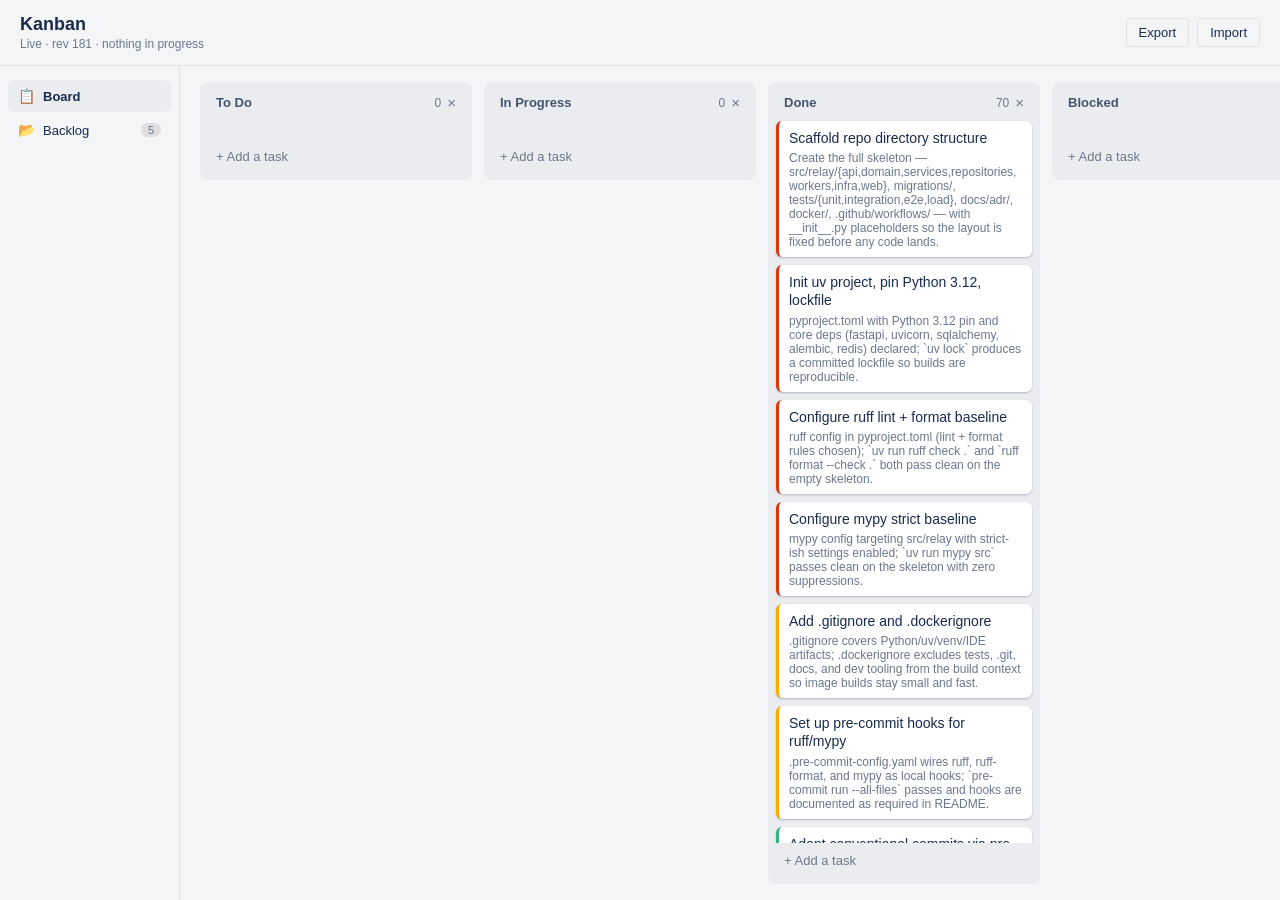
==== kanban-board/index.html @ e6508d14 "test: dedicated Testing scenario #12 coverage (revoked/malformed key, tenant isolation) p1-30 (dupli" ====
<!DOCTYPE html>
<html lang="en">
<head>
<meta charset="UTF-8">
<meta name="viewport" content="width=device-width, initial-scale=1.0">
<title>Kanban</title>
<style>
  :root {
    --bg: #f4f5f7;
    --board-bg: #f4f5f7;
    --col-bg: #ebecf0;
    --col-header: #44546f;
    --card-bg: #ffffff;
    --card-shadow: 0 1px 2px rgba(9, 30, 66, 0.25);
    --card-shadow-hover: 0 4px 10px rgba(9, 30, 66, 0.2);
    --text: #172b4d;
    --text-muted: #6b778c;
    --accent: #0052cc;
    --danger: #de350b;
    --border: #dfe1e6;
    --low: #36b37e;
    --medium: #ffab00;
    --high: #de350b;
  }
  @media (prefers-color-scheme: dark) {
    :root {
      --bg: #1d2125;
      --board-bg: #1d2125;
      --col-bg: #282e33;
      --col-header: #b6c2cf;
      --card-bg: #22272b;
      --card-shadow: 0 1px 2px rgba(0,0,0,0.4);
      --card-shadow-hover: 0 4px 10px rgba(0,0,0,0.45);
      --text: #b6c2cf;
      --text-muted: #8c9bab;
      --accent: #579dff;
      --danger: #f87168;
      --border: #3c4148;
      --low: #4bce97;
      --medium: #f5cd47;
      --high: #f87168;
    }
  }

  * { box-sizing: border-box; }
  html, body { height: 100%; }
  body {
    margin: 0;
    font-family: -apple-system, BlinkMacSystemFont, "Segoe UI", Roboto, Helvetica, Arial, sans-serif;
    background: var(--bg);
    color: var(--text);
    display: flex;
    flex-direction: column;
    height: 100vh;
    overflow: hidden;
  }

  header {
    display: flex;
    align-items: center;
    justify-content: space-between;
    padding: 14px 20px;
    border-bottom: 1px solid var(--border);
    flex-shrink: 0;
  }
  header h1 {
    font-size: 18px;
    margin: 0;
    font-weight: 600;
  }
  header .sub {
    font-size: 12px;
    color: var(--text-muted);
    margin-top: 2px;
  }
  .header-actions { display: flex; gap: 8px; }

  button {
    font-family: inherit;
    cursor: pointer;
  }
  .btn {
    background: transparent;
    border: 1px solid var(--border);
    color: var(--text);
    padding: 6px 12px;
    border-radius: 4px;
    font-size: 13px;
  }
  .btn:hover { background: var(--col-bg); }
  .btn-primary {
    background: var(--accent);
    border-color: var(--accent);
    color: #fff;
  }
  .btn-primary:hover { filter: brightness(1.08); }

  .app-body {
    flex: 1;
    display: flex;
    min-height: 0;
  }

  .sidebar {
    width: 180px;
    flex-shrink: 0;
    border-right: 1px solid var(--border);
    padding: 14px 8px;
  }
  .nav-item {
    display: flex;
    align-items: center;
    gap: 8px;
    width: 100%;
    text-align: left;
    padding: 8px 10px;
    border-radius: 6px;
    background: none;
    border: none;
    color: var(--text);
    font-size: 13px;
    margin-bottom: 2px;
  }
  .nav-item:hover { background: var(--col-bg); }
  .nav-item.active { background: var(--col-bg); font-weight: 600; }
  .nav-icon { font-size: 14px; }
  .nav-badge {
    margin-left: auto;
    font-size: 11px;
    color: var(--text-muted);
    background: rgba(120,120,120,0.18);
    padding: 1px 7px;
    border-radius: 10px;
  }

  .content {
    flex: 1;
    min-width: 0;
    display: flex;
    flex-direction: column;
  }

  #board-view {
    display: flex;
    gap: 12px;
    padding: 16px 20px;
    overflow-x: auto;
    overflow-y: hidden;
    align-items: flex-start;
    flex: 1;
    background: var(--board-bg);
  }
  #board-view.hidden { display: none; }

  #backlog-view {
    flex: 1;
    overflow-y: auto;
    padding: 20px;
  }
  #backlog-view.hidden { display: none; }
  .backlog-header h2 { margin: 0 0 2px; font-size: 16px; }
  .backlog-header .sub { font-size: 12px; color: var(--text-muted); margin-bottom: 14px; }
  .backlog-list { max-width: 640px; }
  .backlog-empty { color: var(--text-muted); font-size: 13px; padding: 10px 0 20px; }

  .column {
    background: var(--col-bg);
    border-radius: 8px;
    width: 272px;
    min-width: 272px;
    display: flex;
    flex-direction: column;
    max-height: 100%;
  }

  .column-header {
    display: flex;
    align-items: center;
    justify-content: space-between;
    padding: 10px 10px 6px 12px;
  }
  .column-title {
    font-size: 13px;
    font-weight: 600;
    color: var(--col-header);
    background: transparent;
    border: none;
    outline: none;
    width: 100%;
    padding: 2px 4px;
    border-radius: 3px;
  }
  .column-title:hover, .column-title:focus { background: rgba(9,30,66,0.06); }
  .count {
    font-size: 12px;
    color: var(--text-muted);
    margin-left: 6px;
  }
  .col-delete {
    background: none;
    border: none;
    color: var(--text-muted);
    font-size: 15px;
    padding: 2px 6px;
    border-radius: 3px;
  }
  .col-delete:hover { background: rgba(9,30,66,0.08); color: var(--danger); }

  .task-list {
    flex: 1;
    overflow-y: auto;
    padding: 2px 8px;
    min-height: 20px;
  }

  .card {
    background: var(--card-bg);
    border-radius: 6px;
    box-shadow: var(--card-shadow);
    padding: 8px 10px;
    margin-bottom: 8px;
    cursor: grab;
    position: relative;
    border-left: 3px solid transparent;
  }
  .card:hover { box-shadow: var(--card-shadow-hover); }
  .card.dragging { opacity: 0.4; }
  .card.priority-low { border-left-color: var(--low); }
  .card.priority-medium { border-left-color: var(--medium); }
  .card.priority-high { border-left-color: var(--high); }

  .card-title {
    font-size: 14px;
    line-height: 1.3;
    white-space: pre-wrap;
    word-break: break-word;
  }
  .card-desc {
    font-size: 12px;
    color: var(--text-muted);
    margin-top: 4px;
    white-space: pre-wrap;
    word-break: break-word;
  }
  .card-remove {
    position: absolute;
    top: 4px;
    right: 4px;
    display: none;
    background: none;
    border: none;
    color: var(--text-muted);
    font-size: 14px;
    padding: 2px 5px;
    border-radius: 3px;
  }
  .card:hover .card-remove { display: block; }
  .card-remove:hover { background: rgba(9,30,66,0.08); color: var(--danger); }

  .backlog-card { padding-right: 26px; }
  .backlog-actions {
    display: flex;
    justify-content: flex-end;
    margin-top: 8px;
  }
  .to-todo-btn {
    font-size: 12px;
    padding: 4px 10px;
    border-radius: 4px;
    background: var(--accent);
    color: #fff;
    border: none;
  }
  .to-todo-btn:hover { filter: brightness(1.08); }

  .drop-placeholder {
    height: 44px;
    border: 2px dashed var(--accent);
    border-radius: 6px;
    margin-bottom: 8px;
    opacity: 0.5;
  }

  .add-task-btn {
    display: block;
    width: calc(100% - 16px);
    margin: 4px 8px 10px;
    text-align: left;
    background: none;
    border: none;
    color: var(--text-muted);
    font-size: 13px;
    padding: 6px 8px;
    border-radius: 4px;
  }
  .add-task-btn:hover { background: rgba(9,30,66,0.08); color: var(--text); }
  #backlog-add-btn { width: auto; margin: 0 0 14px; padding: 6px 10px; border: 1px dashed var(--border); }

  .add-form {
    margin: 4px 8px 10px;
    background: var(--card-bg);
    border-radius: 6px;
    padding: 8px;
    box-shadow: var(--card-shadow);
  }
  #backlog-view .add-form { margin: 0 0 14px; max-width: 640px; }
  .add-form textarea, .add-form input[type="text"] {
    width: 100%;
    border: 1px solid var(--border);
    border-radius: 4px;
    background: var(--bg);
    color: var(--text);
    font-family: inherit;
    font-size: 13px;
    padding: 6px 8px;
    resize: vertical;
    margin-bottom: 6px;
  }
  .add-form select {
    font-family: inherit;
    font-size: 12px;
    padding: 4px 6px;
    border-radius: 4px;
    border: 1px solid var(--border);
    background: var(--bg);
    color: var(--text);
    margin-bottom: 8px;
  }
  .add-form .row { display: flex; gap: 8px; align-items: center; }
  .form-actions { display: flex; gap: 8px; }

  .new-column {
    width: 272px;
    min-width: 272px;
  }
  .new-column-btn {
    width: 100%;
    background: rgba(255,255,255,0.08);
    border: 1px dashed var(--border);
    color: var(--text-muted);
    padding: 10px;
    border-radius: 8px;
    font-size: 13px;
    text-align: left;
  }
  .new-column-btn:hover { background: var(--col-bg); color: var(--text); }

  #import-input { display: none; }
  .live-badge {
    font-size: 11px;
    color: var(--text-muted);
    margin-top: 2px;
  }
</style>
</head>
<body>

<script type="application/json" id="board-seed">
{"rev":181,"columns":["col-todo","col-doing","col-done","col-blocked"],"columnData":{"col-todo":{"title":"To Do","taskIds":[]},"col-doing":{"title":"In Progress","taskIds":[]},"col-done":{"title":"Done","taskIds":["task-p0-01","task-p0-02","task-p0-03","task-p0-04","task-p0-06","task-p0-05","task-p0-39","task-p0-07","task-p0-08","task-p0-09","task-p0-10","task-p0-11","task-p0-12","task-p0-13","task-p0-14","task-p0-15","task-p0-16","task-p0-17","task-p0-18","task-p0-19","task-p0-20","task-p0-21","task-p0-22","task-p0-23","task-p0-24","task-p0-25","task-p0-26","task-p0-27","task-p0-28","task-p0-29","task-p0-30","task-p0-40","task-p0-41","task-p0-32","task-p0-36","task-p0-37","task-p0-31","task-p0-33","task-p0-34","task-p0-35","task-p0-38","task-p1-01","task-p1-02","task-p1-03","task-p1-04","task-p1-05","task-p1-06","task-p1-07","task-p1-08","task-p1-09","task-p1-10","task-p1-11","task-p1-12","task-p1-13","task-p1-14","task-p1-15","task-p1-16","task-p1-17","task-p1-18","task-p1-19","task-p1-20","task-p1-21","task-p1-22","task-p1-23","task-p1-24","task-p1-27","task-p1-28","task-p1-30","task-p1-31","task-p1-32"]},"col-blocked":{"title":"Blocked","taskIds":[]}},"tasks":{"task-p0-01":{"id":"task-p0-01","title":"Scaffold repo directory structure","description":"Create the full skeleton \u2014 src/relay/{api,domain,services,repositories,workers,infra,web}, migrations/, tests/{unit,integration,e2e,load}, docs/adr/, docker/, .github/workflows/ \u2014 with __init__.py placeholders so the layout is fixed before any code lands.","priority":"high","createdAt":1},"task-p0-02":{"id":"task-p0-02","title":"Init uv project, pin Python 3.12, lockfile","description":"pyproject.toml with Python 3.12 pin and core deps (fastapi, uvicorn, sqlalchemy, alembic, redis) declared; `uv lock` produces a committed lockfile so builds are reproducible.","priority":"high","createdAt":2},"task-p0-03":{"id":"task-p0-03","title":"Configure ruff lint + format baseline","description":"ruff config in pyproject.toml (lint + format rules chosen); `uv run ruff check .` and `ruff format --check .` both pass clean on the empty skeleton.","priority":"high","createdAt":3},"task-p0-04":{"id":"task-p0-04","title":"Configure mypy strict baseline","description":"mypy config targeting src/relay with strict-ish settings enabled; `uv run mypy src` passes clean on the skeleton with zero suppressions.","priority":"high","createdAt":4},"task-p0-05":{"id":"task-p0-05","title":"Set up pre-commit hooks for ruff/mypy","description":".pre-commit-config.yaml wires ruff, ruff-format, and mypy as local hooks; `pre-commit run --all-files` passes and hooks are documented as required in README.","priority":"medium","createdAt":5},"task-p0-06":{"id":"task-p0-06","title":"Add .gitignore and .dockerignore","description":".gitignore covers Python/uv/venv/IDE artifacts; .dockerignore excludes tests, .git, docs, and dev tooling from the build context so image builds stay small and fast.","priority":"medium","createdAt":6},"task-p0-07":{"id":"task-p0-07","title":"Bootstrap FastAPI app entrypoint","description":"src/relay/api exposes an ASGI app factory (create_app), runnable via uvicorn locally with an empty router \u2014 no business endpoints yet, just a booting app.","priority":"high","createdAt":7},"task-p0-08":{"id":"task-p0-08","title":"Add pydantic-settings config module","description":"src/relay/infra config module loads all runtime settings (DB URL, Redis URL, ports, log level) from env vars via pydantic-settings, with a typed Settings object injected into the app.","priority":"medium","createdAt":8},"task-p0-09":{"id":"task-p0-09","title":"Write .env.example with all variables documented","description":"Every env var consumed by Settings is listed with a comment explaining purpose and a safe example value; no real secrets present; referenced from README.","priority":"medium","createdAt":9},"task-p0-10":{"id":"task-p0-10","title":"Configure pytest + FastAPI TestClient fixtures","description":"pytest config plus conftest.py providing an app/TestClient fixture, so tests/unit and tests/integration can both import and exercise the app.","priority":"medium","createdAt":10},"task-p0-11":{"id":"task-p0-11","title":"Implement /healthz liveness endpoint","description":"GET /healthz returns 200 with no dependency checks (process-alive only); unit test asserts 200 and expected payload shape.","priority":"medium","createdAt":11},"task-p0-12":{"id":"task-p0-12","title":"Add SQLAlchemy async engine/session setup","description":"src/relay/infra defines an async engine/session factory built from Settings' DB URL, with a FastAPI dependency for a request-scoped session \u2014 no models yet.","priority":"medium","createdAt":12},"task-p0-13":{"id":"task-p0-13","title":"Wire Alembic migrations (env.py, initial revision)","description":"alembic init under migrations/, env.py reads DB URL from Settings (not hardcoded), and an initial empty revision runs `alembic upgrade head` successfully against local Postgres.","priority":"high","createdAt":13},"task-p0-14":{"id":"task-p0-14","title":"Provision test DB via Alembic, not create_all","description":"Integration test fixture spins up/points at a test database and applies schema exclusively via `alembic upgrade head`; confirm zero calls to Base.metadata.create_all anywhere in the repo.","priority":"high","createdAt":14},"task-p0-15":{"id":"task-p0-15","title":"Add Redis client wiring in infra layer","description":"src/relay/infra defines a Redis client/connection factory built from Settings' Redis URL, exposed as a FastAPI dependency \u2014 no stream logic yet, just connectivity.","priority":"medium","createdAt":15},"task-p0-16":{"id":"task-p0-16","title":"Implement /readyz checking Postgres + Redis","description":"GET /readyz performs a real query against Postgres and a real ping against Redis, returning 200 only if both succeed and 503 with a per-dependency breakdown otherwise; tests cover both healthy and simulated-failure cases.","priority":"medium","createdAt":16},"task-p0-17":{"id":"task-p0-17","title":"Write multi-stage Dockerfile (builder + runtime)","description":"Builder stage installs deps via uv into a venv/wheel; runtime stage is slim, copies only the built artifact, and dependency layers are ordered so code changes don't invalidate the dep cache.","priority":"high","createdAt":17},"task-p0-18":{"id":"task-p0-18","title":"Harden Dockerfile: non-root, read-only, pinned digest","description":"Runtime stage runs as a non-root user, sets a read-only root filesystem (with explicit writable tmpfs where needed), pins the base image by digest, and adds a HEALTHCHECK hitting /healthz.","priority":"medium","createdAt":18},"task-p0-19":{"id":"task-p0-19","title":"Build image locally, record size in README","description":"`docker build` succeeds, final image size is captured and added to README alongside the build command, giving a baseline to track regressions against.","priority":"low","createdAt":19},"task-p0-20":{"id":"task-p0-20","title":"Write docker-compose.yml (api, postgres, redis)","description":"Compose file brings up api + postgres + redis with named volumes for Postgres data, env vars sourced from .env, and api depends_on healthy postgres/redis.","priority":"high","createdAt":20},"task-p0-21":{"id":"task-p0-21","title":"Add Caddy service to compose for local proxying","description":"Caddy service added to compose with a local Caddyfile reverse-proxying to the api container over plain HTTP for local dev (no TLS requirement yet).","priority":"medium","createdAt":21},"task-p0-22":{"id":"task-p0-22","title":"Verify local stack boots, /readyz goes green","description":"`docker compose up` brings the full stack up from a clean state and curl against /readyz through Caddy returns 200, confirming api, Postgres, and Redis are correctly wired end to end.","priority":"high","createdAt":22},"task-p0-23":{"id":"task-p0-23","title":"Write Makefile for common dev commands","description":"Makefile exposes targets for lint, typecheck, test, up/down, migrate, and build so all dev workflows are one command; referenced from README as the canonical entrypoint.","priority":"medium","createdAt":23},"task-p0-24":{"id":"task-p0-24","title":"CI job: ruff + mypy on every PR","description":"GitHub Actions workflow triggered on PR runs ruff check, ruff format --check, and mypy src, failing the check on any violation.","priority":"high","createdAt":24},"task-p0-25":{"id":"task-p0-25","title":"CI job: pytest unit + integration suite","description":"CI job spins up Postgres/Redis service containers and runs pytest tests/unit tests/integration, failing the PR check on any test failure.","priority":"medium","createdAt":25},"task-p0-26":{"id":"task-p0-26","title":"CI job: Alembic upgrade/downgrade round-trip","description":"CI job runs alembic upgrade head, downgrade -1, upgrade head against a scratch Postgres service container on every PR, catching irreversible or broken migrations before merge.","priority":"high","createdAt":26},"task-p0-27":{"id":"task-p0-27","title":"CI job: import-linter architecture contracts","description":"import-linter config encodes the intended layering (api \u2192 services \u2192 domain/repositories \u2192 infra, no reverse imports) and runs as a required CI job.","priority":"medium","createdAt":27},"task-p0-28":{"id":"task-p0-28","title":"CI job: pip-audit dependency scan","description":"pip-audit runs against the locked dependency set on every PR and fails on high-severity known vulnerabilities.","priority":"medium","createdAt":28},"task-p0-29":{"id":"task-p0-29","title":"CI job: validate Docker image build","description":"CI job runs docker build on every PR (no push) to catch Dockerfile breakage before merge, independent of the GHCR publish step.","priority":"medium","createdAt":29},"task-p0-30":{"id":"task-p0-30","title":"Add pull request template","description":".github/PULL_REQUEST_TEMPLATE.md prompts for change summary, testing performed, and migration/rollback notes so every PR carries consistent context.","priority":"low","createdAt":30},"task-p0-31":{"id":"task-p0-31","title":"Enable branch protection requiring CI checks","description":"main branch protection configured to require lint/typecheck, test, migration round-trip, import-linter, pip-audit, and docker-build checks to pass plus at least one review before merge.\n\nBLOCKED: Needs a live GitHub repo (this repo isn't pushed anywhere yet) plus admin access to configure branch protection rules.","priority":"medium","createdAt":31},"task-p0-32":{"id":"task-p0-32","title":"CI: build + push image to GHCR on main","description":"On merge to main, a workflow builds the production image and pushes it to GHCR tagged with the commit SHA (and latest), reusing the Dockerfile validated in CI.","priority":"high","createdAt":32},"task-p0-33":{"id":"task-p0-33","title":"Provision VPS: Docker, firewall, DNS record","description":"Target VPS has Docker + Compose installed, firewall allows only 22/80/443, and the project domain's A record points at the VPS IP.\n\nBLOCKED: Needs an actual VPS (provider, IP/SSH access) and a registered domain name from the user; nothing to provision against yet.","priority":"high","createdAt":33},"task-p0-34":{"id":"task-p0-34","title":"Add GitHub Actions deploy secrets (SSH)","description":"Deploy SSH private key, host, and user stored as GitHub Actions repo secrets; a minimal test workflow confirms SSH connectivity from Actions to the VPS.\n\nBLOCKED: Needs a live GitHub repo to hold Actions secrets, plus the VPS SSH key from p0-33.","priority":"medium","createdAt":34},"task-p0-35":{"id":"task-p0-35","title":"Configure production Caddy for real domain TLS","description":"Production Caddyfile on the VPS reverse-proxies the real domain to the api container and lets Caddy provision/renew TLS automatically via ACME; verified with a manual docker compose up on the VPS.\n\nBLOCKED: Needs the real domain name (for the Caddyfile) and the live VPS from p0-33.","priority":"high","createdAt":35},"task-p0-36":{"id":"task-p0-36","title":"Add tag-triggered deploy workflow (SSH + migrate)","description":"Pushing a version tag triggers a workflow that SSHes into the VPS, pulls the SHA-tagged image from GHCR, runs alembic upgrade head against production, then docker compose up -d.","priority":"high","createdAt":36},"task-p0-37":{"id":"task-p0-37","title":"Add health-gated deploy swap with auto-rollback","description":"Deploy workflow polls /readyz after compose up; on success the swap is complete, on failure it aborts and leaves the previous container running untouched, with the workflow reporting failure clearly.","priority":"high","createdAt":37},"task-p0-38":{"id":"task-p0-38","title":"Ship first production deploy (day-5 milestone)","description":"Tag a release, run the full pipeline end to end, and confirm https://<domain>/readyz returns 200 over real TLS with no manual intervention \u2014 the \"skeleton in production\" milestone.\n\nBLOCKED: Needs everything above (repo, VPS, DNS, secrets) to actually be live before a first deploy can run.","priority":"high","createdAt":38},"task-p0-39":{"id":"task-p0-39","title":"Adopt conventional commits via pre-commit hook","description":"A commit-msg hook (e.g. commitlint or a pre-commit hook) enforces conventional commit format locally, matching the convention documented in README/CONTRIBUTING.","priority":"low","createdAt":39},"task-p0-40":{"id":"task-p0-40","title":"Write first ADR: Phase 0 stack + deploy decisions","description":"docs/adr/0001-phase-0-skeleton.md records the key choices (uv, Alembic-only migrations, Caddy for TLS, health-gated deploy) and the alternatives rejected, in the project's ADR format.","priority":"low","createdAt":40},"task-p0-41":{"id":"task-p0-41","title":"Finalize README: setup, env vars, image size","description":"README covers local setup (Makefile targets), full env var reference (linking .env.example), final Docker image size, and a one-paragraph architecture overview of the running stack.","priority":"low","createdAt":41},"task-p1-01":{"id":"task-p1-01","title":"Scaffold Phase 1 domain/services/repositories modules","description":"Add empty domain/services/repositories submodules for tenants, api_keys, endpoints, and events with docstrings pinning the api \u2192 services \u2192 repositories \u2192 infra layering (domain imports nothing) before any Phase 1 code lands.","priority":"high","createdAt":1},"task-p1-02":{"id":"task-p1-02","title":"Alembic migration: create tenants table","description":"Autogenerate and hand-review a migration creating the tenants table (id, name, created_at, deleted_at) with `alembic upgrade head` verified locally against Postgres.","priority":"high","createdAt":2},"task-p1-03":{"id":"task-p1-03","title":"Alembic migration: create api_keys table","description":"Autogenerate and hand-review a migration creating the api_keys table (tenant_id FK, key_hash, key_prefix, scopes, revoked_at, created_at) with an index on key_prefix for fast lookup without a full-table scan.","priority":"high","createdAt":3},"task-p1-04":{"id":"task-p1-04","title":"Alembic migration: create endpoints table","description":"Autogenerate and hand-review a migration creating the endpoints table (tenant_id FK, url, secret, subscribed_event_types, status, breaker_state, opened_at) per the plan's data model, hand-reviewed before merge.","priority":"high","createdAt":4},"task-p1-05":{"id":"task-p1-05","title":"Alembic migration: create events table with idempotency constraint","description":"Autogenerate and hand-review a migration creating the events table (tenant_id FK, type, payload JSONB, idempotency_key, created_at) with a `UNIQUE(tenant_id, idempotency_key)` constraint enforced at the DB level.","priority":"high","createdAt":5},"task-p1-06":{"id":"task-p1-06","title":"Define Phase 1 domain entities","description":"Define pure domain entities for Tenant, ApiKey, Endpoint, and Event as dataclasses/value objects with zero I/O and zero framework imports, expressing business rules (e.g. an ApiKey knows how to check its own scopes) independent of persistence or wire format.","priority":"high","createdAt":6},"task-p1-07":{"id":"task-p1-07","title":"Define Phase 1 ORM models","description":"Define SQLAlchemy 2.0 mapped classes for Tenant, ApiKey, Endpoint, and Event matching the Phase 1 migrations, kept in the repositories layer and never imported by the domain or api layers.","priority":"high","createdAt":7},"task-p1-08":{"id":"task-p1-08","title":"Define Phase 1 Pydantic wire schemas","description":"Define Pydantic request/response schemas for tenant, api-key, endpoint, and event payloads (create/update/read variants) in the api layer, mapped to/from domain entities at the boundary and never passed into services directly.","priority":"high","createdAt":8},"task-p1-09":{"id":"task-p1-09","title":"Implement TenantRepository and ApiKeyRepository","description":"Implement TenantRepository and ApiKeyRepository over the async SQLAlchemy session, exposing create/get/list/revoke operations that return domain entities (never ORM objects) and support prefix-based API key lookup.","priority":"high","createdAt":9},"task-p1-10":{"id":"task-p1-10","title":"Implement EndpointRepository with keyset pagination","description":"Implement EndpointRepository with create/get/update/delete/list operations returning domain entities, where list() accepts a cursor and limit and orders by a stable key for keyset pagination.","priority":"medium","createdAt":10},"task-p1-11":{"id":"task-p1-11","title":"Implement EventRepository with idempotency conflict detection","description":"Implement EventRepository with an insert operation that catches the `UNIQUE(tenant_id, idempotency_key)` DB violation and surfaces it as a typed domain conflict for the service layer to handle, rather than leaking a raw DB exception.","priority":"high","createdAt":11},"task-p1-12":{"id":"task-p1-12","title":"Implement unit-of-work for transaction boundaries","description":"Implement a unit-of-work context manager wrapping the async SQLAlchemy session and repositories, giving each service use case a single commit/rollback boundary instead of ad hoc session handling scattered across services.","priority":"high","createdAt":12},"task-p1-13":{"id":"task-p1-13","title":"Implement API key hashing, prefix, and verification","description":"Implement API key generation, salted hashing over the secret portion, prefix extraction, and constant-time verification as pure domain/infra logic, unit-tested against known vectors including tampered and truncated keys.","priority":"high","createdAt":13},"task-p1-14":{"id":"task-p1-14","title":"Implement API key issuance, rotation, and revocation service","description":"Implement an ApiKeyService use case for issuing a new key for a tenant, rotating a key (revoke + issue atomically via the unit-of-work), and revoking a key, returning the plaintext key exactly once at issuance time only.","priority":"medium","createdAt":14},"task-p1-15":{"id":"task-p1-15","title":"Implement auth dependency: key validation, scopes, tenant isolation","description":"Implement a FastAPI dependency that extracts the API key from the request header, verifies its hash and revocation status, loads the owning tenant, enforces required scopes, and scopes all downstream queries to that tenant \u2014 rejecting missing/malformed/revoked keys with 401 before any handler code runs.","priority":"high","createdAt":15},"task-p1-16":{"id":"task-p1-16","title":"Implement EndpointService use cases","description":"Implement an EndpointService with register/list/update/delete use cases (validating URL format and subscribed event types) operating purely on domain entities via the unit-of-work, with no FastAPI or SQLAlchemy imports.","priority":"medium","createdAt":16},"task-p1-17":{"id":"task-p1-17","title":"Implement /v1/endpoints CRUD router","description":"Implement the /v1/endpoints router (POST/GET/PATCH/DELETE) delegating entirely to EndpointService with no DB session or ORM import in the router module, converting between Pydantic schemas and domain entities at the boundary.","priority":"medium","createdAt":17},"task-p1-18":{"id":"task-p1-18","title":"Implement cursor pagination utility","description":"Implement an opaque, encoded cursor pagination helper (encode/decode keyset cursors) shared across list endpoints, replacing OFFSET-based paging, with unit tests covering forward paging and an invalid-cursor error case.","priority":"medium","createdAt":18},"task-p1-19":{"id":"task-p1-19","title":"Wire cursor pagination into GET /v1/endpoints","description":"Wire the cursor pagination helper into GET /v1/endpoints, returning `next_cursor`/`has_more` in the response envelope, covered by a test asserting stable ordering and no skipped/duplicated rows across pages.","priority":"medium","createdAt":19},"task-p1-20":{"id":"task-p1-20","title":"Implement EventIngestService idempotency-key handling","description":"Implement an EventIngestService use case that, given a tenant, event payload, and `Idempotency-Key`, returns the existing event unchanged if the key was seen before with an identical body, and raises a typed conflict if the key was seen before with a differing body.","priority":"high","createdAt":20},"task-p1-21":{"id":"task-p1-21","title":"Implement POST /v1/events ingest router","description":"Implement POST /v1/events delegating to EventIngestService, returning `202 Accepted` with a `Location` header pointing at the created event, and translating the idempotency conflict into the shared problem+json error envelope.","priority":"high","createdAt":21},"task-p1-22":{"id":"task-p1-22","title":"Implement RFC 9457 exception hierarchy and central handler","description":"Implement the internal exception hierarchy and a central FastAPI exception handler mapping all raised exceptions to RFC 9457 `application/problem+json` responses with `type`, `title`, `status`, `detail`, `instance`, and `trace_id` fields, never leaking a stack trace across the wire.","priority":"high","createdAt":22},"task-p1-23":{"id":"task-p1-23","title":"Normalize Pydantic 422s into the problem+json envelope","description":"Override FastAPI's default RequestValidationError handling so Pydantic 422s are normalized into the same problem+json envelope used by the rest of the API, with field-level errors under `detail` and no framework-default error shape leaking through.","priority":"medium","createdAt":23},"task-p1-24":{"id":"task-p1-24","title":"Add trace_id middleware for requests and errors","description":"Add middleware that generates (or propagates an inbound) trace/correlation ID per request, attaches it to structured logs for that request, and includes it in every problem+json error response so a user can quote it back.","priority":"medium","createdAt":24},"task-p1-27":{"id":"task-p1-27","title":"Extend import-linter contract for Phase 1 modules","description":"Extend the import-linter contract to cover the new tenants/api_keys/endpoints/events modules across api/services/domain/repositories, and verify a deliberately forbidden import (repositories importing from domain) fails the contract.","priority":"medium","createdAt":27},"task-p1-28":{"id":"task-p1-28","title":"Add testcontainers Postgres fixture for integration suite","description":"Add a testcontainers-managed real Postgres fixture for tests/integration (container-scoped, schema applied via `alembic upgrade head`, transactional rollback per test), reusing the Phase 0 Redis client wiring with no stream logic, and confirm no SQLite or mocked DB appears anywhere in the suite.","priority":"high","createdAt":28},"task-p1-32":{"id":"task-p1-32","title":"Integration test: revoked/malformed key and tenant isolation","description":"Add integration tests proving a revoked or malformed API key is rejected with `401`, and that a valid key belonging to tenant A cannot read or modify tenant B's endpoints or events, covering Testing scenario #12 against real Postgres.","priority":"high","createdAt":32},"task-p1-30":{"id":"task-p1-30","title":"Integration test: idempotency key dedup","description":"Add an integration test proving a duplicate POST /v1/events with the same `Idempotency-Key` and identical body returns the original event with no second row inserted, covering Testing scenario #5 against real Postgres.","priority":"high","createdAt":30},"task-p1-31":{"id":"task-p1-31","title":"Integration test: 409 on differing body for reused key","description":"Add an integration test proving POST /v1/events with a reused `Idempotency-Key` but a differing body returns `409` via the problem+json envelope, covering Testing scenario #6 against real Postgres.","priority":"high","createdAt":31}},"backlog":[{"id":"backlog-p1-25","title":"Add OpenAPI examples and auth scheme docs","description":"Add request/response examples and a documented API-key auth security scheme to every Phase 1 v1 endpoint's OpenAPI metadata, including the full set of problem+json error response shapes per endpoint.","priority":"medium","createdAt":25},{"id":"backlog-p1-26","title":"CI job: OpenAPI spec drift check","description":"Add a CI step that generates the OpenAPI spec from the running app, diffs it against a committed spec file under docs/, and fails the build on drift, with a Makefile target to regenerate the committed spec locally.","priority":"medium","createdAt":26},{"id":"backlog-p1-29","title":"Add polyfactory factories for Phase 1 entities","description":"Add polyfactory factories for Tenant, ApiKey, Endpoint, and Event domain entities so integration tests can generate realistic test data without hand-rolled fixtures.","priority":"medium","createdAt":29},{"id":"backlog-p1-33","title":"Write ADR: Phase 1 API and domain decisions","description":"Write docs/adr/0002-phase-1-api-domain.md capturing the Phase 1 decisions (three-model-set layering, idempotency-key conflict semantics, cursor vs offset pagination, API key hashing scheme) with alternatives considered and the tradeoff accepted for each.","priority":"low","createdAt":33},{"id":"backlog-p1-34","title":"Update docs/failure-modes.md with Phase 1 rows","description":"Add Phase 1 rows to docs/failure-modes.md (duplicate idempotency key, differing-body idempotency conflict, revoked/malformed API key, cross-tenant access attempt), each naming the expected behavior and the test that proves it.","priority":"low","createdAt":34}]}
</script>

<header>
  <div>
    <h1>Kanban</h1>
    <div class="sub" id="sync-status">Saved automatically in this browser</div>
  </div>
  <div class="header-actions">
    <button class="btn" id="export-btn">Export</button>
    <button class="btn" id="import-btn">Import</button>
    <input type="file" id="import-input" accept="application/json">
  </div>
</header>

<div class="app-body">
  <nav class="sidebar">
    <button class="nav-item" data-view="board"><span class="nav-icon">&#128203;</span> Board</button>
    <button class="nav-item" data-view="backlog"><span class="nav-icon">&#128194;</span> Backlog <span class="nav-badge" id="backlog-count">0</span></button>
  </nav>
  <div class="content">
    <div id="board-view"></div>
    <div id="backlog-view" class="hidden"></div>
  </div>
</div>

<script>
(function () {
  const STORAGE_KEY = "kanban-board-v1";

  const defaultState = () => ({
    rev: 0,
    columns: ["col-todo", "col-doing", "col-done"],
    columnData: {
      "col-todo": { title: "To Do", taskIds: [] },
      "col-doing": { title: "In Progress", taskIds: [] },
      "col-done": { title: "Done", taskIds: [] }
    },
    tasks: {},
    backlog: []
  });

  function readSeedState() {
    try {
      const el = document.getElementById("board-seed");
      if (!el) return null;
      const parsed = JSON.parse(el.textContent);
      if (!parsed.columns || !parsed.columnData || !parsed.tasks) return null;
      if (!Array.isArray(parsed.backlog)) parsed.backlog = [];
      if (typeof parsed.rev !== "number") parsed.rev = 0;
      return parsed;
    } catch (e) {
      return null;
    }
  }

  // The seed block above is regenerated by kanban-board/board_cli.py every time
  // ticket status changes. Its `rev` always wins over localStorage so a plain
  // page refresh always reflects the latest real status, even in a browser tab
  // that already had older board state saved locally.
  function loadState() {
    const seed = readSeedState();
    let stored = null;
    try {
      const raw = localStorage.getItem(STORAGE_KEY);
      if (raw) {
        const parsed = JSON.parse(raw);
        if (parsed.columns && parsed.columnData && parsed.tasks) {
          if (!Array.isArray(parsed.backlog)) parsed.backlog = [];
          if (typeof parsed.rev !== "number") parsed.rev = 0;
          stored = parsed;
        }
      }
    } catch (e) {
      stored = null;
    }

    if (seed && (!stored || seed.rev > stored.rev)) return seed;
    if (stored) return stored;
    if (seed) return seed;
    return defaultState();
  }

  function saveState() {
    localStorage.setItem(STORAGE_KEY, JSON.stringify(state));
  }

  let state = loadState();
  let currentView = "board";
  let idCounter = Date.now();
  function uid(prefix) {
    idCounter += 1;
    return prefix + "-" + idCounter.toString(36);
  }

  const boardView = document.getElementById("board-view");
  const backlogView = document.getElementById("backlog-view");

  function renderApp() {
    document.querySelectorAll(".nav-item").forEach(btn => {
      btn.classList.toggle("active", btn.dataset.view === currentView);
    });
    document.getElementById("backlog-count").textContent = state.backlog.length;
    boardView.classList.toggle("hidden", currentView !== "board");
    backlogView.classList.toggle("hidden", currentView !== "backlog");

    const statusEl = document.getElementById("sync-status");
    const doingCol = state.columnData["col-doing"];
    const inProgress = doingCol ? doingCol.taskIds.map(id => state.tasks[id]).filter(Boolean) : [];
    if (inProgress.length) {
      statusEl.textContent = "Live · rev " + (state.rev || 0) + " · in progress: " + inProgress.map(t => t.title).join(", ");
    } else {
      statusEl.textContent = "Live · rev " + (state.rev || 0) + " · nothing in progress";
    }

    if (currentView === "board") renderBoard();
    else renderBacklog();
  }

  document.querySelectorAll(".nav-item").forEach(btn => {
    btn.addEventListener("click", () => {
      currentView = btn.dataset.view;
      renderApp();
    });
  });

  // ---------- Board ----------

  function renderBoard() {
    boardView.innerHTML = "";
    state.columns.forEach(colId => {
      boardView.appendChild(renderColumn(colId));
    });
    boardView.appendChild(renderNewColumnButton());
  }

  function renderColumn(colId) {
    const col = state.columnData[colId];
    const el = document.createElement("div");
    el.className = "column";
    el.dataset.colId = colId;

    const header = document.createElement("div");
    header.className = "column-header";

    const titleWrap = document.createElement("div");
    titleWrap.style.display = "flex";
    titleWrap.style.alignItems = "center";
    titleWrap.style.flex = "1";
    titleWrap.style.minWidth = "0";

    const titleInput = document.createElement("input");
    titleInput.className = "column-title";
    titleInput.value = col.title;
    titleInput.addEventListener("change", () => {
      col.title = titleInput.value.trim() || col.title;
      saveState();
    });
    titleInput.addEventListener("keydown", e => {
      if (e.key === "Enter") titleInput.blur();
    });

    const count = document.createElement("span");
    count.className = "count";
    count.textContent = col.taskIds.length;

    titleWrap.appendChild(titleInput);
    titleWrap.appendChild(count);

    const delBtn = document.createElement("button");
    delBtn.className = "col-delete";
    delBtn.textContent = "×";
    delBtn.title = "Delete column";
    delBtn.addEventListener("click", () => {
      if (col.taskIds.length && !confirm(`Delete "${col.title}" and its ${col.taskIds.length} task(s)?`)) return;
      col.taskIds.forEach(tid => delete state.tasks[tid]);
      state.columns = state.columns.filter(id => id !== colId);
      delete state.columnData[colId];
      saveState();
      renderApp();
    });

    header.appendChild(titleWrap);
    header.appendChild(delBtn);

    const list = document.createElement("div");
    list.className = "task-list";
    list.dataset.colId = colId;

    col.taskIds.forEach(taskId => {
      list.appendChild(renderCard(taskId, colId));
    });

    setupDropZone(list, colId);

    const addBtn = document.createElement("button");
    addBtn.className = "add-task-btn";
    addBtn.textContent = "+ Add a task";
    addBtn.addEventListener("click", () => showAddTaskForm(el, list, colId, addBtn));

    el.appendChild(header);
    el.appendChild(list);
    el.appendChild(addBtn);
    return el;
  }

  function showAddTaskForm(columnEl, list, colId, addBtn) {
    addBtn.style.display = "none";
    const form = buildTaskForm({
      onSave: (data) => {
        const taskId = uid("task");
        state.tasks[taskId] = { id: taskId, createdAt: Date.now(), ...data };
        state.columnData[colId].taskIds.push(taskId);
        saveState();
        renderApp();
      },
      onCancel: () => {
        form.remove();
        addBtn.style.display = "block";
      },
      saveLabel: "Add"
    });
    columnEl.insertBefore(form, addBtn);
    form.querySelector(".f-title").focus();
  }

  function renderCard(taskId, colId) {
    const task = state.tasks[taskId];
    const card = document.createElement("div");
    card.className = "card" + (task.priority ? " priority-" + task.priority : "");
    card.draggable = true;
    card.dataset.taskId = taskId;

    const title = document.createElement("div");
    title.className = "card-title";
    title.textContent = task.title;
    card.appendChild(title);

    if (task.description) {
      const desc = document.createElement("div");
      desc.className = "card-desc";
      desc.textContent = task.description;
      card.appendChild(desc);
    }

    const removeBtn = document.createElement("button");
    removeBtn.className = "card-remove";
    removeBtn.textContent = "×";
    removeBtn.title = "Delete task";
    removeBtn.addEventListener("click", (e) => {
      e.stopPropagation();
      state.columnData[colId].taskIds = state.columnData[colId].taskIds.filter(id => id !== taskId);
      delete state.tasks[taskId];
      saveState();
      renderApp();
    });
    card.appendChild(removeBtn);

    card.addEventListener("click", (e) => {
      if (e.target === removeBtn) return;
      editCard(card, taskId, colId);
    });

    card.addEventListener("dragstart", () => {
      card.classList.add("dragging");
      dragged = { taskId, fromCol: colId };
    });
    card.addEventListener("dragend", () => {
      card.classList.remove("dragging");
      dragged = null;
      renderApp();
    });

    return card;
  }

  function editCard(card, taskId, colId) {
    const task = state.tasks[taskId];
    card.innerHTML = "";
    card.style.cursor = "default";
    card.draggable = false;
    const form = buildTaskForm({
      initial: task,
      onSave: (data) => {
        Object.assign(task, data);
        saveState();
        renderApp();
      },
      onCancel: () => renderApp(),
      saveLabel: "Save"
    });
    form.style.margin = "0";
    form.style.boxShadow = "none";
    form.style.padding = "0";
    card.appendChild(form);
  }

  let dragged = null;

  function setupDropZone(list, colId) {
    list.addEventListener("dragover", (e) => {
      e.preventDefault();
      const afterEl = getDragAfterElement(list, e.clientY);
      clearPlaceholders();
      const placeholder = document.createElement("div");
      placeholder.className = "drop-placeholder";
      if (afterEl) list.insertBefore(placeholder, afterEl);
      else list.appendChild(placeholder);
    });

    list.addEventListener("dragleave", (e) => {
      if (!list.contains(e.relatedTarget)) clearPlaceholders();
    });

    list.addEventListener("drop", (e) => {
      e.preventDefault();
      if (!dragged) return;
      const { taskId, fromCol } = dragged;
      const afterEl = getDragAfterElement(list, e.clientY);
      const toCol = colId;

      state.columnData[fromCol].taskIds = state.columnData[fromCol].taskIds.filter(id => id !== taskId);

      const targetIds = state.columnData[toCol].taskIds;
      if (afterEl) {
        const afterId = afterEl.dataset.taskId;
        const idx = targetIds.indexOf(afterId);
        targetIds.splice(idx, 0, taskId);
      } else {
        targetIds.push(taskId);
      }

      clearPlaceholders();
      saveState();
      renderApp();
    });
  }

  function clearPlaceholders() {
    document.querySelectorAll(".drop-placeholder").forEach(p => p.remove());
  }

  function getDragAfterElement(list, y) {
    const cards = [...list.querySelectorAll(".card:not(.dragging)")];
    let closest = { offset: -Infinity, element: null };
    for (const child of cards) {
      const box = child.getBoundingClientRect();
      const offset = y - box.top - box.height / 2;
      if (offset < 0 && offset > closest.offset) {
        closest = { offset, element: child };
      }
    }
    return closest.element;
  }

  function renderNewColumnButton() {
    const wrap = document.createElement("div");
    wrap.className = "new-column";
    const btn = document.createElement("button");
    btn.className = "new-column-btn";
    btn.textContent = "+ Add column";
    btn.addEventListener("click", () => {
      const title = prompt("Column name:");
      if (!title || !title.trim()) return;
      const colId = uid("col");
      state.columns.push(colId);
      state.columnData[colId] = { title: title.trim(), taskIds: [] };
      saveState();
      renderApp();
    });
    wrap.appendChild(btn);
    return wrap;
  }

  // ---------- Shared task/backlog form builder ----------

  function buildTaskForm({ initial, onSave, onCancel, saveLabel }) {
    const form = document.createElement("div");
    form.className = "add-form";
    form.innerHTML = `
      <input type="text" placeholder="Title" class="f-title">
      <textarea placeholder="Description (optional)" rows="2" class="f-desc"></textarea>
      <div class="row">
        <select class="f-priority">
          <option value="">No priority</option>
          <option value="low">Low</option>
          <option value="medium">Medium</option>
          <option value="high">High</option>
        </select>
      </div>
      <div class="form-actions">
        <button class="btn btn-primary f-save">${saveLabel}</button>
        <button class="btn f-cancel">Cancel</button>
      </div>
    `;
    const titleField = form.querySelector(".f-title");
    const descField = form.querySelector(".f-desc");
    const priorityField = form.querySelector(".f-priority");

    if (initial) {
      titleField.value = initial.title || "";
      descField.value = initial.description || "";
      priorityField.value = initial.priority || "";
    }

    function save() {
      const title = titleField.value.trim();
      if (!title) { onCancel(); return; }
      onSave({
        title,
        description: descField.value.trim(),
        priority: priorityField.value
      });
    }

    form.querySelector(".f-save").addEventListener("click", (e) => { e.stopPropagation(); save(); });
    form.querySelector(".f-cancel").addEventListener("click", (e) => { e.stopPropagation(); onCancel(); });
    form.addEventListener("click", (e) => e.stopPropagation());
    titleField.addEventListener("keydown", e => {
      if (e.key === "Enter") { e.preventDefault(); save(); }
      if (e.key === "Escape") onCancel();
    });

    return form;
  }

  // ---------- Backlog ----------

  function renderBacklog() {
    backlogView.innerHTML = "";

    const header = document.createElement("div");
    header.className = "backlog-header";
    header.innerHTML = `<h2>Backlog</h2><div class="sub">Ordered by priority — drag to reorder. Push items to the board when you're ready to work on them.</div>`;
    backlogView.appendChild(header);

    const addBtn = document.createElement("button");
    addBtn.className = "add-task-btn";
    addBtn.id = "backlog-add-btn";
    addBtn.textContent = "+ Add to backlog";
    addBtn.addEventListener("click", () => showAddBacklogForm(addBtn));
    backlogView.appendChild(addBtn);

    const list = document.createElement("div");
    list.className = "backlog-list";
    list.id = "backlog-list";

    if (state.backlog.length === 0) {
      const empty = document.createElement("div");
      empty.className = "backlog-empty";
      empty.textContent = "Nothing here yet. Brain-dump ideas above — you don't need to fully define them until you're ready to work on them.";
      list.appendChild(empty);
    } else {
      state.backlog.forEach(item => list.appendChild(renderBacklogCard(item)));
    }

    setupBacklogDropZone(list);
    backlogView.appendChild(list);
  }

  function showAddBacklogForm(addBtn) {
    addBtn.style.display = "none";
    const form = buildTaskForm({
      onSave: (data) => {
        const id = uid("backlog");
        state.backlog.push({ id, createdAt: Date.now(), ...data });
        saveState();
        renderApp();
      },
      onCancel: () => {
        form.remove();
        addBtn.style.display = "block";
      },
      saveLabel: "Add"
    });
    backlogView.insertBefore(form, addBtn.nextSibling);
    form.querySelector(".f-title").focus();
  }

  function renderBacklogCard(item) {
    const card = document.createElement("div");
    card.className = "card backlog-card" + (item.priority ? " priority-" + item.priority : "");
    card.draggable = true;
    card.dataset.backlogId = item.id;

    const title = document.createElement("div");
    title.className = "card-title";
    title.textContent = item.title;
    card.appendChild(title);

    if (item.description) {
      const desc = document.createElement("div");
      desc.className = "card-desc";
      desc.textContent = item.description;
      card.appendChild(desc);
    }

    const removeBtn = document.createElement("button");
    removeBtn.className = "card-remove";
    removeBtn.textContent = "×";
    removeBtn.title = "Delete";
    removeBtn.addEventListener("click", (e) => {
      e.stopPropagation();
      state.backlog = state.backlog.filter(b => b.id !== item.id);
      saveState();
      renderApp();
    });
    card.appendChild(removeBtn);

    const actions = document.createElement("div");
    actions.className = "backlog-actions";
    const toTodoBtn = document.createElement("button");
    toTodoBtn.className = "to-todo-btn";
    toTodoBtn.textContent = "Add to " + (state.columnData[state.columns[0]] ? state.columnData[state.columns[0]].title : "board") + " →";
    toTodoBtn.addEventListener("click", (e) => {
      e.stopPropagation();
      moveBacklogItemToBoard(item.id);
    });
    actions.appendChild(toTodoBtn);
    card.appendChild(actions);

    card.addEventListener("click", (e) => {
      if (e.target === removeBtn || e.target === toTodoBtn) return;
      editBacklogCard(card, item);
    });

    card.addEventListener("dragstart", () => {
      card.classList.add("dragging");
      draggedBacklogId = item.id;
    });
    card.addEventListener("dragend", () => {
      card.classList.remove("dragging");
      draggedBacklogId = null;
      renderApp();
    });

    return card;
  }

  function editBacklogCard(card, item) {
    card.innerHTML = "";
    card.style.cursor = "default";
    card.draggable = false;
    const form = buildTaskForm({
      initial: item,
      onSave: (data) => {
        Object.assign(item, data);
        saveState();
        renderApp();
      },
      onCancel: () => renderApp(),
      saveLabel: "Save"
    });
    form.style.margin = "0";
    form.style.boxShadow = "none";
    form.style.padding = "0";
    card.appendChild(form);
  }

  function moveBacklogItemToBoard(backlogId, colId) {
    const idx = state.backlog.findIndex(b => b.id === backlogId);
    if (idx === -1) return;
    const item = state.backlog[idx];
    const targetCol = colId || state.columns[0];
    if (!targetCol) { alert("Add a column to the board first."); return; }

    const taskId = uid("task");
    state.tasks[taskId] = {
      id: taskId,
      title: item.title,
      description: item.description,
      priority: item.priority,
      createdAt: Date.now()
    };
    state.columnData[targetCol].taskIds.push(taskId);
    state.backlog.splice(idx, 1);
    saveState();
    renderApp();
  }

  let draggedBacklogId = null;

  function setupBacklogDropZone(list) {
    list.addEventListener("dragover", (e) => {
      e.preventDefault();
      const afterEl = getDragAfterElementGeneric(list, e.clientY, ".backlog-card:not(.dragging)");
      clearPlaceholders();
      const placeholder = document.createElement("div");
      placeholder.className = "drop-placeholder";
      if (afterEl) list.insertBefore(placeholder, afterEl);
      else list.appendChild(placeholder);
    });

    list.addEventListener("dragleave", (e) => {
      if (!list.contains(e.relatedTarget)) clearPlaceholders();
    });

    list.addEventListener("drop", (e) => {
      e.preventDefault();
      clearPlaceholders();
      if (!draggedBacklogId) return;
      const afterEl = getDragAfterElementGeneric(list, e.clientY, ".backlog-card:not(.dragging)");
      const fromIdx = state.backlog.findIndex(b => b.id === draggedBacklogId);
      if (fromIdx === -1) return;
      const [item] = state.backlog.splice(fromIdx, 1);

      if (afterEl) {
        const afterId = afterEl.dataset.backlogId;
        const idx = state.backlog.findIndex(b => b.id === afterId);
        state.backlog.splice(idx, 0, item);
      } else {
        state.backlog.push(item);
      }

      saveState();
      renderApp();
    });
  }

  function getDragAfterElementGeneric(list, y, selector) {
    const els = [...list.querySelectorAll(selector)];
    let closest = { offset: -Infinity, element: null };
    for (const child of els) {
      const box = child.getBoundingClientRect();
      const offset = y - box.top - box.height / 2;
      if (offset < 0 && offset > closest.offset) {
        closest = { offset, element: child };
      }
    }
    return closest.element;
  }

  // ---------- Export / Import ----------

  document.getElementById("export-btn").addEventListener("click", () => {
    const blob = new Blob([JSON.stringify(state, null, 2)], { type: "application/json" });
    const url = URL.createObjectURL(blob);
    const a = document.createElement("a");
    a.href = url;
    a.download = "kanban-backup.json";
    a.click();
    URL.revokeObjectURL(url);
  });

  const importInput = document.getElementById("import-input");
  document.getElementById("import-btn").addEventListener("click", () => importInput.click());
  importInput.addEventListener("change", () => {
    const file = importInput.files[0];
    if (!file) return;
    const reader = new FileReader();
    reader.onload = () => {
      try {
        const parsed = JSON.parse(reader.result);
        if (!parsed.columns || !parsed.columnData || !parsed.tasks) {
          alert("Invalid backup file.");
          return;
        }
        if (!Array.isArray(parsed.backlog)) parsed.backlog = [];
        state = parsed;
        saveState();
        renderApp();
      } catch (e) {
        alert("Could not read that file.");
      }
    };
    reader.readAsText(file);
    importInput.value = "";
  });

  renderApp();
})();
</script>

</body>
</html>
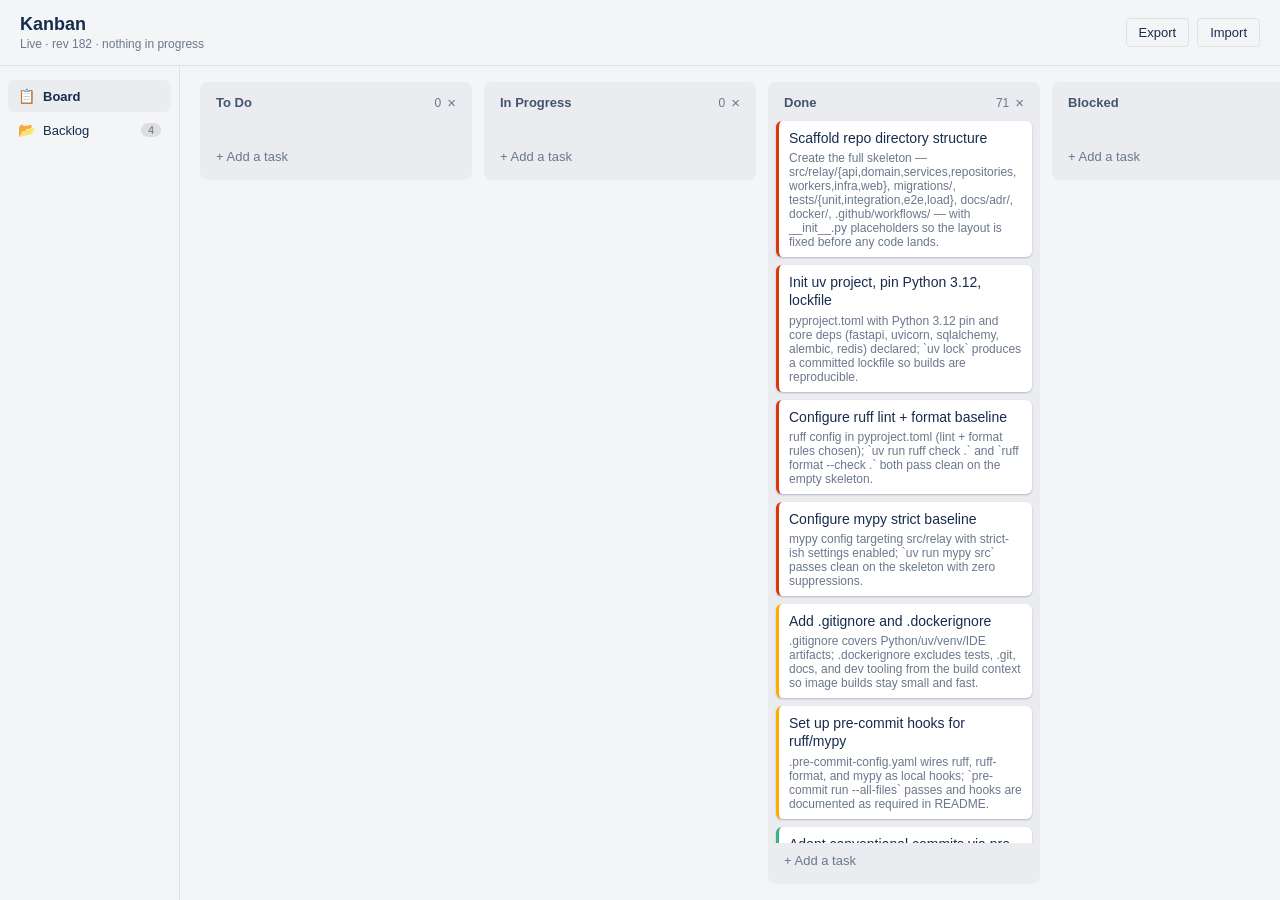
==== commit 5491f662: "test: add polyfactory factories for Phase 1 domain entities TenantFactory/ApiKeyFactory/EndpointFact" ====
--- a/kanban-board/index.html
+++ b/kanban-board/index.html
@@ -356,7 +356,7 @@
 <body>
 
 <script type="application/json" id="board-seed">
-{"rev":181,"columns":["col-todo","col-doing","col-done","col-blocked"],"columnData":{"col-todo":{"title":"To Do","taskIds":[]},"col-doing":{"title":"In Progress","taskIds":[]},"col-done":{"title":"Done","taskIds":["task-p0-01","task-p0-02","task-p0-03","task-p0-04","task-p0-06","task-p0-05","task-p0-39","task-p0-07","task-p0-08","task-p0-09","task-p0-10","task-p0-11","task-p0-12","task-p0-13","task-p0-14","task-p0-15","task-p0-16","task-p0-17","task-p0-18","task-p0-19","task-p0-20","task-p0-21","task-p0-22","task-p0-23","task-p0-24","task-p0-25","task-p0-26","task-p0-27","task-p0-28","task-p0-29","task-p0-30","task-p0-40","task-p0-41","task-p0-32","task-p0-36","task-p0-37","task-p0-31","task-p0-33","task-p0-34","task-p0-35","task-p0-38","task-p1-01","task-p1-02","task-p1-03","task-p1-04","task-p1-05","task-p1-06","task-p1-07","task-p1-08","task-p1-09","task-p1-10","task-p1-11","task-p1-12","task-p1-13","task-p1-14","task-p1-15","task-p1-16","task-p1-17","task-p1-18","task-p1-19","task-p1-20","task-p1-21","task-p1-22","task-p1-23","task-p1-24","task-p1-27","task-p1-28","task-p1-30","task-p1-31","task-p1-32"]},"col-blocked":{"title":"Blocked","taskIds":[]}},"tasks":{"task-p0-01":{"id":"task-p0-01","title":"Scaffold repo directory structure","description":"Create the full skeleton \u2014 src/relay/{api,domain,services,repositories,workers,infra,web}, migrations/, tests/{unit,integration,e2e,load}, docs/adr/, docker/, .github/workflows/ \u2014 with __init__.py placeholders so the layout is fixed before any code lands.","priority":"high","createdAt":1},"task-p0-02":{"id":"task-p0-02","title":"Init uv project, pin Python 3.12, lockfile","description":"pyproject.toml with Python 3.12 pin and core deps (fastapi, uvicorn, sqlalchemy, alembic, redis) declared; `uv lock` produces a committed lockfile so builds are reproducible.","priority":"high","createdAt":2},"task-p0-03":{"id":"task-p0-03","title":"Configure ruff lint + format baseline","description":"ruff config in pyproject.toml (lint + format rules chosen); `uv run ruff check .` and `ruff format --check .` both pass clean on the empty skeleton.","priority":"high","createdAt":3},"task-p0-04":{"id":"task-p0-04","title":"Configure mypy strict baseline","description":"mypy config targeting src/relay with strict-ish settings enabled; `uv run mypy src` passes clean on the skeleton with zero suppressions.","priority":"high","createdAt":4},"task-p0-05":{"id":"task-p0-05","title":"Set up pre-commit hooks for ruff/mypy","description":".pre-commit-config.yaml wires ruff, ruff-format, and mypy as local hooks; `pre-commit run --all-files` passes and hooks are documented as required in README.","priority":"medium","createdAt":5},"task-p0-06":{"id":"task-p0-06","title":"Add .gitignore and .dockerignore","description":".gitignore covers Python/uv/venv/IDE artifacts; .dockerignore excludes tests, .git, docs, and dev tooling from the build context so image builds stay small and fast.","priority":"medium","createdAt":6},"task-p0-07":{"id":"task-p0-07","title":"Bootstrap FastAPI app entrypoint","description":"src/relay/api exposes an ASGI app factory (create_app), runnable via uvicorn locally with an empty router \u2014 no business endpoints yet, just a booting app.","priority":"high","createdAt":7},"task-p0-08":{"id":"task-p0-08","title":"Add pydantic-settings config module","description":"src/relay/infra config module loads all runtime settings (DB URL, Redis URL, ports, log level) from env vars via pydantic-settings, with a typed Settings object injected into the app.","priority":"medium","createdAt":8},"task-p0-09":{"id":"task-p0-09","title":"Write .env.example with all variables documented","description":"Every env var consumed by Settings is listed with a comment explaining purpose and a safe example value; no real secrets present; referenced from README.","priority":"medium","createdAt":9},"task-p0-10":{"id":"task-p0-10","title":"Configure pytest + FastAPI TestClient fixtures","description":"pytest config plus conftest.py providing an app/TestClient fixture, so tests/unit and tests/integration can both import and exercise the app.","priority":"medium","createdAt":10},"task-p0-11":{"id":"task-p0-11","title":"Implement /healthz liveness endpoint","description":"GET /healthz returns 200 with no dependency checks (process-alive only); unit test asserts 200 and expected payload shape.","priority":"medium","createdAt":11},"task-p0-12":{"id":"task-p0-12","title":"Add SQLAlchemy async engine/session setup","description":"src/relay/infra defines an async engine/session factory built from Settings' DB URL, with a FastAPI dependency for a request-scoped session \u2014 no models yet.","priority":"medium","createdAt":12},"task-p0-13":{"id":"task-p0-13","title":"Wire Alembic migrations (env.py, initial revision)","description":"alembic init under migrations/, env.py reads DB URL from Settings (not hardcoded), and an initial empty revision runs `alembic upgrade head` successfully against local Postgres.","priority":"high","createdAt":13},"task-p0-14":{"id":"task-p0-14","title":"Provision test DB via Alembic, not create_all","description":"Integration test fixture spins up/points at a test database and applies schema exclusively via `alembic upgrade head`; confirm zero calls to Base.metadata.create_all anywhere in the repo.","priority":"high","createdAt":14},"task-p0-15":{"id":"task-p0-15","title":"Add Redis client wiring in infra layer","description":"src/relay/infra defines a Redis client/connection factory built from Settings' Redis URL, exposed as a FastAPI dependency \u2014 no stream logic yet, just connectivity.","priority":"medium","createdAt":15},"task-p0-16":{"id":"task-p0-16","title":"Implement /readyz checking Postgres + Redis","description":"GET /readyz performs a real query against Postgres and a real ping against Redis, returning 200 only if both succeed and 503 with a per-dependency breakdown otherwise; tests cover both healthy and simulated-failure cases.","priority":"medium","createdAt":16},"task-p0-17":{"id":"task-p0-17","title":"Write multi-stage Dockerfile (builder + runtime)","description":"Builder stage installs deps via uv into a venv/wheel; runtime stage is slim, copies only the built artifact, and dependency layers are ordered so code changes don't invalidate the dep cache.","priority":"high","createdAt":17},"task-p0-18":{"id":"task-p0-18","title":"Harden Dockerfile: non-root, read-only, pinned digest","description":"Runtime stage runs as a non-root user, sets a read-only root filesystem (with explicit writable tmpfs where needed), pins the base image by digest, and adds a HEALTHCHECK hitting /healthz.","priority":"medium","createdAt":18},"task-p0-19":{"id":"task-p0-19","title":"Build image locally, record size in README","description":"`docker build` succeeds, final image size is captured and added to README alongside the build command, giving a baseline to track regressions against.","priority":"low","createdAt":19},"task-p0-20":{"id":"task-p0-20","title":"Write docker-compose.yml (api, postgres, redis)","description":"Compose file brings up api + postgres + redis with named volumes for Postgres data, env vars sourced from .env, and api depends_on healthy postgres/redis.","priority":"high","createdAt":20},"task-p0-21":{"id":"task-p0-21","title":"Add Caddy service to compose for local proxying","description":"Caddy service added to compose with a local Caddyfile reverse-proxying to the api container over plain HTTP for local dev (no TLS requirement yet).","priority":"medium","createdAt":21},"task-p0-22":{"id":"task-p0-22","title":"Verify local stack boots, /readyz goes green","description":"`docker compose up` brings the full stack up from a clean state and curl against /readyz through Caddy returns 200, confirming api, Postgres, and Redis are correctly wired end to end.","priority":"high","createdAt":22},"task-p0-23":{"id":"task-p0-23","title":"Write Makefile for common dev commands","description":"Makefile exposes targets for lint, typecheck, test, up/down, migrate, and build so all dev workflows are one command; referenced from README as the canonical entrypoint.","priority":"medium","createdAt":23},"task-p0-24":{"id":"task-p0-24","title":"CI job: ruff + mypy on every PR","description":"GitHub Actions workflow triggered on PR runs ruff check, ruff format --check, and mypy src, failing the check on any violation.","priority":"high","createdAt":24},"task-p0-25":{"id":"task-p0-25","title":"CI job: pytest unit + integration suite","description":"CI job spins up Postgres/Redis service containers and runs pytest tests/unit tests/integration, failing the PR check on any test failure.","priority":"medium","createdAt":25},"task-p0-26":{"id":"task-p0-26","title":"CI job: Alembic upgrade/downgrade round-trip","description":"CI job runs alembic upgrade head, downgrade -1, upgrade head against a scratch Postgres service container on every PR, catching irreversible or broken migrations before merge.","priority":"high","createdAt":26},"task-p0-27":{"id":"task-p0-27","title":"CI job: import-linter architecture contracts","description":"import-linter config encodes the intended layering (api \u2192 services \u2192 domain/repositories \u2192 infra, no reverse imports) and runs as a required CI job.","priority":"medium","createdAt":27},"task-p0-28":{"id":"task-p0-28","title":"CI job: pip-audit dependency scan","description":"pip-audit runs against the locked dependency set on every PR and fails on high-severity known vulnerabilities.","priority":"medium","createdAt":28},"task-p0-29":{"id":"task-p0-29","title":"CI job: validate Docker image build","description":"CI job runs docker build on every PR (no push) to catch Dockerfile breakage before merge, independent of the GHCR publish step.","priority":"medium","createdAt":29},"task-p0-30":{"id":"task-p0-30","title":"Add pull request template","description":".github/PULL_REQUEST_TEMPLATE.md prompts for change summary, testing performed, and migration/rollback notes so every PR carries consistent context.","priority":"low","createdAt":30},"task-p0-31":{"id":"task-p0-31","title":"Enable branch protection requiring CI checks","description":"main branch protection configured to require lint/typecheck, test, migration round-trip, import-linter, pip-audit, and docker-build checks to pass plus at least one review before merge.\n\nBLOCKED: Needs a live GitHub repo (this repo isn't pushed anywhere yet) plus admin access to configure branch protection rules.","priority":"medium","createdAt":31},"task-p0-32":{"id":"task-p0-32","title":"CI: build + push image to GHCR on main","description":"On merge to main, a workflow builds the production image and pushes it to GHCR tagged with the commit SHA (and latest), reusing the Dockerfile validated in CI.","priority":"high","createdAt":32},"task-p0-33":{"id":"task-p0-33","title":"Provision VPS: Docker, firewall, DNS record","description":"Target VPS has Docker + Compose installed, firewall allows only 22/80/443, and the project domain's A record points at the VPS IP.\n\nBLOCKED: Needs an actual VPS (provider, IP/SSH access) and a registered domain name from the user; nothing to provision against yet.","priority":"high","createdAt":33},"task-p0-34":{"id":"task-p0-34","title":"Add GitHub Actions deploy secrets (SSH)","description":"Deploy SSH private key, host, and user stored as GitHub Actions repo secrets; a minimal test workflow confirms SSH connectivity from Actions to the VPS.\n\nBLOCKED: Needs a live GitHub repo to hold Actions secrets, plus the VPS SSH key from p0-33.","priority":"medium","createdAt":34},"task-p0-35":{"id":"task-p0-35","title":"Configure production Caddy for real domain TLS","description":"Production Caddyfile on the VPS reverse-proxies the real domain to the api container and lets Caddy provision/renew TLS automatically via ACME; verified with a manual docker compose up on the VPS.\n\nBLOCKED: Needs the real domain name (for the Caddyfile) and the live VPS from p0-33.","priority":"high","createdAt":35},"task-p0-36":{"id":"task-p0-36","title":"Add tag-triggered deploy workflow (SSH + migrate)","description":"Pushing a version tag triggers a workflow that SSHes into the VPS, pulls the SHA-tagged image from GHCR, runs alembic upgrade head against production, then docker compose up -d.","priority":"high","createdAt":36},"task-p0-37":{"id":"task-p0-37","title":"Add health-gated deploy swap with auto-rollback","description":"Deploy workflow polls /readyz after compose up; on success the swap is complete, on failure it aborts and leaves the previous container running untouched, with the workflow reporting failure clearly.","priority":"high","createdAt":37},"task-p0-38":{"id":"task-p0-38","title":"Ship first production deploy (day-5 milestone)","description":"Tag a release, run the full pipeline end to end, and confirm https://<domain>/readyz returns 200 over real TLS with no manual intervention \u2014 the \"skeleton in production\" milestone.\n\nBLOCKED: Needs everything above (repo, VPS, DNS, secrets) to actually be live before a first deploy can run.","priority":"high","createdAt":38},"task-p0-39":{"id":"task-p0-39","title":"Adopt conventional commits via pre-commit hook","description":"A commit-msg hook (e.g. commitlint or a pre-commit hook) enforces conventional commit format locally, matching the convention documented in README/CONTRIBUTING.","priority":"low","createdAt":39},"task-p0-40":{"id":"task-p0-40","title":"Write first ADR: Phase 0 stack + deploy decisions","description":"docs/adr/0001-phase-0-skeleton.md records the key choices (uv, Alembic-only migrations, Caddy for TLS, health-gated deploy) and the alternatives rejected, in the project's ADR format.","priority":"low","createdAt":40},"task-p0-41":{"id":"task-p0-41","title":"Finalize README: setup, env vars, image size","description":"README covers local setup (Makefile targets), full env var reference (linking .env.example), final Docker image size, and a one-paragraph architecture overview of the running stack.","priority":"low","createdAt":41},"task-p1-01":{"id":"task-p1-01","title":"Scaffold Phase 1 domain/services/repositories modules","description":"Add empty domain/services/repositories submodules for tenants, api_keys, endpoints, and events with docstrings pinning the api \u2192 services \u2192 repositories \u2192 infra layering (domain imports nothing) before any Phase 1 code lands.","priority":"high","createdAt":1},"task-p1-02":{"id":"task-p1-02","title":"Alembic migration: create tenants table","description":"Autogenerate and hand-review a migration creating the tenants table (id, name, created_at, deleted_at) with `alembic upgrade head` verified locally against Postgres.","priority":"high","createdAt":2},"task-p1-03":{"id":"task-p1-03","title":"Alembic migration: create api_keys table","description":"Autogenerate and hand-review a migration creating the api_keys table (tenant_id FK, key_hash, key_prefix, scopes, revoked_at, created_at) with an index on key_prefix for fast lookup without a full-table scan.","priority":"high","createdAt":3},"task-p1-04":{"id":"task-p1-04","title":"Alembic migration: create endpoints table","description":"Autogenerate and hand-review a migration creating the endpoints table (tenant_id FK, url, secret, subscribed_event_types, status, breaker_state, opened_at) per the plan's data model, hand-reviewed before merge.","priority":"high","createdAt":4},"task-p1-05":{"id":"task-p1-05","title":"Alembic migration: create events table with idempotency constraint","description":"Autogenerate and hand-review a migration creating the events table (tenant_id FK, type, payload JSONB, idempotency_key, created_at) with a `UNIQUE(tenant_id, idempotency_key)` constraint enforced at the DB level.","priority":"high","createdAt":5},"task-p1-06":{"id":"task-p1-06","title":"Define Phase 1 domain entities","description":"Define pure domain entities for Tenant, ApiKey, Endpoint, and Event as dataclasses/value objects with zero I/O and zero framework imports, expressing business rules (e.g. an ApiKey knows how to check its own scopes) independent of persistence or wire format.","priority":"high","createdAt":6},"task-p1-07":{"id":"task-p1-07","title":"Define Phase 1 ORM models","description":"Define SQLAlchemy 2.0 mapped classes for Tenant, ApiKey, Endpoint, and Event matching the Phase 1 migrations, kept in the repositories layer and never imported by the domain or api layers.","priority":"high","createdAt":7},"task-p1-08":{"id":"task-p1-08","title":"Define Phase 1 Pydantic wire schemas","description":"Define Pydantic request/response schemas for tenant, api-key, endpoint, and event payloads (create/update/read variants) in the api layer, mapped to/from domain entities at the boundary and never passed into services directly.","priority":"high","createdAt":8},"task-p1-09":{"id":"task-p1-09","title":"Implement TenantRepository and ApiKeyRepository","description":"Implement TenantRepository and ApiKeyRepository over the async SQLAlchemy session, exposing create/get/list/revoke operations that return domain entities (never ORM objects) and support prefix-based API key lookup.","priority":"high","createdAt":9},"task-p1-10":{"id":"task-p1-10","title":"Implement EndpointRepository with keyset pagination","description":"Implement EndpointRepository with create/get/update/delete/list operations returning domain entities, where list() accepts a cursor and limit and orders by a stable key for keyset pagination.","priority":"medium","createdAt":10},"task-p1-11":{"id":"task-p1-11","title":"Implement EventRepository with idempotency conflict detection","description":"Implement EventRepository with an insert operation that catches the `UNIQUE(tenant_id, idempotency_key)` DB violation and surfaces it as a typed domain conflict for the service layer to handle, rather than leaking a raw DB exception.","priority":"high","createdAt":11},"task-p1-12":{"id":"task-p1-12","title":"Implement unit-of-work for transaction boundaries","description":"Implement a unit-of-work context manager wrapping the async SQLAlchemy session and repositories, giving each service use case a single commit/rollback boundary instead of ad hoc session handling scattered across services.","priority":"high","createdAt":12},"task-p1-13":{"id":"task-p1-13","title":"Implement API key hashing, prefix, and verification","description":"Implement API key generation, salted hashing over the secret portion, prefix extraction, and constant-time verification as pure domain/infra logic, unit-tested against known vectors including tampered and truncated keys.","priority":"high","createdAt":13},"task-p1-14":{"id":"task-p1-14","title":"Implement API key issuance, rotation, and revocation service","description":"Implement an ApiKeyService use case for issuing a new key for a tenant, rotating a key (revoke + issue atomically via the unit-of-work), and revoking a key, returning the plaintext key exactly once at issuance time only.","priority":"medium","createdAt":14},"task-p1-15":{"id":"task-p1-15","title":"Implement auth dependency: key validation, scopes, tenant isolation","description":"Implement a FastAPI dependency that extracts the API key from the request header, verifies its hash and revocation status, loads the owning tenant, enforces required scopes, and scopes all downstream queries to that tenant \u2014 rejecting missing/malformed/revoked keys with 401 before any handler code runs.","priority":"high","createdAt":15},"task-p1-16":{"id":"task-p1-16","title":"Implement EndpointService use cases","description":"Implement an EndpointService with register/list/update/delete use cases (validating URL format and subscribed event types) operating purely on domain entities via the unit-of-work, with no FastAPI or SQLAlchemy imports.","priority":"medium","createdAt":16},"task-p1-17":{"id":"task-p1-17","title":"Implement /v1/endpoints CRUD router","description":"Implement the /v1/endpoints router (POST/GET/PATCH/DELETE) delegating entirely to EndpointService with no DB session or ORM import in the router module, converting between Pydantic schemas and domain entities at the boundary.","priority":"medium","createdAt":17},"task-p1-18":{"id":"task-p1-18","title":"Implement cursor pagination utility","description":"Implement an opaque, encoded cursor pagination helper (encode/decode keyset cursors) shared across list endpoints, replacing OFFSET-based paging, with unit tests covering forward paging and an invalid-cursor error case.","priority":"medium","createdAt":18},"task-p1-19":{"id":"task-p1-19","title":"Wire cursor pagination into GET /v1/endpoints","description":"Wire the cursor pagination helper into GET /v1/endpoints, returning `next_cursor`/`has_more` in the response envelope, covered by a test asserting stable ordering and no skipped/duplicated rows across pages.","priority":"medium","createdAt":19},"task-p1-20":{"id":"task-p1-20","title":"Implement EventIngestService idempotency-key handling","description":"Implement an EventIngestService use case that, given a tenant, event payload, and `Idempotency-Key`, returns the existing event unchanged if the key was seen before with an identical body, and raises a typed conflict if the key was seen before with a differing body.","priority":"high","createdAt":20},"task-p1-21":{"id":"task-p1-21","title":"Implement POST /v1/events ingest router","description":"Implement POST /v1/events delegating to EventIngestService, returning `202 Accepted` with a `Location` header pointing at the created event, and translating the idempotency conflict into the shared problem+json error envelope.","priority":"high","createdAt":21},"task-p1-22":{"id":"task-p1-22","title":"Implement RFC 9457 exception hierarchy and central handler","description":"Implement the internal exception hierarchy and a central FastAPI exception handler mapping all raised exceptions to RFC 9457 `application/problem+json` responses with `type`, `title`, `status`, `detail`, `instance`, and `trace_id` fields, never leaking a stack trace across the wire.","priority":"high","createdAt":22},"task-p1-23":{"id":"task-p1-23","title":"Normalize Pydantic 422s into the problem+json envelope","description":"Override FastAPI's default RequestValidationError handling so Pydantic 422s are normalized into the same problem+json envelope used by the rest of the API, with field-level errors under `detail` and no framework-default error shape leaking through.","priority":"medium","createdAt":23},"task-p1-24":{"id":"task-p1-24","title":"Add trace_id middleware for requests and errors","description":"Add middleware that generates (or propagates an inbound) trace/correlation ID per request, attaches it to structured logs for that request, and includes it in every problem+json error response so a user can quote it back.","priority":"medium","createdAt":24},"task-p1-27":{"id":"task-p1-27","title":"Extend import-linter contract for Phase 1 modules","description":"Extend the import-linter contract to cover the new tenants/api_keys/endpoints/events modules across api/services/domain/repositories, and verify a deliberately forbidden import (repositories importing from domain) fails the contract.","priority":"medium","createdAt":27},"task-p1-28":{"id":"task-p1-28","title":"Add testcontainers Postgres fixture for integration suite","description":"Add a testcontainers-managed real Postgres fixture for tests/integration (container-scoped, schema applied via `alembic upgrade head`, transactional rollback per test), reusing the Phase 0 Redis client wiring with no stream logic, and confirm no SQLite or mocked DB appears anywhere in the suite.","priority":"high","createdAt":28},"task-p1-32":{"id":"task-p1-32","title":"Integration test: revoked/malformed key and tenant isolation","description":"Add integration tests proving a revoked or malformed API key is rejected with `401`, and that a valid key belonging to tenant A cannot read or modify tenant B's endpoints or events, covering Testing scenario #12 against real Postgres.","priority":"high","createdAt":32},"task-p1-30":{"id":"task-p1-30","title":"Integration test: idempotency key dedup","description":"Add an integration test proving a duplicate POST /v1/events with the same `Idempotency-Key` and identical body returns the original event with no second row inserted, covering Testing scenario #5 against real Postgres.","priority":"high","createdAt":30},"task-p1-31":{"id":"task-p1-31","title":"Integration test: 409 on differing body for reused key","description":"Add an integration test proving POST /v1/events with a reused `Idempotency-Key` but a differing body returns `409` via the problem+json envelope, covering Testing scenario #6 against real Postgres.","priority":"high","createdAt":31}},"backlog":[{"id":"backlog-p1-25","title":"Add OpenAPI examples and auth scheme docs","description":"Add request/response examples and a documented API-key auth security scheme to every Phase 1 v1 endpoint's OpenAPI metadata, including the full set of problem+json error response shapes per endpoint.","priority":"medium","createdAt":25},{"id":"backlog-p1-26","title":"CI job: OpenAPI spec drift check","description":"Add a CI step that generates the OpenAPI spec from the running app, diffs it against a committed spec file under docs/, and fails the build on drift, with a Makefile target to regenerate the committed spec locally.","priority":"medium","createdAt":26},{"id":"backlog-p1-29","title":"Add polyfactory factories for Phase 1 entities","description":"Add polyfactory factories for Tenant, ApiKey, Endpoint, and Event domain entities so integration tests can generate realistic test data without hand-rolled fixtures.","priority":"medium","createdAt":29},{"id":"backlog-p1-33","title":"Write ADR: Phase 1 API and domain decisions","description":"Write docs/adr/0002-phase-1-api-domain.md capturing the Phase 1 decisions (three-model-set layering, idempotency-key conflict semantics, cursor vs offset pagination, API key hashing scheme) with alternatives considered and the tradeoff accepted for each.","priority":"low","createdAt":33},{"id":"backlog-p1-34","title":"Update docs/failure-modes.md with Phase 1 rows","description":"Add Phase 1 rows to docs/failure-modes.md (duplicate idempotency key, differing-body idempotency conflict, revoked/malformed API key, cross-tenant access attempt), each naming the expected behavior and the test that proves it.","priority":"low","createdAt":34}]}
+{"rev":182,"columns":["col-todo","col-doing","col-done","col-blocked"],"columnData":{"col-todo":{"title":"To Do","taskIds":[]},"col-doing":{"title":"In Progress","taskIds":[]},"col-done":{"title":"Done","taskIds":["task-p0-01","task-p0-02","task-p0-03","task-p0-04","task-p0-06","task-p0-05","task-p0-39","task-p0-07","task-p0-08","task-p0-09","task-p0-10","task-p0-11","task-p0-12","task-p0-13","task-p0-14","task-p0-15","task-p0-16","task-p0-17","task-p0-18","task-p0-19","task-p0-20","task-p0-21","task-p0-22","task-p0-23","task-p0-24","task-p0-25","task-p0-26","task-p0-27","task-p0-28","task-p0-29","task-p0-30","task-p0-40","task-p0-41","task-p0-32","task-p0-36","task-p0-37","task-p0-31","task-p0-33","task-p0-34","task-p0-35","task-p0-38","task-p1-01","task-p1-02","task-p1-03","task-p1-04","task-p1-05","task-p1-06","task-p1-07","task-p1-08","task-p1-09","task-p1-10","task-p1-11","task-p1-12","task-p1-13","task-p1-14","task-p1-15","task-p1-16","task-p1-17","task-p1-18","task-p1-19","task-p1-20","task-p1-21","task-p1-22","task-p1-23","task-p1-24","task-p1-27","task-p1-28","task-p1-30","task-p1-31","task-p1-32","task-p1-29"]},"col-blocked":{"title":"Blocked","taskIds":[]}},"tasks":{"task-p0-01":{"id":"task-p0-01","title":"Scaffold repo directory structure","description":"Create the full skeleton \u2014 src/relay/{api,domain,services,repositories,workers,infra,web}, migrations/, tests/{unit,integration,e2e,load}, docs/adr/, docker/, .github/workflows/ \u2014 with __init__.py placeholders so the layout is fixed before any code lands.","priority":"high","createdAt":1},"task-p0-02":{"id":"task-p0-02","title":"Init uv project, pin Python 3.12, lockfile","description":"pyproject.toml with Python 3.12 pin and core deps (fastapi, uvicorn, sqlalchemy, alembic, redis) declared; `uv lock` produces a committed lockfile so builds are reproducible.","priority":"high","createdAt":2},"task-p0-03":{"id":"task-p0-03","title":"Configure ruff lint + format baseline","description":"ruff config in pyproject.toml (lint + format rules chosen); `uv run ruff check .` and `ruff format --check .` both pass clean on the empty skeleton.","priority":"high","createdAt":3},"task-p0-04":{"id":"task-p0-04","title":"Configure mypy strict baseline","description":"mypy config targeting src/relay with strict-ish settings enabled; `uv run mypy src` passes clean on the skeleton with zero suppressions.","priority":"high","createdAt":4},"task-p0-05":{"id":"task-p0-05","title":"Set up pre-commit hooks for ruff/mypy","description":".pre-commit-config.yaml wires ruff, ruff-format, and mypy as local hooks; `pre-commit run --all-files` passes and hooks are documented as required in README.","priority":"medium","createdAt":5},"task-p0-06":{"id":"task-p0-06","title":"Add .gitignore and .dockerignore","description":".gitignore covers Python/uv/venv/IDE artifacts; .dockerignore excludes tests, .git, docs, and dev tooling from the build context so image builds stay small and fast.","priority":"medium","createdAt":6},"task-p0-07":{"id":"task-p0-07","title":"Bootstrap FastAPI app entrypoint","description":"src/relay/api exposes an ASGI app factory (create_app), runnable via uvicorn locally with an empty router \u2014 no business endpoints yet, just a booting app.","priority":"high","createdAt":7},"task-p0-08":{"id":"task-p0-08","title":"Add pydantic-settings config module","description":"src/relay/infra config module loads all runtime settings (DB URL, Redis URL, ports, log level) from env vars via pydantic-settings, with a typed Settings object injected into the app.","priority":"medium","createdAt":8},"task-p0-09":{"id":"task-p0-09","title":"Write .env.example with all variables documented","description":"Every env var consumed by Settings is listed with a comment explaining purpose and a safe example value; no real secrets present; referenced from README.","priority":"medium","createdAt":9},"task-p0-10":{"id":"task-p0-10","title":"Configure pytest + FastAPI TestClient fixtures","description":"pytest config plus conftest.py providing an app/TestClient fixture, so tests/unit and tests/integration can both import and exercise the app.","priority":"medium","createdAt":10},"task-p0-11":{"id":"task-p0-11","title":"Implement /healthz liveness endpoint","description":"GET /healthz returns 200 with no dependency checks (process-alive only); unit test asserts 200 and expected payload shape.","priority":"medium","createdAt":11},"task-p0-12":{"id":"task-p0-12","title":"Add SQLAlchemy async engine/session setup","description":"src/relay/infra defines an async engine/session factory built from Settings' DB URL, with a FastAPI dependency for a request-scoped session \u2014 no models yet.","priority":"medium","createdAt":12},"task-p0-13":{"id":"task-p0-13","title":"Wire Alembic migrations (env.py, initial revision)","description":"alembic init under migrations/, env.py reads DB URL from Settings (not hardcoded), and an initial empty revision runs `alembic upgrade head` successfully against local Postgres.","priority":"high","createdAt":13},"task-p0-14":{"id":"task-p0-14","title":"Provision test DB via Alembic, not create_all","description":"Integration test fixture spins up/points at a test database and applies schema exclusively via `alembic upgrade head`; confirm zero calls to Base.metadata.create_all anywhere in the repo.","priority":"high","createdAt":14},"task-p0-15":{"id":"task-p0-15","title":"Add Redis client wiring in infra layer","description":"src/relay/infra defines a Redis client/connection factory built from Settings' Redis URL, exposed as a FastAPI dependency \u2014 no stream logic yet, just connectivity.","priority":"medium","createdAt":15},"task-p0-16":{"id":"task-p0-16","title":"Implement /readyz checking Postgres + Redis","description":"GET /readyz performs a real query against Postgres and a real ping against Redis, returning 200 only if both succeed and 503 with a per-dependency breakdown otherwise; tests cover both healthy and simulated-failure cases.","priority":"medium","createdAt":16},"task-p0-17":{"id":"task-p0-17","title":"Write multi-stage Dockerfile (builder + runtime)","description":"Builder stage installs deps via uv into a venv/wheel; runtime stage is slim, copies only the built artifact, and dependency layers are ordered so code changes don't invalidate the dep cache.","priority":"high","createdAt":17},"task-p0-18":{"id":"task-p0-18","title":"Harden Dockerfile: non-root, read-only, pinned digest","description":"Runtime stage runs as a non-root user, sets a read-only root filesystem (with explicit writable tmpfs where needed), pins the base image by digest, and adds a HEALTHCHECK hitting /healthz.","priority":"medium","createdAt":18},"task-p0-19":{"id":"task-p0-19","title":"Build image locally, record size in README","description":"`docker build` succeeds, final image size is captured and added to README alongside the build command, giving a baseline to track regressions against.","priority":"low","createdAt":19},"task-p0-20":{"id":"task-p0-20","title":"Write docker-compose.yml (api, postgres, redis)","description":"Compose file brings up api + postgres + redis with named volumes for Postgres data, env vars sourced from .env, and api depends_on healthy postgres/redis.","priority":"high","createdAt":20},"task-p0-21":{"id":"task-p0-21","title":"Add Caddy service to compose for local proxying","description":"Caddy service added to compose with a local Caddyfile reverse-proxying to the api container over plain HTTP for local dev (no TLS requirement yet).","priority":"medium","createdAt":21},"task-p0-22":{"id":"task-p0-22","title":"Verify local stack boots, /readyz goes green","description":"`docker compose up` brings the full stack up from a clean state and curl against /readyz through Caddy returns 200, confirming api, Postgres, and Redis are correctly wired end to end.","priority":"high","createdAt":22},"task-p0-23":{"id":"task-p0-23","title":"Write Makefile for common dev commands","description":"Makefile exposes targets for lint, typecheck, test, up/down, migrate, and build so all dev workflows are one command; referenced from README as the canonical entrypoint.","priority":"medium","createdAt":23},"task-p0-24":{"id":"task-p0-24","title":"CI job: ruff + mypy on every PR","description":"GitHub Actions workflow triggered on PR runs ruff check, ruff format --check, and mypy src, failing the check on any violation.","priority":"high","createdAt":24},"task-p0-25":{"id":"task-p0-25","title":"CI job: pytest unit + integration suite","description":"CI job spins up Postgres/Redis service containers and runs pytest tests/unit tests/integration, failing the PR check on any test failure.","priority":"medium","createdAt":25},"task-p0-26":{"id":"task-p0-26","title":"CI job: Alembic upgrade/downgrade round-trip","description":"CI job runs alembic upgrade head, downgrade -1, upgrade head against a scratch Postgres service container on every PR, catching irreversible or broken migrations before merge.","priority":"high","createdAt":26},"task-p0-27":{"id":"task-p0-27","title":"CI job: import-linter architecture contracts","description":"import-linter config encodes the intended layering (api \u2192 services \u2192 domain/repositories \u2192 infra, no reverse imports) and runs as a required CI job.","priority":"medium","createdAt":27},"task-p0-28":{"id":"task-p0-28","title":"CI job: pip-audit dependency scan","description":"pip-audit runs against the locked dependency set on every PR and fails on high-severity known vulnerabilities.","priority":"medium","createdAt":28},"task-p0-29":{"id":"task-p0-29","title":"CI job: validate Docker image build","description":"CI job runs docker build on every PR (no push) to catch Dockerfile breakage before merge, independent of the GHCR publish step.","priority":"medium","createdAt":29},"task-p0-30":{"id":"task-p0-30","title":"Add pull request template","description":".github/PULL_REQUEST_TEMPLATE.md prompts for change summary, testing performed, and migration/rollback notes so every PR carries consistent context.","priority":"low","createdAt":30},"task-p0-31":{"id":"task-p0-31","title":"Enable branch protection requiring CI checks","description":"main branch protection configured to require lint/typecheck, test, migration round-trip, import-linter, pip-audit, and docker-build checks to pass plus at least one review before merge.\n\nBLOCKED: Needs a live GitHub repo (this repo isn't pushed anywhere yet) plus admin access to configure branch protection rules.","priority":"medium","createdAt":31},"task-p0-32":{"id":"task-p0-32","title":"CI: build + push image to GHCR on main","description":"On merge to main, a workflow builds the production image and pushes it to GHCR tagged with the commit SHA (and latest), reusing the Dockerfile validated in CI.","priority":"high","createdAt":32},"task-p0-33":{"id":"task-p0-33","title":"Provision VPS: Docker, firewall, DNS record","description":"Target VPS has Docker + Compose installed, firewall allows only 22/80/443, and the project domain's A record points at the VPS IP.\n\nBLOCKED: Needs an actual VPS (provider, IP/SSH access) and a registered domain name from the user; nothing to provision against yet.","priority":"high","createdAt":33},"task-p0-34":{"id":"task-p0-34","title":"Add GitHub Actions deploy secrets (SSH)","description":"Deploy SSH private key, host, and user stored as GitHub Actions repo secrets; a minimal test workflow confirms SSH connectivity from Actions to the VPS.\n\nBLOCKED: Needs a live GitHub repo to hold Actions secrets, plus the VPS SSH key from p0-33.","priority":"medium","createdAt":34},"task-p0-35":{"id":"task-p0-35","title":"Configure production Caddy for real domain TLS","description":"Production Caddyfile on the VPS reverse-proxies the real domain to the api container and lets Caddy provision/renew TLS automatically via ACME; verified with a manual docker compose up on the VPS.\n\nBLOCKED: Needs the real domain name (for the Caddyfile) and the live VPS from p0-33.","priority":"high","createdAt":35},"task-p0-36":{"id":"task-p0-36","title":"Add tag-triggered deploy workflow (SSH + migrate)","description":"Pushing a version tag triggers a workflow that SSHes into the VPS, pulls the SHA-tagged image from GHCR, runs alembic upgrade head against production, then docker compose up -d.","priority":"high","createdAt":36},"task-p0-37":{"id":"task-p0-37","title":"Add health-gated deploy swap with auto-rollback","description":"Deploy workflow polls /readyz after compose up; on success the swap is complete, on failure it aborts and leaves the previous container running untouched, with the workflow reporting failure clearly.","priority":"high","createdAt":37},"task-p0-38":{"id":"task-p0-38","title":"Ship first production deploy (day-5 milestone)","description":"Tag a release, run the full pipeline end to end, and confirm https://<domain>/readyz returns 200 over real TLS with no manual intervention \u2014 the \"skeleton in production\" milestone.\n\nBLOCKED: Needs everything above (repo, VPS, DNS, secrets) to actually be live before a first deploy can run.","priority":"high","createdAt":38},"task-p0-39":{"id":"task-p0-39","title":"Adopt conventional commits via pre-commit hook","description":"A commit-msg hook (e.g. commitlint or a pre-commit hook) enforces conventional commit format locally, matching the convention documented in README/CONTRIBUTING.","priority":"low","createdAt":39},"task-p0-40":{"id":"task-p0-40","title":"Write first ADR: Phase 0 stack + deploy decisions","description":"docs/adr/0001-phase-0-skeleton.md records the key choices (uv, Alembic-only migrations, Caddy for TLS, health-gated deploy) and the alternatives rejected, in the project's ADR format.","priority":"low","createdAt":40},"task-p0-41":{"id":"task-p0-41","title":"Finalize README: setup, env vars, image size","description":"README covers local setup (Makefile targets), full env var reference (linking .env.example), final Docker image size, and a one-paragraph architecture overview of the running stack.","priority":"low","createdAt":41},"task-p1-01":{"id":"task-p1-01","title":"Scaffold Phase 1 domain/services/repositories modules","description":"Add empty domain/services/repositories submodules for tenants, api_keys, endpoints, and events with docstrings pinning the api \u2192 services \u2192 repositories \u2192 infra layering (domain imports nothing) before any Phase 1 code lands.","priority":"high","createdAt":1},"task-p1-02":{"id":"task-p1-02","title":"Alembic migration: create tenants table","description":"Autogenerate and hand-review a migration creating the tenants table (id, name, created_at, deleted_at) with `alembic upgrade head` verified locally against Postgres.","priority":"high","createdAt":2},"task-p1-03":{"id":"task-p1-03","title":"Alembic migration: create api_keys table","description":"Autogenerate and hand-review a migration creating the api_keys table (tenant_id FK, key_hash, key_prefix, scopes, revoked_at, created_at) with an index on key_prefix for fast lookup without a full-table scan.","priority":"high","createdAt":3},"task-p1-04":{"id":"task-p1-04","title":"Alembic migration: create endpoints table","description":"Autogenerate and hand-review a migration creating the endpoints table (tenant_id FK, url, secret, subscribed_event_types, status, breaker_state, opened_at) per the plan's data model, hand-reviewed before merge.","priority":"high","createdAt":4},"task-p1-05":{"id":"task-p1-05","title":"Alembic migration: create events table with idempotency constraint","description":"Autogenerate and hand-review a migration creating the events table (tenant_id FK, type, payload JSONB, idempotency_key, created_at) with a `UNIQUE(tenant_id, idempotency_key)` constraint enforced at the DB level.","priority":"high","createdAt":5},"task-p1-06":{"id":"task-p1-06","title":"Define Phase 1 domain entities","description":"Define pure domain entities for Tenant, ApiKey, Endpoint, and Event as dataclasses/value objects with zero I/O and zero framework imports, expressing business rules (e.g. an ApiKey knows how to check its own scopes) independent of persistence or wire format.","priority":"high","createdAt":6},"task-p1-07":{"id":"task-p1-07","title":"Define Phase 1 ORM models","description":"Define SQLAlchemy 2.0 mapped classes for Tenant, ApiKey, Endpoint, and Event matching the Phase 1 migrations, kept in the repositories layer and never imported by the domain or api layers.","priority":"high","createdAt":7},"task-p1-08":{"id":"task-p1-08","title":"Define Phase 1 Pydantic wire schemas","description":"Define Pydantic request/response schemas for tenant, api-key, endpoint, and event payloads (create/update/read variants) in the api layer, mapped to/from domain entities at the boundary and never passed into services directly.","priority":"high","createdAt":8},"task-p1-09":{"id":"task-p1-09","title":"Implement TenantRepository and ApiKeyRepository","description":"Implement TenantRepository and ApiKeyRepository over the async SQLAlchemy session, exposing create/get/list/revoke operations that return domain entities (never ORM objects) and support prefix-based API key lookup.","priority":"high","createdAt":9},"task-p1-10":{"id":"task-p1-10","title":"Implement EndpointRepository with keyset pagination","description":"Implement EndpointRepository with create/get/update/delete/list operations returning domain entities, where list() accepts a cursor and limit and orders by a stable key for keyset pagination.","priority":"medium","createdAt":10},"task-p1-11":{"id":"task-p1-11","title":"Implement EventRepository with idempotency conflict detection","description":"Implement EventRepository with an insert operation that catches the `UNIQUE(tenant_id, idempotency_key)` DB violation and surfaces it as a typed domain conflict for the service layer to handle, rather than leaking a raw DB exception.","priority":"high","createdAt":11},"task-p1-12":{"id":"task-p1-12","title":"Implement unit-of-work for transaction boundaries","description":"Implement a unit-of-work context manager wrapping the async SQLAlchemy session and repositories, giving each service use case a single commit/rollback boundary instead of ad hoc session handling scattered across services.","priority":"high","createdAt":12},"task-p1-13":{"id":"task-p1-13","title":"Implement API key hashing, prefix, and verification","description":"Implement API key generation, salted hashing over the secret portion, prefix extraction, and constant-time verification as pure domain/infra logic, unit-tested against known vectors including tampered and truncated keys.","priority":"high","createdAt":13},"task-p1-14":{"id":"task-p1-14","title":"Implement API key issuance, rotation, and revocation service","description":"Implement an ApiKeyService use case for issuing a new key for a tenant, rotating a key (revoke + issue atomically via the unit-of-work), and revoking a key, returning the plaintext key exactly once at issuance time only.","priority":"medium","createdAt":14},"task-p1-15":{"id":"task-p1-15","title":"Implement auth dependency: key validation, scopes, tenant isolation","description":"Implement a FastAPI dependency that extracts the API key from the request header, verifies its hash and revocation status, loads the owning tenant, enforces required scopes, and scopes all downstream queries to that tenant \u2014 rejecting missing/malformed/revoked keys with 401 before any handler code runs.","priority":"high","createdAt":15},"task-p1-16":{"id":"task-p1-16","title":"Implement EndpointService use cases","description":"Implement an EndpointService with register/list/update/delete use cases (validating URL format and subscribed event types) operating purely on domain entities via the unit-of-work, with no FastAPI or SQLAlchemy imports.","priority":"medium","createdAt":16},"task-p1-17":{"id":"task-p1-17","title":"Implement /v1/endpoints CRUD router","description":"Implement the /v1/endpoints router (POST/GET/PATCH/DELETE) delegating entirely to EndpointService with no DB session or ORM import in the router module, converting between Pydantic schemas and domain entities at the boundary.","priority":"medium","createdAt":17},"task-p1-18":{"id":"task-p1-18","title":"Implement cursor pagination utility","description":"Implement an opaque, encoded cursor pagination helper (encode/decode keyset cursors) shared across list endpoints, replacing OFFSET-based paging, with unit tests covering forward paging and an invalid-cursor error case.","priority":"medium","createdAt":18},"task-p1-19":{"id":"task-p1-19","title":"Wire cursor pagination into GET /v1/endpoints","description":"Wire the cursor pagination helper into GET /v1/endpoints, returning `next_cursor`/`has_more` in the response envelope, covered by a test asserting stable ordering and no skipped/duplicated rows across pages.","priority":"medium","createdAt":19},"task-p1-20":{"id":"task-p1-20","title":"Implement EventIngestService idempotency-key handling","description":"Implement an EventIngestService use case that, given a tenant, event payload, and `Idempotency-Key`, returns the existing event unchanged if the key was seen before with an identical body, and raises a typed conflict if the key was seen before with a differing body.","priority":"high","createdAt":20},"task-p1-21":{"id":"task-p1-21","title":"Implement POST /v1/events ingest router","description":"Implement POST /v1/events delegating to EventIngestService, returning `202 Accepted` with a `Location` header pointing at the created event, and translating the idempotency conflict into the shared problem+json error envelope.","priority":"high","createdAt":21},"task-p1-22":{"id":"task-p1-22","title":"Implement RFC 9457 exception hierarchy and central handler","description":"Implement the internal exception hierarchy and a central FastAPI exception handler mapping all raised exceptions to RFC 9457 `application/problem+json` responses with `type`, `title`, `status`, `detail`, `instance`, and `trace_id` fields, never leaking a stack trace across the wire.","priority":"high","createdAt":22},"task-p1-23":{"id":"task-p1-23","title":"Normalize Pydantic 422s into the problem+json envelope","description":"Override FastAPI's default RequestValidationError handling so Pydantic 422s are normalized into the same problem+json envelope used by the rest of the API, with field-level errors under `detail` and no framework-default error shape leaking through.","priority":"medium","createdAt":23},"task-p1-24":{"id":"task-p1-24","title":"Add trace_id middleware for requests and errors","description":"Add middleware that generates (or propagates an inbound) trace/correlation ID per request, attaches it to structured logs for that request, and includes it in every problem+json error response so a user can quote it back.","priority":"medium","createdAt":24},"task-p1-27":{"id":"task-p1-27","title":"Extend import-linter contract for Phase 1 modules","description":"Extend the import-linter contract to cover the new tenants/api_keys/endpoints/events modules across api/services/domain/repositories, and verify a deliberately forbidden import (repositories importing from domain) fails the contract.","priority":"medium","createdAt":27},"task-p1-28":{"id":"task-p1-28","title":"Add testcontainers Postgres fixture for integration suite","description":"Add a testcontainers-managed real Postgres fixture for tests/integration (container-scoped, schema applied via `alembic upgrade head`, transactional rollback per test), reusing the Phase 0 Redis client wiring with no stream logic, and confirm no SQLite or mocked DB appears anywhere in the suite.","priority":"high","createdAt":28},"task-p1-32":{"id":"task-p1-32","title":"Integration test: revoked/malformed key and tenant isolation","description":"Add integration tests proving a revoked or malformed API key is rejected with `401`, and that a valid key belonging to tenant A cannot read or modify tenant B's endpoints or events, covering Testing scenario #12 against real Postgres.","priority":"high","createdAt":32},"task-p1-30":{"id":"task-p1-30","title":"Integration test: idempotency key dedup","description":"Add an integration test proving a duplicate POST /v1/events with the same `Idempotency-Key` and identical body returns the original event with no second row inserted, covering Testing scenario #5 against real Postgres.","priority":"high","createdAt":30},"task-p1-31":{"id":"task-p1-31","title":"Integration test: 409 on differing body for reused key","description":"Add an integration test proving POST /v1/events with a reused `Idempotency-Key` but a differing body returns `409` via the problem+json envelope, covering Testing scenario #6 against real Postgres.","priority":"high","createdAt":31},"task-p1-29":{"id":"task-p1-29","title":"Add polyfactory factories for Phase 1 entities","description":"Add polyfactory factories for Tenant, ApiKey, Endpoint, and Event domain entities so integration tests can generate realistic test data without hand-rolled fixtures.","priority":"medium","createdAt":29}},"backlog":[{"id":"backlog-p1-25","title":"Add OpenAPI examples and auth scheme docs","description":"Add request/response examples and a documented API-key auth security scheme to every Phase 1 v1 endpoint's OpenAPI metadata, including the full set of problem+json error response shapes per endpoint.","priority":"medium","createdAt":25},{"id":"backlog-p1-26","title":"CI job: OpenAPI spec drift check","description":"Add a CI step that generates the OpenAPI spec from the running app, diffs it against a committed spec file under docs/, and fails the build on drift, with a Makefile target to regenerate the committed spec locally.","priority":"medium","createdAt":26},{"id":"backlog-p1-33","title":"Write ADR: Phase 1 API and domain decisions","description":"Write docs/adr/0002-phase-1-api-domain.md capturing the Phase 1 decisions (three-model-set layering, idempotency-key conflict semantics, cursor vs offset pagination, API key hashing scheme) with alternatives considered and the tradeoff accepted for each.","priority":"low","createdAt":33},{"id":"backlog-p1-34","title":"Update docs/failure-modes.md with Phase 1 rows","description":"Add Phase 1 rows to docs/failure-modes.md (duplicate idempotency key, differing-body idempotency conflict, revoked/malformed API key, cross-tenant access attempt), each naming the expected behavior and the test that proves it.","priority":"low","createdAt":34}]}
 </script>
 
 <header>
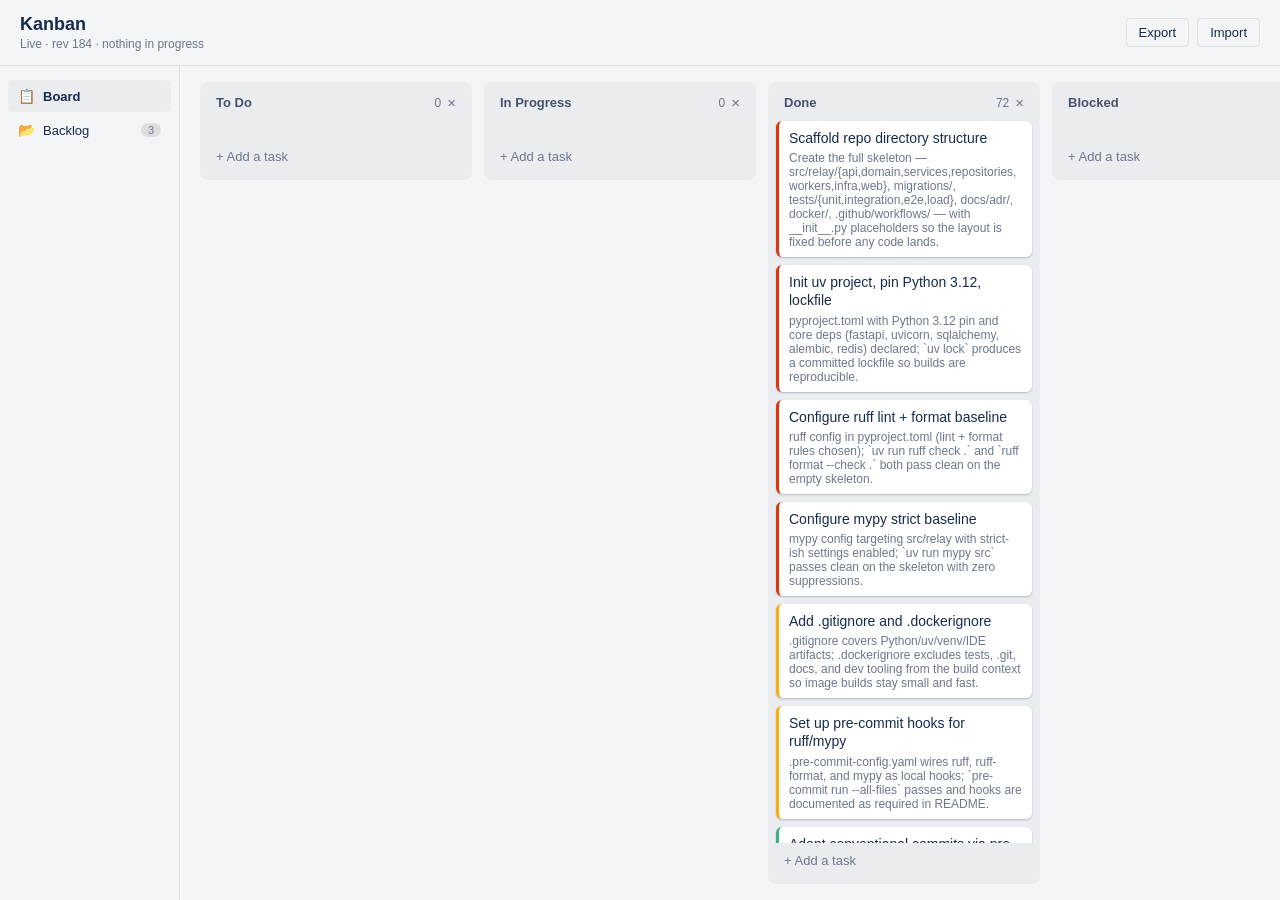
==== commit 6fd1ac84: "feat: add OpenAPI examples and auth scheme docs to every v1 endpoint APIKeyHeader now carries a desc" ====
--- a/kanban-board/index.html
+++ b/kanban-board/index.html
@@ -356,7 +356,7 @@
 <body>
 
 <script type="application/json" id="board-seed">
-{"rev":182,"columns":["col-todo","col-doing","col-done","col-blocked"],"columnData":{"col-todo":{"title":"To Do","taskIds":[]},"col-doing":{"title":"In Progress","taskIds":[]},"col-done":{"title":"Done","taskIds":["task-p0-01","task-p0-02","task-p0-03","task-p0-04","task-p0-06","task-p0-05","task-p0-39","task-p0-07","task-p0-08","task-p0-09","task-p0-10","task-p0-11","task-p0-12","task-p0-13","task-p0-14","task-p0-15","task-p0-16","task-p0-17","task-p0-18","task-p0-19","task-p0-20","task-p0-21","task-p0-22","task-p0-23","task-p0-24","task-p0-25","task-p0-26","task-p0-27","task-p0-28","task-p0-29","task-p0-30","task-p0-40","task-p0-41","task-p0-32","task-p0-36","task-p0-37","task-p0-31","task-p0-33","task-p0-34","task-p0-35","task-p0-38","task-p1-01","task-p1-02","task-p1-03","task-p1-04","task-p1-05","task-p1-06","task-p1-07","task-p1-08","task-p1-09","task-p1-10","task-p1-11","task-p1-12","task-p1-13","task-p1-14","task-p1-15","task-p1-16","task-p1-17","task-p1-18","task-p1-19","task-p1-20","task-p1-21","task-p1-22","task-p1-23","task-p1-24","task-p1-27","task-p1-28","task-p1-30","task-p1-31","task-p1-32","task-p1-29"]},"col-blocked":{"title":"Blocked","taskIds":[]}},"tasks":{"task-p0-01":{"id":"task-p0-01","title":"Scaffold repo directory structure","description":"Create the full skeleton \u2014 src/relay/{api,domain,services,repositories,workers,infra,web}, migrations/, tests/{unit,integration,e2e,load}, docs/adr/, docker/, .github/workflows/ \u2014 with __init__.py placeholders so the layout is fixed before any code lands.","priority":"high","createdAt":1},"task-p0-02":{"id":"task-p0-02","title":"Init uv project, pin Python 3.12, lockfile","description":"pyproject.toml with Python 3.12 pin and core deps (fastapi, uvicorn, sqlalchemy, alembic, redis) declared; `uv lock` produces a committed lockfile so builds are reproducible.","priority":"high","createdAt":2},"task-p0-03":{"id":"task-p0-03","title":"Configure ruff lint + format baseline","description":"ruff config in pyproject.toml (lint + format rules chosen); `uv run ruff check .` and `ruff format --check .` both pass clean on the empty skeleton.","priority":"high","createdAt":3},"task-p0-04":{"id":"task-p0-04","title":"Configure mypy strict baseline","description":"mypy config targeting src/relay with strict-ish settings enabled; `uv run mypy src` passes clean on the skeleton with zero suppressions.","priority":"high","createdAt":4},"task-p0-05":{"id":"task-p0-05","title":"Set up pre-commit hooks for ruff/mypy","description":".pre-commit-config.yaml wires ruff, ruff-format, and mypy as local hooks; `pre-commit run --all-files` passes and hooks are documented as required in README.","priority":"medium","createdAt":5},"task-p0-06":{"id":"task-p0-06","title":"Add .gitignore and .dockerignore","description":".gitignore covers Python/uv/venv/IDE artifacts; .dockerignore excludes tests, .git, docs, and dev tooling from the build context so image builds stay small and fast.","priority":"medium","createdAt":6},"task-p0-07":{"id":"task-p0-07","title":"Bootstrap FastAPI app entrypoint","description":"src/relay/api exposes an ASGI app factory (create_app), runnable via uvicorn locally with an empty router \u2014 no business endpoints yet, just a booting app.","priority":"high","createdAt":7},"task-p0-08":{"id":"task-p0-08","title":"Add pydantic-settings config module","description":"src/relay/infra config module loads all runtime settings (DB URL, Redis URL, ports, log level) from env vars via pydantic-settings, with a typed Settings object injected into the app.","priority":"medium","createdAt":8},"task-p0-09":{"id":"task-p0-09","title":"Write .env.example with all variables documented","description":"Every env var consumed by Settings is listed with a comment explaining purpose and a safe example value; no real secrets present; referenced from README.","priority":"medium","createdAt":9},"task-p0-10":{"id":"task-p0-10","title":"Configure pytest + FastAPI TestClient fixtures","description":"pytest config plus conftest.py providing an app/TestClient fixture, so tests/unit and tests/integration can both import and exercise the app.","priority":"medium","createdAt":10},"task-p0-11":{"id":"task-p0-11","title":"Implement /healthz liveness endpoint","description":"GET /healthz returns 200 with no dependency checks (process-alive only); unit test asserts 200 and expected payload shape.","priority":"medium","createdAt":11},"task-p0-12":{"id":"task-p0-12","title":"Add SQLAlchemy async engine/session setup","description":"src/relay/infra defines an async engine/session factory built from Settings' DB URL, with a FastAPI dependency for a request-scoped session \u2014 no models yet.","priority":"medium","createdAt":12},"task-p0-13":{"id":"task-p0-13","title":"Wire Alembic migrations (env.py, initial revision)","description":"alembic init under migrations/, env.py reads DB URL from Settings (not hardcoded), and an initial empty revision runs `alembic upgrade head` successfully against local Postgres.","priority":"high","createdAt":13},"task-p0-14":{"id":"task-p0-14","title":"Provision test DB via Alembic, not create_all","description":"Integration test fixture spins up/points at a test database and applies schema exclusively via `alembic upgrade head`; confirm zero calls to Base.metadata.create_all anywhere in the repo.","priority":"high","createdAt":14},"task-p0-15":{"id":"task-p0-15","title":"Add Redis client wiring in infra layer","description":"src/relay/infra defines a Redis client/connection factory built from Settings' Redis URL, exposed as a FastAPI dependency \u2014 no stream logic yet, just connectivity.","priority":"medium","createdAt":15},"task-p0-16":{"id":"task-p0-16","title":"Implement /readyz checking Postgres + Redis","description":"GET /readyz performs a real query against Postgres and a real ping against Redis, returning 200 only if both succeed and 503 with a per-dependency breakdown otherwise; tests cover both healthy and simulated-failure cases.","priority":"medium","createdAt":16},"task-p0-17":{"id":"task-p0-17","title":"Write multi-stage Dockerfile (builder + runtime)","description":"Builder stage installs deps via uv into a venv/wheel; runtime stage is slim, copies only the built artifact, and dependency layers are ordered so code changes don't invalidate the dep cache.","priority":"high","createdAt":17},"task-p0-18":{"id":"task-p0-18","title":"Harden Dockerfile: non-root, read-only, pinned digest","description":"Runtime stage runs as a non-root user, sets a read-only root filesystem (with explicit writable tmpfs where needed), pins the base image by digest, and adds a HEALTHCHECK hitting /healthz.","priority":"medium","createdAt":18},"task-p0-19":{"id":"task-p0-19","title":"Build image locally, record size in README","description":"`docker build` succeeds, final image size is captured and added to README alongside the build command, giving a baseline to track regressions against.","priority":"low","createdAt":19},"task-p0-20":{"id":"task-p0-20","title":"Write docker-compose.yml (api, postgres, redis)","description":"Compose file brings up api + postgres + redis with named volumes for Postgres data, env vars sourced from .env, and api depends_on healthy postgres/redis.","priority":"high","createdAt":20},"task-p0-21":{"id":"task-p0-21","title":"Add Caddy service to compose for local proxying","description":"Caddy service added to compose with a local Caddyfile reverse-proxying to the api container over plain HTTP for local dev (no TLS requirement yet).","priority":"medium","createdAt":21},"task-p0-22":{"id":"task-p0-22","title":"Verify local stack boots, /readyz goes green","description":"`docker compose up` brings the full stack up from a clean state and curl against /readyz through Caddy returns 200, confirming api, Postgres, and Redis are correctly wired end to end.","priority":"high","createdAt":22},"task-p0-23":{"id":"task-p0-23","title":"Write Makefile for common dev commands","description":"Makefile exposes targets for lint, typecheck, test, up/down, migrate, and build so all dev workflows are one command; referenced from README as the canonical entrypoint.","priority":"medium","createdAt":23},"task-p0-24":{"id":"task-p0-24","title":"CI job: ruff + mypy on every PR","description":"GitHub Actions workflow triggered on PR runs ruff check, ruff format --check, and mypy src, failing the check on any violation.","priority":"high","createdAt":24},"task-p0-25":{"id":"task-p0-25","title":"CI job: pytest unit + integration suite","description":"CI job spins up Postgres/Redis service containers and runs pytest tests/unit tests/integration, failing the PR check on any test failure.","priority":"medium","createdAt":25},"task-p0-26":{"id":"task-p0-26","title":"CI job: Alembic upgrade/downgrade round-trip","description":"CI job runs alembic upgrade head, downgrade -1, upgrade head against a scratch Postgres service container on every PR, catching irreversible or broken migrations before merge.","priority":"high","createdAt":26},"task-p0-27":{"id":"task-p0-27","title":"CI job: import-linter architecture contracts","description":"import-linter config encodes the intended layering (api \u2192 services \u2192 domain/repositories \u2192 infra, no reverse imports) and runs as a required CI job.","priority":"medium","createdAt":27},"task-p0-28":{"id":"task-p0-28","title":"CI job: pip-audit dependency scan","description":"pip-audit runs against the locked dependency set on every PR and fails on high-severity known vulnerabilities.","priority":"medium","createdAt":28},"task-p0-29":{"id":"task-p0-29","title":"CI job: validate Docker image build","description":"CI job runs docker build on every PR (no push) to catch Dockerfile breakage before merge, independent of the GHCR publish step.","priority":"medium","createdAt":29},"task-p0-30":{"id":"task-p0-30","title":"Add pull request template","description":".github/PULL_REQUEST_TEMPLATE.md prompts for change summary, testing performed, and migration/rollback notes so every PR carries consistent context.","priority":"low","createdAt":30},"task-p0-31":{"id":"task-p0-31","title":"Enable branch protection requiring CI checks","description":"main branch protection configured to require lint/typecheck, test, migration round-trip, import-linter, pip-audit, and docker-build checks to pass plus at least one review before merge.\n\nBLOCKED: Needs a live GitHub repo (this repo isn't pushed anywhere yet) plus admin access to configure branch protection rules.","priority":"medium","createdAt":31},"task-p0-32":{"id":"task-p0-32","title":"CI: build + push image to GHCR on main","description":"On merge to main, a workflow builds the production image and pushes it to GHCR tagged with the commit SHA (and latest), reusing the Dockerfile validated in CI.","priority":"high","createdAt":32},"task-p0-33":{"id":"task-p0-33","title":"Provision VPS: Docker, firewall, DNS record","description":"Target VPS has Docker + Compose installed, firewall allows only 22/80/443, and the project domain's A record points at the VPS IP.\n\nBLOCKED: Needs an actual VPS (provider, IP/SSH access) and a registered domain name from the user; nothing to provision against yet.","priority":"high","createdAt":33},"task-p0-34":{"id":"task-p0-34","title":"Add GitHub Actions deploy secrets (SSH)","description":"Deploy SSH private key, host, and user stored as GitHub Actions repo secrets; a minimal test workflow confirms SSH connectivity from Actions to the VPS.\n\nBLOCKED: Needs a live GitHub repo to hold Actions secrets, plus the VPS SSH key from p0-33.","priority":"medium","createdAt":34},"task-p0-35":{"id":"task-p0-35","title":"Configure production Caddy for real domain TLS","description":"Production Caddyfile on the VPS reverse-proxies the real domain to the api container and lets Caddy provision/renew TLS automatically via ACME; verified with a manual docker compose up on the VPS.\n\nBLOCKED: Needs the real domain name (for the Caddyfile) and the live VPS from p0-33.","priority":"high","createdAt":35},"task-p0-36":{"id":"task-p0-36","title":"Add tag-triggered deploy workflow (SSH + migrate)","description":"Pushing a version tag triggers a workflow that SSHes into the VPS, pulls the SHA-tagged image from GHCR, runs alembic upgrade head against production, then docker compose up -d.","priority":"high","createdAt":36},"task-p0-37":{"id":"task-p0-37","title":"Add health-gated deploy swap with auto-rollback","description":"Deploy workflow polls /readyz after compose up; on success the swap is complete, on failure it aborts and leaves the previous container running untouched, with the workflow reporting failure clearly.","priority":"high","createdAt":37},"task-p0-38":{"id":"task-p0-38","title":"Ship first production deploy (day-5 milestone)","description":"Tag a release, run the full pipeline end to end, and confirm https://<domain>/readyz returns 200 over real TLS with no manual intervention \u2014 the \"skeleton in production\" milestone.\n\nBLOCKED: Needs everything above (repo, VPS, DNS, secrets) to actually be live before a first deploy can run.","priority":"high","createdAt":38},"task-p0-39":{"id":"task-p0-39","title":"Adopt conventional commits via pre-commit hook","description":"A commit-msg hook (e.g. commitlint or a pre-commit hook) enforces conventional commit format locally, matching the convention documented in README/CONTRIBUTING.","priority":"low","createdAt":39},"task-p0-40":{"id":"task-p0-40","title":"Write first ADR: Phase 0 stack + deploy decisions","description":"docs/adr/0001-phase-0-skeleton.md records the key choices (uv, Alembic-only migrations, Caddy for TLS, health-gated deploy) and the alternatives rejected, in the project's ADR format.","priority":"low","createdAt":40},"task-p0-41":{"id":"task-p0-41","title":"Finalize README: setup, env vars, image size","description":"README covers local setup (Makefile targets), full env var reference (linking .env.example), final Docker image size, and a one-paragraph architecture overview of the running stack.","priority":"low","createdAt":41},"task-p1-01":{"id":"task-p1-01","title":"Scaffold Phase 1 domain/services/repositories modules","description":"Add empty domain/services/repositories submodules for tenants, api_keys, endpoints, and events with docstrings pinning the api \u2192 services \u2192 repositories \u2192 infra layering (domain imports nothing) before any Phase 1 code lands.","priority":"high","createdAt":1},"task-p1-02":{"id":"task-p1-02","title":"Alembic migration: create tenants table","description":"Autogenerate and hand-review a migration creating the tenants table (id, name, created_at, deleted_at) with `alembic upgrade head` verified locally against Postgres.","priority":"high","createdAt":2},"task-p1-03":{"id":"task-p1-03","title":"Alembic migration: create api_keys table","description":"Autogenerate and hand-review a migration creating the api_keys table (tenant_id FK, key_hash, key_prefix, scopes, revoked_at, created_at) with an index on key_prefix for fast lookup without a full-table scan.","priority":"high","createdAt":3},"task-p1-04":{"id":"task-p1-04","title":"Alembic migration: create endpoints table","description":"Autogenerate and hand-review a migration creating the endpoints table (tenant_id FK, url, secret, subscribed_event_types, status, breaker_state, opened_at) per the plan's data model, hand-reviewed before merge.","priority":"high","createdAt":4},"task-p1-05":{"id":"task-p1-05","title":"Alembic migration: create events table with idempotency constraint","description":"Autogenerate and hand-review a migration creating the events table (tenant_id FK, type, payload JSONB, idempotency_key, created_at) with a `UNIQUE(tenant_id, idempotency_key)` constraint enforced at the DB level.","priority":"high","createdAt":5},"task-p1-06":{"id":"task-p1-06","title":"Define Phase 1 domain entities","description":"Define pure domain entities for Tenant, ApiKey, Endpoint, and Event as dataclasses/value objects with zero I/O and zero framework imports, expressing business rules (e.g. an ApiKey knows how to check its own scopes) independent of persistence or wire format.","priority":"high","createdAt":6},"task-p1-07":{"id":"task-p1-07","title":"Define Phase 1 ORM models","description":"Define SQLAlchemy 2.0 mapped classes for Tenant, ApiKey, Endpoint, and Event matching the Phase 1 migrations, kept in the repositories layer and never imported by the domain or api layers.","priority":"high","createdAt":7},"task-p1-08":{"id":"task-p1-08","title":"Define Phase 1 Pydantic wire schemas","description":"Define Pydantic request/response schemas for tenant, api-key, endpoint, and event payloads (create/update/read variants) in the api layer, mapped to/from domain entities at the boundary and never passed into services directly.","priority":"high","createdAt":8},"task-p1-09":{"id":"task-p1-09","title":"Implement TenantRepository and ApiKeyRepository","description":"Implement TenantRepository and ApiKeyRepository over the async SQLAlchemy session, exposing create/get/list/revoke operations that return domain entities (never ORM objects) and support prefix-based API key lookup.","priority":"high","createdAt":9},"task-p1-10":{"id":"task-p1-10","title":"Implement EndpointRepository with keyset pagination","description":"Implement EndpointRepository with create/get/update/delete/list operations returning domain entities, where list() accepts a cursor and limit and orders by a stable key for keyset pagination.","priority":"medium","createdAt":10},"task-p1-11":{"id":"task-p1-11","title":"Implement EventRepository with idempotency conflict detection","description":"Implement EventRepository with an insert operation that catches the `UNIQUE(tenant_id, idempotency_key)` DB violation and surfaces it as a typed domain conflict for the service layer to handle, rather than leaking a raw DB exception.","priority":"high","createdAt":11},"task-p1-12":{"id":"task-p1-12","title":"Implement unit-of-work for transaction boundaries","description":"Implement a unit-of-work context manager wrapping the async SQLAlchemy session and repositories, giving each service use case a single commit/rollback boundary instead of ad hoc session handling scattered across services.","priority":"high","createdAt":12},"task-p1-13":{"id":"task-p1-13","title":"Implement API key hashing, prefix, and verification","description":"Implement API key generation, salted hashing over the secret portion, prefix extraction, and constant-time verification as pure domain/infra logic, unit-tested against known vectors including tampered and truncated keys.","priority":"high","createdAt":13},"task-p1-14":{"id":"task-p1-14","title":"Implement API key issuance, rotation, and revocation service","description":"Implement an ApiKeyService use case for issuing a new key for a tenant, rotating a key (revoke + issue atomically via the unit-of-work), and revoking a key, returning the plaintext key exactly once at issuance time only.","priority":"medium","createdAt":14},"task-p1-15":{"id":"task-p1-15","title":"Implement auth dependency: key validation, scopes, tenant isolation","description":"Implement a FastAPI dependency that extracts the API key from the request header, verifies its hash and revocation status, loads the owning tenant, enforces required scopes, and scopes all downstream queries to that tenant \u2014 rejecting missing/malformed/revoked keys with 401 before any handler code runs.","priority":"high","createdAt":15},"task-p1-16":{"id":"task-p1-16","title":"Implement EndpointService use cases","description":"Implement an EndpointService with register/list/update/delete use cases (validating URL format and subscribed event types) operating purely on domain entities via the unit-of-work, with no FastAPI or SQLAlchemy imports.","priority":"medium","createdAt":16},"task-p1-17":{"id":"task-p1-17","title":"Implement /v1/endpoints CRUD router","description":"Implement the /v1/endpoints router (POST/GET/PATCH/DELETE) delegating entirely to EndpointService with no DB session or ORM import in the router module, converting between Pydantic schemas and domain entities at the boundary.","priority":"medium","createdAt":17},"task-p1-18":{"id":"task-p1-18","title":"Implement cursor pagination utility","description":"Implement an opaque, encoded cursor pagination helper (encode/decode keyset cursors) shared across list endpoints, replacing OFFSET-based paging, with unit tests covering forward paging and an invalid-cursor error case.","priority":"medium","createdAt":18},"task-p1-19":{"id":"task-p1-19","title":"Wire cursor pagination into GET /v1/endpoints","description":"Wire the cursor pagination helper into GET /v1/endpoints, returning `next_cursor`/`has_more` in the response envelope, covered by a test asserting stable ordering and no skipped/duplicated rows across pages.","priority":"medium","createdAt":19},"task-p1-20":{"id":"task-p1-20","title":"Implement EventIngestService idempotency-key handling","description":"Implement an EventIngestService use case that, given a tenant, event payload, and `Idempotency-Key`, returns the existing event unchanged if the key was seen before with an identical body, and raises a typed conflict if the key was seen before with a differing body.","priority":"high","createdAt":20},"task-p1-21":{"id":"task-p1-21","title":"Implement POST /v1/events ingest router","description":"Implement POST /v1/events delegating to EventIngestService, returning `202 Accepted` with a `Location` header pointing at the created event, and translating the idempotency conflict into the shared problem+json error envelope.","priority":"high","createdAt":21},"task-p1-22":{"id":"task-p1-22","title":"Implement RFC 9457 exception hierarchy and central handler","description":"Implement the internal exception hierarchy and a central FastAPI exception handler mapping all raised exceptions to RFC 9457 `application/problem+json` responses with `type`, `title`, `status`, `detail`, `instance`, and `trace_id` fields, never leaking a stack trace across the wire.","priority":"high","createdAt":22},"task-p1-23":{"id":"task-p1-23","title":"Normalize Pydantic 422s into the problem+json envelope","description":"Override FastAPI's default RequestValidationError handling so Pydantic 422s are normalized into the same problem+json envelope used by the rest of the API, with field-level errors under `detail` and no framework-default error shape leaking through.","priority":"medium","createdAt":23},"task-p1-24":{"id":"task-p1-24","title":"Add trace_id middleware for requests and errors","description":"Add middleware that generates (or propagates an inbound) trace/correlation ID per request, attaches it to structured logs for that request, and includes it in every problem+json error response so a user can quote it back.","priority":"medium","createdAt":24},"task-p1-27":{"id":"task-p1-27","title":"Extend import-linter contract for Phase 1 modules","description":"Extend the import-linter contract to cover the new tenants/api_keys/endpoints/events modules across api/services/domain/repositories, and verify a deliberately forbidden import (repositories importing from domain) fails the contract.","priority":"medium","createdAt":27},"task-p1-28":{"id":"task-p1-28","title":"Add testcontainers Postgres fixture for integration suite","description":"Add a testcontainers-managed real Postgres fixture for tests/integration (container-scoped, schema applied via `alembic upgrade head`, transactional rollback per test), reusing the Phase 0 Redis client wiring with no stream logic, and confirm no SQLite or mocked DB appears anywhere in the suite.","priority":"high","createdAt":28},"task-p1-32":{"id":"task-p1-32","title":"Integration test: revoked/malformed key and tenant isolation","description":"Add integration tests proving a revoked or malformed API key is rejected with `401`, and that a valid key belonging to tenant A cannot read or modify tenant B's endpoints or events, covering Testing scenario #12 against real Postgres.","priority":"high","createdAt":32},"task-p1-30":{"id":"task-p1-30","title":"Integration test: idempotency key dedup","description":"Add an integration test proving a duplicate POST /v1/events with the same `Idempotency-Key` and identical body returns the original event with no second row inserted, covering Testing scenario #5 against real Postgres.","priority":"high","createdAt":30},"task-p1-31":{"id":"task-p1-31","title":"Integration test: 409 on differing body for reused key","description":"Add an integration test proving POST /v1/events with a reused `Idempotency-Key` but a differing body returns `409` via the problem+json envelope, covering Testing scenario #6 against real Postgres.","priority":"high","createdAt":31},"task-p1-29":{"id":"task-p1-29","title":"Add polyfactory factories for Phase 1 entities","description":"Add polyfactory factories for Tenant, ApiKey, Endpoint, and Event domain entities so integration tests can generate realistic test data without hand-rolled fixtures.","priority":"medium","createdAt":29}},"backlog":[{"id":"backlog-p1-25","title":"Add OpenAPI examples and auth scheme docs","description":"Add request/response examples and a documented API-key auth security scheme to every Phase 1 v1 endpoint's OpenAPI metadata, including the full set of problem+json error response shapes per endpoint.","priority":"medium","createdAt":25},{"id":"backlog-p1-26","title":"CI job: OpenAPI spec drift check","description":"Add a CI step that generates the OpenAPI spec from the running app, diffs it against a committed spec file under docs/, and fails the build on drift, with a Makefile target to regenerate the committed spec locally.","priority":"medium","createdAt":26},{"id":"backlog-p1-33","title":"Write ADR: Phase 1 API and domain decisions","description":"Write docs/adr/0002-phase-1-api-domain.md capturing the Phase 1 decisions (three-model-set layering, idempotency-key conflict semantics, cursor vs offset pagination, API key hashing scheme) with alternatives considered and the tradeoff accepted for each.","priority":"low","createdAt":33},{"id":"backlog-p1-34","title":"Update docs/failure-modes.md with Phase 1 rows","description":"Add Phase 1 rows to docs/failure-modes.md (duplicate idempotency key, differing-body idempotency conflict, revoked/malformed API key, cross-tenant access attempt), each naming the expected behavior and the test that proves it.","priority":"low","createdAt":34}]}
+{"rev":184,"columns":["col-todo","col-doing","col-done","col-blocked"],"columnData":{"col-todo":{"title":"To Do","taskIds":[]},"col-doing":{"title":"In Progress","taskIds":[]},"col-done":{"title":"Done","taskIds":["task-p0-01","task-p0-02","task-p0-03","task-p0-04","task-p0-06","task-p0-05","task-p0-39","task-p0-07","task-p0-08","task-p0-09","task-p0-10","task-p0-11","task-p0-12","task-p0-13","task-p0-14","task-p0-15","task-p0-16","task-p0-17","task-p0-18","task-p0-19","task-p0-20","task-p0-21","task-p0-22","task-p0-23","task-p0-24","task-p0-25","task-p0-26","task-p0-27","task-p0-28","task-p0-29","task-p0-30","task-p0-40","task-p0-41","task-p0-32","task-p0-36","task-p0-37","task-p0-31","task-p0-33","task-p0-34","task-p0-35","task-p0-38","task-p1-01","task-p1-02","task-p1-03","task-p1-04","task-p1-05","task-p1-06","task-p1-07","task-p1-08","task-p1-09","task-p1-10","task-p1-11","task-p1-12","task-p1-13","task-p1-14","task-p1-15","task-p1-16","task-p1-17","task-p1-18","task-p1-19","task-p1-20","task-p1-21","task-p1-22","task-p1-23","task-p1-24","task-p1-27","task-p1-28","task-p1-30","task-p1-31","task-p1-32","task-p1-29","task-p1-25"]},"col-blocked":{"title":"Blocked","taskIds":[]}},"tasks":{"task-p0-01":{"id":"task-p0-01","title":"Scaffold repo directory structure","description":"Create the full skeleton \u2014 src/relay/{api,domain,services,repositories,workers,infra,web}, migrations/, tests/{unit,integration,e2e,load}, docs/adr/, docker/, .github/workflows/ \u2014 with __init__.py placeholders so the layout is fixed before any code lands.","priority":"high","createdAt":1},"task-p0-02":{"id":"task-p0-02","title":"Init uv project, pin Python 3.12, lockfile","description":"pyproject.toml with Python 3.12 pin and core deps (fastapi, uvicorn, sqlalchemy, alembic, redis) declared; `uv lock` produces a committed lockfile so builds are reproducible.","priority":"high","createdAt":2},"task-p0-03":{"id":"task-p0-03","title":"Configure ruff lint + format baseline","description":"ruff config in pyproject.toml (lint + format rules chosen); `uv run ruff check .` and `ruff format --check .` both pass clean on the empty skeleton.","priority":"high","createdAt":3},"task-p0-04":{"id":"task-p0-04","title":"Configure mypy strict baseline","description":"mypy config targeting src/relay with strict-ish settings enabled; `uv run mypy src` passes clean on the skeleton with zero suppressions.","priority":"high","createdAt":4},"task-p0-05":{"id":"task-p0-05","title":"Set up pre-commit hooks for ruff/mypy","description":".pre-commit-config.yaml wires ruff, ruff-format, and mypy as local hooks; `pre-commit run --all-files` passes and hooks are documented as required in README.","priority":"medium","createdAt":5},"task-p0-06":{"id":"task-p0-06","title":"Add .gitignore and .dockerignore","description":".gitignore covers Python/uv/venv/IDE artifacts; .dockerignore excludes tests, .git, docs, and dev tooling from the build context so image builds stay small and fast.","priority":"medium","createdAt":6},"task-p0-07":{"id":"task-p0-07","title":"Bootstrap FastAPI app entrypoint","description":"src/relay/api exposes an ASGI app factory (create_app), runnable via uvicorn locally with an empty router \u2014 no business endpoints yet, just a booting app.","priority":"high","createdAt":7},"task-p0-08":{"id":"task-p0-08","title":"Add pydantic-settings config module","description":"src/relay/infra config module loads all runtime settings (DB URL, Redis URL, ports, log level) from env vars via pydantic-settings, with a typed Settings object injected into the app.","priority":"medium","createdAt":8},"task-p0-09":{"id":"task-p0-09","title":"Write .env.example with all variables documented","description":"Every env var consumed by Settings is listed with a comment explaining purpose and a safe example value; no real secrets present; referenced from README.","priority":"medium","createdAt":9},"task-p0-10":{"id":"task-p0-10","title":"Configure pytest + FastAPI TestClient fixtures","description":"pytest config plus conftest.py providing an app/TestClient fixture, so tests/unit and tests/integration can both import and exercise the app.","priority":"medium","createdAt":10},"task-p0-11":{"id":"task-p0-11","title":"Implement /healthz liveness endpoint","description":"GET /healthz returns 200 with no dependency checks (process-alive only); unit test asserts 200 and expected payload shape.","priority":"medium","createdAt":11},"task-p0-12":{"id":"task-p0-12","title":"Add SQLAlchemy async engine/session setup","description":"src/relay/infra defines an async engine/session factory built from Settings' DB URL, with a FastAPI dependency for a request-scoped session \u2014 no models yet.","priority":"medium","createdAt":12},"task-p0-13":{"id":"task-p0-13","title":"Wire Alembic migrations (env.py, initial revision)","description":"alembic init under migrations/, env.py reads DB URL from Settings (not hardcoded), and an initial empty revision runs `alembic upgrade head` successfully against local Postgres.","priority":"high","createdAt":13},"task-p0-14":{"id":"task-p0-14","title":"Provision test DB via Alembic, not create_all","description":"Integration test fixture spins up/points at a test database and applies schema exclusively via `alembic upgrade head`; confirm zero calls to Base.metadata.create_all anywhere in the repo.","priority":"high","createdAt":14},"task-p0-15":{"id":"task-p0-15","title":"Add Redis client wiring in infra layer","description":"src/relay/infra defines a Redis client/connection factory built from Settings' Redis URL, exposed as a FastAPI dependency \u2014 no stream logic yet, just connectivity.","priority":"medium","createdAt":15},"task-p0-16":{"id":"task-p0-16","title":"Implement /readyz checking Postgres + Redis","description":"GET /readyz performs a real query against Postgres and a real ping against Redis, returning 200 only if both succeed and 503 with a per-dependency breakdown otherwise; tests cover both healthy and simulated-failure cases.","priority":"medium","createdAt":16},"task-p0-17":{"id":"task-p0-17","title":"Write multi-stage Dockerfile (builder + runtime)","description":"Builder stage installs deps via uv into a venv/wheel; runtime stage is slim, copies only the built artifact, and dependency layers are ordered so code changes don't invalidate the dep cache.","priority":"high","createdAt":17},"task-p0-18":{"id":"task-p0-18","title":"Harden Dockerfile: non-root, read-only, pinned digest","description":"Runtime stage runs as a non-root user, sets a read-only root filesystem (with explicit writable tmpfs where needed), pins the base image by digest, and adds a HEALTHCHECK hitting /healthz.","priority":"medium","createdAt":18},"task-p0-19":{"id":"task-p0-19","title":"Build image locally, record size in README","description":"`docker build` succeeds, final image size is captured and added to README alongside the build command, giving a baseline to track regressions against.","priority":"low","createdAt":19},"task-p0-20":{"id":"task-p0-20","title":"Write docker-compose.yml (api, postgres, redis)","description":"Compose file brings up api + postgres + redis with named volumes for Postgres data, env vars sourced from .env, and api depends_on healthy postgres/redis.","priority":"high","createdAt":20},"task-p0-21":{"id":"task-p0-21","title":"Add Caddy service to compose for local proxying","description":"Caddy service added to compose with a local Caddyfile reverse-proxying to the api container over plain HTTP for local dev (no TLS requirement yet).","priority":"medium","createdAt":21},"task-p0-22":{"id":"task-p0-22","title":"Verify local stack boots, /readyz goes green","description":"`docker compose up` brings the full stack up from a clean state and curl against /readyz through Caddy returns 200, confirming api, Postgres, and Redis are correctly wired end to end.","priority":"high","createdAt":22},"task-p0-23":{"id":"task-p0-23","title":"Write Makefile for common dev commands","description":"Makefile exposes targets for lint, typecheck, test, up/down, migrate, and build so all dev workflows are one command; referenced from README as the canonical entrypoint.","priority":"medium","createdAt":23},"task-p0-24":{"id":"task-p0-24","title":"CI job: ruff + mypy on every PR","description":"GitHub Actions workflow triggered on PR runs ruff check, ruff format --check, and mypy src, failing the check on any violation.","priority":"high","createdAt":24},"task-p0-25":{"id":"task-p0-25","title":"CI job: pytest unit + integration suite","description":"CI job spins up Postgres/Redis service containers and runs pytest tests/unit tests/integration, failing the PR check on any test failure.","priority":"medium","createdAt":25},"task-p0-26":{"id":"task-p0-26","title":"CI job: Alembic upgrade/downgrade round-trip","description":"CI job runs alembic upgrade head, downgrade -1, upgrade head against a scratch Postgres service container on every PR, catching irreversible or broken migrations before merge.","priority":"high","createdAt":26},"task-p0-27":{"id":"task-p0-27","title":"CI job: import-linter architecture contracts","description":"import-linter config encodes the intended layering (api \u2192 services \u2192 domain/repositories \u2192 infra, no reverse imports) and runs as a required CI job.","priority":"medium","createdAt":27},"task-p0-28":{"id":"task-p0-28","title":"CI job: pip-audit dependency scan","description":"pip-audit runs against the locked dependency set on every PR and fails on high-severity known vulnerabilities.","priority":"medium","createdAt":28},"task-p0-29":{"id":"task-p0-29","title":"CI job: validate Docker image build","description":"CI job runs docker build on every PR (no push) to catch Dockerfile breakage before merge, independent of the GHCR publish step.","priority":"medium","createdAt":29},"task-p0-30":{"id":"task-p0-30","title":"Add pull request template","description":".github/PULL_REQUEST_TEMPLATE.md prompts for change summary, testing performed, and migration/rollback notes so every PR carries consistent context.","priority":"low","createdAt":30},"task-p0-31":{"id":"task-p0-31","title":"Enable branch protection requiring CI checks","description":"main branch protection configured to require lint/typecheck, test, migration round-trip, import-linter, pip-audit, and docker-build checks to pass plus at least one review before merge.\n\nBLOCKED: Needs a live GitHub repo (this repo isn't pushed anywhere yet) plus admin access to configure branch protection rules.","priority":"medium","createdAt":31},"task-p0-32":{"id":"task-p0-32","title":"CI: build + push image to GHCR on main","description":"On merge to main, a workflow builds the production image and pushes it to GHCR tagged with the commit SHA (and latest), reusing the Dockerfile validated in CI.","priority":"high","createdAt":32},"task-p0-33":{"id":"task-p0-33","title":"Provision VPS: Docker, firewall, DNS record","description":"Target VPS has Docker + Compose installed, firewall allows only 22/80/443, and the project domain's A record points at the VPS IP.\n\nBLOCKED: Needs an actual VPS (provider, IP/SSH access) and a registered domain name from the user; nothing to provision against yet.","priority":"high","createdAt":33},"task-p0-34":{"id":"task-p0-34","title":"Add GitHub Actions deploy secrets (SSH)","description":"Deploy SSH private key, host, and user stored as GitHub Actions repo secrets; a minimal test workflow confirms SSH connectivity from Actions to the VPS.\n\nBLOCKED: Needs a live GitHub repo to hold Actions secrets, plus the VPS SSH key from p0-33.","priority":"medium","createdAt":34},"task-p0-35":{"id":"task-p0-35","title":"Configure production Caddy for real domain TLS","description":"Production Caddyfile on the VPS reverse-proxies the real domain to the api container and lets Caddy provision/renew TLS automatically via ACME; verified with a manual docker compose up on the VPS.\n\nBLOCKED: Needs the real domain name (for the Caddyfile) and the live VPS from p0-33.","priority":"high","createdAt":35},"task-p0-36":{"id":"task-p0-36","title":"Add tag-triggered deploy workflow (SSH + migrate)","description":"Pushing a version tag triggers a workflow that SSHes into the VPS, pulls the SHA-tagged image from GHCR, runs alembic upgrade head against production, then docker compose up -d.","priority":"high","createdAt":36},"task-p0-37":{"id":"task-p0-37","title":"Add health-gated deploy swap with auto-rollback","description":"Deploy workflow polls /readyz after compose up; on success the swap is complete, on failure it aborts and leaves the previous container running untouched, with the workflow reporting failure clearly.","priority":"high","createdAt":37},"task-p0-38":{"id":"task-p0-38","title":"Ship first production deploy (day-5 milestone)","description":"Tag a release, run the full pipeline end to end, and confirm https://<domain>/readyz returns 200 over real TLS with no manual intervention \u2014 the \"skeleton in production\" milestone.\n\nBLOCKED: Needs everything above (repo, VPS, DNS, secrets) to actually be live before a first deploy can run.","priority":"high","createdAt":38},"task-p0-39":{"id":"task-p0-39","title":"Adopt conventional commits via pre-commit hook","description":"A commit-msg hook (e.g. commitlint or a pre-commit hook) enforces conventional commit format locally, matching the convention documented in README/CONTRIBUTING.","priority":"low","createdAt":39},"task-p0-40":{"id":"task-p0-40","title":"Write first ADR: Phase 0 stack + deploy decisions","description":"docs/adr/0001-phase-0-skeleton.md records the key choices (uv, Alembic-only migrations, Caddy for TLS, health-gated deploy) and the alternatives rejected, in the project's ADR format.","priority":"low","createdAt":40},"task-p0-41":{"id":"task-p0-41","title":"Finalize README: setup, env vars, image size","description":"README covers local setup (Makefile targets), full env var reference (linking .env.example), final Docker image size, and a one-paragraph architecture overview of the running stack.","priority":"low","createdAt":41},"task-p1-01":{"id":"task-p1-01","title":"Scaffold Phase 1 domain/services/repositories modules","description":"Add empty domain/services/repositories submodules for tenants, api_keys, endpoints, and events with docstrings pinning the api \u2192 services \u2192 repositories \u2192 infra layering (domain imports nothing) before any Phase 1 code lands.","priority":"high","createdAt":1},"task-p1-02":{"id":"task-p1-02","title":"Alembic migration: create tenants table","description":"Autogenerate and hand-review a migration creating the tenants table (id, name, created_at, deleted_at) with `alembic upgrade head` verified locally against Postgres.","priority":"high","createdAt":2},"task-p1-03":{"id":"task-p1-03","title":"Alembic migration: create api_keys table","description":"Autogenerate and hand-review a migration creating the api_keys table (tenant_id FK, key_hash, key_prefix, scopes, revoked_at, created_at) with an index on key_prefix for fast lookup without a full-table scan.","priority":"high","createdAt":3},"task-p1-04":{"id":"task-p1-04","title":"Alembic migration: create endpoints table","description":"Autogenerate and hand-review a migration creating the endpoints table (tenant_id FK, url, secret, subscribed_event_types, status, breaker_state, opened_at) per the plan's data model, hand-reviewed before merge.","priority":"high","createdAt":4},"task-p1-05":{"id":"task-p1-05","title":"Alembic migration: create events table with idempotency constraint","description":"Autogenerate and hand-review a migration creating the events table (tenant_id FK, type, payload JSONB, idempotency_key, created_at) with a `UNIQUE(tenant_id, idempotency_key)` constraint enforced at the DB level.","priority":"high","createdAt":5},"task-p1-06":{"id":"task-p1-06","title":"Define Phase 1 domain entities","description":"Define pure domain entities for Tenant, ApiKey, Endpoint, and Event as dataclasses/value objects with zero I/O and zero framework imports, expressing business rules (e.g. an ApiKey knows how to check its own scopes) independent of persistence or wire format.","priority":"high","createdAt":6},"task-p1-07":{"id":"task-p1-07","title":"Define Phase 1 ORM models","description":"Define SQLAlchemy 2.0 mapped classes for Tenant, ApiKey, Endpoint, and Event matching the Phase 1 migrations, kept in the repositories layer and never imported by the domain or api layers.","priority":"high","createdAt":7},"task-p1-08":{"id":"task-p1-08","title":"Define Phase 1 Pydantic wire schemas","description":"Define Pydantic request/response schemas for tenant, api-key, endpoint, and event payloads (create/update/read variants) in the api layer, mapped to/from domain entities at the boundary and never passed into services directly.","priority":"high","createdAt":8},"task-p1-09":{"id":"task-p1-09","title":"Implement TenantRepository and ApiKeyRepository","description":"Implement TenantRepository and ApiKeyRepository over the async SQLAlchemy session, exposing create/get/list/revoke operations that return domain entities (never ORM objects) and support prefix-based API key lookup.","priority":"high","createdAt":9},"task-p1-10":{"id":"task-p1-10","title":"Implement EndpointRepository with keyset pagination","description":"Implement EndpointRepository with create/get/update/delete/list operations returning domain entities, where list() accepts a cursor and limit and orders by a stable key for keyset pagination.","priority":"medium","createdAt":10},"task-p1-11":{"id":"task-p1-11","title":"Implement EventRepository with idempotency conflict detection","description":"Implement EventRepository with an insert operation that catches the `UNIQUE(tenant_id, idempotency_key)` DB violation and surfaces it as a typed domain conflict for the service layer to handle, rather than leaking a raw DB exception.","priority":"high","createdAt":11},"task-p1-12":{"id":"task-p1-12","title":"Implement unit-of-work for transaction boundaries","description":"Implement a unit-of-work context manager wrapping the async SQLAlchemy session and repositories, giving each service use case a single commit/rollback boundary instead of ad hoc session handling scattered across services.","priority":"high","createdAt":12},"task-p1-13":{"id":"task-p1-13","title":"Implement API key hashing, prefix, and verification","description":"Implement API key generation, salted hashing over the secret portion, prefix extraction, and constant-time verification as pure domain/infra logic, unit-tested against known vectors including tampered and truncated keys.","priority":"high","createdAt":13},"task-p1-14":{"id":"task-p1-14","title":"Implement API key issuance, rotation, and revocation service","description":"Implement an ApiKeyService use case for issuing a new key for a tenant, rotating a key (revoke + issue atomically via the unit-of-work), and revoking a key, returning the plaintext key exactly once at issuance time only.","priority":"medium","createdAt":14},"task-p1-15":{"id":"task-p1-15","title":"Implement auth dependency: key validation, scopes, tenant isolation","description":"Implement a FastAPI dependency that extracts the API key from the request header, verifies its hash and revocation status, loads the owning tenant, enforces required scopes, and scopes all downstream queries to that tenant \u2014 rejecting missing/malformed/revoked keys with 401 before any handler code runs.","priority":"high","createdAt":15},"task-p1-16":{"id":"task-p1-16","title":"Implement EndpointService use cases","description":"Implement an EndpointService with register/list/update/delete use cases (validating URL format and subscribed event types) operating purely on domain entities via the unit-of-work, with no FastAPI or SQLAlchemy imports.","priority":"medium","createdAt":16},"task-p1-17":{"id":"task-p1-17","title":"Implement /v1/endpoints CRUD router","description":"Implement the /v1/endpoints router (POST/GET/PATCH/DELETE) delegating entirely to EndpointService with no DB session or ORM import in the router module, converting between Pydantic schemas and domain entities at the boundary.","priority":"medium","createdAt":17},"task-p1-18":{"id":"task-p1-18","title":"Implement cursor pagination utility","description":"Implement an opaque, encoded cursor pagination helper (encode/decode keyset cursors) shared across list endpoints, replacing OFFSET-based paging, with unit tests covering forward paging and an invalid-cursor error case.","priority":"medium","createdAt":18},"task-p1-19":{"id":"task-p1-19","title":"Wire cursor pagination into GET /v1/endpoints","description":"Wire the cursor pagination helper into GET /v1/endpoints, returning `next_cursor`/`has_more` in the response envelope, covered by a test asserting stable ordering and no skipped/duplicated rows across pages.","priority":"medium","createdAt":19},"task-p1-20":{"id":"task-p1-20","title":"Implement EventIngestService idempotency-key handling","description":"Implement an EventIngestService use case that, given a tenant, event payload, and `Idempotency-Key`, returns the existing event unchanged if the key was seen before with an identical body, and raises a typed conflict if the key was seen before with a differing body.","priority":"high","createdAt":20},"task-p1-21":{"id":"task-p1-21","title":"Implement POST /v1/events ingest router","description":"Implement POST /v1/events delegating to EventIngestService, returning `202 Accepted` with a `Location` header pointing at the created event, and translating the idempotency conflict into the shared problem+json error envelope.","priority":"high","createdAt":21},"task-p1-22":{"id":"task-p1-22","title":"Implement RFC 9457 exception hierarchy and central handler","description":"Implement the internal exception hierarchy and a central FastAPI exception handler mapping all raised exceptions to RFC 9457 `application/problem+json` responses with `type`, `title`, `status`, `detail`, `instance`, and `trace_id` fields, never leaking a stack trace across the wire.","priority":"high","createdAt":22},"task-p1-23":{"id":"task-p1-23","title":"Normalize Pydantic 422s into the problem+json envelope","description":"Override FastAPI's default RequestValidationError handling so Pydantic 422s are normalized into the same problem+json envelope used by the rest of the API, with field-level errors under `detail` and no framework-default error shape leaking through.","priority":"medium","createdAt":23},"task-p1-24":{"id":"task-p1-24","title":"Add trace_id middleware for requests and errors","description":"Add middleware that generates (or propagates an inbound) trace/correlation ID per request, attaches it to structured logs for that request, and includes it in every problem+json error response so a user can quote it back.","priority":"medium","createdAt":24},"task-p1-27":{"id":"task-p1-27","title":"Extend import-linter contract for Phase 1 modules","description":"Extend the import-linter contract to cover the new tenants/api_keys/endpoints/events modules across api/services/domain/repositories, and verify a deliberately forbidden import (repositories importing from domain) fails the contract.","priority":"medium","createdAt":27},"task-p1-28":{"id":"task-p1-28","title":"Add testcontainers Postgres fixture for integration suite","description":"Add a testcontainers-managed real Postgres fixture for tests/integration (container-scoped, schema applied via `alembic upgrade head`, transactional rollback per test), reusing the Phase 0 Redis client wiring with no stream logic, and confirm no SQLite or mocked DB appears anywhere in the suite.","priority":"high","createdAt":28},"task-p1-32":{"id":"task-p1-32","title":"Integration test: revoked/malformed key and tenant isolation","description":"Add integration tests proving a revoked or malformed API key is rejected with `401`, and that a valid key belonging to tenant A cannot read or modify tenant B's endpoints or events, covering Testing scenario #12 against real Postgres.","priority":"high","createdAt":32},"task-p1-30":{"id":"task-p1-30","title":"Integration test: idempotency key dedup","description":"Add an integration test proving a duplicate POST /v1/events with the same `Idempotency-Key` and identical body returns the original event with no second row inserted, covering Testing scenario #5 against real Postgres.","priority":"high","createdAt":30},"task-p1-31":{"id":"task-p1-31","title":"Integration test: 409 on differing body for reused key","description":"Add an integration test proving POST /v1/events with a reused `Idempotency-Key` but a differing body returns `409` via the problem+json envelope, covering Testing scenario #6 against real Postgres.","priority":"high","createdAt":31},"task-p1-29":{"id":"task-p1-29","title":"Add polyfactory factories for Phase 1 entities","description":"Add polyfactory factories for Tenant, ApiKey, Endpoint, and Event domain entities so integration tests can generate realistic test data without hand-rolled fixtures.","priority":"medium","createdAt":29},"task-p1-25":{"id":"task-p1-25","title":"Add OpenAPI examples and auth scheme docs","description":"Add request/response examples and a documented API-key auth security scheme to every Phase 1 v1 endpoint's OpenAPI metadata, including the full set of problem+json error response shapes per endpoint.","priority":"medium","createdAt":25}},"backlog":[{"id":"backlog-p1-26","title":"CI job: OpenAPI spec drift check","description":"Add a CI step that generates the OpenAPI spec from the running app, diffs it against a committed spec file under docs/, and fails the build on drift, with a Makefile target to regenerate the committed spec locally.","priority":"medium","createdAt":26},{"id":"backlog-p1-33","title":"Write ADR: Phase 1 API and domain decisions","description":"Write docs/adr/0002-phase-1-api-domain.md capturing the Phase 1 decisions (three-model-set layering, idempotency-key conflict semantics, cursor vs offset pagination, API key hashing scheme) with alternatives considered and the tradeoff accepted for each.","priority":"low","createdAt":33},{"id":"backlog-p1-34","title":"Update docs/failure-modes.md with Phase 1 rows","description":"Add Phase 1 rows to docs/failure-modes.md (duplicate idempotency key, differing-body idempotency conflict, revoked/malformed API key, cross-tenant access attempt), each naming the expected behavior and the test that proves it.","priority":"low","createdAt":34}]}
 </script>
 
 <header>
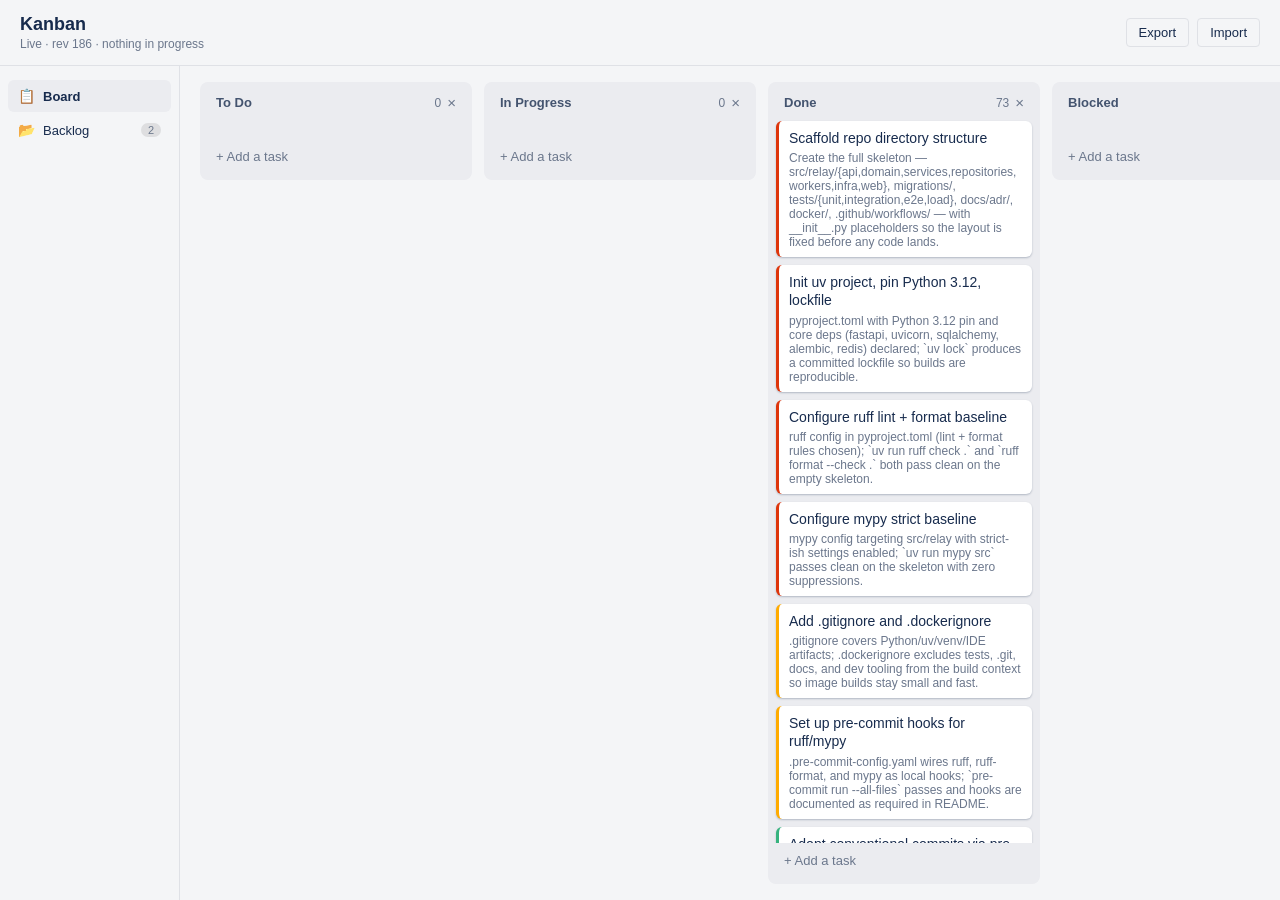
==== commit f50d14d5: "ci: add OpenAPI spec drift check scripts/generate_openapi_spec.py generates docs/openapi.json (deter" ====
--- a/kanban-board/index.html
+++ b/kanban-board/index.html
@@ -356,7 +356,7 @@
 <body>
 
 <script type="application/json" id="board-seed">
-{"rev":184,"columns":["col-todo","col-doing","col-done","col-blocked"],"columnData":{"col-todo":{"title":"To Do","taskIds":[]},"col-doing":{"title":"In Progress","taskIds":[]},"col-done":{"title":"Done","taskIds":["task-p0-01","task-p0-02","task-p0-03","task-p0-04","task-p0-06","task-p0-05","task-p0-39","task-p0-07","task-p0-08","task-p0-09","task-p0-10","task-p0-11","task-p0-12","task-p0-13","task-p0-14","task-p0-15","task-p0-16","task-p0-17","task-p0-18","task-p0-19","task-p0-20","task-p0-21","task-p0-22","task-p0-23","task-p0-24","task-p0-25","task-p0-26","task-p0-27","task-p0-28","task-p0-29","task-p0-30","task-p0-40","task-p0-41","task-p0-32","task-p0-36","task-p0-37","task-p0-31","task-p0-33","task-p0-34","task-p0-35","task-p0-38","task-p1-01","task-p1-02","task-p1-03","task-p1-04","task-p1-05","task-p1-06","task-p1-07","task-p1-08","task-p1-09","task-p1-10","task-p1-11","task-p1-12","task-p1-13","task-p1-14","task-p1-15","task-p1-16","task-p1-17","task-p1-18","task-p1-19","task-p1-20","task-p1-21","task-p1-22","task-p1-23","task-p1-24","task-p1-27","task-p1-28","task-p1-30","task-p1-31","task-p1-32","task-p1-29","task-p1-25"]},"col-blocked":{"title":"Blocked","taskIds":[]}},"tasks":{"task-p0-01":{"id":"task-p0-01","title":"Scaffold repo directory structure","description":"Create the full skeleton \u2014 src/relay/{api,domain,services,repositories,workers,infra,web}, migrations/, tests/{unit,integration,e2e,load}, docs/adr/, docker/, .github/workflows/ \u2014 with __init__.py placeholders so the layout is fixed before any code lands.","priority":"high","createdAt":1},"task-p0-02":{"id":"task-p0-02","title":"Init uv project, pin Python 3.12, lockfile","description":"pyproject.toml with Python 3.12 pin and core deps (fastapi, uvicorn, sqlalchemy, alembic, redis) declared; `uv lock` produces a committed lockfile so builds are reproducible.","priority":"high","createdAt":2},"task-p0-03":{"id":"task-p0-03","title":"Configure ruff lint + format baseline","description":"ruff config in pyproject.toml (lint + format rules chosen); `uv run ruff check .` and `ruff format --check .` both pass clean on the empty skeleton.","priority":"high","createdAt":3},"task-p0-04":{"id":"task-p0-04","title":"Configure mypy strict baseline","description":"mypy config targeting src/relay with strict-ish settings enabled; `uv run mypy src` passes clean on the skeleton with zero suppressions.","priority":"high","createdAt":4},"task-p0-05":{"id":"task-p0-05","title":"Set up pre-commit hooks for ruff/mypy","description":".pre-commit-config.yaml wires ruff, ruff-format, and mypy as local hooks; `pre-commit run --all-files` passes and hooks are documented as required in README.","priority":"medium","createdAt":5},"task-p0-06":{"id":"task-p0-06","title":"Add .gitignore and .dockerignore","description":".gitignore covers Python/uv/venv/IDE artifacts; .dockerignore excludes tests, .git, docs, and dev tooling from the build context so image builds stay small and fast.","priority":"medium","createdAt":6},"task-p0-07":{"id":"task-p0-07","title":"Bootstrap FastAPI app entrypoint","description":"src/relay/api exposes an ASGI app factory (create_app), runnable via uvicorn locally with an empty router \u2014 no business endpoints yet, just a booting app.","priority":"high","createdAt":7},"task-p0-08":{"id":"task-p0-08","title":"Add pydantic-settings config module","description":"src/relay/infra config module loads all runtime settings (DB URL, Redis URL, ports, log level) from env vars via pydantic-settings, with a typed Settings object injected into the app.","priority":"medium","createdAt":8},"task-p0-09":{"id":"task-p0-09","title":"Write .env.example with all variables documented","description":"Every env var consumed by Settings is listed with a comment explaining purpose and a safe example value; no real secrets present; referenced from README.","priority":"medium","createdAt":9},"task-p0-10":{"id":"task-p0-10","title":"Configure pytest + FastAPI TestClient fixtures","description":"pytest config plus conftest.py providing an app/TestClient fixture, so tests/unit and tests/integration can both import and exercise the app.","priority":"medium","createdAt":10},"task-p0-11":{"id":"task-p0-11","title":"Implement /healthz liveness endpoint","description":"GET /healthz returns 200 with no dependency checks (process-alive only); unit test asserts 200 and expected payload shape.","priority":"medium","createdAt":11},"task-p0-12":{"id":"task-p0-12","title":"Add SQLAlchemy async engine/session setup","description":"src/relay/infra defines an async engine/session factory built from Settings' DB URL, with a FastAPI dependency for a request-scoped session \u2014 no models yet.","priority":"medium","createdAt":12},"task-p0-13":{"id":"task-p0-13","title":"Wire Alembic migrations (env.py, initial revision)","description":"alembic init under migrations/, env.py reads DB URL from Settings (not hardcoded), and an initial empty revision runs `alembic upgrade head` successfully against local Postgres.","priority":"high","createdAt":13},"task-p0-14":{"id":"task-p0-14","title":"Provision test DB via Alembic, not create_all","description":"Integration test fixture spins up/points at a test database and applies schema exclusively via `alembic upgrade head`; confirm zero calls to Base.metadata.create_all anywhere in the repo.","priority":"high","createdAt":14},"task-p0-15":{"id":"task-p0-15","title":"Add Redis client wiring in infra layer","description":"src/relay/infra defines a Redis client/connection factory built from Settings' Redis URL, exposed as a FastAPI dependency \u2014 no stream logic yet, just connectivity.","priority":"medium","createdAt":15},"task-p0-16":{"id":"task-p0-16","title":"Implement /readyz checking Postgres + Redis","description":"GET /readyz performs a real query against Postgres and a real ping against Redis, returning 200 only if both succeed and 503 with a per-dependency breakdown otherwise; tests cover both healthy and simulated-failure cases.","priority":"medium","createdAt":16},"task-p0-17":{"id":"task-p0-17","title":"Write multi-stage Dockerfile (builder + runtime)","description":"Builder stage installs deps via uv into a venv/wheel; runtime stage is slim, copies only the built artifact, and dependency layers are ordered so code changes don't invalidate the dep cache.","priority":"high","createdAt":17},"task-p0-18":{"id":"task-p0-18","title":"Harden Dockerfile: non-root, read-only, pinned digest","description":"Runtime stage runs as a non-root user, sets a read-only root filesystem (with explicit writable tmpfs where needed), pins the base image by digest, and adds a HEALTHCHECK hitting /healthz.","priority":"medium","createdAt":18},"task-p0-19":{"id":"task-p0-19","title":"Build image locally, record size in README","description":"`docker build` succeeds, final image size is captured and added to README alongside the build command, giving a baseline to track regressions against.","priority":"low","createdAt":19},"task-p0-20":{"id":"task-p0-20","title":"Write docker-compose.yml (api, postgres, redis)","description":"Compose file brings up api + postgres + redis with named volumes for Postgres data, env vars sourced from .env, and api depends_on healthy postgres/redis.","priority":"high","createdAt":20},"task-p0-21":{"id":"task-p0-21","title":"Add Caddy service to compose for local proxying","description":"Caddy service added to compose with a local Caddyfile reverse-proxying to the api container over plain HTTP for local dev (no TLS requirement yet).","priority":"medium","createdAt":21},"task-p0-22":{"id":"task-p0-22","title":"Verify local stack boots, /readyz goes green","description":"`docker compose up` brings the full stack up from a clean state and curl against /readyz through Caddy returns 200, confirming api, Postgres, and Redis are correctly wired end to end.","priority":"high","createdAt":22},"task-p0-23":{"id":"task-p0-23","title":"Write Makefile for common dev commands","description":"Makefile exposes targets for lint, typecheck, test, up/down, migrate, and build so all dev workflows are one command; referenced from README as the canonical entrypoint.","priority":"medium","createdAt":23},"task-p0-24":{"id":"task-p0-24","title":"CI job: ruff + mypy on every PR","description":"GitHub Actions workflow triggered on PR runs ruff check, ruff format --check, and mypy src, failing the check on any violation.","priority":"high","createdAt":24},"task-p0-25":{"id":"task-p0-25","title":"CI job: pytest unit + integration suite","description":"CI job spins up Postgres/Redis service containers and runs pytest tests/unit tests/integration, failing the PR check on any test failure.","priority":"medium","createdAt":25},"task-p0-26":{"id":"task-p0-26","title":"CI job: Alembic upgrade/downgrade round-trip","description":"CI job runs alembic upgrade head, downgrade -1, upgrade head against a scratch Postgres service container on every PR, catching irreversible or broken migrations before merge.","priority":"high","createdAt":26},"task-p0-27":{"id":"task-p0-27","title":"CI job: import-linter architecture contracts","description":"import-linter config encodes the intended layering (api \u2192 services \u2192 domain/repositories \u2192 infra, no reverse imports) and runs as a required CI job.","priority":"medium","createdAt":27},"task-p0-28":{"id":"task-p0-28","title":"CI job: pip-audit dependency scan","description":"pip-audit runs against the locked dependency set on every PR and fails on high-severity known vulnerabilities.","priority":"medium","createdAt":28},"task-p0-29":{"id":"task-p0-29","title":"CI job: validate Docker image build","description":"CI job runs docker build on every PR (no push) to catch Dockerfile breakage before merge, independent of the GHCR publish step.","priority":"medium","createdAt":29},"task-p0-30":{"id":"task-p0-30","title":"Add pull request template","description":".github/PULL_REQUEST_TEMPLATE.md prompts for change summary, testing performed, and migration/rollback notes so every PR carries consistent context.","priority":"low","createdAt":30},"task-p0-31":{"id":"task-p0-31","title":"Enable branch protection requiring CI checks","description":"main branch protection configured to require lint/typecheck, test, migration round-trip, import-linter, pip-audit, and docker-build checks to pass plus at least one review before merge.\n\nBLOCKED: Needs a live GitHub repo (this repo isn't pushed anywhere yet) plus admin access to configure branch protection rules.","priority":"medium","createdAt":31},"task-p0-32":{"id":"task-p0-32","title":"CI: build + push image to GHCR on main","description":"On merge to main, a workflow builds the production image and pushes it to GHCR tagged with the commit SHA (and latest), reusing the Dockerfile validated in CI.","priority":"high","createdAt":32},"task-p0-33":{"id":"task-p0-33","title":"Provision VPS: Docker, firewall, DNS record","description":"Target VPS has Docker + Compose installed, firewall allows only 22/80/443, and the project domain's A record points at the VPS IP.\n\nBLOCKED: Needs an actual VPS (provider, IP/SSH access) and a registered domain name from the user; nothing to provision against yet.","priority":"high","createdAt":33},"task-p0-34":{"id":"task-p0-34","title":"Add GitHub Actions deploy secrets (SSH)","description":"Deploy SSH private key, host, and user stored as GitHub Actions repo secrets; a minimal test workflow confirms SSH connectivity from Actions to the VPS.\n\nBLOCKED: Needs a live GitHub repo to hold Actions secrets, plus the VPS SSH key from p0-33.","priority":"medium","createdAt":34},"task-p0-35":{"id":"task-p0-35","title":"Configure production Caddy for real domain TLS","description":"Production Caddyfile on the VPS reverse-proxies the real domain to the api container and lets Caddy provision/renew TLS automatically via ACME; verified with a manual docker compose up on the VPS.\n\nBLOCKED: Needs the real domain name (for the Caddyfile) and the live VPS from p0-33.","priority":"high","createdAt":35},"task-p0-36":{"id":"task-p0-36","title":"Add tag-triggered deploy workflow (SSH + migrate)","description":"Pushing a version tag triggers a workflow that SSHes into the VPS, pulls the SHA-tagged image from GHCR, runs alembic upgrade head against production, then docker compose up -d.","priority":"high","createdAt":36},"task-p0-37":{"id":"task-p0-37","title":"Add health-gated deploy swap with auto-rollback","description":"Deploy workflow polls /readyz after compose up; on success the swap is complete, on failure it aborts and leaves the previous container running untouched, with the workflow reporting failure clearly.","priority":"high","createdAt":37},"task-p0-38":{"id":"task-p0-38","title":"Ship first production deploy (day-5 milestone)","description":"Tag a release, run the full pipeline end to end, and confirm https://<domain>/readyz returns 200 over real TLS with no manual intervention \u2014 the \"skeleton in production\" milestone.\n\nBLOCKED: Needs everything above (repo, VPS, DNS, secrets) to actually be live before a first deploy can run.","priority":"high","createdAt":38},"task-p0-39":{"id":"task-p0-39","title":"Adopt conventional commits via pre-commit hook","description":"A commit-msg hook (e.g. commitlint or a pre-commit hook) enforces conventional commit format locally, matching the convention documented in README/CONTRIBUTING.","priority":"low","createdAt":39},"task-p0-40":{"id":"task-p0-40","title":"Write first ADR: Phase 0 stack + deploy decisions","description":"docs/adr/0001-phase-0-skeleton.md records the key choices (uv, Alembic-only migrations, Caddy for TLS, health-gated deploy) and the alternatives rejected, in the project's ADR format.","priority":"low","createdAt":40},"task-p0-41":{"id":"task-p0-41","title":"Finalize README: setup, env vars, image size","description":"README covers local setup (Makefile targets), full env var reference (linking .env.example), final Docker image size, and a one-paragraph architecture overview of the running stack.","priority":"low","createdAt":41},"task-p1-01":{"id":"task-p1-01","title":"Scaffold Phase 1 domain/services/repositories modules","description":"Add empty domain/services/repositories submodules for tenants, api_keys, endpoints, and events with docstrings pinning the api \u2192 services \u2192 repositories \u2192 infra layering (domain imports nothing) before any Phase 1 code lands.","priority":"high","createdAt":1},"task-p1-02":{"id":"task-p1-02","title":"Alembic migration: create tenants table","description":"Autogenerate and hand-review a migration creating the tenants table (id, name, created_at, deleted_at) with `alembic upgrade head` verified locally against Postgres.","priority":"high","createdAt":2},"task-p1-03":{"id":"task-p1-03","title":"Alembic migration: create api_keys table","description":"Autogenerate and hand-review a migration creating the api_keys table (tenant_id FK, key_hash, key_prefix, scopes, revoked_at, created_at) with an index on key_prefix for fast lookup without a full-table scan.","priority":"high","createdAt":3},"task-p1-04":{"id":"task-p1-04","title":"Alembic migration: create endpoints table","description":"Autogenerate and hand-review a migration creating the endpoints table (tenant_id FK, url, secret, subscribed_event_types, status, breaker_state, opened_at) per the plan's data model, hand-reviewed before merge.","priority":"high","createdAt":4},"task-p1-05":{"id":"task-p1-05","title":"Alembic migration: create events table with idempotency constraint","description":"Autogenerate and hand-review a migration creating the events table (tenant_id FK, type, payload JSONB, idempotency_key, created_at) with a `UNIQUE(tenant_id, idempotency_key)` constraint enforced at the DB level.","priority":"high","createdAt":5},"task-p1-06":{"id":"task-p1-06","title":"Define Phase 1 domain entities","description":"Define pure domain entities for Tenant, ApiKey, Endpoint, and Event as dataclasses/value objects with zero I/O and zero framework imports, expressing business rules (e.g. an ApiKey knows how to check its own scopes) independent of persistence or wire format.","priority":"high","createdAt":6},"task-p1-07":{"id":"task-p1-07","title":"Define Phase 1 ORM models","description":"Define SQLAlchemy 2.0 mapped classes for Tenant, ApiKey, Endpoint, and Event matching the Phase 1 migrations, kept in the repositories layer and never imported by the domain or api layers.","priority":"high","createdAt":7},"task-p1-08":{"id":"task-p1-08","title":"Define Phase 1 Pydantic wire schemas","description":"Define Pydantic request/response schemas for tenant, api-key, endpoint, and event payloads (create/update/read variants) in the api layer, mapped to/from domain entities at the boundary and never passed into services directly.","priority":"high","createdAt":8},"task-p1-09":{"id":"task-p1-09","title":"Implement TenantRepository and ApiKeyRepository","description":"Implement TenantRepository and ApiKeyRepository over the async SQLAlchemy session, exposing create/get/list/revoke operations that return domain entities (never ORM objects) and support prefix-based API key lookup.","priority":"high","createdAt":9},"task-p1-10":{"id":"task-p1-10","title":"Implement EndpointRepository with keyset pagination","description":"Implement EndpointRepository with create/get/update/delete/list operations returning domain entities, where list() accepts a cursor and limit and orders by a stable key for keyset pagination.","priority":"medium","createdAt":10},"task-p1-11":{"id":"task-p1-11","title":"Implement EventRepository with idempotency conflict detection","description":"Implement EventRepository with an insert operation that catches the `UNIQUE(tenant_id, idempotency_key)` DB violation and surfaces it as a typed domain conflict for the service layer to handle, rather than leaking a raw DB exception.","priority":"high","createdAt":11},"task-p1-12":{"id":"task-p1-12","title":"Implement unit-of-work for transaction boundaries","description":"Implement a unit-of-work context manager wrapping the async SQLAlchemy session and repositories, giving each service use case a single commit/rollback boundary instead of ad hoc session handling scattered across services.","priority":"high","createdAt":12},"task-p1-13":{"id":"task-p1-13","title":"Implement API key hashing, prefix, and verification","description":"Implement API key generation, salted hashing over the secret portion, prefix extraction, and constant-time verification as pure domain/infra logic, unit-tested against known vectors including tampered and truncated keys.","priority":"high","createdAt":13},"task-p1-14":{"id":"task-p1-14","title":"Implement API key issuance, rotation, and revocation service","description":"Implement an ApiKeyService use case for issuing a new key for a tenant, rotating a key (revoke + issue atomically via the unit-of-work), and revoking a key, returning the plaintext key exactly once at issuance time only.","priority":"medium","createdAt":14},"task-p1-15":{"id":"task-p1-15","title":"Implement auth dependency: key validation, scopes, tenant isolation","description":"Implement a FastAPI dependency that extracts the API key from the request header, verifies its hash and revocation status, loads the owning tenant, enforces required scopes, and scopes all downstream queries to that tenant \u2014 rejecting missing/malformed/revoked keys with 401 before any handler code runs.","priority":"high","createdAt":15},"task-p1-16":{"id":"task-p1-16","title":"Implement EndpointService use cases","description":"Implement an EndpointService with register/list/update/delete use cases (validating URL format and subscribed event types) operating purely on domain entities via the unit-of-work, with no FastAPI or SQLAlchemy imports.","priority":"medium","createdAt":16},"task-p1-17":{"id":"task-p1-17","title":"Implement /v1/endpoints CRUD router","description":"Implement the /v1/endpoints router (POST/GET/PATCH/DELETE) delegating entirely to EndpointService with no DB session or ORM import in the router module, converting between Pydantic schemas and domain entities at the boundary.","priority":"medium","createdAt":17},"task-p1-18":{"id":"task-p1-18","title":"Implement cursor pagination utility","description":"Implement an opaque, encoded cursor pagination helper (encode/decode keyset cursors) shared across list endpoints, replacing OFFSET-based paging, with unit tests covering forward paging and an invalid-cursor error case.","priority":"medium","createdAt":18},"task-p1-19":{"id":"task-p1-19","title":"Wire cursor pagination into GET /v1/endpoints","description":"Wire the cursor pagination helper into GET /v1/endpoints, returning `next_cursor`/`has_more` in the response envelope, covered by a test asserting stable ordering and no skipped/duplicated rows across pages.","priority":"medium","createdAt":19},"task-p1-20":{"id":"task-p1-20","title":"Implement EventIngestService idempotency-key handling","description":"Implement an EventIngestService use case that, given a tenant, event payload, and `Idempotency-Key`, returns the existing event unchanged if the key was seen before with an identical body, and raises a typed conflict if the key was seen before with a differing body.","priority":"high","createdAt":20},"task-p1-21":{"id":"task-p1-21","title":"Implement POST /v1/events ingest router","description":"Implement POST /v1/events delegating to EventIngestService, returning `202 Accepted` with a `Location` header pointing at the created event, and translating the idempotency conflict into the shared problem+json error envelope.","priority":"high","createdAt":21},"task-p1-22":{"id":"task-p1-22","title":"Implement RFC 9457 exception hierarchy and central handler","description":"Implement the internal exception hierarchy and a central FastAPI exception handler mapping all raised exceptions to RFC 9457 `application/problem+json` responses with `type`, `title`, `status`, `detail`, `instance`, and `trace_id` fields, never leaking a stack trace across the wire.","priority":"high","createdAt":22},"task-p1-23":{"id":"task-p1-23","title":"Normalize Pydantic 422s into the problem+json envelope","description":"Override FastAPI's default RequestValidationError handling so Pydantic 422s are normalized into the same problem+json envelope used by the rest of the API, with field-level errors under `detail` and no framework-default error shape leaking through.","priority":"medium","createdAt":23},"task-p1-24":{"id":"task-p1-24","title":"Add trace_id middleware for requests and errors","description":"Add middleware that generates (or propagates an inbound) trace/correlation ID per request, attaches it to structured logs for that request, and includes it in every problem+json error response so a user can quote it back.","priority":"medium","createdAt":24},"task-p1-27":{"id":"task-p1-27","title":"Extend import-linter contract for Phase 1 modules","description":"Extend the import-linter contract to cover the new tenants/api_keys/endpoints/events modules across api/services/domain/repositories, and verify a deliberately forbidden import (repositories importing from domain) fails the contract.","priority":"medium","createdAt":27},"task-p1-28":{"id":"task-p1-28","title":"Add testcontainers Postgres fixture for integration suite","description":"Add a testcontainers-managed real Postgres fixture for tests/integration (container-scoped, schema applied via `alembic upgrade head`, transactional rollback per test), reusing the Phase 0 Redis client wiring with no stream logic, and confirm no SQLite or mocked DB appears anywhere in the suite.","priority":"high","createdAt":28},"task-p1-32":{"id":"task-p1-32","title":"Integration test: revoked/malformed key and tenant isolation","description":"Add integration tests proving a revoked or malformed API key is rejected with `401`, and that a valid key belonging to tenant A cannot read or modify tenant B's endpoints or events, covering Testing scenario #12 against real Postgres.","priority":"high","createdAt":32},"task-p1-30":{"id":"task-p1-30","title":"Integration test: idempotency key dedup","description":"Add an integration test proving a duplicate POST /v1/events with the same `Idempotency-Key` and identical body returns the original event with no second row inserted, covering Testing scenario #5 against real Postgres.","priority":"high","createdAt":30},"task-p1-31":{"id":"task-p1-31","title":"Integration test: 409 on differing body for reused key","description":"Add an integration test proving POST /v1/events with a reused `Idempotency-Key` but a differing body returns `409` via the problem+json envelope, covering Testing scenario #6 against real Postgres.","priority":"high","createdAt":31},"task-p1-29":{"id":"task-p1-29","title":"Add polyfactory factories for Phase 1 entities","description":"Add polyfactory factories for Tenant, ApiKey, Endpoint, and Event domain entities so integration tests can generate realistic test data without hand-rolled fixtures.","priority":"medium","createdAt":29},"task-p1-25":{"id":"task-p1-25","title":"Add OpenAPI examples and auth scheme docs","description":"Add request/response examples and a documented API-key auth security scheme to every Phase 1 v1 endpoint's OpenAPI metadata, including the full set of problem+json error response shapes per endpoint.","priority":"medium","createdAt":25}},"backlog":[{"id":"backlog-p1-26","title":"CI job: OpenAPI spec drift check","description":"Add a CI step that generates the OpenAPI spec from the running app, diffs it against a committed spec file under docs/, and fails the build on drift, with a Makefile target to regenerate the committed spec locally.","priority":"medium","createdAt":26},{"id":"backlog-p1-33","title":"Write ADR: Phase 1 API and domain decisions","description":"Write docs/adr/0002-phase-1-api-domain.md capturing the Phase 1 decisions (three-model-set layering, idempotency-key conflict semantics, cursor vs offset pagination, API key hashing scheme) with alternatives considered and the tradeoff accepted for each.","priority":"low","createdAt":33},{"id":"backlog-p1-34","title":"Update docs/failure-modes.md with Phase 1 rows","description":"Add Phase 1 rows to docs/failure-modes.md (duplicate idempotency key, differing-body idempotency conflict, revoked/malformed API key, cross-tenant access attempt), each naming the expected behavior and the test that proves it.","priority":"low","createdAt":34}]}
+{"rev":186,"columns":["col-todo","col-doing","col-done","col-blocked"],"columnData":{"col-todo":{"title":"To Do","taskIds":[]},"col-doing":{"title":"In Progress","taskIds":[]},"col-done":{"title":"Done","taskIds":["task-p0-01","task-p0-02","task-p0-03","task-p0-04","task-p0-06","task-p0-05","task-p0-39","task-p0-07","task-p0-08","task-p0-09","task-p0-10","task-p0-11","task-p0-12","task-p0-13","task-p0-14","task-p0-15","task-p0-16","task-p0-17","task-p0-18","task-p0-19","task-p0-20","task-p0-21","task-p0-22","task-p0-23","task-p0-24","task-p0-25","task-p0-26","task-p0-27","task-p0-28","task-p0-29","task-p0-30","task-p0-40","task-p0-41","task-p0-32","task-p0-36","task-p0-37","task-p0-31","task-p0-33","task-p0-34","task-p0-35","task-p0-38","task-p1-01","task-p1-02","task-p1-03","task-p1-04","task-p1-05","task-p1-06","task-p1-07","task-p1-08","task-p1-09","task-p1-10","task-p1-11","task-p1-12","task-p1-13","task-p1-14","task-p1-15","task-p1-16","task-p1-17","task-p1-18","task-p1-19","task-p1-20","task-p1-21","task-p1-22","task-p1-23","task-p1-24","task-p1-27","task-p1-28","task-p1-30","task-p1-31","task-p1-32","task-p1-29","task-p1-25","task-p1-26"]},"col-blocked":{"title":"Blocked","taskIds":[]}},"tasks":{"task-p0-01":{"id":"task-p0-01","title":"Scaffold repo directory structure","description":"Create the full skeleton \u2014 src/relay/{api,domain,services,repositories,workers,infra,web}, migrations/, tests/{unit,integration,e2e,load}, docs/adr/, docker/, .github/workflows/ \u2014 with __init__.py placeholders so the layout is fixed before any code lands.","priority":"high","createdAt":1},"task-p0-02":{"id":"task-p0-02","title":"Init uv project, pin Python 3.12, lockfile","description":"pyproject.toml with Python 3.12 pin and core deps (fastapi, uvicorn, sqlalchemy, alembic, redis) declared; `uv lock` produces a committed lockfile so builds are reproducible.","priority":"high","createdAt":2},"task-p0-03":{"id":"task-p0-03","title":"Configure ruff lint + format baseline","description":"ruff config in pyproject.toml (lint + format rules chosen); `uv run ruff check .` and `ruff format --check .` both pass clean on the empty skeleton.","priority":"high","createdAt":3},"task-p0-04":{"id":"task-p0-04","title":"Configure mypy strict baseline","description":"mypy config targeting src/relay with strict-ish settings enabled; `uv run mypy src` passes clean on the skeleton with zero suppressions.","priority":"high","createdAt":4},"task-p0-05":{"id":"task-p0-05","title":"Set up pre-commit hooks for ruff/mypy","description":".pre-commit-config.yaml wires ruff, ruff-format, and mypy as local hooks; `pre-commit run --all-files` passes and hooks are documented as required in README.","priority":"medium","createdAt":5},"task-p0-06":{"id":"task-p0-06","title":"Add .gitignore and .dockerignore","description":".gitignore covers Python/uv/venv/IDE artifacts; .dockerignore excludes tests, .git, docs, and dev tooling from the build context so image builds stay small and fast.","priority":"medium","createdAt":6},"task-p0-07":{"id":"task-p0-07","title":"Bootstrap FastAPI app entrypoint","description":"src/relay/api exposes an ASGI app factory (create_app), runnable via uvicorn locally with an empty router \u2014 no business endpoints yet, just a booting app.","priority":"high","createdAt":7},"task-p0-08":{"id":"task-p0-08","title":"Add pydantic-settings config module","description":"src/relay/infra config module loads all runtime settings (DB URL, Redis URL, ports, log level) from env vars via pydantic-settings, with a typed Settings object injected into the app.","priority":"medium","createdAt":8},"task-p0-09":{"id":"task-p0-09","title":"Write .env.example with all variables documented","description":"Every env var consumed by Settings is listed with a comment explaining purpose and a safe example value; no real secrets present; referenced from README.","priority":"medium","createdAt":9},"task-p0-10":{"id":"task-p0-10","title":"Configure pytest + FastAPI TestClient fixtures","description":"pytest config plus conftest.py providing an app/TestClient fixture, so tests/unit and tests/integration can both import and exercise the app.","priority":"medium","createdAt":10},"task-p0-11":{"id":"task-p0-11","title":"Implement /healthz liveness endpoint","description":"GET /healthz returns 200 with no dependency checks (process-alive only); unit test asserts 200 and expected payload shape.","priority":"medium","createdAt":11},"task-p0-12":{"id":"task-p0-12","title":"Add SQLAlchemy async engine/session setup","description":"src/relay/infra defines an async engine/session factory built from Settings' DB URL, with a FastAPI dependency for a request-scoped session \u2014 no models yet.","priority":"medium","createdAt":12},"task-p0-13":{"id":"task-p0-13","title":"Wire Alembic migrations (env.py, initial revision)","description":"alembic init under migrations/, env.py reads DB URL from Settings (not hardcoded), and an initial empty revision runs `alembic upgrade head` successfully against local Postgres.","priority":"high","createdAt":13},"task-p0-14":{"id":"task-p0-14","title":"Provision test DB via Alembic, not create_all","description":"Integration test fixture spins up/points at a test database and applies schema exclusively via `alembic upgrade head`; confirm zero calls to Base.metadata.create_all anywhere in the repo.","priority":"high","createdAt":14},"task-p0-15":{"id":"task-p0-15","title":"Add Redis client wiring in infra layer","description":"src/relay/infra defines a Redis client/connection factory built from Settings' Redis URL, exposed as a FastAPI dependency \u2014 no stream logic yet, just connectivity.","priority":"medium","createdAt":15},"task-p0-16":{"id":"task-p0-16","title":"Implement /readyz checking Postgres + Redis","description":"GET /readyz performs a real query against Postgres and a real ping against Redis, returning 200 only if both succeed and 503 with a per-dependency breakdown otherwise; tests cover both healthy and simulated-failure cases.","priority":"medium","createdAt":16},"task-p0-17":{"id":"task-p0-17","title":"Write multi-stage Dockerfile (builder + runtime)","description":"Builder stage installs deps via uv into a venv/wheel; runtime stage is slim, copies only the built artifact, and dependency layers are ordered so code changes don't invalidate the dep cache.","priority":"high","createdAt":17},"task-p0-18":{"id":"task-p0-18","title":"Harden Dockerfile: non-root, read-only, pinned digest","description":"Runtime stage runs as a non-root user, sets a read-only root filesystem (with explicit writable tmpfs where needed), pins the base image by digest, and adds a HEALTHCHECK hitting /healthz.","priority":"medium","createdAt":18},"task-p0-19":{"id":"task-p0-19","title":"Build image locally, record size in README","description":"`docker build` succeeds, final image size is captured and added to README alongside the build command, giving a baseline to track regressions against.","priority":"low","createdAt":19},"task-p0-20":{"id":"task-p0-20","title":"Write docker-compose.yml (api, postgres, redis)","description":"Compose file brings up api + postgres + redis with named volumes for Postgres data, env vars sourced from .env, and api depends_on healthy postgres/redis.","priority":"high","createdAt":20},"task-p0-21":{"id":"task-p0-21","title":"Add Caddy service to compose for local proxying","description":"Caddy service added to compose with a local Caddyfile reverse-proxying to the api container over plain HTTP for local dev (no TLS requirement yet).","priority":"medium","createdAt":21},"task-p0-22":{"id":"task-p0-22","title":"Verify local stack boots, /readyz goes green","description":"`docker compose up` brings the full stack up from a clean state and curl against /readyz through Caddy returns 200, confirming api, Postgres, and Redis are correctly wired end to end.","priority":"high","createdAt":22},"task-p0-23":{"id":"task-p0-23","title":"Write Makefile for common dev commands","description":"Makefile exposes targets for lint, typecheck, test, up/down, migrate, and build so all dev workflows are one command; referenced from README as the canonical entrypoint.","priority":"medium","createdAt":23},"task-p0-24":{"id":"task-p0-24","title":"CI job: ruff + mypy on every PR","description":"GitHub Actions workflow triggered on PR runs ruff check, ruff format --check, and mypy src, failing the check on any violation.","priority":"high","createdAt":24},"task-p0-25":{"id":"task-p0-25","title":"CI job: pytest unit + integration suite","description":"CI job spins up Postgres/Redis service containers and runs pytest tests/unit tests/integration, failing the PR check on any test failure.","priority":"medium","createdAt":25},"task-p0-26":{"id":"task-p0-26","title":"CI job: Alembic upgrade/downgrade round-trip","description":"CI job runs alembic upgrade head, downgrade -1, upgrade head against a scratch Postgres service container on every PR, catching irreversible or broken migrations before merge.","priority":"high","createdAt":26},"task-p0-27":{"id":"task-p0-27","title":"CI job: import-linter architecture contracts","description":"import-linter config encodes the intended layering (api \u2192 services \u2192 domain/repositories \u2192 infra, no reverse imports) and runs as a required CI job.","priority":"medium","createdAt":27},"task-p0-28":{"id":"task-p0-28","title":"CI job: pip-audit dependency scan","description":"pip-audit runs against the locked dependency set on every PR and fails on high-severity known vulnerabilities.","priority":"medium","createdAt":28},"task-p0-29":{"id":"task-p0-29","title":"CI job: validate Docker image build","description":"CI job runs docker build on every PR (no push) to catch Dockerfile breakage before merge, independent of the GHCR publish step.","priority":"medium","createdAt":29},"task-p0-30":{"id":"task-p0-30","title":"Add pull request template","description":".github/PULL_REQUEST_TEMPLATE.md prompts for change summary, testing performed, and migration/rollback notes so every PR carries consistent context.","priority":"low","createdAt":30},"task-p0-31":{"id":"task-p0-31","title":"Enable branch protection requiring CI checks","description":"main branch protection configured to require lint/typecheck, test, migration round-trip, import-linter, pip-audit, and docker-build checks to pass plus at least one review before merge.\n\nBLOCKED: Needs a live GitHub repo (this repo isn't pushed anywhere yet) plus admin access to configure branch protection rules.","priority":"medium","createdAt":31},"task-p0-32":{"id":"task-p0-32","title":"CI: build + push image to GHCR on main","description":"On merge to main, a workflow builds the production image and pushes it to GHCR tagged with the commit SHA (and latest), reusing the Dockerfile validated in CI.","priority":"high","createdAt":32},"task-p0-33":{"id":"task-p0-33","title":"Provision VPS: Docker, firewall, DNS record","description":"Target VPS has Docker + Compose installed, firewall allows only 22/80/443, and the project domain's A record points at the VPS IP.\n\nBLOCKED: Needs an actual VPS (provider, IP/SSH access) and a registered domain name from the user; nothing to provision against yet.","priority":"high","createdAt":33},"task-p0-34":{"id":"task-p0-34","title":"Add GitHub Actions deploy secrets (SSH)","description":"Deploy SSH private key, host, and user stored as GitHub Actions repo secrets; a minimal test workflow confirms SSH connectivity from Actions to the VPS.\n\nBLOCKED: Needs a live GitHub repo to hold Actions secrets, plus the VPS SSH key from p0-33.","priority":"medium","createdAt":34},"task-p0-35":{"id":"task-p0-35","title":"Configure production Caddy for real domain TLS","description":"Production Caddyfile on the VPS reverse-proxies the real domain to the api container and lets Caddy provision/renew TLS automatically via ACME; verified with a manual docker compose up on the VPS.\n\nBLOCKED: Needs the real domain name (for the Caddyfile) and the live VPS from p0-33.","priority":"high","createdAt":35},"task-p0-36":{"id":"task-p0-36","title":"Add tag-triggered deploy workflow (SSH + migrate)","description":"Pushing a version tag triggers a workflow that SSHes into the VPS, pulls the SHA-tagged image from GHCR, runs alembic upgrade head against production, then docker compose up -d.","priority":"high","createdAt":36},"task-p0-37":{"id":"task-p0-37","title":"Add health-gated deploy swap with auto-rollback","description":"Deploy workflow polls /readyz after compose up; on success the swap is complete, on failure it aborts and leaves the previous container running untouched, with the workflow reporting failure clearly.","priority":"high","createdAt":37},"task-p0-38":{"id":"task-p0-38","title":"Ship first production deploy (day-5 milestone)","description":"Tag a release, run the full pipeline end to end, and confirm https://<domain>/readyz returns 200 over real TLS with no manual intervention \u2014 the \"skeleton in production\" milestone.\n\nBLOCKED: Needs everything above (repo, VPS, DNS, secrets) to actually be live before a first deploy can run.","priority":"high","createdAt":38},"task-p0-39":{"id":"task-p0-39","title":"Adopt conventional commits via pre-commit hook","description":"A commit-msg hook (e.g. commitlint or a pre-commit hook) enforces conventional commit format locally, matching the convention documented in README/CONTRIBUTING.","priority":"low","createdAt":39},"task-p0-40":{"id":"task-p0-40","title":"Write first ADR: Phase 0 stack + deploy decisions","description":"docs/adr/0001-phase-0-skeleton.md records the key choices (uv, Alembic-only migrations, Caddy for TLS, health-gated deploy) and the alternatives rejected, in the project's ADR format.","priority":"low","createdAt":40},"task-p0-41":{"id":"task-p0-41","title":"Finalize README: setup, env vars, image size","description":"README covers local setup (Makefile targets), full env var reference (linking .env.example), final Docker image size, and a one-paragraph architecture overview of the running stack.","priority":"low","createdAt":41},"task-p1-01":{"id":"task-p1-01","title":"Scaffold Phase 1 domain/services/repositories modules","description":"Add empty domain/services/repositories submodules for tenants, api_keys, endpoints, and events with docstrings pinning the api \u2192 services \u2192 repositories \u2192 infra layering (domain imports nothing) before any Phase 1 code lands.","priority":"high","createdAt":1},"task-p1-02":{"id":"task-p1-02","title":"Alembic migration: create tenants table","description":"Autogenerate and hand-review a migration creating the tenants table (id, name, created_at, deleted_at) with `alembic upgrade head` verified locally against Postgres.","priority":"high","createdAt":2},"task-p1-03":{"id":"task-p1-03","title":"Alembic migration: create api_keys table","description":"Autogenerate and hand-review a migration creating the api_keys table (tenant_id FK, key_hash, key_prefix, scopes, revoked_at, created_at) with an index on key_prefix for fast lookup without a full-table scan.","priority":"high","createdAt":3},"task-p1-04":{"id":"task-p1-04","title":"Alembic migration: create endpoints table","description":"Autogenerate and hand-review a migration creating the endpoints table (tenant_id FK, url, secret, subscribed_event_types, status, breaker_state, opened_at) per the plan's data model, hand-reviewed before merge.","priority":"high","createdAt":4},"task-p1-05":{"id":"task-p1-05","title":"Alembic migration: create events table with idempotency constraint","description":"Autogenerate and hand-review a migration creating the events table (tenant_id FK, type, payload JSONB, idempotency_key, created_at) with a `UNIQUE(tenant_id, idempotency_key)` constraint enforced at the DB level.","priority":"high","createdAt":5},"task-p1-06":{"id":"task-p1-06","title":"Define Phase 1 domain entities","description":"Define pure domain entities for Tenant, ApiKey, Endpoint, and Event as dataclasses/value objects with zero I/O and zero framework imports, expressing business rules (e.g. an ApiKey knows how to check its own scopes) independent of persistence or wire format.","priority":"high","createdAt":6},"task-p1-07":{"id":"task-p1-07","title":"Define Phase 1 ORM models","description":"Define SQLAlchemy 2.0 mapped classes for Tenant, ApiKey, Endpoint, and Event matching the Phase 1 migrations, kept in the repositories layer and never imported by the domain or api layers.","priority":"high","createdAt":7},"task-p1-08":{"id":"task-p1-08","title":"Define Phase 1 Pydantic wire schemas","description":"Define Pydantic request/response schemas for tenant, api-key, endpoint, and event payloads (create/update/read variants) in the api layer, mapped to/from domain entities at the boundary and never passed into services directly.","priority":"high","createdAt":8},"task-p1-09":{"id":"task-p1-09","title":"Implement TenantRepository and ApiKeyRepository","description":"Implement TenantRepository and ApiKeyRepository over the async SQLAlchemy session, exposing create/get/list/revoke operations that return domain entities (never ORM objects) and support prefix-based API key lookup.","priority":"high","createdAt":9},"task-p1-10":{"id":"task-p1-10","title":"Implement EndpointRepository with keyset pagination","description":"Implement EndpointRepository with create/get/update/delete/list operations returning domain entities, where list() accepts a cursor and limit and orders by a stable key for keyset pagination.","priority":"medium","createdAt":10},"task-p1-11":{"id":"task-p1-11","title":"Implement EventRepository with idempotency conflict detection","description":"Implement EventRepository with an insert operation that catches the `UNIQUE(tenant_id, idempotency_key)` DB violation and surfaces it as a typed domain conflict for the service layer to handle, rather than leaking a raw DB exception.","priority":"high","createdAt":11},"task-p1-12":{"id":"task-p1-12","title":"Implement unit-of-work for transaction boundaries","description":"Implement a unit-of-work context manager wrapping the async SQLAlchemy session and repositories, giving each service use case a single commit/rollback boundary instead of ad hoc session handling scattered across services.","priority":"high","createdAt":12},"task-p1-13":{"id":"task-p1-13","title":"Implement API key hashing, prefix, and verification","description":"Implement API key generation, salted hashing over the secret portion, prefix extraction, and constant-time verification as pure domain/infra logic, unit-tested against known vectors including tampered and truncated keys.","priority":"high","createdAt":13},"task-p1-14":{"id":"task-p1-14","title":"Implement API key issuance, rotation, and revocation service","description":"Implement an ApiKeyService use case for issuing a new key for a tenant, rotating a key (revoke + issue atomically via the unit-of-work), and revoking a key, returning the plaintext key exactly once at issuance time only.","priority":"medium","createdAt":14},"task-p1-15":{"id":"task-p1-15","title":"Implement auth dependency: key validation, scopes, tenant isolation","description":"Implement a FastAPI dependency that extracts the API key from the request header, verifies its hash and revocation status, loads the owning tenant, enforces required scopes, and scopes all downstream queries to that tenant \u2014 rejecting missing/malformed/revoked keys with 401 before any handler code runs.","priority":"high","createdAt":15},"task-p1-16":{"id":"task-p1-16","title":"Implement EndpointService use cases","description":"Implement an EndpointService with register/list/update/delete use cases (validating URL format and subscribed event types) operating purely on domain entities via the unit-of-work, with no FastAPI or SQLAlchemy imports.","priority":"medium","createdAt":16},"task-p1-17":{"id":"task-p1-17","title":"Implement /v1/endpoints CRUD router","description":"Implement the /v1/endpoints router (POST/GET/PATCH/DELETE) delegating entirely to EndpointService with no DB session or ORM import in the router module, converting between Pydantic schemas and domain entities at the boundary.","priority":"medium","createdAt":17},"task-p1-18":{"id":"task-p1-18","title":"Implement cursor pagination utility","description":"Implement an opaque, encoded cursor pagination helper (encode/decode keyset cursors) shared across list endpoints, replacing OFFSET-based paging, with unit tests covering forward paging and an invalid-cursor error case.","priority":"medium","createdAt":18},"task-p1-19":{"id":"task-p1-19","title":"Wire cursor pagination into GET /v1/endpoints","description":"Wire the cursor pagination helper into GET /v1/endpoints, returning `next_cursor`/`has_more` in the response envelope, covered by a test asserting stable ordering and no skipped/duplicated rows across pages.","priority":"medium","createdAt":19},"task-p1-20":{"id":"task-p1-20","title":"Implement EventIngestService idempotency-key handling","description":"Implement an EventIngestService use case that, given a tenant, event payload, and `Idempotency-Key`, returns the existing event unchanged if the key was seen before with an identical body, and raises a typed conflict if the key was seen before with a differing body.","priority":"high","createdAt":20},"task-p1-21":{"id":"task-p1-21","title":"Implement POST /v1/events ingest router","description":"Implement POST /v1/events delegating to EventIngestService, returning `202 Accepted` with a `Location` header pointing at the created event, and translating the idempotency conflict into the shared problem+json error envelope.","priority":"high","createdAt":21},"task-p1-22":{"id":"task-p1-22","title":"Implement RFC 9457 exception hierarchy and central handler","description":"Implement the internal exception hierarchy and a central FastAPI exception handler mapping all raised exceptions to RFC 9457 `application/problem+json` responses with `type`, `title`, `status`, `detail`, `instance`, and `trace_id` fields, never leaking a stack trace across the wire.","priority":"high","createdAt":22},"task-p1-23":{"id":"task-p1-23","title":"Normalize Pydantic 422s into the problem+json envelope","description":"Override FastAPI's default RequestValidationError handling so Pydantic 422s are normalized into the same problem+json envelope used by the rest of the API, with field-level errors under `detail` and no framework-default error shape leaking through.","priority":"medium","createdAt":23},"task-p1-24":{"id":"task-p1-24","title":"Add trace_id middleware for requests and errors","description":"Add middleware that generates (or propagates an inbound) trace/correlation ID per request, attaches it to structured logs for that request, and includes it in every problem+json error response so a user can quote it back.","priority":"medium","createdAt":24},"task-p1-27":{"id":"task-p1-27","title":"Extend import-linter contract for Phase 1 modules","description":"Extend the import-linter contract to cover the new tenants/api_keys/endpoints/events modules across api/services/domain/repositories, and verify a deliberately forbidden import (repositories importing from domain) fails the contract.","priority":"medium","createdAt":27},"task-p1-28":{"id":"task-p1-28","title":"Add testcontainers Postgres fixture for integration suite","description":"Add a testcontainers-managed real Postgres fixture for tests/integration (container-scoped, schema applied via `alembic upgrade head`, transactional rollback per test), reusing the Phase 0 Redis client wiring with no stream logic, and confirm no SQLite or mocked DB appears anywhere in the suite.","priority":"high","createdAt":28},"task-p1-32":{"id":"task-p1-32","title":"Integration test: revoked/malformed key and tenant isolation","description":"Add integration tests proving a revoked or malformed API key is rejected with `401`, and that a valid key belonging to tenant A cannot read or modify tenant B's endpoints or events, covering Testing scenario #12 against real Postgres.","priority":"high","createdAt":32},"task-p1-30":{"id":"task-p1-30","title":"Integration test: idempotency key dedup","description":"Add an integration test proving a duplicate POST /v1/events with the same `Idempotency-Key` and identical body returns the original event with no second row inserted, covering Testing scenario #5 against real Postgres.","priority":"high","createdAt":30},"task-p1-31":{"id":"task-p1-31","title":"Integration test: 409 on differing body for reused key","description":"Add an integration test proving POST /v1/events with a reused `Idempotency-Key` but a differing body returns `409` via the problem+json envelope, covering Testing scenario #6 against real Postgres.","priority":"high","createdAt":31},"task-p1-29":{"id":"task-p1-29","title":"Add polyfactory factories for Phase 1 entities","description":"Add polyfactory factories for Tenant, ApiKey, Endpoint, and Event domain entities so integration tests can generate realistic test data without hand-rolled fixtures.","priority":"medium","createdAt":29},"task-p1-25":{"id":"task-p1-25","title":"Add OpenAPI examples and auth scheme docs","description":"Add request/response examples and a documented API-key auth security scheme to every Phase 1 v1 endpoint's OpenAPI metadata, including the full set of problem+json error response shapes per endpoint.","priority":"medium","createdAt":25},"task-p1-26":{"id":"task-p1-26","title":"CI job: OpenAPI spec drift check","description":"Add a CI step that generates the OpenAPI spec from the running app, diffs it against a committed spec file under docs/, and fails the build on drift, with a Makefile target to regenerate the committed spec locally.","priority":"medium","createdAt":26}},"backlog":[{"id":"backlog-p1-33","title":"Write ADR: Phase 1 API and domain decisions","description":"Write docs/adr/0002-phase-1-api-domain.md capturing the Phase 1 decisions (three-model-set layering, idempotency-key conflict semantics, cursor vs offset pagination, API key hashing scheme) with alternatives considered and the tradeoff accepted for each.","priority":"low","createdAt":33},{"id":"backlog-p1-34","title":"Update docs/failure-modes.md with Phase 1 rows","description":"Add Phase 1 rows to docs/failure-modes.md (duplicate idempotency key, differing-body idempotency conflict, revoked/malformed API key, cross-tenant access attempt), each naming the expected behavior and the test that proves it.","priority":"low","createdAt":34}]}
 </script>
 
 <header>
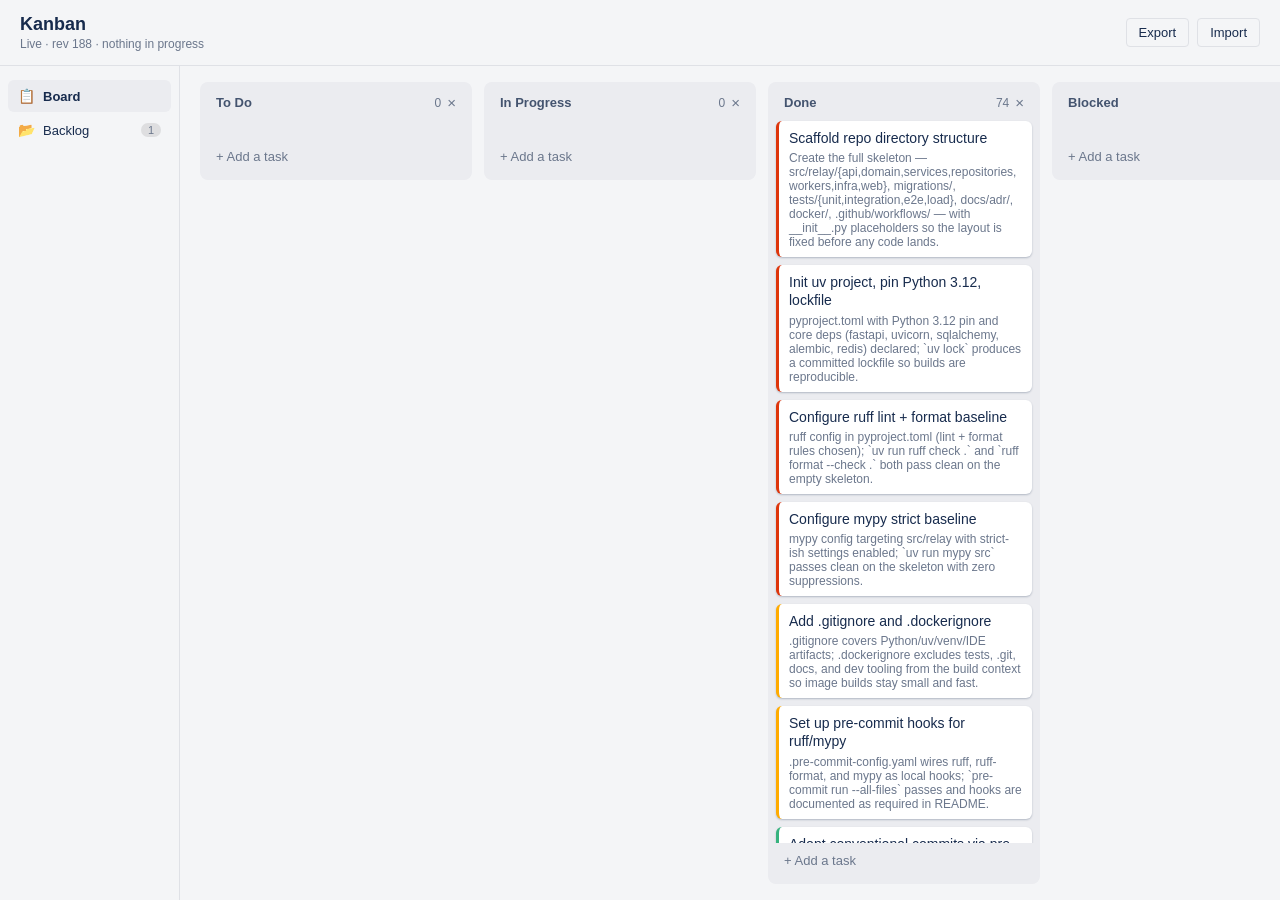
==== commit 845c2b3e: "docs: add ADR 0003 for Phase 1 API and domain decisions Covers the four decisions p1-33 asks for: th" ====
--- a/kanban-board/index.html
+++ b/kanban-board/index.html
@@ -356,7 +356,7 @@
 <body>
 
 <script type="application/json" id="board-seed">
-{"rev":186,"columns":["col-todo","col-doing","col-done","col-blocked"],"columnData":{"col-todo":{"title":"To Do","taskIds":[]},"col-doing":{"title":"In Progress","taskIds":[]},"col-done":{"title":"Done","taskIds":["task-p0-01","task-p0-02","task-p0-03","task-p0-04","task-p0-06","task-p0-05","task-p0-39","task-p0-07","task-p0-08","task-p0-09","task-p0-10","task-p0-11","task-p0-12","task-p0-13","task-p0-14","task-p0-15","task-p0-16","task-p0-17","task-p0-18","task-p0-19","task-p0-20","task-p0-21","task-p0-22","task-p0-23","task-p0-24","task-p0-25","task-p0-26","task-p0-27","task-p0-28","task-p0-29","task-p0-30","task-p0-40","task-p0-41","task-p0-32","task-p0-36","task-p0-37","task-p0-31","task-p0-33","task-p0-34","task-p0-35","task-p0-38","task-p1-01","task-p1-02","task-p1-03","task-p1-04","task-p1-05","task-p1-06","task-p1-07","task-p1-08","task-p1-09","task-p1-10","task-p1-11","task-p1-12","task-p1-13","task-p1-14","task-p1-15","task-p1-16","task-p1-17","task-p1-18","task-p1-19","task-p1-20","task-p1-21","task-p1-22","task-p1-23","task-p1-24","task-p1-27","task-p1-28","task-p1-30","task-p1-31","task-p1-32","task-p1-29","task-p1-25","task-p1-26"]},"col-blocked":{"title":"Blocked","taskIds":[]}},"tasks":{"task-p0-01":{"id":"task-p0-01","title":"Scaffold repo directory structure","description":"Create the full skeleton \u2014 src/relay/{api,domain,services,repositories,workers,infra,web}, migrations/, tests/{unit,integration,e2e,load}, docs/adr/, docker/, .github/workflows/ \u2014 with __init__.py placeholders so the layout is fixed before any code lands.","priority":"high","createdAt":1},"task-p0-02":{"id":"task-p0-02","title":"Init uv project, pin Python 3.12, lockfile","description":"pyproject.toml with Python 3.12 pin and core deps (fastapi, uvicorn, sqlalchemy, alembic, redis) declared; `uv lock` produces a committed lockfile so builds are reproducible.","priority":"high","createdAt":2},"task-p0-03":{"id":"task-p0-03","title":"Configure ruff lint + format baseline","description":"ruff config in pyproject.toml (lint + format rules chosen); `uv run ruff check .` and `ruff format --check .` both pass clean on the empty skeleton.","priority":"high","createdAt":3},"task-p0-04":{"id":"task-p0-04","title":"Configure mypy strict baseline","description":"mypy config targeting src/relay with strict-ish settings enabled; `uv run mypy src` passes clean on the skeleton with zero suppressions.","priority":"high","createdAt":4},"task-p0-05":{"id":"task-p0-05","title":"Set up pre-commit hooks for ruff/mypy","description":".pre-commit-config.yaml wires ruff, ruff-format, and mypy as local hooks; `pre-commit run --all-files` passes and hooks are documented as required in README.","priority":"medium","createdAt":5},"task-p0-06":{"id":"task-p0-06","title":"Add .gitignore and .dockerignore","description":".gitignore covers Python/uv/venv/IDE artifacts; .dockerignore excludes tests, .git, docs, and dev tooling from the build context so image builds stay small and fast.","priority":"medium","createdAt":6},"task-p0-07":{"id":"task-p0-07","title":"Bootstrap FastAPI app entrypoint","description":"src/relay/api exposes an ASGI app factory (create_app), runnable via uvicorn locally with an empty router \u2014 no business endpoints yet, just a booting app.","priority":"high","createdAt":7},"task-p0-08":{"id":"task-p0-08","title":"Add pydantic-settings config module","description":"src/relay/infra config module loads all runtime settings (DB URL, Redis URL, ports, log level) from env vars via pydantic-settings, with a typed Settings object injected into the app.","priority":"medium","createdAt":8},"task-p0-09":{"id":"task-p0-09","title":"Write .env.example with all variables documented","description":"Every env var consumed by Settings is listed with a comment explaining purpose and a safe example value; no real secrets present; referenced from README.","priority":"medium","createdAt":9},"task-p0-10":{"id":"task-p0-10","title":"Configure pytest + FastAPI TestClient fixtures","description":"pytest config plus conftest.py providing an app/TestClient fixture, so tests/unit and tests/integration can both import and exercise the app.","priority":"medium","createdAt":10},"task-p0-11":{"id":"task-p0-11","title":"Implement /healthz liveness endpoint","description":"GET /healthz returns 200 with no dependency checks (process-alive only); unit test asserts 200 and expected payload shape.","priority":"medium","createdAt":11},"task-p0-12":{"id":"task-p0-12","title":"Add SQLAlchemy async engine/session setup","description":"src/relay/infra defines an async engine/session factory built from Settings' DB URL, with a FastAPI dependency for a request-scoped session \u2014 no models yet.","priority":"medium","createdAt":12},"task-p0-13":{"id":"task-p0-13","title":"Wire Alembic migrations (env.py, initial revision)","description":"alembic init under migrations/, env.py reads DB URL from Settings (not hardcoded), and an initial empty revision runs `alembic upgrade head` successfully against local Postgres.","priority":"high","createdAt":13},"task-p0-14":{"id":"task-p0-14","title":"Provision test DB via Alembic, not create_all","description":"Integration test fixture spins up/points at a test database and applies schema exclusively via `alembic upgrade head`; confirm zero calls to Base.metadata.create_all anywhere in the repo.","priority":"high","createdAt":14},"task-p0-15":{"id":"task-p0-15","title":"Add Redis client wiring in infra layer","description":"src/relay/infra defines a Redis client/connection factory built from Settings' Redis URL, exposed as a FastAPI dependency \u2014 no stream logic yet, just connectivity.","priority":"medium","createdAt":15},"task-p0-16":{"id":"task-p0-16","title":"Implement /readyz checking Postgres + Redis","description":"GET /readyz performs a real query against Postgres and a real ping against Redis, returning 200 only if both succeed and 503 with a per-dependency breakdown otherwise; tests cover both healthy and simulated-failure cases.","priority":"medium","createdAt":16},"task-p0-17":{"id":"task-p0-17","title":"Write multi-stage Dockerfile (builder + runtime)","description":"Builder stage installs deps via uv into a venv/wheel; runtime stage is slim, copies only the built artifact, and dependency layers are ordered so code changes don't invalidate the dep cache.","priority":"high","createdAt":17},"task-p0-18":{"id":"task-p0-18","title":"Harden Dockerfile: non-root, read-only, pinned digest","description":"Runtime stage runs as a non-root user, sets a read-only root filesystem (with explicit writable tmpfs where needed), pins the base image by digest, and adds a HEALTHCHECK hitting /healthz.","priority":"medium","createdAt":18},"task-p0-19":{"id":"task-p0-19","title":"Build image locally, record size in README","description":"`docker build` succeeds, final image size is captured and added to README alongside the build command, giving a baseline to track regressions against.","priority":"low","createdAt":19},"task-p0-20":{"id":"task-p0-20","title":"Write docker-compose.yml (api, postgres, redis)","description":"Compose file brings up api + postgres + redis with named volumes for Postgres data, env vars sourced from .env, and api depends_on healthy postgres/redis.","priority":"high","createdAt":20},"task-p0-21":{"id":"task-p0-21","title":"Add Caddy service to compose for local proxying","description":"Caddy service added to compose with a local Caddyfile reverse-proxying to the api container over plain HTTP for local dev (no TLS requirement yet).","priority":"medium","createdAt":21},"task-p0-22":{"id":"task-p0-22","title":"Verify local stack boots, /readyz goes green","description":"`docker compose up` brings the full stack up from a clean state and curl against /readyz through Caddy returns 200, confirming api, Postgres, and Redis are correctly wired end to end.","priority":"high","createdAt":22},"task-p0-23":{"id":"task-p0-23","title":"Write Makefile for common dev commands","description":"Makefile exposes targets for lint, typecheck, test, up/down, migrate, and build so all dev workflows are one command; referenced from README as the canonical entrypoint.","priority":"medium","createdAt":23},"task-p0-24":{"id":"task-p0-24","title":"CI job: ruff + mypy on every PR","description":"GitHub Actions workflow triggered on PR runs ruff check, ruff format --check, and mypy src, failing the check on any violation.","priority":"high","createdAt":24},"task-p0-25":{"id":"task-p0-25","title":"CI job: pytest unit + integration suite","description":"CI job spins up Postgres/Redis service containers and runs pytest tests/unit tests/integration, failing the PR check on any test failure.","priority":"medium","createdAt":25},"task-p0-26":{"id":"task-p0-26","title":"CI job: Alembic upgrade/downgrade round-trip","description":"CI job runs alembic upgrade head, downgrade -1, upgrade head against a scratch Postgres service container on every PR, catching irreversible or broken migrations before merge.","priority":"high","createdAt":26},"task-p0-27":{"id":"task-p0-27","title":"CI job: import-linter architecture contracts","description":"import-linter config encodes the intended layering (api \u2192 services \u2192 domain/repositories \u2192 infra, no reverse imports) and runs as a required CI job.","priority":"medium","createdAt":27},"task-p0-28":{"id":"task-p0-28","title":"CI job: pip-audit dependency scan","description":"pip-audit runs against the locked dependency set on every PR and fails on high-severity known vulnerabilities.","priority":"medium","createdAt":28},"task-p0-29":{"id":"task-p0-29","title":"CI job: validate Docker image build","description":"CI job runs docker build on every PR (no push) to catch Dockerfile breakage before merge, independent of the GHCR publish step.","priority":"medium","createdAt":29},"task-p0-30":{"id":"task-p0-30","title":"Add pull request template","description":".github/PULL_REQUEST_TEMPLATE.md prompts for change summary, testing performed, and migration/rollback notes so every PR carries consistent context.","priority":"low","createdAt":30},"task-p0-31":{"id":"task-p0-31","title":"Enable branch protection requiring CI checks","description":"main branch protection configured to require lint/typecheck, test, migration round-trip, import-linter, pip-audit, and docker-build checks to pass plus at least one review before merge.\n\nBLOCKED: Needs a live GitHub repo (this repo isn't pushed anywhere yet) plus admin access to configure branch protection rules.","priority":"medium","createdAt":31},"task-p0-32":{"id":"task-p0-32","title":"CI: build + push image to GHCR on main","description":"On merge to main, a workflow builds the production image and pushes it to GHCR tagged with the commit SHA (and latest), reusing the Dockerfile validated in CI.","priority":"high","createdAt":32},"task-p0-33":{"id":"task-p0-33","title":"Provision VPS: Docker, firewall, DNS record","description":"Target VPS has Docker + Compose installed, firewall allows only 22/80/443, and the project domain's A record points at the VPS IP.\n\nBLOCKED: Needs an actual VPS (provider, IP/SSH access) and a registered domain name from the user; nothing to provision against yet.","priority":"high","createdAt":33},"task-p0-34":{"id":"task-p0-34","title":"Add GitHub Actions deploy secrets (SSH)","description":"Deploy SSH private key, host, and user stored as GitHub Actions repo secrets; a minimal test workflow confirms SSH connectivity from Actions to the VPS.\n\nBLOCKED: Needs a live GitHub repo to hold Actions secrets, plus the VPS SSH key from p0-33.","priority":"medium","createdAt":34},"task-p0-35":{"id":"task-p0-35","title":"Configure production Caddy for real domain TLS","description":"Production Caddyfile on the VPS reverse-proxies the real domain to the api container and lets Caddy provision/renew TLS automatically via ACME; verified with a manual docker compose up on the VPS.\n\nBLOCKED: Needs the real domain name (for the Caddyfile) and the live VPS from p0-33.","priority":"high","createdAt":35},"task-p0-36":{"id":"task-p0-36","title":"Add tag-triggered deploy workflow (SSH + migrate)","description":"Pushing a version tag triggers a workflow that SSHes into the VPS, pulls the SHA-tagged image from GHCR, runs alembic upgrade head against production, then docker compose up -d.","priority":"high","createdAt":36},"task-p0-37":{"id":"task-p0-37","title":"Add health-gated deploy swap with auto-rollback","description":"Deploy workflow polls /readyz after compose up; on success the swap is complete, on failure it aborts and leaves the previous container running untouched, with the workflow reporting failure clearly.","priority":"high","createdAt":37},"task-p0-38":{"id":"task-p0-38","title":"Ship first production deploy (day-5 milestone)","description":"Tag a release, run the full pipeline end to end, and confirm https://<domain>/readyz returns 200 over real TLS with no manual intervention \u2014 the \"skeleton in production\" milestone.\n\nBLOCKED: Needs everything above (repo, VPS, DNS, secrets) to actually be live before a first deploy can run.","priority":"high","createdAt":38},"task-p0-39":{"id":"task-p0-39","title":"Adopt conventional commits via pre-commit hook","description":"A commit-msg hook (e.g. commitlint or a pre-commit hook) enforces conventional commit format locally, matching the convention documented in README/CONTRIBUTING.","priority":"low","createdAt":39},"task-p0-40":{"id":"task-p0-40","title":"Write first ADR: Phase 0 stack + deploy decisions","description":"docs/adr/0001-phase-0-skeleton.md records the key choices (uv, Alembic-only migrations, Caddy for TLS, health-gated deploy) and the alternatives rejected, in the project's ADR format.","priority":"low","createdAt":40},"task-p0-41":{"id":"task-p0-41","title":"Finalize README: setup, env vars, image size","description":"README covers local setup (Makefile targets), full env var reference (linking .env.example), final Docker image size, and a one-paragraph architecture overview of the running stack.","priority":"low","createdAt":41},"task-p1-01":{"id":"task-p1-01","title":"Scaffold Phase 1 domain/services/repositories modules","description":"Add empty domain/services/repositories submodules for tenants, api_keys, endpoints, and events with docstrings pinning the api \u2192 services \u2192 repositories \u2192 infra layering (domain imports nothing) before any Phase 1 code lands.","priority":"high","createdAt":1},"task-p1-02":{"id":"task-p1-02","title":"Alembic migration: create tenants table","description":"Autogenerate and hand-review a migration creating the tenants table (id, name, created_at, deleted_at) with `alembic upgrade head` verified locally against Postgres.","priority":"high","createdAt":2},"task-p1-03":{"id":"task-p1-03","title":"Alembic migration: create api_keys table","description":"Autogenerate and hand-review a migration creating the api_keys table (tenant_id FK, key_hash, key_prefix, scopes, revoked_at, created_at) with an index on key_prefix for fast lookup without a full-table scan.","priority":"high","createdAt":3},"task-p1-04":{"id":"task-p1-04","title":"Alembic migration: create endpoints table","description":"Autogenerate and hand-review a migration creating the endpoints table (tenant_id FK, url, secret, subscribed_event_types, status, breaker_state, opened_at) per the plan's data model, hand-reviewed before merge.","priority":"high","createdAt":4},"task-p1-05":{"id":"task-p1-05","title":"Alembic migration: create events table with idempotency constraint","description":"Autogenerate and hand-review a migration creating the events table (tenant_id FK, type, payload JSONB, idempotency_key, created_at) with a `UNIQUE(tenant_id, idempotency_key)` constraint enforced at the DB level.","priority":"high","createdAt":5},"task-p1-06":{"id":"task-p1-06","title":"Define Phase 1 domain entities","description":"Define pure domain entities for Tenant, ApiKey, Endpoint, and Event as dataclasses/value objects with zero I/O and zero framework imports, expressing business rules (e.g. an ApiKey knows how to check its own scopes) independent of persistence or wire format.","priority":"high","createdAt":6},"task-p1-07":{"id":"task-p1-07","title":"Define Phase 1 ORM models","description":"Define SQLAlchemy 2.0 mapped classes for Tenant, ApiKey, Endpoint, and Event matching the Phase 1 migrations, kept in the repositories layer and never imported by the domain or api layers.","priority":"high","createdAt":7},"task-p1-08":{"id":"task-p1-08","title":"Define Phase 1 Pydantic wire schemas","description":"Define Pydantic request/response schemas for tenant, api-key, endpoint, and event payloads (create/update/read variants) in the api layer, mapped to/from domain entities at the boundary and never passed into services directly.","priority":"high","createdAt":8},"task-p1-09":{"id":"task-p1-09","title":"Implement TenantRepository and ApiKeyRepository","description":"Implement TenantRepository and ApiKeyRepository over the async SQLAlchemy session, exposing create/get/list/revoke operations that return domain entities (never ORM objects) and support prefix-based API key lookup.","priority":"high","createdAt":9},"task-p1-10":{"id":"task-p1-10","title":"Implement EndpointRepository with keyset pagination","description":"Implement EndpointRepository with create/get/update/delete/list operations returning domain entities, where list() accepts a cursor and limit and orders by a stable key for keyset pagination.","priority":"medium","createdAt":10},"task-p1-11":{"id":"task-p1-11","title":"Implement EventRepository with idempotency conflict detection","description":"Implement EventRepository with an insert operation that catches the `UNIQUE(tenant_id, idempotency_key)` DB violation and surfaces it as a typed domain conflict for the service layer to handle, rather than leaking a raw DB exception.","priority":"high","createdAt":11},"task-p1-12":{"id":"task-p1-12","title":"Implement unit-of-work for transaction boundaries","description":"Implement a unit-of-work context manager wrapping the async SQLAlchemy session and repositories, giving each service use case a single commit/rollback boundary instead of ad hoc session handling scattered across services.","priority":"high","createdAt":12},"task-p1-13":{"id":"task-p1-13","title":"Implement API key hashing, prefix, and verification","description":"Implement API key generation, salted hashing over the secret portion, prefix extraction, and constant-time verification as pure domain/infra logic, unit-tested against known vectors including tampered and truncated keys.","priority":"high","createdAt":13},"task-p1-14":{"id":"task-p1-14","title":"Implement API key issuance, rotation, and revocation service","description":"Implement an ApiKeyService use case for issuing a new key for a tenant, rotating a key (revoke + issue atomically via the unit-of-work), and revoking a key, returning the plaintext key exactly once at issuance time only.","priority":"medium","createdAt":14},"task-p1-15":{"id":"task-p1-15","title":"Implement auth dependency: key validation, scopes, tenant isolation","description":"Implement a FastAPI dependency that extracts the API key from the request header, verifies its hash and revocation status, loads the owning tenant, enforces required scopes, and scopes all downstream queries to that tenant \u2014 rejecting missing/malformed/revoked keys with 401 before any handler code runs.","priority":"high","createdAt":15},"task-p1-16":{"id":"task-p1-16","title":"Implement EndpointService use cases","description":"Implement an EndpointService with register/list/update/delete use cases (validating URL format and subscribed event types) operating purely on domain entities via the unit-of-work, with no FastAPI or SQLAlchemy imports.","priority":"medium","createdAt":16},"task-p1-17":{"id":"task-p1-17","title":"Implement /v1/endpoints CRUD router","description":"Implement the /v1/endpoints router (POST/GET/PATCH/DELETE) delegating entirely to EndpointService with no DB session or ORM import in the router module, converting between Pydantic schemas and domain entities at the boundary.","priority":"medium","createdAt":17},"task-p1-18":{"id":"task-p1-18","title":"Implement cursor pagination utility","description":"Implement an opaque, encoded cursor pagination helper (encode/decode keyset cursors) shared across list endpoints, replacing OFFSET-based paging, with unit tests covering forward paging and an invalid-cursor error case.","priority":"medium","createdAt":18},"task-p1-19":{"id":"task-p1-19","title":"Wire cursor pagination into GET /v1/endpoints","description":"Wire the cursor pagination helper into GET /v1/endpoints, returning `next_cursor`/`has_more` in the response envelope, covered by a test asserting stable ordering and no skipped/duplicated rows across pages.","priority":"medium","createdAt":19},"task-p1-20":{"id":"task-p1-20","title":"Implement EventIngestService idempotency-key handling","description":"Implement an EventIngestService use case that, given a tenant, event payload, and `Idempotency-Key`, returns the existing event unchanged if the key was seen before with an identical body, and raises a typed conflict if the key was seen before with a differing body.","priority":"high","createdAt":20},"task-p1-21":{"id":"task-p1-21","title":"Implement POST /v1/events ingest router","description":"Implement POST /v1/events delegating to EventIngestService, returning `202 Accepted` with a `Location` header pointing at the created event, and translating the idempotency conflict into the shared problem+json error envelope.","priority":"high","createdAt":21},"task-p1-22":{"id":"task-p1-22","title":"Implement RFC 9457 exception hierarchy and central handler","description":"Implement the internal exception hierarchy and a central FastAPI exception handler mapping all raised exceptions to RFC 9457 `application/problem+json` responses with `type`, `title`, `status`, `detail`, `instance`, and `trace_id` fields, never leaking a stack trace across the wire.","priority":"high","createdAt":22},"task-p1-23":{"id":"task-p1-23","title":"Normalize Pydantic 422s into the problem+json envelope","description":"Override FastAPI's default RequestValidationError handling so Pydantic 422s are normalized into the same problem+json envelope used by the rest of the API, with field-level errors under `detail` and no framework-default error shape leaking through.","priority":"medium","createdAt":23},"task-p1-24":{"id":"task-p1-24","title":"Add trace_id middleware for requests and errors","description":"Add middleware that generates (or propagates an inbound) trace/correlation ID per request, attaches it to structured logs for that request, and includes it in every problem+json error response so a user can quote it back.","priority":"medium","createdAt":24},"task-p1-27":{"id":"task-p1-27","title":"Extend import-linter contract for Phase 1 modules","description":"Extend the import-linter contract to cover the new tenants/api_keys/endpoints/events modules across api/services/domain/repositories, and verify a deliberately forbidden import (repositories importing from domain) fails the contract.","priority":"medium","createdAt":27},"task-p1-28":{"id":"task-p1-28","title":"Add testcontainers Postgres fixture for integration suite","description":"Add a testcontainers-managed real Postgres fixture for tests/integration (container-scoped, schema applied via `alembic upgrade head`, transactional rollback per test), reusing the Phase 0 Redis client wiring with no stream logic, and confirm no SQLite or mocked DB appears anywhere in the suite.","priority":"high","createdAt":28},"task-p1-32":{"id":"task-p1-32","title":"Integration test: revoked/malformed key and tenant isolation","description":"Add integration tests proving a revoked or malformed API key is rejected with `401`, and that a valid key belonging to tenant A cannot read or modify tenant B's endpoints or events, covering Testing scenario #12 against real Postgres.","priority":"high","createdAt":32},"task-p1-30":{"id":"task-p1-30","title":"Integration test: idempotency key dedup","description":"Add an integration test proving a duplicate POST /v1/events with the same `Idempotency-Key` and identical body returns the original event with no second row inserted, covering Testing scenario #5 against real Postgres.","priority":"high","createdAt":30},"task-p1-31":{"id":"task-p1-31","title":"Integration test: 409 on differing body for reused key","description":"Add an integration test proving POST /v1/events with a reused `Idempotency-Key` but a differing body returns `409` via the problem+json envelope, covering Testing scenario #6 against real Postgres.","priority":"high","createdAt":31},"task-p1-29":{"id":"task-p1-29","title":"Add polyfactory factories for Phase 1 entities","description":"Add polyfactory factories for Tenant, ApiKey, Endpoint, and Event domain entities so integration tests can generate realistic test data without hand-rolled fixtures.","priority":"medium","createdAt":29},"task-p1-25":{"id":"task-p1-25","title":"Add OpenAPI examples and auth scheme docs","description":"Add request/response examples and a documented API-key auth security scheme to every Phase 1 v1 endpoint's OpenAPI metadata, including the full set of problem+json error response shapes per endpoint.","priority":"medium","createdAt":25},"task-p1-26":{"id":"task-p1-26","title":"CI job: OpenAPI spec drift check","description":"Add a CI step that generates the OpenAPI spec from the running app, diffs it against a committed spec file under docs/, and fails the build on drift, with a Makefile target to regenerate the committed spec locally.","priority":"medium","createdAt":26}},"backlog":[{"id":"backlog-p1-33","title":"Write ADR: Phase 1 API and domain decisions","description":"Write docs/adr/0002-phase-1-api-domain.md capturing the Phase 1 decisions (three-model-set layering, idempotency-key conflict semantics, cursor vs offset pagination, API key hashing scheme) with alternatives considered and the tradeoff accepted for each.","priority":"low","createdAt":33},{"id":"backlog-p1-34","title":"Update docs/failure-modes.md with Phase 1 rows","description":"Add Phase 1 rows to docs/failure-modes.md (duplicate idempotency key, differing-body idempotency conflict, revoked/malformed API key, cross-tenant access attempt), each naming the expected behavior and the test that proves it.","priority":"low","createdAt":34}]}
+{"rev":188,"columns":["col-todo","col-doing","col-done","col-blocked"],"columnData":{"col-todo":{"title":"To Do","taskIds":[]},"col-doing":{"title":"In Progress","taskIds":[]},"col-done":{"title":"Done","taskIds":["task-p0-01","task-p0-02","task-p0-03","task-p0-04","task-p0-06","task-p0-05","task-p0-39","task-p0-07","task-p0-08","task-p0-09","task-p0-10","task-p0-11","task-p0-12","task-p0-13","task-p0-14","task-p0-15","task-p0-16","task-p0-17","task-p0-18","task-p0-19","task-p0-20","task-p0-21","task-p0-22","task-p0-23","task-p0-24","task-p0-25","task-p0-26","task-p0-27","task-p0-28","task-p0-29","task-p0-30","task-p0-40","task-p0-41","task-p0-32","task-p0-36","task-p0-37","task-p0-31","task-p0-33","task-p0-34","task-p0-35","task-p0-38","task-p1-01","task-p1-02","task-p1-03","task-p1-04","task-p1-05","task-p1-06","task-p1-07","task-p1-08","task-p1-09","task-p1-10","task-p1-11","task-p1-12","task-p1-13","task-p1-14","task-p1-15","task-p1-16","task-p1-17","task-p1-18","task-p1-19","task-p1-20","task-p1-21","task-p1-22","task-p1-23","task-p1-24","task-p1-27","task-p1-28","task-p1-30","task-p1-31","task-p1-32","task-p1-29","task-p1-25","task-p1-26","task-p1-33"]},"col-blocked":{"title":"Blocked","taskIds":[]}},"tasks":{"task-p0-01":{"id":"task-p0-01","title":"Scaffold repo directory structure","description":"Create the full skeleton \u2014 src/relay/{api,domain,services,repositories,workers,infra,web}, migrations/, tests/{unit,integration,e2e,load}, docs/adr/, docker/, .github/workflows/ \u2014 with __init__.py placeholders so the layout is fixed before any code lands.","priority":"high","createdAt":1},"task-p0-02":{"id":"task-p0-02","title":"Init uv project, pin Python 3.12, lockfile","description":"pyproject.toml with Python 3.12 pin and core deps (fastapi, uvicorn, sqlalchemy, alembic, redis) declared; `uv lock` produces a committed lockfile so builds are reproducible.","priority":"high","createdAt":2},"task-p0-03":{"id":"task-p0-03","title":"Configure ruff lint + format baseline","description":"ruff config in pyproject.toml (lint + format rules chosen); `uv run ruff check .` and `ruff format --check .` both pass clean on the empty skeleton.","priority":"high","createdAt":3},"task-p0-04":{"id":"task-p0-04","title":"Configure mypy strict baseline","description":"mypy config targeting src/relay with strict-ish settings enabled; `uv run mypy src` passes clean on the skeleton with zero suppressions.","priority":"high","createdAt":4},"task-p0-05":{"id":"task-p0-05","title":"Set up pre-commit hooks for ruff/mypy","description":".pre-commit-config.yaml wires ruff, ruff-format, and mypy as local hooks; `pre-commit run --all-files` passes and hooks are documented as required in README.","priority":"medium","createdAt":5},"task-p0-06":{"id":"task-p0-06","title":"Add .gitignore and .dockerignore","description":".gitignore covers Python/uv/venv/IDE artifacts; .dockerignore excludes tests, .git, docs, and dev tooling from the build context so image builds stay small and fast.","priority":"medium","createdAt":6},"task-p0-07":{"id":"task-p0-07","title":"Bootstrap FastAPI app entrypoint","description":"src/relay/api exposes an ASGI app factory (create_app), runnable via uvicorn locally with an empty router \u2014 no business endpoints yet, just a booting app.","priority":"high","createdAt":7},"task-p0-08":{"id":"task-p0-08","title":"Add pydantic-settings config module","description":"src/relay/infra config module loads all runtime settings (DB URL, Redis URL, ports, log level) from env vars via pydantic-settings, with a typed Settings object injected into the app.","priority":"medium","createdAt":8},"task-p0-09":{"id":"task-p0-09","title":"Write .env.example with all variables documented","description":"Every env var consumed by Settings is listed with a comment explaining purpose and a safe example value; no real secrets present; referenced from README.","priority":"medium","createdAt":9},"task-p0-10":{"id":"task-p0-10","title":"Configure pytest + FastAPI TestClient fixtures","description":"pytest config plus conftest.py providing an app/TestClient fixture, so tests/unit and tests/integration can both import and exercise the app.","priority":"medium","createdAt":10},"task-p0-11":{"id":"task-p0-11","title":"Implement /healthz liveness endpoint","description":"GET /healthz returns 200 with no dependency checks (process-alive only); unit test asserts 200 and expected payload shape.","priority":"medium","createdAt":11},"task-p0-12":{"id":"task-p0-12","title":"Add SQLAlchemy async engine/session setup","description":"src/relay/infra defines an async engine/session factory built from Settings' DB URL, with a FastAPI dependency for a request-scoped session \u2014 no models yet.","priority":"medium","createdAt":12},"task-p0-13":{"id":"task-p0-13","title":"Wire Alembic migrations (env.py, initial revision)","description":"alembic init under migrations/, env.py reads DB URL from Settings (not hardcoded), and an initial empty revision runs `alembic upgrade head` successfully against local Postgres.","priority":"high","createdAt":13},"task-p0-14":{"id":"task-p0-14","title":"Provision test DB via Alembic, not create_all","description":"Integration test fixture spins up/points at a test database and applies schema exclusively via `alembic upgrade head`; confirm zero calls to Base.metadata.create_all anywhere in the repo.","priority":"high","createdAt":14},"task-p0-15":{"id":"task-p0-15","title":"Add Redis client wiring in infra layer","description":"src/relay/infra defines a Redis client/connection factory built from Settings' Redis URL, exposed as a FastAPI dependency \u2014 no stream logic yet, just connectivity.","priority":"medium","createdAt":15},"task-p0-16":{"id":"task-p0-16","title":"Implement /readyz checking Postgres + Redis","description":"GET /readyz performs a real query against Postgres and a real ping against Redis, returning 200 only if both succeed and 503 with a per-dependency breakdown otherwise; tests cover both healthy and simulated-failure cases.","priority":"medium","createdAt":16},"task-p0-17":{"id":"task-p0-17","title":"Write multi-stage Dockerfile (builder + runtime)","description":"Builder stage installs deps via uv into a venv/wheel; runtime stage is slim, copies only the built artifact, and dependency layers are ordered so code changes don't invalidate the dep cache.","priority":"high","createdAt":17},"task-p0-18":{"id":"task-p0-18","title":"Harden Dockerfile: non-root, read-only, pinned digest","description":"Runtime stage runs as a non-root user, sets a read-only root filesystem (with explicit writable tmpfs where needed), pins the base image by digest, and adds a HEALTHCHECK hitting /healthz.","priority":"medium","createdAt":18},"task-p0-19":{"id":"task-p0-19","title":"Build image locally, record size in README","description":"`docker build` succeeds, final image size is captured and added to README alongside the build command, giving a baseline to track regressions against.","priority":"low","createdAt":19},"task-p0-20":{"id":"task-p0-20","title":"Write docker-compose.yml (api, postgres, redis)","description":"Compose file brings up api + postgres + redis with named volumes for Postgres data, env vars sourced from .env, and api depends_on healthy postgres/redis.","priority":"high","createdAt":20},"task-p0-21":{"id":"task-p0-21","title":"Add Caddy service to compose for local proxying","description":"Caddy service added to compose with a local Caddyfile reverse-proxying to the api container over plain HTTP for local dev (no TLS requirement yet).","priority":"medium","createdAt":21},"task-p0-22":{"id":"task-p0-22","title":"Verify local stack boots, /readyz goes green","description":"`docker compose up` brings the full stack up from a clean state and curl against /readyz through Caddy returns 200, confirming api, Postgres, and Redis are correctly wired end to end.","priority":"high","createdAt":22},"task-p0-23":{"id":"task-p0-23","title":"Write Makefile for common dev commands","description":"Makefile exposes targets for lint, typecheck, test, up/down, migrate, and build so all dev workflows are one command; referenced from README as the canonical entrypoint.","priority":"medium","createdAt":23},"task-p0-24":{"id":"task-p0-24","title":"CI job: ruff + mypy on every PR","description":"GitHub Actions workflow triggered on PR runs ruff check, ruff format --check, and mypy src, failing the check on any violation.","priority":"high","createdAt":24},"task-p0-25":{"id":"task-p0-25","title":"CI job: pytest unit + integration suite","description":"CI job spins up Postgres/Redis service containers and runs pytest tests/unit tests/integration, failing the PR check on any test failure.","priority":"medium","createdAt":25},"task-p0-26":{"id":"task-p0-26","title":"CI job: Alembic upgrade/downgrade round-trip","description":"CI job runs alembic upgrade head, downgrade -1, upgrade head against a scratch Postgres service container on every PR, catching irreversible or broken migrations before merge.","priority":"high","createdAt":26},"task-p0-27":{"id":"task-p0-27","title":"CI job: import-linter architecture contracts","description":"import-linter config encodes the intended layering (api \u2192 services \u2192 domain/repositories \u2192 infra, no reverse imports) and runs as a required CI job.","priority":"medium","createdAt":27},"task-p0-28":{"id":"task-p0-28","title":"CI job: pip-audit dependency scan","description":"pip-audit runs against the locked dependency set on every PR and fails on high-severity known vulnerabilities.","priority":"medium","createdAt":28},"task-p0-29":{"id":"task-p0-29","title":"CI job: validate Docker image build","description":"CI job runs docker build on every PR (no push) to catch Dockerfile breakage before merge, independent of the GHCR publish step.","priority":"medium","createdAt":29},"task-p0-30":{"id":"task-p0-30","title":"Add pull request template","description":".github/PULL_REQUEST_TEMPLATE.md prompts for change summary, testing performed, and migration/rollback notes so every PR carries consistent context.","priority":"low","createdAt":30},"task-p0-31":{"id":"task-p0-31","title":"Enable branch protection requiring CI checks","description":"main branch protection configured to require lint/typecheck, test, migration round-trip, import-linter, pip-audit, and docker-build checks to pass plus at least one review before merge.\n\nBLOCKED: Needs a live GitHub repo (this repo isn't pushed anywhere yet) plus admin access to configure branch protection rules.","priority":"medium","createdAt":31},"task-p0-32":{"id":"task-p0-32","title":"CI: build + push image to GHCR on main","description":"On merge to main, a workflow builds the production image and pushes it to GHCR tagged with the commit SHA (and latest), reusing the Dockerfile validated in CI.","priority":"high","createdAt":32},"task-p0-33":{"id":"task-p0-33","title":"Provision VPS: Docker, firewall, DNS record","description":"Target VPS has Docker + Compose installed, firewall allows only 22/80/443, and the project domain's A record points at the VPS IP.\n\nBLOCKED: Needs an actual VPS (provider, IP/SSH access) and a registered domain name from the user; nothing to provision against yet.","priority":"high","createdAt":33},"task-p0-34":{"id":"task-p0-34","title":"Add GitHub Actions deploy secrets (SSH)","description":"Deploy SSH private key, host, and user stored as GitHub Actions repo secrets; a minimal test workflow confirms SSH connectivity from Actions to the VPS.\n\nBLOCKED: Needs a live GitHub repo to hold Actions secrets, plus the VPS SSH key from p0-33.","priority":"medium","createdAt":34},"task-p0-35":{"id":"task-p0-35","title":"Configure production Caddy for real domain TLS","description":"Production Caddyfile on the VPS reverse-proxies the real domain to the api container and lets Caddy provision/renew TLS automatically via ACME; verified with a manual docker compose up on the VPS.\n\nBLOCKED: Needs the real domain name (for the Caddyfile) and the live VPS from p0-33.","priority":"high","createdAt":35},"task-p0-36":{"id":"task-p0-36","title":"Add tag-triggered deploy workflow (SSH + migrate)","description":"Pushing a version tag triggers a workflow that SSHes into the VPS, pulls the SHA-tagged image from GHCR, runs alembic upgrade head against production, then docker compose up -d.","priority":"high","createdAt":36},"task-p0-37":{"id":"task-p0-37","title":"Add health-gated deploy swap with auto-rollback","description":"Deploy workflow polls /readyz after compose up; on success the swap is complete, on failure it aborts and leaves the previous container running untouched, with the workflow reporting failure clearly.","priority":"high","createdAt":37},"task-p0-38":{"id":"task-p0-38","title":"Ship first production deploy (day-5 milestone)","description":"Tag a release, run the full pipeline end to end, and confirm https://<domain>/readyz returns 200 over real TLS with no manual intervention \u2014 the \"skeleton in production\" milestone.\n\nBLOCKED: Needs everything above (repo, VPS, DNS, secrets) to actually be live before a first deploy can run.","priority":"high","createdAt":38},"task-p0-39":{"id":"task-p0-39","title":"Adopt conventional commits via pre-commit hook","description":"A commit-msg hook (e.g. commitlint or a pre-commit hook) enforces conventional commit format locally, matching the convention documented in README/CONTRIBUTING.","priority":"low","createdAt":39},"task-p0-40":{"id":"task-p0-40","title":"Write first ADR: Phase 0 stack + deploy decisions","description":"docs/adr/0001-phase-0-skeleton.md records the key choices (uv, Alembic-only migrations, Caddy for TLS, health-gated deploy) and the alternatives rejected, in the project's ADR format.","priority":"low","createdAt":40},"task-p0-41":{"id":"task-p0-41","title":"Finalize README: setup, env vars, image size","description":"README covers local setup (Makefile targets), full env var reference (linking .env.example), final Docker image size, and a one-paragraph architecture overview of the running stack.","priority":"low","createdAt":41},"task-p1-01":{"id":"task-p1-01","title":"Scaffold Phase 1 domain/services/repositories modules","description":"Add empty domain/services/repositories submodules for tenants, api_keys, endpoints, and events with docstrings pinning the api \u2192 services \u2192 repositories \u2192 infra layering (domain imports nothing) before any Phase 1 code lands.","priority":"high","createdAt":1},"task-p1-02":{"id":"task-p1-02","title":"Alembic migration: create tenants table","description":"Autogenerate and hand-review a migration creating the tenants table (id, name, created_at, deleted_at) with `alembic upgrade head` verified locally against Postgres.","priority":"high","createdAt":2},"task-p1-03":{"id":"task-p1-03","title":"Alembic migration: create api_keys table","description":"Autogenerate and hand-review a migration creating the api_keys table (tenant_id FK, key_hash, key_prefix, scopes, revoked_at, created_at) with an index on key_prefix for fast lookup without a full-table scan.","priority":"high","createdAt":3},"task-p1-04":{"id":"task-p1-04","title":"Alembic migration: create endpoints table","description":"Autogenerate and hand-review a migration creating the endpoints table (tenant_id FK, url, secret, subscribed_event_types, status, breaker_state, opened_at) per the plan's data model, hand-reviewed before merge.","priority":"high","createdAt":4},"task-p1-05":{"id":"task-p1-05","title":"Alembic migration: create events table with idempotency constraint","description":"Autogenerate and hand-review a migration creating the events table (tenant_id FK, type, payload JSONB, idempotency_key, created_at) with a `UNIQUE(tenant_id, idempotency_key)` constraint enforced at the DB level.","priority":"high","createdAt":5},"task-p1-06":{"id":"task-p1-06","title":"Define Phase 1 domain entities","description":"Define pure domain entities for Tenant, ApiKey, Endpoint, and Event as dataclasses/value objects with zero I/O and zero framework imports, expressing business rules (e.g. an ApiKey knows how to check its own scopes) independent of persistence or wire format.","priority":"high","createdAt":6},"task-p1-07":{"id":"task-p1-07","title":"Define Phase 1 ORM models","description":"Define SQLAlchemy 2.0 mapped classes for Tenant, ApiKey, Endpoint, and Event matching the Phase 1 migrations, kept in the repositories layer and never imported by the domain or api layers.","priority":"high","createdAt":7},"task-p1-08":{"id":"task-p1-08","title":"Define Phase 1 Pydantic wire schemas","description":"Define Pydantic request/response schemas for tenant, api-key, endpoint, and event payloads (create/update/read variants) in the api layer, mapped to/from domain entities at the boundary and never passed into services directly.","priority":"high","createdAt":8},"task-p1-09":{"id":"task-p1-09","title":"Implement TenantRepository and ApiKeyRepository","description":"Implement TenantRepository and ApiKeyRepository over the async SQLAlchemy session, exposing create/get/list/revoke operations that return domain entities (never ORM objects) and support prefix-based API key lookup.","priority":"high","createdAt":9},"task-p1-10":{"id":"task-p1-10","title":"Implement EndpointRepository with keyset pagination","description":"Implement EndpointRepository with create/get/update/delete/list operations returning domain entities, where list() accepts a cursor and limit and orders by a stable key for keyset pagination.","priority":"medium","createdAt":10},"task-p1-11":{"id":"task-p1-11","title":"Implement EventRepository with idempotency conflict detection","description":"Implement EventRepository with an insert operation that catches the `UNIQUE(tenant_id, idempotency_key)` DB violation and surfaces it as a typed domain conflict for the service layer to handle, rather than leaking a raw DB exception.","priority":"high","createdAt":11},"task-p1-12":{"id":"task-p1-12","title":"Implement unit-of-work for transaction boundaries","description":"Implement a unit-of-work context manager wrapping the async SQLAlchemy session and repositories, giving each service use case a single commit/rollback boundary instead of ad hoc session handling scattered across services.","priority":"high","createdAt":12},"task-p1-13":{"id":"task-p1-13","title":"Implement API key hashing, prefix, and verification","description":"Implement API key generation, salted hashing over the secret portion, prefix extraction, and constant-time verification as pure domain/infra logic, unit-tested against known vectors including tampered and truncated keys.","priority":"high","createdAt":13},"task-p1-14":{"id":"task-p1-14","title":"Implement API key issuance, rotation, and revocation service","description":"Implement an ApiKeyService use case for issuing a new key for a tenant, rotating a key (revoke + issue atomically via the unit-of-work), and revoking a key, returning the plaintext key exactly once at issuance time only.","priority":"medium","createdAt":14},"task-p1-15":{"id":"task-p1-15","title":"Implement auth dependency: key validation, scopes, tenant isolation","description":"Implement a FastAPI dependency that extracts the API key from the request header, verifies its hash and revocation status, loads the owning tenant, enforces required scopes, and scopes all downstream queries to that tenant \u2014 rejecting missing/malformed/revoked keys with 401 before any handler code runs.","priority":"high","createdAt":15},"task-p1-16":{"id":"task-p1-16","title":"Implement EndpointService use cases","description":"Implement an EndpointService with register/list/update/delete use cases (validating URL format and subscribed event types) operating purely on domain entities via the unit-of-work, with no FastAPI or SQLAlchemy imports.","priority":"medium","createdAt":16},"task-p1-17":{"id":"task-p1-17","title":"Implement /v1/endpoints CRUD router","description":"Implement the /v1/endpoints router (POST/GET/PATCH/DELETE) delegating entirely to EndpointService with no DB session or ORM import in the router module, converting between Pydantic schemas and domain entities at the boundary.","priority":"medium","createdAt":17},"task-p1-18":{"id":"task-p1-18","title":"Implement cursor pagination utility","description":"Implement an opaque, encoded cursor pagination helper (encode/decode keyset cursors) shared across list endpoints, replacing OFFSET-based paging, with unit tests covering forward paging and an invalid-cursor error case.","priority":"medium","createdAt":18},"task-p1-19":{"id":"task-p1-19","title":"Wire cursor pagination into GET /v1/endpoints","description":"Wire the cursor pagination helper into GET /v1/endpoints, returning `next_cursor`/`has_more` in the response envelope, covered by a test asserting stable ordering and no skipped/duplicated rows across pages.","priority":"medium","createdAt":19},"task-p1-20":{"id":"task-p1-20","title":"Implement EventIngestService idempotency-key handling","description":"Implement an EventIngestService use case that, given a tenant, event payload, and `Idempotency-Key`, returns the existing event unchanged if the key was seen before with an identical body, and raises a typed conflict if the key was seen before with a differing body.","priority":"high","createdAt":20},"task-p1-21":{"id":"task-p1-21","title":"Implement POST /v1/events ingest router","description":"Implement POST /v1/events delegating to EventIngestService, returning `202 Accepted` with a `Location` header pointing at the created event, and translating the idempotency conflict into the shared problem+json error envelope.","priority":"high","createdAt":21},"task-p1-22":{"id":"task-p1-22","title":"Implement RFC 9457 exception hierarchy and central handler","description":"Implement the internal exception hierarchy and a central FastAPI exception handler mapping all raised exceptions to RFC 9457 `application/problem+json` responses with `type`, `title`, `status`, `detail`, `instance`, and `trace_id` fields, never leaking a stack trace across the wire.","priority":"high","createdAt":22},"task-p1-23":{"id":"task-p1-23","title":"Normalize Pydantic 422s into the problem+json envelope","description":"Override FastAPI's default RequestValidationError handling so Pydantic 422s are normalized into the same problem+json envelope used by the rest of the API, with field-level errors under `detail` and no framework-default error shape leaking through.","priority":"medium","createdAt":23},"task-p1-24":{"id":"task-p1-24","title":"Add trace_id middleware for requests and errors","description":"Add middleware that generates (or propagates an inbound) trace/correlation ID per request, attaches it to structured logs for that request, and includes it in every problem+json error response so a user can quote it back.","priority":"medium","createdAt":24},"task-p1-27":{"id":"task-p1-27","title":"Extend import-linter contract for Phase 1 modules","description":"Extend the import-linter contract to cover the new tenants/api_keys/endpoints/events modules across api/services/domain/repositories, and verify a deliberately forbidden import (repositories importing from domain) fails the contract.","priority":"medium","createdAt":27},"task-p1-28":{"id":"task-p1-28","title":"Add testcontainers Postgres fixture for integration suite","description":"Add a testcontainers-managed real Postgres fixture for tests/integration (container-scoped, schema applied via `alembic upgrade head`, transactional rollback per test), reusing the Phase 0 Redis client wiring with no stream logic, and confirm no SQLite or mocked DB appears anywhere in the suite.","priority":"high","createdAt":28},"task-p1-32":{"id":"task-p1-32","title":"Integration test: revoked/malformed key and tenant isolation","description":"Add integration tests proving a revoked or malformed API key is rejected with `401`, and that a valid key belonging to tenant A cannot read or modify tenant B's endpoints or events, covering Testing scenario #12 against real Postgres.","priority":"high","createdAt":32},"task-p1-30":{"id":"task-p1-30","title":"Integration test: idempotency key dedup","description":"Add an integration test proving a duplicate POST /v1/events with the same `Idempotency-Key` and identical body returns the original event with no second row inserted, covering Testing scenario #5 against real Postgres.","priority":"high","createdAt":30},"task-p1-31":{"id":"task-p1-31","title":"Integration test: 409 on differing body for reused key","description":"Add an integration test proving POST /v1/events with a reused `Idempotency-Key` but a differing body returns `409` via the problem+json envelope, covering Testing scenario #6 against real Postgres.","priority":"high","createdAt":31},"task-p1-29":{"id":"task-p1-29","title":"Add polyfactory factories for Phase 1 entities","description":"Add polyfactory factories for Tenant, ApiKey, Endpoint, and Event domain entities so integration tests can generate realistic test data without hand-rolled fixtures.","priority":"medium","createdAt":29},"task-p1-25":{"id":"task-p1-25","title":"Add OpenAPI examples and auth scheme docs","description":"Add request/response examples and a documented API-key auth security scheme to every Phase 1 v1 endpoint's OpenAPI metadata, including the full set of problem+json error response shapes per endpoint.","priority":"medium","createdAt":25},"task-p1-26":{"id":"task-p1-26","title":"CI job: OpenAPI spec drift check","description":"Add a CI step that generates the OpenAPI spec from the running app, diffs it against a committed spec file under docs/, and fails the build on drift, with a Makefile target to regenerate the committed spec locally.","priority":"medium","createdAt":26},"task-p1-33":{"id":"task-p1-33","title":"Write ADR: Phase 1 API and domain decisions","description":"Write docs/adr/0002-phase-1-api-domain.md capturing the Phase 1 decisions (three-model-set layering, idempotency-key conflict semantics, cursor vs offset pagination, API key hashing scheme) with alternatives considered and the tradeoff accepted for each.","priority":"low","createdAt":33}},"backlog":[{"id":"backlog-p1-34","title":"Update docs/failure-modes.md with Phase 1 rows","description":"Add Phase 1 rows to docs/failure-modes.md (duplicate idempotency key, differing-body idempotency conflict, revoked/malformed API key, cross-tenant access attempt), each naming the expected behavior and the test that proves it.","priority":"low","createdAt":34}]}
 </script>
 
 <header>
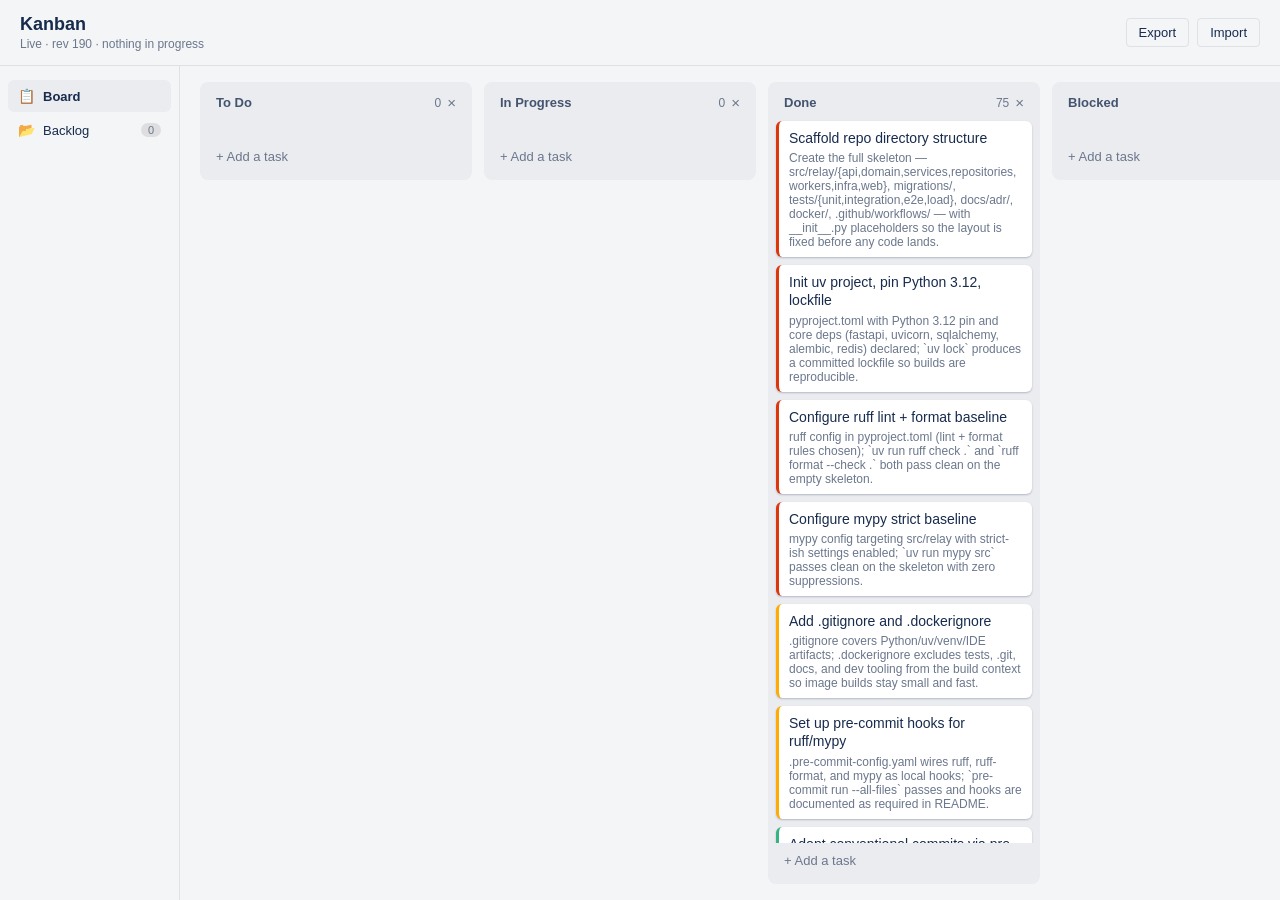
==== commit ac6ca562: "docs: add docs/failure-modes.md with Phase 1 rows New file (Phase 0 never created one). Covers the f" ====
--- a/kanban-board/index.html
+++ b/kanban-board/index.html
@@ -356,7 +356,7 @@
 <body>
 
 <script type="application/json" id="board-seed">
-{"rev":188,"columns":["col-todo","col-doing","col-done","col-blocked"],"columnData":{"col-todo":{"title":"To Do","taskIds":[]},"col-doing":{"title":"In Progress","taskIds":[]},"col-done":{"title":"Done","taskIds":["task-p0-01","task-p0-02","task-p0-03","task-p0-04","task-p0-06","task-p0-05","task-p0-39","task-p0-07","task-p0-08","task-p0-09","task-p0-10","task-p0-11","task-p0-12","task-p0-13","task-p0-14","task-p0-15","task-p0-16","task-p0-17","task-p0-18","task-p0-19","task-p0-20","task-p0-21","task-p0-22","task-p0-23","task-p0-24","task-p0-25","task-p0-26","task-p0-27","task-p0-28","task-p0-29","task-p0-30","task-p0-40","task-p0-41","task-p0-32","task-p0-36","task-p0-37","task-p0-31","task-p0-33","task-p0-34","task-p0-35","task-p0-38","task-p1-01","task-p1-02","task-p1-03","task-p1-04","task-p1-05","task-p1-06","task-p1-07","task-p1-08","task-p1-09","task-p1-10","task-p1-11","task-p1-12","task-p1-13","task-p1-14","task-p1-15","task-p1-16","task-p1-17","task-p1-18","task-p1-19","task-p1-20","task-p1-21","task-p1-22","task-p1-23","task-p1-24","task-p1-27","task-p1-28","task-p1-30","task-p1-31","task-p1-32","task-p1-29","task-p1-25","task-p1-26","task-p1-33"]},"col-blocked":{"title":"Blocked","taskIds":[]}},"tasks":{"task-p0-01":{"id":"task-p0-01","title":"Scaffold repo directory structure","description":"Create the full skeleton \u2014 src/relay/{api,domain,services,repositories,workers,infra,web}, migrations/, tests/{unit,integration,e2e,load}, docs/adr/, docker/, .github/workflows/ \u2014 with __init__.py placeholders so the layout is fixed before any code lands.","priority":"high","createdAt":1},"task-p0-02":{"id":"task-p0-02","title":"Init uv project, pin Python 3.12, lockfile","description":"pyproject.toml with Python 3.12 pin and core deps (fastapi, uvicorn, sqlalchemy, alembic, redis) declared; `uv lock` produces a committed lockfile so builds are reproducible.","priority":"high","createdAt":2},"task-p0-03":{"id":"task-p0-03","title":"Configure ruff lint + format baseline","description":"ruff config in pyproject.toml (lint + format rules chosen); `uv run ruff check .` and `ruff format --check .` both pass clean on the empty skeleton.","priority":"high","createdAt":3},"task-p0-04":{"id":"task-p0-04","title":"Configure mypy strict baseline","description":"mypy config targeting src/relay with strict-ish settings enabled; `uv run mypy src` passes clean on the skeleton with zero suppressions.","priority":"high","createdAt":4},"task-p0-05":{"id":"task-p0-05","title":"Set up pre-commit hooks for ruff/mypy","description":".pre-commit-config.yaml wires ruff, ruff-format, and mypy as local hooks; `pre-commit run --all-files` passes and hooks are documented as required in README.","priority":"medium","createdAt":5},"task-p0-06":{"id":"task-p0-06","title":"Add .gitignore and .dockerignore","description":".gitignore covers Python/uv/venv/IDE artifacts; .dockerignore excludes tests, .git, docs, and dev tooling from the build context so image builds stay small and fast.","priority":"medium","createdAt":6},"task-p0-07":{"id":"task-p0-07","title":"Bootstrap FastAPI app entrypoint","description":"src/relay/api exposes an ASGI app factory (create_app), runnable via uvicorn locally with an empty router \u2014 no business endpoints yet, just a booting app.","priority":"high","createdAt":7},"task-p0-08":{"id":"task-p0-08","title":"Add pydantic-settings config module","description":"src/relay/infra config module loads all runtime settings (DB URL, Redis URL, ports, log level) from env vars via pydantic-settings, with a typed Settings object injected into the app.","priority":"medium","createdAt":8},"task-p0-09":{"id":"task-p0-09","title":"Write .env.example with all variables documented","description":"Every env var consumed by Settings is listed with a comment explaining purpose and a safe example value; no real secrets present; referenced from README.","priority":"medium","createdAt":9},"task-p0-10":{"id":"task-p0-10","title":"Configure pytest + FastAPI TestClient fixtures","description":"pytest config plus conftest.py providing an app/TestClient fixture, so tests/unit and tests/integration can both import and exercise the app.","priority":"medium","createdAt":10},"task-p0-11":{"id":"task-p0-11","title":"Implement /healthz liveness endpoint","description":"GET /healthz returns 200 with no dependency checks (process-alive only); unit test asserts 200 and expected payload shape.","priority":"medium","createdAt":11},"task-p0-12":{"id":"task-p0-12","title":"Add SQLAlchemy async engine/session setup","description":"src/relay/infra defines an async engine/session factory built from Settings' DB URL, with a FastAPI dependency for a request-scoped session \u2014 no models yet.","priority":"medium","createdAt":12},"task-p0-13":{"id":"task-p0-13","title":"Wire Alembic migrations (env.py, initial revision)","description":"alembic init under migrations/, env.py reads DB URL from Settings (not hardcoded), and an initial empty revision runs `alembic upgrade head` successfully against local Postgres.","priority":"high","createdAt":13},"task-p0-14":{"id":"task-p0-14","title":"Provision test DB via Alembic, not create_all","description":"Integration test fixture spins up/points at a test database and applies schema exclusively via `alembic upgrade head`; confirm zero calls to Base.metadata.create_all anywhere in the repo.","priority":"high","createdAt":14},"task-p0-15":{"id":"task-p0-15","title":"Add Redis client wiring in infra layer","description":"src/relay/infra defines a Redis client/connection factory built from Settings' Redis URL, exposed as a FastAPI dependency \u2014 no stream logic yet, just connectivity.","priority":"medium","createdAt":15},"task-p0-16":{"id":"task-p0-16","title":"Implement /readyz checking Postgres + Redis","description":"GET /readyz performs a real query against Postgres and a real ping against Redis, returning 200 only if both succeed and 503 with a per-dependency breakdown otherwise; tests cover both healthy and simulated-failure cases.","priority":"medium","createdAt":16},"task-p0-17":{"id":"task-p0-17","title":"Write multi-stage Dockerfile (builder + runtime)","description":"Builder stage installs deps via uv into a venv/wheel; runtime stage is slim, copies only the built artifact, and dependency layers are ordered so code changes don't invalidate the dep cache.","priority":"high","createdAt":17},"task-p0-18":{"id":"task-p0-18","title":"Harden Dockerfile: non-root, read-only, pinned digest","description":"Runtime stage runs as a non-root user, sets a read-only root filesystem (with explicit writable tmpfs where needed), pins the base image by digest, and adds a HEALTHCHECK hitting /healthz.","priority":"medium","createdAt":18},"task-p0-19":{"id":"task-p0-19","title":"Build image locally, record size in README","description":"`docker build` succeeds, final image size is captured and added to README alongside the build command, giving a baseline to track regressions against.","priority":"low","createdAt":19},"task-p0-20":{"id":"task-p0-20","title":"Write docker-compose.yml (api, postgres, redis)","description":"Compose file brings up api + postgres + redis with named volumes for Postgres data, env vars sourced from .env, and api depends_on healthy postgres/redis.","priority":"high","createdAt":20},"task-p0-21":{"id":"task-p0-21","title":"Add Caddy service to compose for local proxying","description":"Caddy service added to compose with a local Caddyfile reverse-proxying to the api container over plain HTTP for local dev (no TLS requirement yet).","priority":"medium","createdAt":21},"task-p0-22":{"id":"task-p0-22","title":"Verify local stack boots, /readyz goes green","description":"`docker compose up` brings the full stack up from a clean state and curl against /readyz through Caddy returns 200, confirming api, Postgres, and Redis are correctly wired end to end.","priority":"high","createdAt":22},"task-p0-23":{"id":"task-p0-23","title":"Write Makefile for common dev commands","description":"Makefile exposes targets for lint, typecheck, test, up/down, migrate, and build so all dev workflows are one command; referenced from README as the canonical entrypoint.","priority":"medium","createdAt":23},"task-p0-24":{"id":"task-p0-24","title":"CI job: ruff + mypy on every PR","description":"GitHub Actions workflow triggered on PR runs ruff check, ruff format --check, and mypy src, failing the check on any violation.","priority":"high","createdAt":24},"task-p0-25":{"id":"task-p0-25","title":"CI job: pytest unit + integration suite","description":"CI job spins up Postgres/Redis service containers and runs pytest tests/unit tests/integration, failing the PR check on any test failure.","priority":"medium","createdAt":25},"task-p0-26":{"id":"task-p0-26","title":"CI job: Alembic upgrade/downgrade round-trip","description":"CI job runs alembic upgrade head, downgrade -1, upgrade head against a scratch Postgres service container on every PR, catching irreversible or broken migrations before merge.","priority":"high","createdAt":26},"task-p0-27":{"id":"task-p0-27","title":"CI job: import-linter architecture contracts","description":"import-linter config encodes the intended layering (api \u2192 services \u2192 domain/repositories \u2192 infra, no reverse imports) and runs as a required CI job.","priority":"medium","createdAt":27},"task-p0-28":{"id":"task-p0-28","title":"CI job: pip-audit dependency scan","description":"pip-audit runs against the locked dependency set on every PR and fails on high-severity known vulnerabilities.","priority":"medium","createdAt":28},"task-p0-29":{"id":"task-p0-29","title":"CI job: validate Docker image build","description":"CI job runs docker build on every PR (no push) to catch Dockerfile breakage before merge, independent of the GHCR publish step.","priority":"medium","createdAt":29},"task-p0-30":{"id":"task-p0-30","title":"Add pull request template","description":".github/PULL_REQUEST_TEMPLATE.md prompts for change summary, testing performed, and migration/rollback notes so every PR carries consistent context.","priority":"low","createdAt":30},"task-p0-31":{"id":"task-p0-31","title":"Enable branch protection requiring CI checks","description":"main branch protection configured to require lint/typecheck, test, migration round-trip, import-linter, pip-audit, and docker-build checks to pass plus at least one review before merge.\n\nBLOCKED: Needs a live GitHub repo (this repo isn't pushed anywhere yet) plus admin access to configure branch protection rules.","priority":"medium","createdAt":31},"task-p0-32":{"id":"task-p0-32","title":"CI: build + push image to GHCR on main","description":"On merge to main, a workflow builds the production image and pushes it to GHCR tagged with the commit SHA (and latest), reusing the Dockerfile validated in CI.","priority":"high","createdAt":32},"task-p0-33":{"id":"task-p0-33","title":"Provision VPS: Docker, firewall, DNS record","description":"Target VPS has Docker + Compose installed, firewall allows only 22/80/443, and the project domain's A record points at the VPS IP.\n\nBLOCKED: Needs an actual VPS (provider, IP/SSH access) and a registered domain name from the user; nothing to provision against yet.","priority":"high","createdAt":33},"task-p0-34":{"id":"task-p0-34","title":"Add GitHub Actions deploy secrets (SSH)","description":"Deploy SSH private key, host, and user stored as GitHub Actions repo secrets; a minimal test workflow confirms SSH connectivity from Actions to the VPS.\n\nBLOCKED: Needs a live GitHub repo to hold Actions secrets, plus the VPS SSH key from p0-33.","priority":"medium","createdAt":34},"task-p0-35":{"id":"task-p0-35","title":"Configure production Caddy for real domain TLS","description":"Production Caddyfile on the VPS reverse-proxies the real domain to the api container and lets Caddy provision/renew TLS automatically via ACME; verified with a manual docker compose up on the VPS.\n\nBLOCKED: Needs the real domain name (for the Caddyfile) and the live VPS from p0-33.","priority":"high","createdAt":35},"task-p0-36":{"id":"task-p0-36","title":"Add tag-triggered deploy workflow (SSH + migrate)","description":"Pushing a version tag triggers a workflow that SSHes into the VPS, pulls the SHA-tagged image from GHCR, runs alembic upgrade head against production, then docker compose up -d.","priority":"high","createdAt":36},"task-p0-37":{"id":"task-p0-37","title":"Add health-gated deploy swap with auto-rollback","description":"Deploy workflow polls /readyz after compose up; on success the swap is complete, on failure it aborts and leaves the previous container running untouched, with the workflow reporting failure clearly.","priority":"high","createdAt":37},"task-p0-38":{"id":"task-p0-38","title":"Ship first production deploy (day-5 milestone)","description":"Tag a release, run the full pipeline end to end, and confirm https://<domain>/readyz returns 200 over real TLS with no manual intervention \u2014 the \"skeleton in production\" milestone.\n\nBLOCKED: Needs everything above (repo, VPS, DNS, secrets) to actually be live before a first deploy can run.","priority":"high","createdAt":38},"task-p0-39":{"id":"task-p0-39","title":"Adopt conventional commits via pre-commit hook","description":"A commit-msg hook (e.g. commitlint or a pre-commit hook) enforces conventional commit format locally, matching the convention documented in README/CONTRIBUTING.","priority":"low","createdAt":39},"task-p0-40":{"id":"task-p0-40","title":"Write first ADR: Phase 0 stack + deploy decisions","description":"docs/adr/0001-phase-0-skeleton.md records the key choices (uv, Alembic-only migrations, Caddy for TLS, health-gated deploy) and the alternatives rejected, in the project's ADR format.","priority":"low","createdAt":40},"task-p0-41":{"id":"task-p0-41","title":"Finalize README: setup, env vars, image size","description":"README covers local setup (Makefile targets), full env var reference (linking .env.example), final Docker image size, and a one-paragraph architecture overview of the running stack.","priority":"low","createdAt":41},"task-p1-01":{"id":"task-p1-01","title":"Scaffold Phase 1 domain/services/repositories modules","description":"Add empty domain/services/repositories submodules for tenants, api_keys, endpoints, and events with docstrings pinning the api \u2192 services \u2192 repositories \u2192 infra layering (domain imports nothing) before any Phase 1 code lands.","priority":"high","createdAt":1},"task-p1-02":{"id":"task-p1-02","title":"Alembic migration: create tenants table","description":"Autogenerate and hand-review a migration creating the tenants table (id, name, created_at, deleted_at) with `alembic upgrade head` verified locally against Postgres.","priority":"high","createdAt":2},"task-p1-03":{"id":"task-p1-03","title":"Alembic migration: create api_keys table","description":"Autogenerate and hand-review a migration creating the api_keys table (tenant_id FK, key_hash, key_prefix, scopes, revoked_at, created_at) with an index on key_prefix for fast lookup without a full-table scan.","priority":"high","createdAt":3},"task-p1-04":{"id":"task-p1-04","title":"Alembic migration: create endpoints table","description":"Autogenerate and hand-review a migration creating the endpoints table (tenant_id FK, url, secret, subscribed_event_types, status, breaker_state, opened_at) per the plan's data model, hand-reviewed before merge.","priority":"high","createdAt":4},"task-p1-05":{"id":"task-p1-05","title":"Alembic migration: create events table with idempotency constraint","description":"Autogenerate and hand-review a migration creating the events table (tenant_id FK, type, payload JSONB, idempotency_key, created_at) with a `UNIQUE(tenant_id, idempotency_key)` constraint enforced at the DB level.","priority":"high","createdAt":5},"task-p1-06":{"id":"task-p1-06","title":"Define Phase 1 domain entities","description":"Define pure domain entities for Tenant, ApiKey, Endpoint, and Event as dataclasses/value objects with zero I/O and zero framework imports, expressing business rules (e.g. an ApiKey knows how to check its own scopes) independent of persistence or wire format.","priority":"high","createdAt":6},"task-p1-07":{"id":"task-p1-07","title":"Define Phase 1 ORM models","description":"Define SQLAlchemy 2.0 mapped classes for Tenant, ApiKey, Endpoint, and Event matching the Phase 1 migrations, kept in the repositories layer and never imported by the domain or api layers.","priority":"high","createdAt":7},"task-p1-08":{"id":"task-p1-08","title":"Define Phase 1 Pydantic wire schemas","description":"Define Pydantic request/response schemas for tenant, api-key, endpoint, and event payloads (create/update/read variants) in the api layer, mapped to/from domain entities at the boundary and never passed into services directly.","priority":"high","createdAt":8},"task-p1-09":{"id":"task-p1-09","title":"Implement TenantRepository and ApiKeyRepository","description":"Implement TenantRepository and ApiKeyRepository over the async SQLAlchemy session, exposing create/get/list/revoke operations that return domain entities (never ORM objects) and support prefix-based API key lookup.","priority":"high","createdAt":9},"task-p1-10":{"id":"task-p1-10","title":"Implement EndpointRepository with keyset pagination","description":"Implement EndpointRepository with create/get/update/delete/list operations returning domain entities, where list() accepts a cursor and limit and orders by a stable key for keyset pagination.","priority":"medium","createdAt":10},"task-p1-11":{"id":"task-p1-11","title":"Implement EventRepository with idempotency conflict detection","description":"Implement EventRepository with an insert operation that catches the `UNIQUE(tenant_id, idempotency_key)` DB violation and surfaces it as a typed domain conflict for the service layer to handle, rather than leaking a raw DB exception.","priority":"high","createdAt":11},"task-p1-12":{"id":"task-p1-12","title":"Implement unit-of-work for transaction boundaries","description":"Implement a unit-of-work context manager wrapping the async SQLAlchemy session and repositories, giving each service use case a single commit/rollback boundary instead of ad hoc session handling scattered across services.","priority":"high","createdAt":12},"task-p1-13":{"id":"task-p1-13","title":"Implement API key hashing, prefix, and verification","description":"Implement API key generation, salted hashing over the secret portion, prefix extraction, and constant-time verification as pure domain/infra logic, unit-tested against known vectors including tampered and truncated keys.","priority":"high","createdAt":13},"task-p1-14":{"id":"task-p1-14","title":"Implement API key issuance, rotation, and revocation service","description":"Implement an ApiKeyService use case for issuing a new key for a tenant, rotating a key (revoke + issue atomically via the unit-of-work), and revoking a key, returning the plaintext key exactly once at issuance time only.","priority":"medium","createdAt":14},"task-p1-15":{"id":"task-p1-15","title":"Implement auth dependency: key validation, scopes, tenant isolation","description":"Implement a FastAPI dependency that extracts the API key from the request header, verifies its hash and revocation status, loads the owning tenant, enforces required scopes, and scopes all downstream queries to that tenant \u2014 rejecting missing/malformed/revoked keys with 401 before any handler code runs.","priority":"high","createdAt":15},"task-p1-16":{"id":"task-p1-16","title":"Implement EndpointService use cases","description":"Implement an EndpointService with register/list/update/delete use cases (validating URL format and subscribed event types) operating purely on domain entities via the unit-of-work, with no FastAPI or SQLAlchemy imports.","priority":"medium","createdAt":16},"task-p1-17":{"id":"task-p1-17","title":"Implement /v1/endpoints CRUD router","description":"Implement the /v1/endpoints router (POST/GET/PATCH/DELETE) delegating entirely to EndpointService with no DB session or ORM import in the router module, converting between Pydantic schemas and domain entities at the boundary.","priority":"medium","createdAt":17},"task-p1-18":{"id":"task-p1-18","title":"Implement cursor pagination utility","description":"Implement an opaque, encoded cursor pagination helper (encode/decode keyset cursors) shared across list endpoints, replacing OFFSET-based paging, with unit tests covering forward paging and an invalid-cursor error case.","priority":"medium","createdAt":18},"task-p1-19":{"id":"task-p1-19","title":"Wire cursor pagination into GET /v1/endpoints","description":"Wire the cursor pagination helper into GET /v1/endpoints, returning `next_cursor`/`has_more` in the response envelope, covered by a test asserting stable ordering and no skipped/duplicated rows across pages.","priority":"medium","createdAt":19},"task-p1-20":{"id":"task-p1-20","title":"Implement EventIngestService idempotency-key handling","description":"Implement an EventIngestService use case that, given a tenant, event payload, and `Idempotency-Key`, returns the existing event unchanged if the key was seen before with an identical body, and raises a typed conflict if the key was seen before with a differing body.","priority":"high","createdAt":20},"task-p1-21":{"id":"task-p1-21","title":"Implement POST /v1/events ingest router","description":"Implement POST /v1/events delegating to EventIngestService, returning `202 Accepted` with a `Location` header pointing at the created event, and translating the idempotency conflict into the shared problem+json error envelope.","priority":"high","createdAt":21},"task-p1-22":{"id":"task-p1-22","title":"Implement RFC 9457 exception hierarchy and central handler","description":"Implement the internal exception hierarchy and a central FastAPI exception handler mapping all raised exceptions to RFC 9457 `application/problem+json` responses with `type`, `title`, `status`, `detail`, `instance`, and `trace_id` fields, never leaking a stack trace across the wire.","priority":"high","createdAt":22},"task-p1-23":{"id":"task-p1-23","title":"Normalize Pydantic 422s into the problem+json envelope","description":"Override FastAPI's default RequestValidationError handling so Pydantic 422s are normalized into the same problem+json envelope used by the rest of the API, with field-level errors under `detail` and no framework-default error shape leaking through.","priority":"medium","createdAt":23},"task-p1-24":{"id":"task-p1-24","title":"Add trace_id middleware for requests and errors","description":"Add middleware that generates (or propagates an inbound) trace/correlation ID per request, attaches it to structured logs for that request, and includes it in every problem+json error response so a user can quote it back.","priority":"medium","createdAt":24},"task-p1-27":{"id":"task-p1-27","title":"Extend import-linter contract for Phase 1 modules","description":"Extend the import-linter contract to cover the new tenants/api_keys/endpoints/events modules across api/services/domain/repositories, and verify a deliberately forbidden import (repositories importing from domain) fails the contract.","priority":"medium","createdAt":27},"task-p1-28":{"id":"task-p1-28","title":"Add testcontainers Postgres fixture for integration suite","description":"Add a testcontainers-managed real Postgres fixture for tests/integration (container-scoped, schema applied via `alembic upgrade head`, transactional rollback per test), reusing the Phase 0 Redis client wiring with no stream logic, and confirm no SQLite or mocked DB appears anywhere in the suite.","priority":"high","createdAt":28},"task-p1-32":{"id":"task-p1-32","title":"Integration test: revoked/malformed key and tenant isolation","description":"Add integration tests proving a revoked or malformed API key is rejected with `401`, and that a valid key belonging to tenant A cannot read or modify tenant B's endpoints or events, covering Testing scenario #12 against real Postgres.","priority":"high","createdAt":32},"task-p1-30":{"id":"task-p1-30","title":"Integration test: idempotency key dedup","description":"Add an integration test proving a duplicate POST /v1/events with the same `Idempotency-Key` and identical body returns the original event with no second row inserted, covering Testing scenario #5 against real Postgres.","priority":"high","createdAt":30},"task-p1-31":{"id":"task-p1-31","title":"Integration test: 409 on differing body for reused key","description":"Add an integration test proving POST /v1/events with a reused `Idempotency-Key` but a differing body returns `409` via the problem+json envelope, covering Testing scenario #6 against real Postgres.","priority":"high","createdAt":31},"task-p1-29":{"id":"task-p1-29","title":"Add polyfactory factories for Phase 1 entities","description":"Add polyfactory factories for Tenant, ApiKey, Endpoint, and Event domain entities so integration tests can generate realistic test data without hand-rolled fixtures.","priority":"medium","createdAt":29},"task-p1-25":{"id":"task-p1-25","title":"Add OpenAPI examples and auth scheme docs","description":"Add request/response examples and a documented API-key auth security scheme to every Phase 1 v1 endpoint's OpenAPI metadata, including the full set of problem+json error response shapes per endpoint.","priority":"medium","createdAt":25},"task-p1-26":{"id":"task-p1-26","title":"CI job: OpenAPI spec drift check","description":"Add a CI step that generates the OpenAPI spec from the running app, diffs it against a committed spec file under docs/, and fails the build on drift, with a Makefile target to regenerate the committed spec locally.","priority":"medium","createdAt":26},"task-p1-33":{"id":"task-p1-33","title":"Write ADR: Phase 1 API and domain decisions","description":"Write docs/adr/0002-phase-1-api-domain.md capturing the Phase 1 decisions (three-model-set layering, idempotency-key conflict semantics, cursor vs offset pagination, API key hashing scheme) with alternatives considered and the tradeoff accepted for each.","priority":"low","createdAt":33}},"backlog":[{"id":"backlog-p1-34","title":"Update docs/failure-modes.md with Phase 1 rows","description":"Add Phase 1 rows to docs/failure-modes.md (duplicate idempotency key, differing-body idempotency conflict, revoked/malformed API key, cross-tenant access attempt), each naming the expected behavior and the test that proves it.","priority":"low","createdAt":34}]}
+{"rev":190,"columns":["col-todo","col-doing","col-done","col-blocked"],"columnData":{"col-todo":{"title":"To Do","taskIds":[]},"col-doing":{"title":"In Progress","taskIds":[]},"col-done":{"title":"Done","taskIds":["task-p0-01","task-p0-02","task-p0-03","task-p0-04","task-p0-06","task-p0-05","task-p0-39","task-p0-07","task-p0-08","task-p0-09","task-p0-10","task-p0-11","task-p0-12","task-p0-13","task-p0-14","task-p0-15","task-p0-16","task-p0-17","task-p0-18","task-p0-19","task-p0-20","task-p0-21","task-p0-22","task-p0-23","task-p0-24","task-p0-25","task-p0-26","task-p0-27","task-p0-28","task-p0-29","task-p0-30","task-p0-40","task-p0-41","task-p0-32","task-p0-36","task-p0-37","task-p0-31","task-p0-33","task-p0-34","task-p0-35","task-p0-38","task-p1-01","task-p1-02","task-p1-03","task-p1-04","task-p1-05","task-p1-06","task-p1-07","task-p1-08","task-p1-09","task-p1-10","task-p1-11","task-p1-12","task-p1-13","task-p1-14","task-p1-15","task-p1-16","task-p1-17","task-p1-18","task-p1-19","task-p1-20","task-p1-21","task-p1-22","task-p1-23","task-p1-24","task-p1-27","task-p1-28","task-p1-30","task-p1-31","task-p1-32","task-p1-29","task-p1-25","task-p1-26","task-p1-33","task-p1-34"]},"col-blocked":{"title":"Blocked","taskIds":[]}},"tasks":{"task-p0-01":{"id":"task-p0-01","title":"Scaffold repo directory structure","description":"Create the full skeleton \u2014 src/relay/{api,domain,services,repositories,workers,infra,web}, migrations/, tests/{unit,integration,e2e,load}, docs/adr/, docker/, .github/workflows/ \u2014 with __init__.py placeholders so the layout is fixed before any code lands.","priority":"high","createdAt":1},"task-p0-02":{"id":"task-p0-02","title":"Init uv project, pin Python 3.12, lockfile","description":"pyproject.toml with Python 3.12 pin and core deps (fastapi, uvicorn, sqlalchemy, alembic, redis) declared; `uv lock` produces a committed lockfile so builds are reproducible.","priority":"high","createdAt":2},"task-p0-03":{"id":"task-p0-03","title":"Configure ruff lint + format baseline","description":"ruff config in pyproject.toml (lint + format rules chosen); `uv run ruff check .` and `ruff format --check .` both pass clean on the empty skeleton.","priority":"high","createdAt":3},"task-p0-04":{"id":"task-p0-04","title":"Configure mypy strict baseline","description":"mypy config targeting src/relay with strict-ish settings enabled; `uv run mypy src` passes clean on the skeleton with zero suppressions.","priority":"high","createdAt":4},"task-p0-05":{"id":"task-p0-05","title":"Set up pre-commit hooks for ruff/mypy","description":".pre-commit-config.yaml wires ruff, ruff-format, and mypy as local hooks; `pre-commit run --all-files` passes and hooks are documented as required in README.","priority":"medium","createdAt":5},"task-p0-06":{"id":"task-p0-06","title":"Add .gitignore and .dockerignore","description":".gitignore covers Python/uv/venv/IDE artifacts; .dockerignore excludes tests, .git, docs, and dev tooling from the build context so image builds stay small and fast.","priority":"medium","createdAt":6},"task-p0-07":{"id":"task-p0-07","title":"Bootstrap FastAPI app entrypoint","description":"src/relay/api exposes an ASGI app factory (create_app), runnable via uvicorn locally with an empty router \u2014 no business endpoints yet, just a booting app.","priority":"high","createdAt":7},"task-p0-08":{"id":"task-p0-08","title":"Add pydantic-settings config module","description":"src/relay/infra config module loads all runtime settings (DB URL, Redis URL, ports, log level) from env vars via pydantic-settings, with a typed Settings object injected into the app.","priority":"medium","createdAt":8},"task-p0-09":{"id":"task-p0-09","title":"Write .env.example with all variables documented","description":"Every env var consumed by Settings is listed with a comment explaining purpose and a safe example value; no real secrets present; referenced from README.","priority":"medium","createdAt":9},"task-p0-10":{"id":"task-p0-10","title":"Configure pytest + FastAPI TestClient fixtures","description":"pytest config plus conftest.py providing an app/TestClient fixture, so tests/unit and tests/integration can both import and exercise the app.","priority":"medium","createdAt":10},"task-p0-11":{"id":"task-p0-11","title":"Implement /healthz liveness endpoint","description":"GET /healthz returns 200 with no dependency checks (process-alive only); unit test asserts 200 and expected payload shape.","priority":"medium","createdAt":11},"task-p0-12":{"id":"task-p0-12","title":"Add SQLAlchemy async engine/session setup","description":"src/relay/infra defines an async engine/session factory built from Settings' DB URL, with a FastAPI dependency for a request-scoped session \u2014 no models yet.","priority":"medium","createdAt":12},"task-p0-13":{"id":"task-p0-13","title":"Wire Alembic migrations (env.py, initial revision)","description":"alembic init under migrations/, env.py reads DB URL from Settings (not hardcoded), and an initial empty revision runs `alembic upgrade head` successfully against local Postgres.","priority":"high","createdAt":13},"task-p0-14":{"id":"task-p0-14","title":"Provision test DB via Alembic, not create_all","description":"Integration test fixture spins up/points at a test database and applies schema exclusively via `alembic upgrade head`; confirm zero calls to Base.metadata.create_all anywhere in the repo.","priority":"high","createdAt":14},"task-p0-15":{"id":"task-p0-15","title":"Add Redis client wiring in infra layer","description":"src/relay/infra defines a Redis client/connection factory built from Settings' Redis URL, exposed as a FastAPI dependency \u2014 no stream logic yet, just connectivity.","priority":"medium","createdAt":15},"task-p0-16":{"id":"task-p0-16","title":"Implement /readyz checking Postgres + Redis","description":"GET /readyz performs a real query against Postgres and a real ping against Redis, returning 200 only if both succeed and 503 with a per-dependency breakdown otherwise; tests cover both healthy and simulated-failure cases.","priority":"medium","createdAt":16},"task-p0-17":{"id":"task-p0-17","title":"Write multi-stage Dockerfile (builder + runtime)","description":"Builder stage installs deps via uv into a venv/wheel; runtime stage is slim, copies only the built artifact, and dependency layers are ordered so code changes don't invalidate the dep cache.","priority":"high","createdAt":17},"task-p0-18":{"id":"task-p0-18","title":"Harden Dockerfile: non-root, read-only, pinned digest","description":"Runtime stage runs as a non-root user, sets a read-only root filesystem (with explicit writable tmpfs where needed), pins the base image by digest, and adds a HEALTHCHECK hitting /healthz.","priority":"medium","createdAt":18},"task-p0-19":{"id":"task-p0-19","title":"Build image locally, record size in README","description":"`docker build` succeeds, final image size is captured and added to README alongside the build command, giving a baseline to track regressions against.","priority":"low","createdAt":19},"task-p0-20":{"id":"task-p0-20","title":"Write docker-compose.yml (api, postgres, redis)","description":"Compose file brings up api + postgres + redis with named volumes for Postgres data, env vars sourced from .env, and api depends_on healthy postgres/redis.","priority":"high","createdAt":20},"task-p0-21":{"id":"task-p0-21","title":"Add Caddy service to compose for local proxying","description":"Caddy service added to compose with a local Caddyfile reverse-proxying to the api container over plain HTTP for local dev (no TLS requirement yet).","priority":"medium","createdAt":21},"task-p0-22":{"id":"task-p0-22","title":"Verify local stack boots, /readyz goes green","description":"`docker compose up` brings the full stack up from a clean state and curl against /readyz through Caddy returns 200, confirming api, Postgres, and Redis are correctly wired end to end.","priority":"high","createdAt":22},"task-p0-23":{"id":"task-p0-23","title":"Write Makefile for common dev commands","description":"Makefile exposes targets for lint, typecheck, test, up/down, migrate, and build so all dev workflows are one command; referenced from README as the canonical entrypoint.","priority":"medium","createdAt":23},"task-p0-24":{"id":"task-p0-24","title":"CI job: ruff + mypy on every PR","description":"GitHub Actions workflow triggered on PR runs ruff check, ruff format --check, and mypy src, failing the check on any violation.","priority":"high","createdAt":24},"task-p0-25":{"id":"task-p0-25","title":"CI job: pytest unit + integration suite","description":"CI job spins up Postgres/Redis service containers and runs pytest tests/unit tests/integration, failing the PR check on any test failure.","priority":"medium","createdAt":25},"task-p0-26":{"id":"task-p0-26","title":"CI job: Alembic upgrade/downgrade round-trip","description":"CI job runs alembic upgrade head, downgrade -1, upgrade head against a scratch Postgres service container on every PR, catching irreversible or broken migrations before merge.","priority":"high","createdAt":26},"task-p0-27":{"id":"task-p0-27","title":"CI job: import-linter architecture contracts","description":"import-linter config encodes the intended layering (api \u2192 services \u2192 domain/repositories \u2192 infra, no reverse imports) and runs as a required CI job.","priority":"medium","createdAt":27},"task-p0-28":{"id":"task-p0-28","title":"CI job: pip-audit dependency scan","description":"pip-audit runs against the locked dependency set on every PR and fails on high-severity known vulnerabilities.","priority":"medium","createdAt":28},"task-p0-29":{"id":"task-p0-29","title":"CI job: validate Docker image build","description":"CI job runs docker build on every PR (no push) to catch Dockerfile breakage before merge, independent of the GHCR publish step.","priority":"medium","createdAt":29},"task-p0-30":{"id":"task-p0-30","title":"Add pull request template","description":".github/PULL_REQUEST_TEMPLATE.md prompts for change summary, testing performed, and migration/rollback notes so every PR carries consistent context.","priority":"low","createdAt":30},"task-p0-31":{"id":"task-p0-31","title":"Enable branch protection requiring CI checks","description":"main branch protection configured to require lint/typecheck, test, migration round-trip, import-linter, pip-audit, and docker-build checks to pass plus at least one review before merge.\n\nBLOCKED: Needs a live GitHub repo (this repo isn't pushed anywhere yet) plus admin access to configure branch protection rules.","priority":"medium","createdAt":31},"task-p0-32":{"id":"task-p0-32","title":"CI: build + push image to GHCR on main","description":"On merge to main, a workflow builds the production image and pushes it to GHCR tagged with the commit SHA (and latest), reusing the Dockerfile validated in CI.","priority":"high","createdAt":32},"task-p0-33":{"id":"task-p0-33","title":"Provision VPS: Docker, firewall, DNS record","description":"Target VPS has Docker + Compose installed, firewall allows only 22/80/443, and the project domain's A record points at the VPS IP.\n\nBLOCKED: Needs an actual VPS (provider, IP/SSH access) and a registered domain name from the user; nothing to provision against yet.","priority":"high","createdAt":33},"task-p0-34":{"id":"task-p0-34","title":"Add GitHub Actions deploy secrets (SSH)","description":"Deploy SSH private key, host, and user stored as GitHub Actions repo secrets; a minimal test workflow confirms SSH connectivity from Actions to the VPS.\n\nBLOCKED: Needs a live GitHub repo to hold Actions secrets, plus the VPS SSH key from p0-33.","priority":"medium","createdAt":34},"task-p0-35":{"id":"task-p0-35","title":"Configure production Caddy for real domain TLS","description":"Production Caddyfile on the VPS reverse-proxies the real domain to the api container and lets Caddy provision/renew TLS automatically via ACME; verified with a manual docker compose up on the VPS.\n\nBLOCKED: Needs the real domain name (for the Caddyfile) and the live VPS from p0-33.","priority":"high","createdAt":35},"task-p0-36":{"id":"task-p0-36","title":"Add tag-triggered deploy workflow (SSH + migrate)","description":"Pushing a version tag triggers a workflow that SSHes into the VPS, pulls the SHA-tagged image from GHCR, runs alembic upgrade head against production, then docker compose up -d.","priority":"high","createdAt":36},"task-p0-37":{"id":"task-p0-37","title":"Add health-gated deploy swap with auto-rollback","description":"Deploy workflow polls /readyz after compose up; on success the swap is complete, on failure it aborts and leaves the previous container running untouched, with the workflow reporting failure clearly.","priority":"high","createdAt":37},"task-p0-38":{"id":"task-p0-38","title":"Ship first production deploy (day-5 milestone)","description":"Tag a release, run the full pipeline end to end, and confirm https://<domain>/readyz returns 200 over real TLS with no manual intervention \u2014 the \"skeleton in production\" milestone.\n\nBLOCKED: Needs everything above (repo, VPS, DNS, secrets) to actually be live before a first deploy can run.","priority":"high","createdAt":38},"task-p0-39":{"id":"task-p0-39","title":"Adopt conventional commits via pre-commit hook","description":"A commit-msg hook (e.g. commitlint or a pre-commit hook) enforces conventional commit format locally, matching the convention documented in README/CONTRIBUTING.","priority":"low","createdAt":39},"task-p0-40":{"id":"task-p0-40","title":"Write first ADR: Phase 0 stack + deploy decisions","description":"docs/adr/0001-phase-0-skeleton.md records the key choices (uv, Alembic-only migrations, Caddy for TLS, health-gated deploy) and the alternatives rejected, in the project's ADR format.","priority":"low","createdAt":40},"task-p0-41":{"id":"task-p0-41","title":"Finalize README: setup, env vars, image size","description":"README covers local setup (Makefile targets), full env var reference (linking .env.example), final Docker image size, and a one-paragraph architecture overview of the running stack.","priority":"low","createdAt":41},"task-p1-01":{"id":"task-p1-01","title":"Scaffold Phase 1 domain/services/repositories modules","description":"Add empty domain/services/repositories submodules for tenants, api_keys, endpoints, and events with docstrings pinning the api \u2192 services \u2192 repositories \u2192 infra layering (domain imports nothing) before any Phase 1 code lands.","priority":"high","createdAt":1},"task-p1-02":{"id":"task-p1-02","title":"Alembic migration: create tenants table","description":"Autogenerate and hand-review a migration creating the tenants table (id, name, created_at, deleted_at) with `alembic upgrade head` verified locally against Postgres.","priority":"high","createdAt":2},"task-p1-03":{"id":"task-p1-03","title":"Alembic migration: create api_keys table","description":"Autogenerate and hand-review a migration creating the api_keys table (tenant_id FK, key_hash, key_prefix, scopes, revoked_at, created_at) with an index on key_prefix for fast lookup without a full-table scan.","priority":"high","createdAt":3},"task-p1-04":{"id":"task-p1-04","title":"Alembic migration: create endpoints table","description":"Autogenerate and hand-review a migration creating the endpoints table (tenant_id FK, url, secret, subscribed_event_types, status, breaker_state, opened_at) per the plan's data model, hand-reviewed before merge.","priority":"high","createdAt":4},"task-p1-05":{"id":"task-p1-05","title":"Alembic migration: create events table with idempotency constraint","description":"Autogenerate and hand-review a migration creating the events table (tenant_id FK, type, payload JSONB, idempotency_key, created_at) with a `UNIQUE(tenant_id, idempotency_key)` constraint enforced at the DB level.","priority":"high","createdAt":5},"task-p1-06":{"id":"task-p1-06","title":"Define Phase 1 domain entities","description":"Define pure domain entities for Tenant, ApiKey, Endpoint, and Event as dataclasses/value objects with zero I/O and zero framework imports, expressing business rules (e.g. an ApiKey knows how to check its own scopes) independent of persistence or wire format.","priority":"high","createdAt":6},"task-p1-07":{"id":"task-p1-07","title":"Define Phase 1 ORM models","description":"Define SQLAlchemy 2.0 mapped classes for Tenant, ApiKey, Endpoint, and Event matching the Phase 1 migrations, kept in the repositories layer and never imported by the domain or api layers.","priority":"high","createdAt":7},"task-p1-08":{"id":"task-p1-08","title":"Define Phase 1 Pydantic wire schemas","description":"Define Pydantic request/response schemas for tenant, api-key, endpoint, and event payloads (create/update/read variants) in the api layer, mapped to/from domain entities at the boundary and never passed into services directly.","priority":"high","createdAt":8},"task-p1-09":{"id":"task-p1-09","title":"Implement TenantRepository and ApiKeyRepository","description":"Implement TenantRepository and ApiKeyRepository over the async SQLAlchemy session, exposing create/get/list/revoke operations that return domain entities (never ORM objects) and support prefix-based API key lookup.","priority":"high","createdAt":9},"task-p1-10":{"id":"task-p1-10","title":"Implement EndpointRepository with keyset pagination","description":"Implement EndpointRepository with create/get/update/delete/list operations returning domain entities, where list() accepts a cursor and limit and orders by a stable key for keyset pagination.","priority":"medium","createdAt":10},"task-p1-11":{"id":"task-p1-11","title":"Implement EventRepository with idempotency conflict detection","description":"Implement EventRepository with an insert operation that catches the `UNIQUE(tenant_id, idempotency_key)` DB violation and surfaces it as a typed domain conflict for the service layer to handle, rather than leaking a raw DB exception.","priority":"high","createdAt":11},"task-p1-12":{"id":"task-p1-12","title":"Implement unit-of-work for transaction boundaries","description":"Implement a unit-of-work context manager wrapping the async SQLAlchemy session and repositories, giving each service use case a single commit/rollback boundary instead of ad hoc session handling scattered across services.","priority":"high","createdAt":12},"task-p1-13":{"id":"task-p1-13","title":"Implement API key hashing, prefix, and verification","description":"Implement API key generation, salted hashing over the secret portion, prefix extraction, and constant-time verification as pure domain/infra logic, unit-tested against known vectors including tampered and truncated keys.","priority":"high","createdAt":13},"task-p1-14":{"id":"task-p1-14","title":"Implement API key issuance, rotation, and revocation service","description":"Implement an ApiKeyService use case for issuing a new key for a tenant, rotating a key (revoke + issue atomically via the unit-of-work), and revoking a key, returning the plaintext key exactly once at issuance time only.","priority":"medium","createdAt":14},"task-p1-15":{"id":"task-p1-15","title":"Implement auth dependency: key validation, scopes, tenant isolation","description":"Implement a FastAPI dependency that extracts the API key from the request header, verifies its hash and revocation status, loads the owning tenant, enforces required scopes, and scopes all downstream queries to that tenant \u2014 rejecting missing/malformed/revoked keys with 401 before any handler code runs.","priority":"high","createdAt":15},"task-p1-16":{"id":"task-p1-16","title":"Implement EndpointService use cases","description":"Implement an EndpointService with register/list/update/delete use cases (validating URL format and subscribed event types) operating purely on domain entities via the unit-of-work, with no FastAPI or SQLAlchemy imports.","priority":"medium","createdAt":16},"task-p1-17":{"id":"task-p1-17","title":"Implement /v1/endpoints CRUD router","description":"Implement the /v1/endpoints router (POST/GET/PATCH/DELETE) delegating entirely to EndpointService with no DB session or ORM import in the router module, converting between Pydantic schemas and domain entities at the boundary.","priority":"medium","createdAt":17},"task-p1-18":{"id":"task-p1-18","title":"Implement cursor pagination utility","description":"Implement an opaque, encoded cursor pagination helper (encode/decode keyset cursors) shared across list endpoints, replacing OFFSET-based paging, with unit tests covering forward paging and an invalid-cursor error case.","priority":"medium","createdAt":18},"task-p1-19":{"id":"task-p1-19","title":"Wire cursor pagination into GET /v1/endpoints","description":"Wire the cursor pagination helper into GET /v1/endpoints, returning `next_cursor`/`has_more` in the response envelope, covered by a test asserting stable ordering and no skipped/duplicated rows across pages.","priority":"medium","createdAt":19},"task-p1-20":{"id":"task-p1-20","title":"Implement EventIngestService idempotency-key handling","description":"Implement an EventIngestService use case that, given a tenant, event payload, and `Idempotency-Key`, returns the existing event unchanged if the key was seen before with an identical body, and raises a typed conflict if the key was seen before with a differing body.","priority":"high","createdAt":20},"task-p1-21":{"id":"task-p1-21","title":"Implement POST /v1/events ingest router","description":"Implement POST /v1/events delegating to EventIngestService, returning `202 Accepted` with a `Location` header pointing at the created event, and translating the idempotency conflict into the shared problem+json error envelope.","priority":"high","createdAt":21},"task-p1-22":{"id":"task-p1-22","title":"Implement RFC 9457 exception hierarchy and central handler","description":"Implement the internal exception hierarchy and a central FastAPI exception handler mapping all raised exceptions to RFC 9457 `application/problem+json` responses with `type`, `title`, `status`, `detail`, `instance`, and `trace_id` fields, never leaking a stack trace across the wire.","priority":"high","createdAt":22},"task-p1-23":{"id":"task-p1-23","title":"Normalize Pydantic 422s into the problem+json envelope","description":"Override FastAPI's default RequestValidationError handling so Pydantic 422s are normalized into the same problem+json envelope used by the rest of the API, with field-level errors under `detail` and no framework-default error shape leaking through.","priority":"medium","createdAt":23},"task-p1-24":{"id":"task-p1-24","title":"Add trace_id middleware for requests and errors","description":"Add middleware that generates (or propagates an inbound) trace/correlation ID per request, attaches it to structured logs for that request, and includes it in every problem+json error response so a user can quote it back.","priority":"medium","createdAt":24},"task-p1-27":{"id":"task-p1-27","title":"Extend import-linter contract for Phase 1 modules","description":"Extend the import-linter contract to cover the new tenants/api_keys/endpoints/events modules across api/services/domain/repositories, and verify a deliberately forbidden import (repositories importing from domain) fails the contract.","priority":"medium","createdAt":27},"task-p1-28":{"id":"task-p1-28","title":"Add testcontainers Postgres fixture for integration suite","description":"Add a testcontainers-managed real Postgres fixture for tests/integration (container-scoped, schema applied via `alembic upgrade head`, transactional rollback per test), reusing the Phase 0 Redis client wiring with no stream logic, and confirm no SQLite or mocked DB appears anywhere in the suite.","priority":"high","createdAt":28},"task-p1-32":{"id":"task-p1-32","title":"Integration test: revoked/malformed key and tenant isolation","description":"Add integration tests proving a revoked or malformed API key is rejected with `401`, and that a valid key belonging to tenant A cannot read or modify tenant B's endpoints or events, covering Testing scenario #12 against real Postgres.","priority":"high","createdAt":32},"task-p1-30":{"id":"task-p1-30","title":"Integration test: idempotency key dedup","description":"Add an integration test proving a duplicate POST /v1/events with the same `Idempotency-Key` and identical body returns the original event with no second row inserted, covering Testing scenario #5 against real Postgres.","priority":"high","createdAt":30},"task-p1-31":{"id":"task-p1-31","title":"Integration test: 409 on differing body for reused key","description":"Add an integration test proving POST /v1/events with a reused `Idempotency-Key` but a differing body returns `409` via the problem+json envelope, covering Testing scenario #6 against real Postgres.","priority":"high","createdAt":31},"task-p1-29":{"id":"task-p1-29","title":"Add polyfactory factories for Phase 1 entities","description":"Add polyfactory factories for Tenant, ApiKey, Endpoint, and Event domain entities so integration tests can generate realistic test data without hand-rolled fixtures.","priority":"medium","createdAt":29},"task-p1-25":{"id":"task-p1-25","title":"Add OpenAPI examples and auth scheme docs","description":"Add request/response examples and a documented API-key auth security scheme to every Phase 1 v1 endpoint's OpenAPI metadata, including the full set of problem+json error response shapes per endpoint.","priority":"medium","createdAt":25},"task-p1-26":{"id":"task-p1-26","title":"CI job: OpenAPI spec drift check","description":"Add a CI step that generates the OpenAPI spec from the running app, diffs it against a committed spec file under docs/, and fails the build on drift, with a Makefile target to regenerate the committed spec locally.","priority":"medium","createdAt":26},"task-p1-33":{"id":"task-p1-33","title":"Write ADR: Phase 1 API and domain decisions","description":"Write docs/adr/0002-phase-1-api-domain.md capturing the Phase 1 decisions (three-model-set layering, idempotency-key conflict semantics, cursor vs offset pagination, API key hashing scheme) with alternatives considered and the tradeoff accepted for each.","priority":"low","createdAt":33},"task-p1-34":{"id":"task-p1-34","title":"Update docs/failure-modes.md with Phase 1 rows","description":"Add Phase 1 rows to docs/failure-modes.md (duplicate idempotency key, differing-body idempotency conflict, revoked/malformed API key, cross-tenant access attempt), each naming the expected behavior and the test that proves it.","priority":"low","createdAt":34}},"backlog":[]}
 </script>
 
 <header>
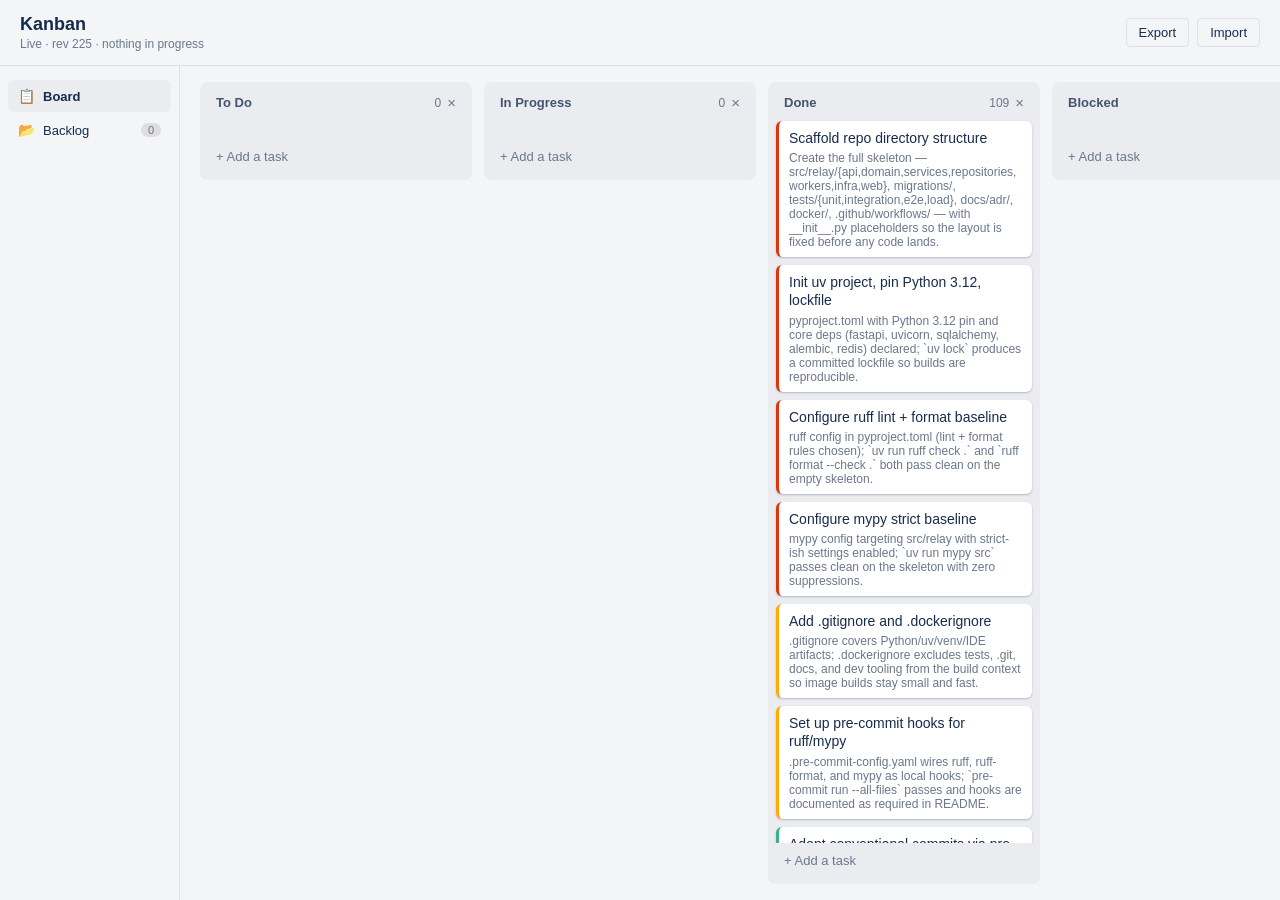
==== commit eaf5d635: "feat: implement Phase 2 delivery engine (transactional outbox, Redis Streams, retry/backoff, crash r" ====
--- a/kanban-board/index.html
+++ b/kanban-board/index.html
@@ -356,7 +356,7 @@
 <body>
 
 <script type="application/json" id="board-seed">
-{"rev":190,"columns":["col-todo","col-doing","col-done","col-blocked"],"columnData":{"col-todo":{"title":"To Do","taskIds":[]},"col-doing":{"title":"In Progress","taskIds":[]},"col-done":{"title":"Done","taskIds":["task-p0-01","task-p0-02","task-p0-03","task-p0-04","task-p0-06","task-p0-05","task-p0-39","task-p0-07","task-p0-08","task-p0-09","task-p0-10","task-p0-11","task-p0-12","task-p0-13","task-p0-14","task-p0-15","task-p0-16","task-p0-17","task-p0-18","task-p0-19","task-p0-20","task-p0-21","task-p0-22","task-p0-23","task-p0-24","task-p0-25","task-p0-26","task-p0-27","task-p0-28","task-p0-29","task-p0-30","task-p0-40","task-p0-41","task-p0-32","task-p0-36","task-p0-37","task-p0-31","task-p0-33","task-p0-34","task-p0-35","task-p0-38","task-p1-01","task-p1-02","task-p1-03","task-p1-04","task-p1-05","task-p1-06","task-p1-07","task-p1-08","task-p1-09","task-p1-10","task-p1-11","task-p1-12","task-p1-13","task-p1-14","task-p1-15","task-p1-16","task-p1-17","task-p1-18","task-p1-19","task-p1-20","task-p1-21","task-p1-22","task-p1-23","task-p1-24","task-p1-27","task-p1-28","task-p1-30","task-p1-31","task-p1-32","task-p1-29","task-p1-25","task-p1-26","task-p1-33","task-p1-34"]},"col-blocked":{"title":"Blocked","taskIds":[]}},"tasks":{"task-p0-01":{"id":"task-p0-01","title":"Scaffold repo directory structure","description":"Create the full skeleton \u2014 src/relay/{api,domain,services,repositories,workers,infra,web}, migrations/, tests/{unit,integration,e2e,load}, docs/adr/, docker/, .github/workflows/ \u2014 with __init__.py placeholders so the layout is fixed before any code lands.","priority":"high","createdAt":1},"task-p0-02":{"id":"task-p0-02","title":"Init uv project, pin Python 3.12, lockfile","description":"pyproject.toml with Python 3.12 pin and core deps (fastapi, uvicorn, sqlalchemy, alembic, redis) declared; `uv lock` produces a committed lockfile so builds are reproducible.","priority":"high","createdAt":2},"task-p0-03":{"id":"task-p0-03","title":"Configure ruff lint + format baseline","description":"ruff config in pyproject.toml (lint + format rules chosen); `uv run ruff check .` and `ruff format --check .` both pass clean on the empty skeleton.","priority":"high","createdAt":3},"task-p0-04":{"id":"task-p0-04","title":"Configure mypy strict baseline","description":"mypy config targeting src/relay with strict-ish settings enabled; `uv run mypy src` passes clean on the skeleton with zero suppressions.","priority":"high","createdAt":4},"task-p0-05":{"id":"task-p0-05","title":"Set up pre-commit hooks for ruff/mypy","description":".pre-commit-config.yaml wires ruff, ruff-format, and mypy as local hooks; `pre-commit run --all-files` passes and hooks are documented as required in README.","priority":"medium","createdAt":5},"task-p0-06":{"id":"task-p0-06","title":"Add .gitignore and .dockerignore","description":".gitignore covers Python/uv/venv/IDE artifacts; .dockerignore excludes tests, .git, docs, and dev tooling from the build context so image builds stay small and fast.","priority":"medium","createdAt":6},"task-p0-07":{"id":"task-p0-07","title":"Bootstrap FastAPI app entrypoint","description":"src/relay/api exposes an ASGI app factory (create_app), runnable via uvicorn locally with an empty router \u2014 no business endpoints yet, just a booting app.","priority":"high","createdAt":7},"task-p0-08":{"id":"task-p0-08","title":"Add pydantic-settings config module","description":"src/relay/infra config module loads all runtime settings (DB URL, Redis URL, ports, log level) from env vars via pydantic-settings, with a typed Settings object injected into the app.","priority":"medium","createdAt":8},"task-p0-09":{"id":"task-p0-09","title":"Write .env.example with all variables documented","description":"Every env var consumed by Settings is listed with a comment explaining purpose and a safe example value; no real secrets present; referenced from README.","priority":"medium","createdAt":9},"task-p0-10":{"id":"task-p0-10","title":"Configure pytest + FastAPI TestClient fixtures","description":"pytest config plus conftest.py providing an app/TestClient fixture, so tests/unit and tests/integration can both import and exercise the app.","priority":"medium","createdAt":10},"task-p0-11":{"id":"task-p0-11","title":"Implement /healthz liveness endpoint","description":"GET /healthz returns 200 with no dependency checks (process-alive only); unit test asserts 200 and expected payload shape.","priority":"medium","createdAt":11},"task-p0-12":{"id":"task-p0-12","title":"Add SQLAlchemy async engine/session setup","description":"src/relay/infra defines an async engine/session factory built from Settings' DB URL, with a FastAPI dependency for a request-scoped session \u2014 no models yet.","priority":"medium","createdAt":12},"task-p0-13":{"id":"task-p0-13","title":"Wire Alembic migrations (env.py, initial revision)","description":"alembic init under migrations/, env.py reads DB URL from Settings (not hardcoded), and an initial empty revision runs `alembic upgrade head` successfully against local Postgres.","priority":"high","createdAt":13},"task-p0-14":{"id":"task-p0-14","title":"Provision test DB via Alembic, not create_all","description":"Integration test fixture spins up/points at a test database and applies schema exclusively via `alembic upgrade head`; confirm zero calls to Base.metadata.create_all anywhere in the repo.","priority":"high","createdAt":14},"task-p0-15":{"id":"task-p0-15","title":"Add Redis client wiring in infra layer","description":"src/relay/infra defines a Redis client/connection factory built from Settings' Redis URL, exposed as a FastAPI dependency \u2014 no stream logic yet, just connectivity.","priority":"medium","createdAt":15},"task-p0-16":{"id":"task-p0-16","title":"Implement /readyz checking Postgres + Redis","description":"GET /readyz performs a real query against Postgres and a real ping against Redis, returning 200 only if both succeed and 503 with a per-dependency breakdown otherwise; tests cover both healthy and simulated-failure cases.","priority":"medium","createdAt":16},"task-p0-17":{"id":"task-p0-17","title":"Write multi-stage Dockerfile (builder + runtime)","description":"Builder stage installs deps via uv into a venv/wheel; runtime stage is slim, copies only the built artifact, and dependency layers are ordered so code changes don't invalidate the dep cache.","priority":"high","createdAt":17},"task-p0-18":{"id":"task-p0-18","title":"Harden Dockerfile: non-root, read-only, pinned digest","description":"Runtime stage runs as a non-root user, sets a read-only root filesystem (with explicit writable tmpfs where needed), pins the base image by digest, and adds a HEALTHCHECK hitting /healthz.","priority":"medium","createdAt":18},"task-p0-19":{"id":"task-p0-19","title":"Build image locally, record size in README","description":"`docker build` succeeds, final image size is captured and added to README alongside the build command, giving a baseline to track regressions against.","priority":"low","createdAt":19},"task-p0-20":{"id":"task-p0-20","title":"Write docker-compose.yml (api, postgres, redis)","description":"Compose file brings up api + postgres + redis with named volumes for Postgres data, env vars sourced from .env, and api depends_on healthy postgres/redis.","priority":"high","createdAt":20},"task-p0-21":{"id":"task-p0-21","title":"Add Caddy service to compose for local proxying","description":"Caddy service added to compose with a local Caddyfile reverse-proxying to the api container over plain HTTP for local dev (no TLS requirement yet).","priority":"medium","createdAt":21},"task-p0-22":{"id":"task-p0-22","title":"Verify local stack boots, /readyz goes green","description":"`docker compose up` brings the full stack up from a clean state and curl against /readyz through Caddy returns 200, confirming api, Postgres, and Redis are correctly wired end to end.","priority":"high","createdAt":22},"task-p0-23":{"id":"task-p0-23","title":"Write Makefile for common dev commands","description":"Makefile exposes targets for lint, typecheck, test, up/down, migrate, and build so all dev workflows are one command; referenced from README as the canonical entrypoint.","priority":"medium","createdAt":23},"task-p0-24":{"id":"task-p0-24","title":"CI job: ruff + mypy on every PR","description":"GitHub Actions workflow triggered on PR runs ruff check, ruff format --check, and mypy src, failing the check on any violation.","priority":"high","createdAt":24},"task-p0-25":{"id":"task-p0-25","title":"CI job: pytest unit + integration suite","description":"CI job spins up Postgres/Redis service containers and runs pytest tests/unit tests/integration, failing the PR check on any test failure.","priority":"medium","createdAt":25},"task-p0-26":{"id":"task-p0-26","title":"CI job: Alembic upgrade/downgrade round-trip","description":"CI job runs alembic upgrade head, downgrade -1, upgrade head against a scratch Postgres service container on every PR, catching irreversible or broken migrations before merge.","priority":"high","createdAt":26},"task-p0-27":{"id":"task-p0-27","title":"CI job: import-linter architecture contracts","description":"import-linter config encodes the intended layering (api \u2192 services \u2192 domain/repositories \u2192 infra, no reverse imports) and runs as a required CI job.","priority":"medium","createdAt":27},"task-p0-28":{"id":"task-p0-28","title":"CI job: pip-audit dependency scan","description":"pip-audit runs against the locked dependency set on every PR and fails on high-severity known vulnerabilities.","priority":"medium","createdAt":28},"task-p0-29":{"id":"task-p0-29","title":"CI job: validate Docker image build","description":"CI job runs docker build on every PR (no push) to catch Dockerfile breakage before merge, independent of the GHCR publish step.","priority":"medium","createdAt":29},"task-p0-30":{"id":"task-p0-30","title":"Add pull request template","description":".github/PULL_REQUEST_TEMPLATE.md prompts for change summary, testing performed, and migration/rollback notes so every PR carries consistent context.","priority":"low","createdAt":30},"task-p0-31":{"id":"task-p0-31","title":"Enable branch protection requiring CI checks","description":"main branch protection configured to require lint/typecheck, test, migration round-trip, import-linter, pip-audit, and docker-build checks to pass plus at least one review before merge.\n\nBLOCKED: Needs a live GitHub repo (this repo isn't pushed anywhere yet) plus admin access to configure branch protection rules.","priority":"medium","createdAt":31},"task-p0-32":{"id":"task-p0-32","title":"CI: build + push image to GHCR on main","description":"On merge to main, a workflow builds the production image and pushes it to GHCR tagged with the commit SHA (and latest), reusing the Dockerfile validated in CI.","priority":"high","createdAt":32},"task-p0-33":{"id":"task-p0-33","title":"Provision VPS: Docker, firewall, DNS record","description":"Target VPS has Docker + Compose installed, firewall allows only 22/80/443, and the project domain's A record points at the VPS IP.\n\nBLOCKED: Needs an actual VPS (provider, IP/SSH access) and a registered domain name from the user; nothing to provision against yet.","priority":"high","createdAt":33},"task-p0-34":{"id":"task-p0-34","title":"Add GitHub Actions deploy secrets (SSH)","description":"Deploy SSH private key, host, and user stored as GitHub Actions repo secrets; a minimal test workflow confirms SSH connectivity from Actions to the VPS.\n\nBLOCKED: Needs a live GitHub repo to hold Actions secrets, plus the VPS SSH key from p0-33.","priority":"medium","createdAt":34},"task-p0-35":{"id":"task-p0-35","title":"Configure production Caddy for real domain TLS","description":"Production Caddyfile on the VPS reverse-proxies the real domain to the api container and lets Caddy provision/renew TLS automatically via ACME; verified with a manual docker compose up on the VPS.\n\nBLOCKED: Needs the real domain name (for the Caddyfile) and the live VPS from p0-33.","priority":"high","createdAt":35},"task-p0-36":{"id":"task-p0-36","title":"Add tag-triggered deploy workflow (SSH + migrate)","description":"Pushing a version tag triggers a workflow that SSHes into the VPS, pulls the SHA-tagged image from GHCR, runs alembic upgrade head against production, then docker compose up -d.","priority":"high","createdAt":36},"task-p0-37":{"id":"task-p0-37","title":"Add health-gated deploy swap with auto-rollback","description":"Deploy workflow polls /readyz after compose up; on success the swap is complete, on failure it aborts and leaves the previous container running untouched, with the workflow reporting failure clearly.","priority":"high","createdAt":37},"task-p0-38":{"id":"task-p0-38","title":"Ship first production deploy (day-5 milestone)","description":"Tag a release, run the full pipeline end to end, and confirm https://<domain>/readyz returns 200 over real TLS with no manual intervention \u2014 the \"skeleton in production\" milestone.\n\nBLOCKED: Needs everything above (repo, VPS, DNS, secrets) to actually be live before a first deploy can run.","priority":"high","createdAt":38},"task-p0-39":{"id":"task-p0-39","title":"Adopt conventional commits via pre-commit hook","description":"A commit-msg hook (e.g. commitlint or a pre-commit hook) enforces conventional commit format locally, matching the convention documented in README/CONTRIBUTING.","priority":"low","createdAt":39},"task-p0-40":{"id":"task-p0-40","title":"Write first ADR: Phase 0 stack + deploy decisions","description":"docs/adr/0001-phase-0-skeleton.md records the key choices (uv, Alembic-only migrations, Caddy for TLS, health-gated deploy) and the alternatives rejected, in the project's ADR format.","priority":"low","createdAt":40},"task-p0-41":{"id":"task-p0-41","title":"Finalize README: setup, env vars, image size","description":"README covers local setup (Makefile targets), full env var reference (linking .env.example), final Docker image size, and a one-paragraph architecture overview of the running stack.","priority":"low","createdAt":41},"task-p1-01":{"id":"task-p1-01","title":"Scaffold Phase 1 domain/services/repositories modules","description":"Add empty domain/services/repositories submodules for tenants, api_keys, endpoints, and events with docstrings pinning the api \u2192 services \u2192 repositories \u2192 infra layering (domain imports nothing) before any Phase 1 code lands.","priority":"high","createdAt":1},"task-p1-02":{"id":"task-p1-02","title":"Alembic migration: create tenants table","description":"Autogenerate and hand-review a migration creating the tenants table (id, name, created_at, deleted_at) with `alembic upgrade head` verified locally against Postgres.","priority":"high","createdAt":2},"task-p1-03":{"id":"task-p1-03","title":"Alembic migration: create api_keys table","description":"Autogenerate and hand-review a migration creating the api_keys table (tenant_id FK, key_hash, key_prefix, scopes, revoked_at, created_at) with an index on key_prefix for fast lookup without a full-table scan.","priority":"high","createdAt":3},"task-p1-04":{"id":"task-p1-04","title":"Alembic migration: create endpoints table","description":"Autogenerate and hand-review a migration creating the endpoints table (tenant_id FK, url, secret, subscribed_event_types, status, breaker_state, opened_at) per the plan's data model, hand-reviewed before merge.","priority":"high","createdAt":4},"task-p1-05":{"id":"task-p1-05","title":"Alembic migration: create events table with idempotency constraint","description":"Autogenerate and hand-review a migration creating the events table (tenant_id FK, type, payload JSONB, idempotency_key, created_at) with a `UNIQUE(tenant_id, idempotency_key)` constraint enforced at the DB level.","priority":"high","createdAt":5},"task-p1-06":{"id":"task-p1-06","title":"Define Phase 1 domain entities","description":"Define pure domain entities for Tenant, ApiKey, Endpoint, and Event as dataclasses/value objects with zero I/O and zero framework imports, expressing business rules (e.g. an ApiKey knows how to check its own scopes) independent of persistence or wire format.","priority":"high","createdAt":6},"task-p1-07":{"id":"task-p1-07","title":"Define Phase 1 ORM models","description":"Define SQLAlchemy 2.0 mapped classes for Tenant, ApiKey, Endpoint, and Event matching the Phase 1 migrations, kept in the repositories layer and never imported by the domain or api layers.","priority":"high","createdAt":7},"task-p1-08":{"id":"task-p1-08","title":"Define Phase 1 Pydantic wire schemas","description":"Define Pydantic request/response schemas for tenant, api-key, endpoint, and event payloads (create/update/read variants) in the api layer, mapped to/from domain entities at the boundary and never passed into services directly.","priority":"high","createdAt":8},"task-p1-09":{"id":"task-p1-09","title":"Implement TenantRepository and ApiKeyRepository","description":"Implement TenantRepository and ApiKeyRepository over the async SQLAlchemy session, exposing create/get/list/revoke operations that return domain entities (never ORM objects) and support prefix-based API key lookup.","priority":"high","createdAt":9},"task-p1-10":{"id":"task-p1-10","title":"Implement EndpointRepository with keyset pagination","description":"Implement EndpointRepository with create/get/update/delete/list operations returning domain entities, where list() accepts a cursor and limit and orders by a stable key for keyset pagination.","priority":"medium","createdAt":10},"task-p1-11":{"id":"task-p1-11","title":"Implement EventRepository with idempotency conflict detection","description":"Implement EventRepository with an insert operation that catches the `UNIQUE(tenant_id, idempotency_key)` DB violation and surfaces it as a typed domain conflict for the service layer to handle, rather than leaking a raw DB exception.","priority":"high","createdAt":11},"task-p1-12":{"id":"task-p1-12","title":"Implement unit-of-work for transaction boundaries","description":"Implement a unit-of-work context manager wrapping the async SQLAlchemy session and repositories, giving each service use case a single commit/rollback boundary instead of ad hoc session handling scattered across services.","priority":"high","createdAt":12},"task-p1-13":{"id":"task-p1-13","title":"Implement API key hashing, prefix, and verification","description":"Implement API key generation, salted hashing over the secret portion, prefix extraction, and constant-time verification as pure domain/infra logic, unit-tested against known vectors including tampered and truncated keys.","priority":"high","createdAt":13},"task-p1-14":{"id":"task-p1-14","title":"Implement API key issuance, rotation, and revocation service","description":"Implement an ApiKeyService use case for issuing a new key for a tenant, rotating a key (revoke + issue atomically via the unit-of-work), and revoking a key, returning the plaintext key exactly once at issuance time only.","priority":"medium","createdAt":14},"task-p1-15":{"id":"task-p1-15","title":"Implement auth dependency: key validation, scopes, tenant isolation","description":"Implement a FastAPI dependency that extracts the API key from the request header, verifies its hash and revocation status, loads the owning tenant, enforces required scopes, and scopes all downstream queries to that tenant \u2014 rejecting missing/malformed/revoked keys with 401 before any handler code runs.","priority":"high","createdAt":15},"task-p1-16":{"id":"task-p1-16","title":"Implement EndpointService use cases","description":"Implement an EndpointService with register/list/update/delete use cases (validating URL format and subscribed event types) operating purely on domain entities via the unit-of-work, with no FastAPI or SQLAlchemy imports.","priority":"medium","createdAt":16},"task-p1-17":{"id":"task-p1-17","title":"Implement /v1/endpoints CRUD router","description":"Implement the /v1/endpoints router (POST/GET/PATCH/DELETE) delegating entirely to EndpointService with no DB session or ORM import in the router module, converting between Pydantic schemas and domain entities at the boundary.","priority":"medium","createdAt":17},"task-p1-18":{"id":"task-p1-18","title":"Implement cursor pagination utility","description":"Implement an opaque, encoded cursor pagination helper (encode/decode keyset cursors) shared across list endpoints, replacing OFFSET-based paging, with unit tests covering forward paging and an invalid-cursor error case.","priority":"medium","createdAt":18},"task-p1-19":{"id":"task-p1-19","title":"Wire cursor pagination into GET /v1/endpoints","description":"Wire the cursor pagination helper into GET /v1/endpoints, returning `next_cursor`/`has_more` in the response envelope, covered by a test asserting stable ordering and no skipped/duplicated rows across pages.","priority":"medium","createdAt":19},"task-p1-20":{"id":"task-p1-20","title":"Implement EventIngestService idempotency-key handling","description":"Implement an EventIngestService use case that, given a tenant, event payload, and `Idempotency-Key`, returns the existing event unchanged if the key was seen before with an identical body, and raises a typed conflict if the key was seen before with a differing body.","priority":"high","createdAt":20},"task-p1-21":{"id":"task-p1-21","title":"Implement POST /v1/events ingest router","description":"Implement POST /v1/events delegating to EventIngestService, returning `202 Accepted` with a `Location` header pointing at the created event, and translating the idempotency conflict into the shared problem+json error envelope.","priority":"high","createdAt":21},"task-p1-22":{"id":"task-p1-22","title":"Implement RFC 9457 exception hierarchy and central handler","description":"Implement the internal exception hierarchy and a central FastAPI exception handler mapping all raised exceptions to RFC 9457 `application/problem+json` responses with `type`, `title`, `status`, `detail`, `instance`, and `trace_id` fields, never leaking a stack trace across the wire.","priority":"high","createdAt":22},"task-p1-23":{"id":"task-p1-23","title":"Normalize Pydantic 422s into the problem+json envelope","description":"Override FastAPI's default RequestValidationError handling so Pydantic 422s are normalized into the same problem+json envelope used by the rest of the API, with field-level errors under `detail` and no framework-default error shape leaking through.","priority":"medium","createdAt":23},"task-p1-24":{"id":"task-p1-24","title":"Add trace_id middleware for requests and errors","description":"Add middleware that generates (or propagates an inbound) trace/correlation ID per request, attaches it to structured logs for that request, and includes it in every problem+json error response so a user can quote it back.","priority":"medium","createdAt":24},"task-p1-27":{"id":"task-p1-27","title":"Extend import-linter contract for Phase 1 modules","description":"Extend the import-linter contract to cover the new tenants/api_keys/endpoints/events modules across api/services/domain/repositories, and verify a deliberately forbidden import (repositories importing from domain) fails the contract.","priority":"medium","createdAt":27},"task-p1-28":{"id":"task-p1-28","title":"Add testcontainers Postgres fixture for integration suite","description":"Add a testcontainers-managed real Postgres fixture for tests/integration (container-scoped, schema applied via `alembic upgrade head`, transactional rollback per test), reusing the Phase 0 Redis client wiring with no stream logic, and confirm no SQLite or mocked DB appears anywhere in the suite.","priority":"high","createdAt":28},"task-p1-32":{"id":"task-p1-32","title":"Integration test: revoked/malformed key and tenant isolation","description":"Add integration tests proving a revoked or malformed API key is rejected with `401`, and that a valid key belonging to tenant A cannot read or modify tenant B's endpoints or events, covering Testing scenario #12 against real Postgres.","priority":"high","createdAt":32},"task-p1-30":{"id":"task-p1-30","title":"Integration test: idempotency key dedup","description":"Add an integration test proving a duplicate POST /v1/events with the same `Idempotency-Key` and identical body returns the original event with no second row inserted, covering Testing scenario #5 against real Postgres.","priority":"high","createdAt":30},"task-p1-31":{"id":"task-p1-31","title":"Integration test: 409 on differing body for reused key","description":"Add an integration test proving POST /v1/events with a reused `Idempotency-Key` but a differing body returns `409` via the problem+json envelope, covering Testing scenario #6 against real Postgres.","priority":"high","createdAt":31},"task-p1-29":{"id":"task-p1-29","title":"Add polyfactory factories for Phase 1 entities","description":"Add polyfactory factories for Tenant, ApiKey, Endpoint, and Event domain entities so integration tests can generate realistic test data without hand-rolled fixtures.","priority":"medium","createdAt":29},"task-p1-25":{"id":"task-p1-25","title":"Add OpenAPI examples and auth scheme docs","description":"Add request/response examples and a documented API-key auth security scheme to every Phase 1 v1 endpoint's OpenAPI metadata, including the full set of problem+json error response shapes per endpoint.","priority":"medium","createdAt":25},"task-p1-26":{"id":"task-p1-26","title":"CI job: OpenAPI spec drift check","description":"Add a CI step that generates the OpenAPI spec from the running app, diffs it against a committed spec file under docs/, and fails the build on drift, with a Makefile target to regenerate the committed spec locally.","priority":"medium","createdAt":26},"task-p1-33":{"id":"task-p1-33","title":"Write ADR: Phase 1 API and domain decisions","description":"Write docs/adr/0002-phase-1-api-domain.md capturing the Phase 1 decisions (three-model-set layering, idempotency-key conflict semantics, cursor vs offset pagination, API key hashing scheme) with alternatives considered and the tradeoff accepted for each.","priority":"low","createdAt":33},"task-p1-34":{"id":"task-p1-34","title":"Update docs/failure-modes.md with Phase 1 rows","description":"Add Phase 1 rows to docs/failure-modes.md (duplicate idempotency key, differing-body idempotency conflict, revoked/malformed API key, cross-tenant access attempt), each naming the expected behavior and the test that proves it.","priority":"low","createdAt":34}},"backlog":[]}
+{"rev":225,"columns":["col-todo","col-doing","col-done","col-blocked"],"columnData":{"col-todo":{"title":"To Do","taskIds":[]},"col-doing":{"title":"In Progress","taskIds":[]},"col-done":{"title":"Done","taskIds":["task-p0-01","task-p0-02","task-p0-03","task-p0-04","task-p0-06","task-p0-05","task-p0-39","task-p0-07","task-p0-08","task-p0-09","task-p0-10","task-p0-11","task-p0-12","task-p0-13","task-p0-14","task-p0-15","task-p0-16","task-p0-17","task-p0-18","task-p0-19","task-p0-20","task-p0-21","task-p0-22","task-p0-23","task-p0-24","task-p0-25","task-p0-26","task-p0-27","task-p0-28","task-p0-29","task-p0-30","task-p0-40","task-p0-41","task-p0-32","task-p0-36","task-p0-37","task-p0-31","task-p0-33","task-p0-34","task-p0-35","task-p0-38","task-p1-01","task-p1-02","task-p1-03","task-p1-04","task-p1-05","task-p1-06","task-p1-07","task-p1-08","task-p1-09","task-p1-10","task-p1-11","task-p1-12","task-p1-13","task-p1-14","task-p1-15","task-p1-16","task-p1-17","task-p1-18","task-p1-19","task-p1-20","task-p1-21","task-p1-22","task-p1-23","task-p1-24","task-p1-27","task-p1-28","task-p1-30","task-p1-31","task-p1-32","task-p1-29","task-p1-25","task-p1-26","task-p1-33","task-p1-34","task-p2-01","task-p2-02","task-p2-03","task-p2-04","task-p2-05","task-p2-06","task-p2-07","task-p2-08","task-p2-09","task-p2-10","task-p2-11","task-p2-12","task-p2-13","task-p2-14","task-p2-15","task-p2-16","task-p2-17","task-p2-18","task-p2-19","task-p2-20","task-p2-21","task-p2-22","task-p2-23","task-p2-24","task-p2-25","task-p2-26","task-p2-27","task-p2-28","task-p2-29","task-p2-30","task-p2-31","task-p2-32","task-p2-33","task-p2-34"]},"col-blocked":{"title":"Blocked","taskIds":[]}},"tasks":{"task-p0-01":{"id":"task-p0-01","title":"Scaffold repo directory structure","description":"Create the full skeleton \u2014 src/relay/{api,domain,services,repositories,workers,infra,web}, migrations/, tests/{unit,integration,e2e,load}, docs/adr/, docker/, .github/workflows/ \u2014 with __init__.py placeholders so the layout is fixed before any code lands.","priority":"high","createdAt":1},"task-p0-02":{"id":"task-p0-02","title":"Init uv project, pin Python 3.12, lockfile","description":"pyproject.toml with Python 3.12 pin and core deps (fastapi, uvicorn, sqlalchemy, alembic, redis) declared; `uv lock` produces a committed lockfile so builds are reproducible.","priority":"high","createdAt":2},"task-p0-03":{"id":"task-p0-03","title":"Configure ruff lint + format baseline","description":"ruff config in pyproject.toml (lint + format rules chosen); `uv run ruff check .` and `ruff format --check .` both pass clean on the empty skeleton.","priority":"high","createdAt":3},"task-p0-04":{"id":"task-p0-04","title":"Configure mypy strict baseline","description":"mypy config targeting src/relay with strict-ish settings enabled; `uv run mypy src` passes clean on the skeleton with zero suppressions.","priority":"high","createdAt":4},"task-p0-05":{"id":"task-p0-05","title":"Set up pre-commit hooks for ruff/mypy","description":".pre-commit-config.yaml wires ruff, ruff-format, and mypy as local hooks; `pre-commit run --all-files` passes and hooks are documented as required in README.","priority":"medium","createdAt":5},"task-p0-06":{"id":"task-p0-06","title":"Add .gitignore and .dockerignore","description":".gitignore covers Python/uv/venv/IDE artifacts; .dockerignore excludes tests, .git, docs, and dev tooling from the build context so image builds stay small and fast.","priority":"medium","createdAt":6},"task-p0-07":{"id":"task-p0-07","title":"Bootstrap FastAPI app entrypoint","description":"src/relay/api exposes an ASGI app factory (create_app), runnable via uvicorn locally with an empty router \u2014 no business endpoints yet, just a booting app.","priority":"high","createdAt":7},"task-p0-08":{"id":"task-p0-08","title":"Add pydantic-settings config module","description":"src/relay/infra config module loads all runtime settings (DB URL, Redis URL, ports, log level) from env vars via pydantic-settings, with a typed Settings object injected into the app.","priority":"medium","createdAt":8},"task-p0-09":{"id":"task-p0-09","title":"Write .env.example with all variables documented","description":"Every env var consumed by Settings is listed with a comment explaining purpose and a safe example value; no real secrets present; referenced from README.","priority":"medium","createdAt":9},"task-p0-10":{"id":"task-p0-10","title":"Configure pytest + FastAPI TestClient fixtures","description":"pytest config plus conftest.py providing an app/TestClient fixture, so tests/unit and tests/integration can both import and exercise the app.","priority":"medium","createdAt":10},"task-p0-11":{"id":"task-p0-11","title":"Implement /healthz liveness endpoint","description":"GET /healthz returns 200 with no dependency checks (process-alive only); unit test asserts 200 and expected payload shape.","priority":"medium","createdAt":11},"task-p0-12":{"id":"task-p0-12","title":"Add SQLAlchemy async engine/session setup","description":"src/relay/infra defines an async engine/session factory built from Settings' DB URL, with a FastAPI dependency for a request-scoped session \u2014 no models yet.","priority":"medium","createdAt":12},"task-p0-13":{"id":"task-p0-13","title":"Wire Alembic migrations (env.py, initial revision)","description":"alembic init under migrations/, env.py reads DB URL from Settings (not hardcoded), and an initial empty revision runs `alembic upgrade head` successfully against local Postgres.","priority":"high","createdAt":13},"task-p0-14":{"id":"task-p0-14","title":"Provision test DB via Alembic, not create_all","description":"Integration test fixture spins up/points at a test database and applies schema exclusively via `alembic upgrade head`; confirm zero calls to Base.metadata.create_all anywhere in the repo.","priority":"high","createdAt":14},"task-p0-15":{"id":"task-p0-15","title":"Add Redis client wiring in infra layer","description":"src/relay/infra defines a Redis client/connection factory built from Settings' Redis URL, exposed as a FastAPI dependency \u2014 no stream logic yet, just connectivity.","priority":"medium","createdAt":15},"task-p0-16":{"id":"task-p0-16","title":"Implement /readyz checking Postgres + Redis","description":"GET /readyz performs a real query against Postgres and a real ping against Redis, returning 200 only if both succeed and 503 with a per-dependency breakdown otherwise; tests cover both healthy and simulated-failure cases.","priority":"medium","createdAt":16},"task-p0-17":{"id":"task-p0-17","title":"Write multi-stage Dockerfile (builder + runtime)","description":"Builder stage installs deps via uv into a venv/wheel; runtime stage is slim, copies only the built artifact, and dependency layers are ordered so code changes don't invalidate the dep cache.","priority":"high","createdAt":17},"task-p0-18":{"id":"task-p0-18","title":"Harden Dockerfile: non-root, read-only, pinned digest","description":"Runtime stage runs as a non-root user, sets a read-only root filesystem (with explicit writable tmpfs where needed), pins the base image by digest, and adds a HEALTHCHECK hitting /healthz.","priority":"medium","createdAt":18},"task-p0-19":{"id":"task-p0-19","title":"Build image locally, record size in README","description":"`docker build` succeeds, final image size is captured and added to README alongside the build command, giving a baseline to track regressions against.","priority":"low","createdAt":19},"task-p0-20":{"id":"task-p0-20","title":"Write docker-compose.yml (api, postgres, redis)","description":"Compose file brings up api + postgres + redis with named volumes for Postgres data, env vars sourced from .env, and api depends_on healthy postgres/redis.","priority":"high","createdAt":20},"task-p0-21":{"id":"task-p0-21","title":"Add Caddy service to compose for local proxying","description":"Caddy service added to compose with a local Caddyfile reverse-proxying to the api container over plain HTTP for local dev (no TLS requirement yet).","priority":"medium","createdAt":21},"task-p0-22":{"id":"task-p0-22","title":"Verify local stack boots, /readyz goes green","description":"`docker compose up` brings the full stack up from a clean state and curl against /readyz through Caddy returns 200, confirming api, Postgres, and Redis are correctly wired end to end.","priority":"high","createdAt":22},"task-p0-23":{"id":"task-p0-23","title":"Write Makefile for common dev commands","description":"Makefile exposes targets for lint, typecheck, test, up/down, migrate, and build so all dev workflows are one command; referenced from README as the canonical entrypoint.","priority":"medium","createdAt":23},"task-p0-24":{"id":"task-p0-24","title":"CI job: ruff + mypy on every PR","description":"GitHub Actions workflow triggered on PR runs ruff check, ruff format --check, and mypy src, failing the check on any violation.","priority":"high","createdAt":24},"task-p0-25":{"id":"task-p0-25","title":"CI job: pytest unit + integration suite","description":"CI job spins up Postgres/Redis service containers and runs pytest tests/unit tests/integration, failing the PR check on any test failure.","priority":"medium","createdAt":25},"task-p0-26":{"id":"task-p0-26","title":"CI job: Alembic upgrade/downgrade round-trip","description":"CI job runs alembic upgrade head, downgrade -1, upgrade head against a scratch Postgres service container on every PR, catching irreversible or broken migrations before merge.","priority":"high","createdAt":26},"task-p0-27":{"id":"task-p0-27","title":"CI job: import-linter architecture contracts","description":"import-linter config encodes the intended layering (api \u2192 services \u2192 domain/repositories \u2192 infra, no reverse imports) and runs as a required CI job.","priority":"medium","createdAt":27},"task-p0-28":{"id":"task-p0-28","title":"CI job: pip-audit dependency scan","description":"pip-audit runs against the locked dependency set on every PR and fails on high-severity known vulnerabilities.","priority":"medium","createdAt":28},"task-p0-29":{"id":"task-p0-29","title":"CI job: validate Docker image build","description":"CI job runs docker build on every PR (no push) to catch Dockerfile breakage before merge, independent of the GHCR publish step.","priority":"medium","createdAt":29},"task-p0-30":{"id":"task-p0-30","title":"Add pull request template","description":".github/PULL_REQUEST_TEMPLATE.md prompts for change summary, testing performed, and migration/rollback notes so every PR carries consistent context.","priority":"low","createdAt":30},"task-p0-31":{"id":"task-p0-31","title":"Enable branch protection requiring CI checks","description":"main branch protection configured to require lint/typecheck, test, migration round-trip, import-linter, pip-audit, and docker-build checks to pass plus at least one review before merge.\n\nBLOCKED: Needs a live GitHub repo (this repo isn't pushed anywhere yet) plus admin access to configure branch protection rules.","priority":"medium","createdAt":31},"task-p0-32":{"id":"task-p0-32","title":"CI: build + push image to GHCR on main","description":"On merge to main, a workflow builds the production image and pushes it to GHCR tagged with the commit SHA (and latest), reusing the Dockerfile validated in CI.","priority":"high","createdAt":32},"task-p0-33":{"id":"task-p0-33","title":"Provision VPS: Docker, firewall, DNS record","description":"Target VPS has Docker + Compose installed, firewall allows only 22/80/443, and the project domain's A record points at the VPS IP.\n\nBLOCKED: Needs an actual VPS (provider, IP/SSH access) and a registered domain name from the user; nothing to provision against yet.","priority":"high","createdAt":33},"task-p0-34":{"id":"task-p0-34","title":"Add GitHub Actions deploy secrets (SSH)","description":"Deploy SSH private key, host, and user stored as GitHub Actions repo secrets; a minimal test workflow confirms SSH connectivity from Actions to the VPS.\n\nBLOCKED: Needs a live GitHub repo to hold Actions secrets, plus the VPS SSH key from p0-33.","priority":"medium","createdAt":34},"task-p0-35":{"id":"task-p0-35","title":"Configure production Caddy for real domain TLS","description":"Production Caddyfile on the VPS reverse-proxies the real domain to the api container and lets Caddy provision/renew TLS automatically via ACME; verified with a manual docker compose up on the VPS.\n\nBLOCKED: Needs the real domain name (for the Caddyfile) and the live VPS from p0-33.","priority":"high","createdAt":35},"task-p0-36":{"id":"task-p0-36","title":"Add tag-triggered deploy workflow (SSH + migrate)","description":"Pushing a version tag triggers a workflow that SSHes into the VPS, pulls the SHA-tagged image from GHCR, runs alembic upgrade head against production, then docker compose up -d.","priority":"high","createdAt":36},"task-p0-37":{"id":"task-p0-37","title":"Add health-gated deploy swap with auto-rollback","description":"Deploy workflow polls /readyz after compose up; on success the swap is complete, on failure it aborts and leaves the previous container running untouched, with the workflow reporting failure clearly.","priority":"high","createdAt":37},"task-p0-38":{"id":"task-p0-38","title":"Ship first production deploy (day-5 milestone)","description":"Tag a release, run the full pipeline end to end, and confirm https://<domain>/readyz returns 200 over real TLS with no manual intervention \u2014 the \"skeleton in production\" milestone.\n\nBLOCKED: Needs everything above (repo, VPS, DNS, secrets) to actually be live before a first deploy can run.","priority":"high","createdAt":38},"task-p0-39":{"id":"task-p0-39","title":"Adopt conventional commits via pre-commit hook","description":"A commit-msg hook (e.g. commitlint or a pre-commit hook) enforces conventional commit format locally, matching the convention documented in README/CONTRIBUTING.","priority":"low","createdAt":39},"task-p0-40":{"id":"task-p0-40","title":"Write first ADR: Phase 0 stack + deploy decisions","description":"docs/adr/0001-phase-0-skeleton.md records the key choices (uv, Alembic-only migrations, Caddy for TLS, health-gated deploy) and the alternatives rejected, in the project's ADR format.","priority":"low","createdAt":40},"task-p0-41":{"id":"task-p0-41","title":"Finalize README: setup, env vars, image size","description":"README covers local setup (Makefile targets), full env var reference (linking .env.example), final Docker image size, and a one-paragraph architecture overview of the running stack.","priority":"low","createdAt":41},"task-p1-01":{"id":"task-p1-01","title":"Scaffold Phase 1 domain/services/repositories modules","description":"Add empty domain/services/repositories submodules for tenants, api_keys, endpoints, and events with docstrings pinning the api \u2192 services \u2192 repositories \u2192 infra layering (domain imports nothing) before any Phase 1 code lands.","priority":"high","createdAt":1},"task-p1-02":{"id":"task-p1-02","title":"Alembic migration: create tenants table","description":"Autogenerate and hand-review a migration creating the tenants table (id, name, created_at, deleted_at) with `alembic upgrade head` verified locally against Postgres.","priority":"high","createdAt":2},"task-p1-03":{"id":"task-p1-03","title":"Alembic migration: create api_keys table","description":"Autogenerate and hand-review a migration creating the api_keys table (tenant_id FK, key_hash, key_prefix, scopes, revoked_at, created_at) with an index on key_prefix for fast lookup without a full-table scan.","priority":"high","createdAt":3},"task-p1-04":{"id":"task-p1-04","title":"Alembic migration: create endpoints table","description":"Autogenerate and hand-review a migration creating the endpoints table (tenant_id FK, url, secret, subscribed_event_types, status, breaker_state, opened_at) per the plan's data model, hand-reviewed before merge.","priority":"high","createdAt":4},"task-p1-05":{"id":"task-p1-05","title":"Alembic migration: create events table with idempotency constraint","description":"Autogenerate and hand-review a migration creating the events table (tenant_id FK, type, payload JSONB, idempotency_key, created_at) with a `UNIQUE(tenant_id, idempotency_key)` constraint enforced at the DB level.","priority":"high","createdAt":5},"task-p1-06":{"id":"task-p1-06","title":"Define Phase 1 domain entities","description":"Define pure domain entities for Tenant, ApiKey, Endpoint, and Event as dataclasses/value objects with zero I/O and zero framework imports, expressing business rules (e.g. an ApiKey knows how to check its own scopes) independent of persistence or wire format.","priority":"high","createdAt":6},"task-p1-07":{"id":"task-p1-07","title":"Define Phase 1 ORM models","description":"Define SQLAlchemy 2.0 mapped classes for Tenant, ApiKey, Endpoint, and Event matching the Phase 1 migrations, kept in the repositories layer and never imported by the domain or api layers.","priority":"high","createdAt":7},"task-p1-08":{"id":"task-p1-08","title":"Define Phase 1 Pydantic wire schemas","description":"Define Pydantic request/response schemas for tenant, api-key, endpoint, and event payloads (create/update/read variants) in the api layer, mapped to/from domain entities at the boundary and never passed into services directly.","priority":"high","createdAt":8},"task-p1-09":{"id":"task-p1-09","title":"Implement TenantRepository and ApiKeyRepository","description":"Implement TenantRepository and ApiKeyRepository over the async SQLAlchemy session, exposing create/get/list/revoke operations that return domain entities (never ORM objects) and support prefix-based API key lookup.","priority":"high","createdAt":9},"task-p1-10":{"id":"task-p1-10","title":"Implement EndpointRepository with keyset pagination","description":"Implement EndpointRepository with create/get/update/delete/list operations returning domain entities, where list() accepts a cursor and limit and orders by a stable key for keyset pagination.","priority":"medium","createdAt":10},"task-p1-11":{"id":"task-p1-11","title":"Implement EventRepository with idempotency conflict detection","description":"Implement EventRepository with an insert operation that catches the `UNIQUE(tenant_id, idempotency_key)` DB violation and surfaces it as a typed domain conflict for the service layer to handle, rather than leaking a raw DB exception.","priority":"high","createdAt":11},"task-p1-12":{"id":"task-p1-12","title":"Implement unit-of-work for transaction boundaries","description":"Implement a unit-of-work context manager wrapping the async SQLAlchemy session and repositories, giving each service use case a single commit/rollback boundary instead of ad hoc session handling scattered across services.","priority":"high","createdAt":12},"task-p1-13":{"id":"task-p1-13","title":"Implement API key hashing, prefix, and verification","description":"Implement API key generation, salted hashing over the secret portion, prefix extraction, and constant-time verification as pure domain/infra logic, unit-tested against known vectors including tampered and truncated keys.","priority":"high","createdAt":13},"task-p1-14":{"id":"task-p1-14","title":"Implement API key issuance, rotation, and revocation service","description":"Implement an ApiKeyService use case for issuing a new key for a tenant, rotating a key (revoke + issue atomically via the unit-of-work), and revoking a key, returning the plaintext key exactly once at issuance time only.","priority":"medium","createdAt":14},"task-p1-15":{"id":"task-p1-15","title":"Implement auth dependency: key validation, scopes, tenant isolation","description":"Implement a FastAPI dependency that extracts the API key from the request header, verifies its hash and revocation status, loads the owning tenant, enforces required scopes, and scopes all downstream queries to that tenant \u2014 rejecting missing/malformed/revoked keys with 401 before any handler code runs.","priority":"high","createdAt":15},"task-p1-16":{"id":"task-p1-16","title":"Implement EndpointService use cases","description":"Implement an EndpointService with register/list/update/delete use cases (validating URL format and subscribed event types) operating purely on domain entities via the unit-of-work, with no FastAPI or SQLAlchemy imports.","priority":"medium","createdAt":16},"task-p1-17":{"id":"task-p1-17","title":"Implement /v1/endpoints CRUD router","description":"Implement the /v1/endpoints router (POST/GET/PATCH/DELETE) delegating entirely to EndpointService with no DB session or ORM import in the router module, converting between Pydantic schemas and domain entities at the boundary.","priority":"medium","createdAt":17},"task-p1-18":{"id":"task-p1-18","title":"Implement cursor pagination utility","description":"Implement an opaque, encoded cursor pagination helper (encode/decode keyset cursors) shared across list endpoints, replacing OFFSET-based paging, with unit tests covering forward paging and an invalid-cursor error case.","priority":"medium","createdAt":18},"task-p1-19":{"id":"task-p1-19","title":"Wire cursor pagination into GET /v1/endpoints","description":"Wire the cursor pagination helper into GET /v1/endpoints, returning `next_cursor`/`has_more` in the response envelope, covered by a test asserting stable ordering and no skipped/duplicated rows across pages.","priority":"medium","createdAt":19},"task-p1-20":{"id":"task-p1-20","title":"Implement EventIngestService idempotency-key handling","description":"Implement an EventIngestService use case that, given a tenant, event payload, and `Idempotency-Key`, returns the existing event unchanged if the key was seen before with an identical body, and raises a typed conflict if the key was seen before with a differing body.","priority":"high","createdAt":20},"task-p1-21":{"id":"task-p1-21","title":"Implement POST /v1/events ingest router","description":"Implement POST /v1/events delegating to EventIngestService, returning `202 Accepted` with a `Location` header pointing at the created event, and translating the idempotency conflict into the shared problem+json error envelope.","priority":"high","createdAt":21},"task-p1-22":{"id":"task-p1-22","title":"Implement RFC 9457 exception hierarchy and central handler","description":"Implement the internal exception hierarchy and a central FastAPI exception handler mapping all raised exceptions to RFC 9457 `application/problem+json` responses with `type`, `title`, `status`, `detail`, `instance`, and `trace_id` fields, never leaking a stack trace across the wire.","priority":"high","createdAt":22},"task-p1-23":{"id":"task-p1-23","title":"Normalize Pydantic 422s into the problem+json envelope","description":"Override FastAPI's default RequestValidationError handling so Pydantic 422s are normalized into the same problem+json envelope used by the rest of the API, with field-level errors under `detail` and no framework-default error shape leaking through.","priority":"medium","createdAt":23},"task-p1-24":{"id":"task-p1-24","title":"Add trace_id middleware for requests and errors","description":"Add middleware that generates (or propagates an inbound) trace/correlation ID per request, attaches it to structured logs for that request, and includes it in every problem+json error response so a user can quote it back.","priority":"medium","createdAt":24},"task-p1-27":{"id":"task-p1-27","title":"Extend import-linter contract for Phase 1 modules","description":"Extend the import-linter contract to cover the new tenants/api_keys/endpoints/events modules across api/services/domain/repositories, and verify a deliberately forbidden import (repositories importing from domain) fails the contract.","priority":"medium","createdAt":27},"task-p1-28":{"id":"task-p1-28","title":"Add testcontainers Postgres fixture for integration suite","description":"Add a testcontainers-managed real Postgres fixture for tests/integration (container-scoped, schema applied via `alembic upgrade head`, transactional rollback per test), reusing the Phase 0 Redis client wiring with no stream logic, and confirm no SQLite or mocked DB appears anywhere in the suite.","priority":"high","createdAt":28},"task-p1-32":{"id":"task-p1-32","title":"Integration test: revoked/malformed key and tenant isolation","description":"Add integration tests proving a revoked or malformed API key is rejected with `401`, and that a valid key belonging to tenant A cannot read or modify tenant B's endpoints or events, covering Testing scenario #12 against real Postgres.","priority":"high","createdAt":32},"task-p1-30":{"id":"task-p1-30","title":"Integration test: idempotency key dedup","description":"Add an integration test proving a duplicate POST /v1/events with the same `Idempotency-Key` and identical body returns the original event with no second row inserted, covering Testing scenario #5 against real Postgres.","priority":"high","createdAt":30},"task-p1-31":{"id":"task-p1-31","title":"Integration test: 409 on differing body for reused key","description":"Add an integration test proving POST /v1/events with a reused `Idempotency-Key` but a differing body returns `409` via the problem+json envelope, covering Testing scenario #6 against real Postgres.","priority":"high","createdAt":31},"task-p1-29":{"id":"task-p1-29","title":"Add polyfactory factories for Phase 1 entities","description":"Add polyfactory factories for Tenant, ApiKey, Endpoint, and Event domain entities so integration tests can generate realistic test data without hand-rolled fixtures.","priority":"medium","createdAt":29},"task-p1-25":{"id":"task-p1-25","title":"Add OpenAPI examples and auth scheme docs","description":"Add request/response examples and a documented API-key auth security scheme to every Phase 1 v1 endpoint's OpenAPI metadata, including the full set of problem+json error response shapes per endpoint.","priority":"medium","createdAt":25},"task-p1-26":{"id":"task-p1-26","title":"CI job: OpenAPI spec drift check","description":"Add a CI step that generates the OpenAPI spec from the running app, diffs it against a committed spec file under docs/, and fails the build on drift, with a Makefile target to regenerate the committed spec locally.","priority":"medium","createdAt":26},"task-p1-33":{"id":"task-p1-33","title":"Write ADR: Phase 1 API and domain decisions","description":"Write docs/adr/0002-phase-1-api-domain.md capturing the Phase 1 decisions (three-model-set layering, idempotency-key conflict semantics, cursor vs offset pagination, API key hashing scheme) with alternatives considered and the tradeoff accepted for each.","priority":"low","createdAt":33},"task-p1-34":{"id":"task-p1-34","title":"Update docs/failure-modes.md with Phase 1 rows","description":"Add Phase 1 rows to docs/failure-modes.md (duplicate idempotency key, differing-body idempotency conflict, revoked/malformed API key, cross-tenant access attempt), each naming the expected behavior and the test that proves it.","priority":"low","createdAt":34},"task-p2-01":{"id":"task-p2-01","title":"Alembic migration: create outbox table","description":"Autogenerate and hand-review a migration creating the outbox table (event_id FK, status, locked_at, attempts, created_at) written in the same transaction as the owning event, per the plan's data model.","priority":"high","createdAt":1},"task-p2-02":{"id":"task-p2-02","title":"Alembic migration: create deliveries table","description":"Autogenerate and hand-review a migration creating the deliveries table (event_id FK, endpoint_id FK, state, attempt_count, next_retry_at, created_at), one row per (event, subscribed endpoint) pair.","priority":"high","createdAt":2},"task-p2-03":{"id":"task-p2-03","title":"Alembic migration: create delivery_attempts table","description":"Autogenerate and hand-review a migration creating the delivery_attempts table (delivery_id FK, attempt_no, response_status, latency_ms, error_class, request/response snippets, created_at) as a plain append-only table, deliberately unpartitioned per the plan's scope discipline.","priority":"high","createdAt":3},"task-p2-04":{"id":"task-p2-04","title":"Define Phase 2 domain entities","description":"Define pure domain entities for OutboxEntry, Delivery, and DeliveryAttempt as dataclasses/value objects with zero I/O, expressing delivery state transitions (pending -> in-flight -> delivered/retrying/dead) independent of persistence or transport.","priority":"high","createdAt":4},"task-p2-05":{"id":"task-p2-05","title":"Define Phase 2 ORM models","description":"Define SQLAlchemy 2.0 mapped classes for Outbox, Delivery, and DeliveryAttempt matching the Phase 2 migrations, kept in the repositories layer and never imported by the domain or api layers.","priority":"high","createdAt":5},"task-p2-06":{"id":"task-p2-06","title":"Implement backoff-with-jitter calculator","description":"Implement a pure domain function computing `min(cap, base * 2^attempt)` with full jitter for retry scheduling, unit-tested for monotonic cap behavior and jitter bounds, with the rationale for full jitter (avoiding synchronized retry storms) captured in a docstring-adjacent comment or the eventual ADR.","priority":"high","createdAt":6},"task-p2-07":{"id":"task-p2-07","title":"Write the outbox row in the event's own transaction","description":"Extend EventIngestService's unit-of-work so the outbox row is inserted in the exact same transaction as the event row, so a `202` response is only ever returned after both are durably committed together.","priority":"high","createdAt":7},"task-p2-08":{"id":"task-p2-08","title":"Implement OutboxRepository with SKIP LOCKED claiming","description":"Implement OutboxRepository with a claim-due-rows operation using `SELECT ... FOR UPDATE SKIP LOCKED`, plus mark-processed/mark-failed operations, so concurrent relay instances never claim the same row.","priority":"high","createdAt":8},"task-p2-09":{"id":"task-p2-09","title":"Implement DeliveryRepository","description":"Implement DeliveryRepository with create (one row per subscribed endpoint), get, and update operations (state, attempt_count, next_retry_at) returning domain entities, never ORM objects.","priority":"high","createdAt":9},"task-p2-10":{"id":"task-p2-10","title":"Implement DeliveryAttemptRepository","description":"Implement DeliveryAttemptRepository exposing an append-only insert for attempt rows (response_status, latency_ms, error_class, request/response snippets), with no update or delete operation since the log is immutable.","priority":"medium","createdAt":10},"task-p2-11":{"id":"task-p2-11","title":"Implement Redis Streams infra wiring","description":"Extend the infra layer with stream-naming conventions, idempotent consumer-group creation (`XGROUP CREATE ... MKSTREAM`, tolerating `BUSYGROUP`), and thin `XADD`/`XREADGROUP`/`XACK` helpers used by the relay and dispatcher workers.","priority":"high","createdAt":11},"task-p2-12":{"id":"task-p2-12","title":"Implement Redis ZSET retry-schedule infra wiring","description":"Extend the infra layer with helpers to add a delivery to the retry ZSET scored by `next_retry_at` and to pop all entries whose score is now due, used by the retry path and the scheduler tick.","priority":"high","createdAt":12},"task-p2-13":{"id":"task-p2-13","title":"Implement outbound HTTP sender port and httpx adapter","description":"Define an outbound-HTTP-sender port (protocol) plus a real httpx-based adapter with explicit connect/read timeouts, and a fake adapter for tests, so DeliveryAttemptService never imports httpx directly.","priority":"high","createdAt":13},"task-p2-14":{"id":"task-p2-14","title":"Implement DeliveryAttemptService","description":"Implement a service that sends one delivery attempt via the HTTP sender port, classifies the outcome (2xx success / retryable failure / timeout), and writes the attempt row via DeliveryAttemptRepository, returning enough for the caller to decide the next state transition.","priority":"high","createdAt":14},"task-p2-15":{"id":"task-p2-15","title":"Implement the relay worker: claim, fan out, publish","description":"Implement the relay worker loop: claim due outbox rows via OutboxRepository, resolve each event's subscribed endpoints, create one Delivery row and `XADD` one stream message per endpoint, and mark the outbox row processed \u2014 all within a single unit of work so a crash mid-fan-out is safely retried, not partially applied.","priority":"high","createdAt":15},"task-p2-16":{"id":"task-p2-16","title":"Implement the dispatcher worker's consumer loop","description":"Implement the dispatcher worker: an `XREADGROUP` consumer-group loop that pulls delivery stream messages and invokes DeliveryAttemptService for each, acking only after the attempt is durably recorded.","priority":"high","createdAt":16},"task-p2-17":{"id":"task-p2-17","title":"Implement bounded async worker pool inside the dispatcher","description":"Bound the dispatcher's concurrency with an async worker pool (fixed task count reading from the same consumer group), so message intake exerts backpressure rather than spawning unbounded concurrent deliveries.","priority":"medium","createdAt":17},"task-p2-18":{"id":"task-p2-18","title":"Implement the retry-on-failure path","description":"On a retryable failure or timeout, compute `next_retry_at` via the backoff-with-jitter calculator, update the Delivery row's state and attempt_count, and push the delivery into the Redis retry ZSET instead of re-queuing immediately.","priority":"high","createdAt":18},"task-p2-19":{"id":"task-p2-19","title":"Implement the scheduler worker","description":"Implement the scheduler worker: a tick loop that pops due entries from the retry ZSET and `XADD`s each back onto the delivery stream, so retries flow through the same consumer-group path as fresh deliveries.","priority":"high","createdAt":19},"task-p2-20":{"id":"task-p2-20","title":"Implement the XAUTOCLAIM reaper worker","description":"Implement the reaper worker: periodically `XAUTOCLAIM`s pending entries idle past the visibility timeout (consumer died mid-delivery) and re-dispatches them, which is what makes the at-least-once guarantee real rather than aspirational.","priority":"high","createdAt":20},"task-p2-21":{"id":"task-p2-21","title":"Implement graceful SIGTERM drain for all workers","description":"Add SIGTERM handling to the relay, dispatcher, scheduler, and reaper workers: stop pulling new work, finish in-flight deliveries, then exit \u2014 so a deploy swap never truncates a delivery mid-flight.","priority":"medium","createdAt":21},"task-p2-22":{"id":"task-p2-22","title":"Add worker entrypoints and wire them into docker-compose","description":"Add `python -m relay.workers.{relay,dispatcher,scheduler,reaper}` entrypoints and corresponding services in `docker-compose.yml` so `make up` brings up the full delivery pipeline locally alongside the api, postgres, and redis containers already there.","priority":"medium","createdAt":22},"task-p2-23":{"id":"task-p2-23","title":"Extend import-linter contract for the workers module","description":"Extend the import-linter contract to place `relay.workers` correctly in the `api -> services -> repositories -> infra` layering (workers depend on services/repositories/infra, nothing depends on workers), and verify a deliberately forbidden import fails the contract.","priority":"medium","createdAt":23},"task-p2-24":{"id":"task-p2-24","title":"Add testcontainers Redis Streams fixture for the integration suite","description":"Extend the existing testcontainers Redis fixture with consumer-group setup/teardown (`XGROUP CREATE`/`XGROUP DESTROY`) scoped per test, so integration tests exercise real `XREADGROUP`/`XACK`/`XAUTOCLAIM` semantics rather than a mocked stream.","priority":"medium","createdAt":24},"task-p2-25":{"id":"task-p2-25","title":"Add polyfactory factories for Phase 2 entities","description":"Add polyfactory factories for OutboxEntry, Delivery, and DeliveryAttempt domain entities so integration tests can generate realistic delivery-pipeline data without hand-rolled fixtures.","priority":"medium","createdAt":25},"task-p2-26":{"id":"task-p2-26","title":"Integration test: crash before relay publish is recovered","description":"Add an integration test proving that if the process dies after the DB commit but before the relay publishes to the stream, the outbox row survives and a subsequent relay run picks it up \u2014 Testing scenario #1.","priority":"high","createdAt":26},"task-p2-27":{"id":"task-p2-27","title":"Integration test: SKIP LOCKED gives a row to exactly one relay","description":"Add an integration test running two relay claim operations concurrently against the same due outbox row and asserting `SKIP LOCKED` gives it to exactly one, with the other getting nothing \u2014 Testing scenario #2.","priority":"high","createdAt":27},"task-p2-28":{"id":"task-p2-28","title":"Chaos test: XAUTOCLAIM reclaims a message after a worker dies","description":"Add a chaos test that kills a dispatcher worker after `XREADGROUP` but before it acks, then asserts the reaper's `XAUTOCLAIM` reclaims the pending message and it is redelivered \u2014 Testing scenario #3.","priority":"high","createdAt":28},"task-p2-29":{"id":"task-p2-29","title":"Idempotency test: redelivery after a post-send crash produces a duplicate","description":"Add a test that kills a worker after the HTTP request is sent but before it acks, and asserts the receiver observes a duplicate delivery on redelivery \u2014 the test that proves exactly-once external effects are impossible by design, per Testing scenario #4.","priority":"high","createdAt":29},"task-p2-30":{"id":"task-p2-30","title":"Integration test: a 500 response schedules jittered backoff","description":"Add an integration test (using `respx` and `freezegun`) proving a downstream 500 response schedules a retry with a `next_retry_at` matching the backoff formula within its jitter bounds \u2014 Testing scenario #7.","priority":"high","createdAt":30},"task-p2-31":{"id":"task-p2-31","title":"Integration test: a timeout is recorded as a timeout, not a success","description":"Add an integration test proving a downstream connection that times out mid-response is recorded with `error_class=timeout` and never marked as a successful delivery \u2014 Testing scenario #8.","priority":"high","createdAt":31},"task-p2-32":{"id":"task-p2-32","title":"Integration test: a due retry moves from the ZSET back onto the stream","description":"Add an integration test proving that once a ZSET entry's `next_retry_at` is due, the scheduler tick pops it and `XADD`s it back onto the delivery stream exactly once \u2014 Testing scenario #9.","priority":"high","createdAt":32},"task-p2-33":{"id":"task-p2-33","title":"Write ADR: Phase 2 delivery engine decisions","description":"Write docs/adr/0004-phase-2-delivery-engine.md capturing the Phase 2 decisions (transactional outbox vs. publishing straight to Redis, Redis Streams consumer groups vs. Celery, full-jitter exponential backoff, at-least-once vs. attempted exactly-once) with alternatives considered and the tradeoff accepted for each.","priority":"low","createdAt":33},"task-p2-34":{"id":"task-p2-34","title":"Update docs/failure-modes.md with Phase 2 rows","description":"Add Phase 2 rows to docs/failure-modes.md (outbox survives a pre-publish crash, SKIP LOCKED race, XAUTOCLAIM reclaim, duplicate delivery after a post-send crash, jittered backoff on failure, timeout classification, ZSET-to-stream retry handoff), each naming the expected behavior and the test that proves it.","priority":"low","createdAt":34}},"backlog":[]}
 </script>
 
 <header>
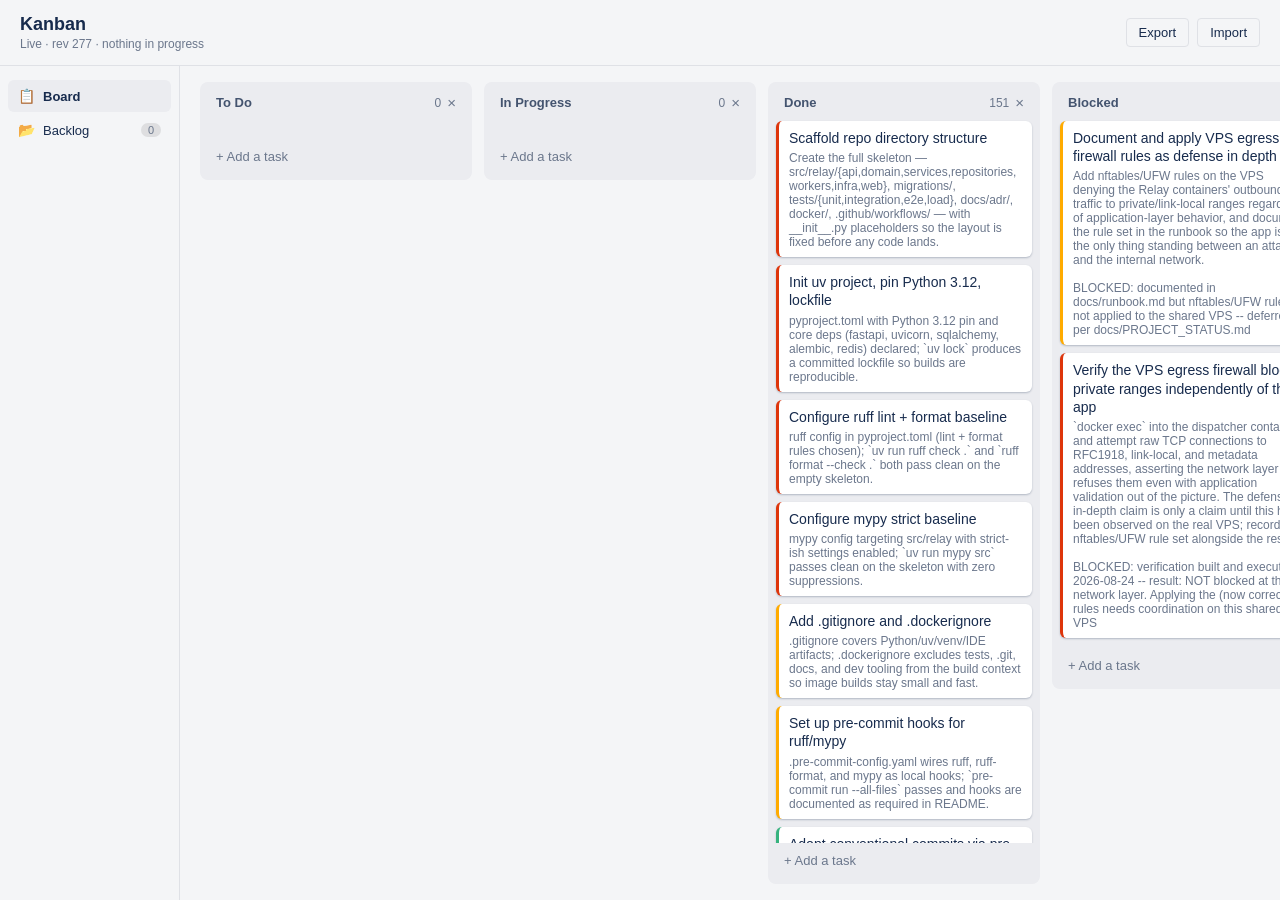
==== commit e3b652ef: "feat: Phase 8 -- verify the deployed system, not just the test suite Phases 0-7 built the guarantees" ====
--- a/kanban-board/index.html
+++ b/kanban-board/index.html
@@ -356,7 +356,7 @@
 <body>
 
 <script type="application/json" id="board-seed">
-{"rev":225,"columns":["col-todo","col-doing","col-done","col-blocked"],"columnData":{"col-todo":{"title":"To Do","taskIds":[]},"col-doing":{"title":"In Progress","taskIds":[]},"col-done":{"title":"Done","taskIds":["task-p0-01","task-p0-02","task-p0-03","task-p0-04","task-p0-06","task-p0-05","task-p0-39","task-p0-07","task-p0-08","task-p0-09","task-p0-10","task-p0-11","task-p0-12","task-p0-13","task-p0-14","task-p0-15","task-p0-16","task-p0-17","task-p0-18","task-p0-19","task-p0-20","task-p0-21","task-p0-22","task-p0-23","task-p0-24","task-p0-25","task-p0-26","task-p0-27","task-p0-28","task-p0-29","task-p0-30","task-p0-40","task-p0-41","task-p0-32","task-p0-36","task-p0-37","task-p0-31","task-p0-33","task-p0-34","task-p0-35","task-p0-38","task-p1-01","task-p1-02","task-p1-03","task-p1-04","task-p1-05","task-p1-06","task-p1-07","task-p1-08","task-p1-09","task-p1-10","task-p1-11","task-p1-12","task-p1-13","task-p1-14","task-p1-15","task-p1-16","task-p1-17","task-p1-18","task-p1-19","task-p1-20","task-p1-21","task-p1-22","task-p1-23","task-p1-24","task-p1-27","task-p1-28","task-p1-30","task-p1-31","task-p1-32","task-p1-29","task-p1-25","task-p1-26","task-p1-33","task-p1-34","task-p2-01","task-p2-02","task-p2-03","task-p2-04","task-p2-05","task-p2-06","task-p2-07","task-p2-08","task-p2-09","task-p2-10","task-p2-11","task-p2-12","task-p2-13","task-p2-14","task-p2-15","task-p2-16","task-p2-17","task-p2-18","task-p2-19","task-p2-20","task-p2-21","task-p2-22","task-p2-23","task-p2-24","task-p2-25","task-p2-26","task-p2-27","task-p2-28","task-p2-29","task-p2-30","task-p2-31","task-p2-32","task-p2-33","task-p2-34"]},"col-blocked":{"title":"Blocked","taskIds":[]}},"tasks":{"task-p0-01":{"id":"task-p0-01","title":"Scaffold repo directory structure","description":"Create the full skeleton \u2014 src/relay/{api,domain,services,repositories,workers,infra,web}, migrations/, tests/{unit,integration,e2e,load}, docs/adr/, docker/, .github/workflows/ \u2014 with __init__.py placeholders so the layout is fixed before any code lands.","priority":"high","createdAt":1},"task-p0-02":{"id":"task-p0-02","title":"Init uv project, pin Python 3.12, lockfile","description":"pyproject.toml with Python 3.12 pin and core deps (fastapi, uvicorn, sqlalchemy, alembic, redis) declared; `uv lock` produces a committed lockfile so builds are reproducible.","priority":"high","createdAt":2},"task-p0-03":{"id":"task-p0-03","title":"Configure ruff lint + format baseline","description":"ruff config in pyproject.toml (lint + format rules chosen); `uv run ruff check .` and `ruff format --check .` both pass clean on the empty skeleton.","priority":"high","createdAt":3},"task-p0-04":{"id":"task-p0-04","title":"Configure mypy strict baseline","description":"mypy config targeting src/relay with strict-ish settings enabled; `uv run mypy src` passes clean on the skeleton with zero suppressions.","priority":"high","createdAt":4},"task-p0-05":{"id":"task-p0-05","title":"Set up pre-commit hooks for ruff/mypy","description":".pre-commit-config.yaml wires ruff, ruff-format, and mypy as local hooks; `pre-commit run --all-files` passes and hooks are documented as required in README.","priority":"medium","createdAt":5},"task-p0-06":{"id":"task-p0-06","title":"Add .gitignore and .dockerignore","description":".gitignore covers Python/uv/venv/IDE artifacts; .dockerignore excludes tests, .git, docs, and dev tooling from the build context so image builds stay small and fast.","priority":"medium","createdAt":6},"task-p0-07":{"id":"task-p0-07","title":"Bootstrap FastAPI app entrypoint","description":"src/relay/api exposes an ASGI app factory (create_app), runnable via uvicorn locally with an empty router \u2014 no business endpoints yet, just a booting app.","priority":"high","createdAt":7},"task-p0-08":{"id":"task-p0-08","title":"Add pydantic-settings config module","description":"src/relay/infra config module loads all runtime settings (DB URL, Redis URL, ports, log level) from env vars via pydantic-settings, with a typed Settings object injected into the app.","priority":"medium","createdAt":8},"task-p0-09":{"id":"task-p0-09","title":"Write .env.example with all variables documented","description":"Every env var consumed by Settings is listed with a comment explaining purpose and a safe example value; no real secrets present; referenced from README.","priority":"medium","createdAt":9},"task-p0-10":{"id":"task-p0-10","title":"Configure pytest + FastAPI TestClient fixtures","description":"pytest config plus conftest.py providing an app/TestClient fixture, so tests/unit and tests/integration can both import and exercise the app.","priority":"medium","createdAt":10},"task-p0-11":{"id":"task-p0-11","title":"Implement /healthz liveness endpoint","description":"GET /healthz returns 200 with no dependency checks (process-alive only); unit test asserts 200 and expected payload shape.","priority":"medium","createdAt":11},"task-p0-12":{"id":"task-p0-12","title":"Add SQLAlchemy async engine/session setup","description":"src/relay/infra defines an async engine/session factory built from Settings' DB URL, with a FastAPI dependency for a request-scoped session \u2014 no models yet.","priority":"medium","createdAt":12},"task-p0-13":{"id":"task-p0-13","title":"Wire Alembic migrations (env.py, initial revision)","description":"alembic init under migrations/, env.py reads DB URL from Settings (not hardcoded), and an initial empty revision runs `alembic upgrade head` successfully against local Postgres.","priority":"high","createdAt":13},"task-p0-14":{"id":"task-p0-14","title":"Provision test DB via Alembic, not create_all","description":"Integration test fixture spins up/points at a test database and applies schema exclusively via `alembic upgrade head`; confirm zero calls to Base.metadata.create_all anywhere in the repo.","priority":"high","createdAt":14},"task-p0-15":{"id":"task-p0-15","title":"Add Redis client wiring in infra layer","description":"src/relay/infra defines a Redis client/connection factory built from Settings' Redis URL, exposed as a FastAPI dependency \u2014 no stream logic yet, just connectivity.","priority":"medium","createdAt":15},"task-p0-16":{"id":"task-p0-16","title":"Implement /readyz checking Postgres + Redis","description":"GET /readyz performs a real query against Postgres and a real ping against Redis, returning 200 only if both succeed and 503 with a per-dependency breakdown otherwise; tests cover both healthy and simulated-failure cases.","priority":"medium","createdAt":16},"task-p0-17":{"id":"task-p0-17","title":"Write multi-stage Dockerfile (builder + runtime)","description":"Builder stage installs deps via uv into a venv/wheel; runtime stage is slim, copies only the built artifact, and dependency layers are ordered so code changes don't invalidate the dep cache.","priority":"high","createdAt":17},"task-p0-18":{"id":"task-p0-18","title":"Harden Dockerfile: non-root, read-only, pinned digest","description":"Runtime stage runs as a non-root user, sets a read-only root filesystem (with explicit writable tmpfs where needed), pins the base image by digest, and adds a HEALTHCHECK hitting /healthz.","priority":"medium","createdAt":18},"task-p0-19":{"id":"task-p0-19","title":"Build image locally, record size in README","description":"`docker build` succeeds, final image size is captured and added to README alongside the build command, giving a baseline to track regressions against.","priority":"low","createdAt":19},"task-p0-20":{"id":"task-p0-20","title":"Write docker-compose.yml (api, postgres, redis)","description":"Compose file brings up api + postgres + redis with named volumes for Postgres data, env vars sourced from .env, and api depends_on healthy postgres/redis.","priority":"high","createdAt":20},"task-p0-21":{"id":"task-p0-21","title":"Add Caddy service to compose for local proxying","description":"Caddy service added to compose with a local Caddyfile reverse-proxying to the api container over plain HTTP for local dev (no TLS requirement yet).","priority":"medium","createdAt":21},"task-p0-22":{"id":"task-p0-22","title":"Verify local stack boots, /readyz goes green","description":"`docker compose up` brings the full stack up from a clean state and curl against /readyz through Caddy returns 200, confirming api, Postgres, and Redis are correctly wired end to end.","priority":"high","createdAt":22},"task-p0-23":{"id":"task-p0-23","title":"Write Makefile for common dev commands","description":"Makefile exposes targets for lint, typecheck, test, up/down, migrate, and build so all dev workflows are one command; referenced from README as the canonical entrypoint.","priority":"medium","createdAt":23},"task-p0-24":{"id":"task-p0-24","title":"CI job: ruff + mypy on every PR","description":"GitHub Actions workflow triggered on PR runs ruff check, ruff format --check, and mypy src, failing the check on any violation.","priority":"high","createdAt":24},"task-p0-25":{"id":"task-p0-25","title":"CI job: pytest unit + integration suite","description":"CI job spins up Postgres/Redis service containers and runs pytest tests/unit tests/integration, failing the PR check on any test failure.","priority":"medium","createdAt":25},"task-p0-26":{"id":"task-p0-26","title":"CI job: Alembic upgrade/downgrade round-trip","description":"CI job runs alembic upgrade head, downgrade -1, upgrade head against a scratch Postgres service container on every PR, catching irreversible or broken migrations before merge.","priority":"high","createdAt":26},"task-p0-27":{"id":"task-p0-27","title":"CI job: import-linter architecture contracts","description":"import-linter config encodes the intended layering (api \u2192 services \u2192 domain/repositories \u2192 infra, no reverse imports) and runs as a required CI job.","priority":"medium","createdAt":27},"task-p0-28":{"id":"task-p0-28","title":"CI job: pip-audit dependency scan","description":"pip-audit runs against the locked dependency set on every PR and fails on high-severity known vulnerabilities.","priority":"medium","createdAt":28},"task-p0-29":{"id":"task-p0-29","title":"CI job: validate Docker image build","description":"CI job runs docker build on every PR (no push) to catch Dockerfile breakage before merge, independent of the GHCR publish step.","priority":"medium","createdAt":29},"task-p0-30":{"id":"task-p0-30","title":"Add pull request template","description":".github/PULL_REQUEST_TEMPLATE.md prompts for change summary, testing performed, and migration/rollback notes so every PR carries consistent context.","priority":"low","createdAt":30},"task-p0-31":{"id":"task-p0-31","title":"Enable branch protection requiring CI checks","description":"main branch protection configured to require lint/typecheck, test, migration round-trip, import-linter, pip-audit, and docker-build checks to pass plus at least one review before merge.\n\nBLOCKED: Needs a live GitHub repo (this repo isn't pushed anywhere yet) plus admin access to configure branch protection rules.","priority":"medium","createdAt":31},"task-p0-32":{"id":"task-p0-32","title":"CI: build + push image to GHCR on main","description":"On merge to main, a workflow builds the production image and pushes it to GHCR tagged with the commit SHA (and latest), reusing the Dockerfile validated in CI.","priority":"high","createdAt":32},"task-p0-33":{"id":"task-p0-33","title":"Provision VPS: Docker, firewall, DNS record","description":"Target VPS has Docker + Compose installed, firewall allows only 22/80/443, and the project domain's A record points at the VPS IP.\n\nBLOCKED: Needs an actual VPS (provider, IP/SSH access) and a registered domain name from the user; nothing to provision against yet.","priority":"high","createdAt":33},"task-p0-34":{"id":"task-p0-34","title":"Add GitHub Actions deploy secrets (SSH)","description":"Deploy SSH private key, host, and user stored as GitHub Actions repo secrets; a minimal test workflow confirms SSH connectivity from Actions to the VPS.\n\nBLOCKED: Needs a live GitHub repo to hold Actions secrets, plus the VPS SSH key from p0-33.","priority":"medium","createdAt":34},"task-p0-35":{"id":"task-p0-35","title":"Configure production Caddy for real domain TLS","description":"Production Caddyfile on the VPS reverse-proxies the real domain to the api container and lets Caddy provision/renew TLS automatically via ACME; verified with a manual docker compose up on the VPS.\n\nBLOCKED: Needs the real domain name (for the Caddyfile) and the live VPS from p0-33.","priority":"high","createdAt":35},"task-p0-36":{"id":"task-p0-36","title":"Add tag-triggered deploy workflow (SSH + migrate)","description":"Pushing a version tag triggers a workflow that SSHes into the VPS, pulls the SHA-tagged image from GHCR, runs alembic upgrade head against production, then docker compose up -d.","priority":"high","createdAt":36},"task-p0-37":{"id":"task-p0-37","title":"Add health-gated deploy swap with auto-rollback","description":"Deploy workflow polls /readyz after compose up; on success the swap is complete, on failure it aborts and leaves the previous container running untouched, with the workflow reporting failure clearly.","priority":"high","createdAt":37},"task-p0-38":{"id":"task-p0-38","title":"Ship first production deploy (day-5 milestone)","description":"Tag a release, run the full pipeline end to end, and confirm https://<domain>/readyz returns 200 over real TLS with no manual intervention \u2014 the \"skeleton in production\" milestone.\n\nBLOCKED: Needs everything above (repo, VPS, DNS, secrets) to actually be live before a first deploy can run.","priority":"high","createdAt":38},"task-p0-39":{"id":"task-p0-39","title":"Adopt conventional commits via pre-commit hook","description":"A commit-msg hook (e.g. commitlint or a pre-commit hook) enforces conventional commit format locally, matching the convention documented in README/CONTRIBUTING.","priority":"low","createdAt":39},"task-p0-40":{"id":"task-p0-40","title":"Write first ADR: Phase 0 stack + deploy decisions","description":"docs/adr/0001-phase-0-skeleton.md records the key choices (uv, Alembic-only migrations, Caddy for TLS, health-gated deploy) and the alternatives rejected, in the project's ADR format.","priority":"low","createdAt":40},"task-p0-41":{"id":"task-p0-41","title":"Finalize README: setup, env vars, image size","description":"README covers local setup (Makefile targets), full env var reference (linking .env.example), final Docker image size, and a one-paragraph architecture overview of the running stack.","priority":"low","createdAt":41},"task-p1-01":{"id":"task-p1-01","title":"Scaffold Phase 1 domain/services/repositories modules","description":"Add empty domain/services/repositories submodules for tenants, api_keys, endpoints, and events with docstrings pinning the api \u2192 services \u2192 repositories \u2192 infra layering (domain imports nothing) before any Phase 1 code lands.","priority":"high","createdAt":1},"task-p1-02":{"id":"task-p1-02","title":"Alembic migration: create tenants table","description":"Autogenerate and hand-review a migration creating the tenants table (id, name, created_at, deleted_at) with `alembic upgrade head` verified locally against Postgres.","priority":"high","createdAt":2},"task-p1-03":{"id":"task-p1-03","title":"Alembic migration: create api_keys table","description":"Autogenerate and hand-review a migration creating the api_keys table (tenant_id FK, key_hash, key_prefix, scopes, revoked_at, created_at) with an index on key_prefix for fast lookup without a full-table scan.","priority":"high","createdAt":3},"task-p1-04":{"id":"task-p1-04","title":"Alembic migration: create endpoints table","description":"Autogenerate and hand-review a migration creating the endpoints table (tenant_id FK, url, secret, subscribed_event_types, status, breaker_state, opened_at) per the plan's data model, hand-reviewed before merge.","priority":"high","createdAt":4},"task-p1-05":{"id":"task-p1-05","title":"Alembic migration: create events table with idempotency constraint","description":"Autogenerate and hand-review a migration creating the events table (tenant_id FK, type, payload JSONB, idempotency_key, created_at) with a `UNIQUE(tenant_id, idempotency_key)` constraint enforced at the DB level.","priority":"high","createdAt":5},"task-p1-06":{"id":"task-p1-06","title":"Define Phase 1 domain entities","description":"Define pure domain entities for Tenant, ApiKey, Endpoint, and Event as dataclasses/value objects with zero I/O and zero framework imports, expressing business rules (e.g. an ApiKey knows how to check its own scopes) independent of persistence or wire format.","priority":"high","createdAt":6},"task-p1-07":{"id":"task-p1-07","title":"Define Phase 1 ORM models","description":"Define SQLAlchemy 2.0 mapped classes for Tenant, ApiKey, Endpoint, and Event matching the Phase 1 migrations, kept in the repositories layer and never imported by the domain or api layers.","priority":"high","createdAt":7},"task-p1-08":{"id":"task-p1-08","title":"Define Phase 1 Pydantic wire schemas","description":"Define Pydantic request/response schemas for tenant, api-key, endpoint, and event payloads (create/update/read variants) in the api layer, mapped to/from domain entities at the boundary and never passed into services directly.","priority":"high","createdAt":8},"task-p1-09":{"id":"task-p1-09","title":"Implement TenantRepository and ApiKeyRepository","description":"Implement TenantRepository and ApiKeyRepository over the async SQLAlchemy session, exposing create/get/list/revoke operations that return domain entities (never ORM objects) and support prefix-based API key lookup.","priority":"high","createdAt":9},"task-p1-10":{"id":"task-p1-10","title":"Implement EndpointRepository with keyset pagination","description":"Implement EndpointRepository with create/get/update/delete/list operations returning domain entities, where list() accepts a cursor and limit and orders by a stable key for keyset pagination.","priority":"medium","createdAt":10},"task-p1-11":{"id":"task-p1-11","title":"Implement EventRepository with idempotency conflict detection","description":"Implement EventRepository with an insert operation that catches the `UNIQUE(tenant_id, idempotency_key)` DB violation and surfaces it as a typed domain conflict for the service layer to handle, rather than leaking a raw DB exception.","priority":"high","createdAt":11},"task-p1-12":{"id":"task-p1-12","title":"Implement unit-of-work for transaction boundaries","description":"Implement a unit-of-work context manager wrapping the async SQLAlchemy session and repositories, giving each service use case a single commit/rollback boundary instead of ad hoc session handling scattered across services.","priority":"high","createdAt":12},"task-p1-13":{"id":"task-p1-13","title":"Implement API key hashing, prefix, and verification","description":"Implement API key generation, salted hashing over the secret portion, prefix extraction, and constant-time verification as pure domain/infra logic, unit-tested against known vectors including tampered and truncated keys.","priority":"high","createdAt":13},"task-p1-14":{"id":"task-p1-14","title":"Implement API key issuance, rotation, and revocation service","description":"Implement an ApiKeyService use case for issuing a new key for a tenant, rotating a key (revoke + issue atomically via the unit-of-work), and revoking a key, returning the plaintext key exactly once at issuance time only.","priority":"medium","createdAt":14},"task-p1-15":{"id":"task-p1-15","title":"Implement auth dependency: key validation, scopes, tenant isolation","description":"Implement a FastAPI dependency that extracts the API key from the request header, verifies its hash and revocation status, loads the owning tenant, enforces required scopes, and scopes all downstream queries to that tenant \u2014 rejecting missing/malformed/revoked keys with 401 before any handler code runs.","priority":"high","createdAt":15},"task-p1-16":{"id":"task-p1-16","title":"Implement EndpointService use cases","description":"Implement an EndpointService with register/list/update/delete use cases (validating URL format and subscribed event types) operating purely on domain entities via the unit-of-work, with no FastAPI or SQLAlchemy imports.","priority":"medium","createdAt":16},"task-p1-17":{"id":"task-p1-17","title":"Implement /v1/endpoints CRUD router","description":"Implement the /v1/endpoints router (POST/GET/PATCH/DELETE) delegating entirely to EndpointService with no DB session or ORM import in the router module, converting between Pydantic schemas and domain entities at the boundary.","priority":"medium","createdAt":17},"task-p1-18":{"id":"task-p1-18","title":"Implement cursor pagination utility","description":"Implement an opaque, encoded cursor pagination helper (encode/decode keyset cursors) shared across list endpoints, replacing OFFSET-based paging, with unit tests covering forward paging and an invalid-cursor error case.","priority":"medium","createdAt":18},"task-p1-19":{"id":"task-p1-19","title":"Wire cursor pagination into GET /v1/endpoints","description":"Wire the cursor pagination helper into GET /v1/endpoints, returning `next_cursor`/`has_more` in the response envelope, covered by a test asserting stable ordering and no skipped/duplicated rows across pages.","priority":"medium","createdAt":19},"task-p1-20":{"id":"task-p1-20","title":"Implement EventIngestService idempotency-key handling","description":"Implement an EventIngestService use case that, given a tenant, event payload, and `Idempotency-Key`, returns the existing event unchanged if the key was seen before with an identical body, and raises a typed conflict if the key was seen before with a differing body.","priority":"high","createdAt":20},"task-p1-21":{"id":"task-p1-21","title":"Implement POST /v1/events ingest router","description":"Implement POST /v1/events delegating to EventIngestService, returning `202 Accepted` with a `Location` header pointing at the created event, and translating the idempotency conflict into the shared problem+json error envelope.","priority":"high","createdAt":21},"task-p1-22":{"id":"task-p1-22","title":"Implement RFC 9457 exception hierarchy and central handler","description":"Implement the internal exception hierarchy and a central FastAPI exception handler mapping all raised exceptions to RFC 9457 `application/problem+json` responses with `type`, `title`, `status`, `detail`, `instance`, and `trace_id` fields, never leaking a stack trace across the wire.","priority":"high","createdAt":22},"task-p1-23":{"id":"task-p1-23","title":"Normalize Pydantic 422s into the problem+json envelope","description":"Override FastAPI's default RequestValidationError handling so Pydantic 422s are normalized into the same problem+json envelope used by the rest of the API, with field-level errors under `detail` and no framework-default error shape leaking through.","priority":"medium","createdAt":23},"task-p1-24":{"id":"task-p1-24","title":"Add trace_id middleware for requests and errors","description":"Add middleware that generates (or propagates an inbound) trace/correlation ID per request, attaches it to structured logs for that request, and includes it in every problem+json error response so a user can quote it back.","priority":"medium","createdAt":24},"task-p1-27":{"id":"task-p1-27","title":"Extend import-linter contract for Phase 1 modules","description":"Extend the import-linter contract to cover the new tenants/api_keys/endpoints/events modules across api/services/domain/repositories, and verify a deliberately forbidden import (repositories importing from domain) fails the contract.","priority":"medium","createdAt":27},"task-p1-28":{"id":"task-p1-28","title":"Add testcontainers Postgres fixture for integration suite","description":"Add a testcontainers-managed real Postgres fixture for tests/integration (container-scoped, schema applied via `alembic upgrade head`, transactional rollback per test), reusing the Phase 0 Redis client wiring with no stream logic, and confirm no SQLite or mocked DB appears anywhere in the suite.","priority":"high","createdAt":28},"task-p1-32":{"id":"task-p1-32","title":"Integration test: revoked/malformed key and tenant isolation","description":"Add integration tests proving a revoked or malformed API key is rejected with `401`, and that a valid key belonging to tenant A cannot read or modify tenant B's endpoints or events, covering Testing scenario #12 against real Postgres.","priority":"high","createdAt":32},"task-p1-30":{"id":"task-p1-30","title":"Integration test: idempotency key dedup","description":"Add an integration test proving a duplicate POST /v1/events with the same `Idempotency-Key` and identical body returns the original event with no second row inserted, covering Testing scenario #5 against real Postgres.","priority":"high","createdAt":30},"task-p1-31":{"id":"task-p1-31","title":"Integration test: 409 on differing body for reused key","description":"Add an integration test proving POST /v1/events with a reused `Idempotency-Key` but a differing body returns `409` via the problem+json envelope, covering Testing scenario #6 against real Postgres.","priority":"high","createdAt":31},"task-p1-29":{"id":"task-p1-29","title":"Add polyfactory factories for Phase 1 entities","description":"Add polyfactory factories for Tenant, ApiKey, Endpoint, and Event domain entities so integration tests can generate realistic test data without hand-rolled fixtures.","priority":"medium","createdAt":29},"task-p1-25":{"id":"task-p1-25","title":"Add OpenAPI examples and auth scheme docs","description":"Add request/response examples and a documented API-key auth security scheme to every Phase 1 v1 endpoint's OpenAPI metadata, including the full set of problem+json error response shapes per endpoint.","priority":"medium","createdAt":25},"task-p1-26":{"id":"task-p1-26","title":"CI job: OpenAPI spec drift check","description":"Add a CI step that generates the OpenAPI spec from the running app, diffs it against a committed spec file under docs/, and fails the build on drift, with a Makefile target to regenerate the committed spec locally.","priority":"medium","createdAt":26},"task-p1-33":{"id":"task-p1-33","title":"Write ADR: Phase 1 API and domain decisions","description":"Write docs/adr/0002-phase-1-api-domain.md capturing the Phase 1 decisions (three-model-set layering, idempotency-key conflict semantics, cursor vs offset pagination, API key hashing scheme) with alternatives considered and the tradeoff accepted for each.","priority":"low","createdAt":33},"task-p1-34":{"id":"task-p1-34","title":"Update docs/failure-modes.md with Phase 1 rows","description":"Add Phase 1 rows to docs/failure-modes.md (duplicate idempotency key, differing-body idempotency conflict, revoked/malformed API key, cross-tenant access attempt), each naming the expected behavior and the test that proves it.","priority":"low","createdAt":34},"task-p2-01":{"id":"task-p2-01","title":"Alembic migration: create outbox table","description":"Autogenerate and hand-review a migration creating the outbox table (event_id FK, status, locked_at, attempts, created_at) written in the same transaction as the owning event, per the plan's data model.","priority":"high","createdAt":1},"task-p2-02":{"id":"task-p2-02","title":"Alembic migration: create deliveries table","description":"Autogenerate and hand-review a migration creating the deliveries table (event_id FK, endpoint_id FK, state, attempt_count, next_retry_at, created_at), one row per (event, subscribed endpoint) pair.","priority":"high","createdAt":2},"task-p2-03":{"id":"task-p2-03","title":"Alembic migration: create delivery_attempts table","description":"Autogenerate and hand-review a migration creating the delivery_attempts table (delivery_id FK, attempt_no, response_status, latency_ms, error_class, request/response snippets, created_at) as a plain append-only table, deliberately unpartitioned per the plan's scope discipline.","priority":"high","createdAt":3},"task-p2-04":{"id":"task-p2-04","title":"Define Phase 2 domain entities","description":"Define pure domain entities for OutboxEntry, Delivery, and DeliveryAttempt as dataclasses/value objects with zero I/O, expressing delivery state transitions (pending -> in-flight -> delivered/retrying/dead) independent of persistence or transport.","priority":"high","createdAt":4},"task-p2-05":{"id":"task-p2-05","title":"Define Phase 2 ORM models","description":"Define SQLAlchemy 2.0 mapped classes for Outbox, Delivery, and DeliveryAttempt matching the Phase 2 migrations, kept in the repositories layer and never imported by the domain or api layers.","priority":"high","createdAt":5},"task-p2-06":{"id":"task-p2-06","title":"Implement backoff-with-jitter calculator","description":"Implement a pure domain function computing `min(cap, base * 2^attempt)` with full jitter for retry scheduling, unit-tested for monotonic cap behavior and jitter bounds, with the rationale for full jitter (avoiding synchronized retry storms) captured in a docstring-adjacent comment or the eventual ADR.","priority":"high","createdAt":6},"task-p2-07":{"id":"task-p2-07","title":"Write the outbox row in the event's own transaction","description":"Extend EventIngestService's unit-of-work so the outbox row is inserted in the exact same transaction as the event row, so a `202` response is only ever returned after both are durably committed together.","priority":"high","createdAt":7},"task-p2-08":{"id":"task-p2-08","title":"Implement OutboxRepository with SKIP LOCKED claiming","description":"Implement OutboxRepository with a claim-due-rows operation using `SELECT ... FOR UPDATE SKIP LOCKED`, plus mark-processed/mark-failed operations, so concurrent relay instances never claim the same row.","priority":"high","createdAt":8},"task-p2-09":{"id":"task-p2-09","title":"Implement DeliveryRepository","description":"Implement DeliveryRepository with create (one row per subscribed endpoint), get, and update operations (state, attempt_count, next_retry_at) returning domain entities, never ORM objects.","priority":"high","createdAt":9},"task-p2-10":{"id":"task-p2-10","title":"Implement DeliveryAttemptRepository","description":"Implement DeliveryAttemptRepository exposing an append-only insert for attempt rows (response_status, latency_ms, error_class, request/response snippets), with no update or delete operation since the log is immutable.","priority":"medium","createdAt":10},"task-p2-11":{"id":"task-p2-11","title":"Implement Redis Streams infra wiring","description":"Extend the infra layer with stream-naming conventions, idempotent consumer-group creation (`XGROUP CREATE ... MKSTREAM`, tolerating `BUSYGROUP`), and thin `XADD`/`XREADGROUP`/`XACK` helpers used by the relay and dispatcher workers.","priority":"high","createdAt":11},"task-p2-12":{"id":"task-p2-12","title":"Implement Redis ZSET retry-schedule infra wiring","description":"Extend the infra layer with helpers to add a delivery to the retry ZSET scored by `next_retry_at` and to pop all entries whose score is now due, used by the retry path and the scheduler tick.","priority":"high","createdAt":12},"task-p2-13":{"id":"task-p2-13","title":"Implement outbound HTTP sender port and httpx adapter","description":"Define an outbound-HTTP-sender port (protocol) plus a real httpx-based adapter with explicit connect/read timeouts, and a fake adapter for tests, so DeliveryAttemptService never imports httpx directly.","priority":"high","createdAt":13},"task-p2-14":{"id":"task-p2-14","title":"Implement DeliveryAttemptService","description":"Implement a service that sends one delivery attempt via the HTTP sender port, classifies the outcome (2xx success / retryable failure / timeout), and writes the attempt row via DeliveryAttemptRepository, returning enough for the caller to decide the next state transition.","priority":"high","createdAt":14},"task-p2-15":{"id":"task-p2-15","title":"Implement the relay worker: claim, fan out, publish","description":"Implement the relay worker loop: claim due outbox rows via OutboxRepository, resolve each event's subscribed endpoints, create one Delivery row and `XADD` one stream message per endpoint, and mark the outbox row processed \u2014 all within a single unit of work so a crash mid-fan-out is safely retried, not partially applied.","priority":"high","createdAt":15},"task-p2-16":{"id":"task-p2-16","title":"Implement the dispatcher worker's consumer loop","description":"Implement the dispatcher worker: an `XREADGROUP` consumer-group loop that pulls delivery stream messages and invokes DeliveryAttemptService for each, acking only after the attempt is durably recorded.","priority":"high","createdAt":16},"task-p2-17":{"id":"task-p2-17","title":"Implement bounded async worker pool inside the dispatcher","description":"Bound the dispatcher's concurrency with an async worker pool (fixed task count reading from the same consumer group), so message intake exerts backpressure rather than spawning unbounded concurrent deliveries.","priority":"medium","createdAt":17},"task-p2-18":{"id":"task-p2-18","title":"Implement the retry-on-failure path","description":"On a retryable failure or timeout, compute `next_retry_at` via the backoff-with-jitter calculator, update the Delivery row's state and attempt_count, and push the delivery into the Redis retry ZSET instead of re-queuing immediately.","priority":"high","createdAt":18},"task-p2-19":{"id":"task-p2-19","title":"Implement the scheduler worker","description":"Implement the scheduler worker: a tick loop that pops due entries from the retry ZSET and `XADD`s each back onto the delivery stream, so retries flow through the same consumer-group path as fresh deliveries.","priority":"high","createdAt":19},"task-p2-20":{"id":"task-p2-20","title":"Implement the XAUTOCLAIM reaper worker","description":"Implement the reaper worker: periodically `XAUTOCLAIM`s pending entries idle past the visibility timeout (consumer died mid-delivery) and re-dispatches them, which is what makes the at-least-once guarantee real rather than aspirational.","priority":"high","createdAt":20},"task-p2-21":{"id":"task-p2-21","title":"Implement graceful SIGTERM drain for all workers","description":"Add SIGTERM handling to the relay, dispatcher, scheduler, and reaper workers: stop pulling new work, finish in-flight deliveries, then exit \u2014 so a deploy swap never truncates a delivery mid-flight.","priority":"medium","createdAt":21},"task-p2-22":{"id":"task-p2-22","title":"Add worker entrypoints and wire them into docker-compose","description":"Add `python -m relay.workers.{relay,dispatcher,scheduler,reaper}` entrypoints and corresponding services in `docker-compose.yml` so `make up` brings up the full delivery pipeline locally alongside the api, postgres, and redis containers already there.","priority":"medium","createdAt":22},"task-p2-23":{"id":"task-p2-23","title":"Extend import-linter contract for the workers module","description":"Extend the import-linter contract to place `relay.workers` correctly in the `api -> services -> repositories -> infra` layering (workers depend on services/repositories/infra, nothing depends on workers), and verify a deliberately forbidden import fails the contract.","priority":"medium","createdAt":23},"task-p2-24":{"id":"task-p2-24","title":"Add testcontainers Redis Streams fixture for the integration suite","description":"Extend the existing testcontainers Redis fixture with consumer-group setup/teardown (`XGROUP CREATE`/`XGROUP DESTROY`) scoped per test, so integration tests exercise real `XREADGROUP`/`XACK`/`XAUTOCLAIM` semantics rather than a mocked stream.","priority":"medium","createdAt":24},"task-p2-25":{"id":"task-p2-25","title":"Add polyfactory factories for Phase 2 entities","description":"Add polyfactory factories for OutboxEntry, Delivery, and DeliveryAttempt domain entities so integration tests can generate realistic delivery-pipeline data without hand-rolled fixtures.","priority":"medium","createdAt":25},"task-p2-26":{"id":"task-p2-26","title":"Integration test: crash before relay publish is recovered","description":"Add an integration test proving that if the process dies after the DB commit but before the relay publishes to the stream, the outbox row survives and a subsequent relay run picks it up \u2014 Testing scenario #1.","priority":"high","createdAt":26},"task-p2-27":{"id":"task-p2-27","title":"Integration test: SKIP LOCKED gives a row to exactly one relay","description":"Add an integration test running two relay claim operations concurrently against the same due outbox row and asserting `SKIP LOCKED` gives it to exactly one, with the other getting nothing \u2014 Testing scenario #2.","priority":"high","createdAt":27},"task-p2-28":{"id":"task-p2-28","title":"Chaos test: XAUTOCLAIM reclaims a message after a worker dies","description":"Add a chaos test that kills a dispatcher worker after `XREADGROUP` but before it acks, then asserts the reaper's `XAUTOCLAIM` reclaims the pending message and it is redelivered \u2014 Testing scenario #3.","priority":"high","createdAt":28},"task-p2-29":{"id":"task-p2-29","title":"Idempotency test: redelivery after a post-send crash produces a duplicate","description":"Add a test that kills a worker after the HTTP request is sent but before it acks, and asserts the receiver observes a duplicate delivery on redelivery \u2014 the test that proves exactly-once external effects are impossible by design, per Testing scenario #4.","priority":"high","createdAt":29},"task-p2-30":{"id":"task-p2-30","title":"Integration test: a 500 response schedules jittered backoff","description":"Add an integration test (using `respx` and `freezegun`) proving a downstream 500 response schedules a retry with a `next_retry_at` matching the backoff formula within its jitter bounds \u2014 Testing scenario #7.","priority":"high","createdAt":30},"task-p2-31":{"id":"task-p2-31","title":"Integration test: a timeout is recorded as a timeout, not a success","description":"Add an integration test proving a downstream connection that times out mid-response is recorded with `error_class=timeout` and never marked as a successful delivery \u2014 Testing scenario #8.","priority":"high","createdAt":31},"task-p2-32":{"id":"task-p2-32","title":"Integration test: a due retry moves from the ZSET back onto the stream","description":"Add an integration test proving that once a ZSET entry's `next_retry_at` is due, the scheduler tick pops it and `XADD`s it back onto the delivery stream exactly once \u2014 Testing scenario #9.","priority":"high","createdAt":32},"task-p2-33":{"id":"task-p2-33","title":"Write ADR: Phase 2 delivery engine decisions","description":"Write docs/adr/0004-phase-2-delivery-engine.md capturing the Phase 2 decisions (transactional outbox vs. publishing straight to Redis, Redis Streams consumer groups vs. Celery, full-jitter exponential backoff, at-least-once vs. attempted exactly-once) with alternatives considered and the tradeoff accepted for each.","priority":"low","createdAt":33},"task-p2-34":{"id":"task-p2-34","title":"Update docs/failure-modes.md with Phase 2 rows","description":"Add Phase 2 rows to docs/failure-modes.md (outbox survives a pre-publish crash, SKIP LOCKED race, XAUTOCLAIM reclaim, duplicate delivery after a post-send crash, jittered backoff on failure, timeout classification, ZSET-to-stream retry handoff), each naming the expected behavior and the test that proves it.","priority":"low","createdAt":34}},"backlog":[]}
+{"rev":277,"columns":["col-todo","col-doing","col-done","col-blocked"],"columnData":{"col-todo":{"title":"To Do","taskIds":[]},"col-doing":{"title":"In Progress","taskIds":[]},"col-done":{"title":"Done","taskIds":["task-p0-01","task-p0-02","task-p0-03","task-p0-04","task-p0-06","task-p0-05","task-p0-39","task-p0-07","task-p0-08","task-p0-09","task-p0-10","task-p0-11","task-p0-12","task-p0-13","task-p0-14","task-p0-15","task-p0-16","task-p0-17","task-p0-18","task-p0-19","task-p0-20","task-p0-21","task-p0-22","task-p0-23","task-p0-24","task-p0-25","task-p0-26","task-p0-27","task-p0-28","task-p0-29","task-p0-30","task-p0-40","task-p0-41","task-p0-32","task-p0-36","task-p0-37","task-p0-31","task-p0-33","task-p0-34","task-p0-35","task-p0-38","task-p1-01","task-p1-02","task-p1-03","task-p1-04","task-p1-05","task-p1-06","task-p1-07","task-p1-08","task-p1-09","task-p1-10","task-p1-11","task-p1-12","task-p1-13","task-p1-14","task-p1-15","task-p1-16","task-p1-17","task-p1-18","task-p1-19","task-p1-20","task-p1-21","task-p1-22","task-p1-23","task-p1-24","task-p1-27","task-p1-28","task-p1-30","task-p1-31","task-p1-32","task-p1-29","task-p1-25","task-p1-26","task-p1-33","task-p1-34","task-p2-01","task-p2-02","task-p2-03","task-p2-04","task-p2-05","task-p2-06","task-p2-07","task-p2-08","task-p2-09","task-p2-10","task-p2-11","task-p2-12","task-p2-13","task-p2-14","task-p2-15","task-p2-16","task-p2-17","task-p2-18","task-p2-19","task-p2-20","task-p2-21","task-p2-22","task-p2-23","task-p2-24","task-p2-25","task-p2-26","task-p2-27","task-p2-28","task-p2-29","task-p2-30","task-p2-31","task-p2-32","task-p2-33","task-p2-34","task-p3-01","task-p3-02","task-p3-03","task-p3-04","task-p3-05","task-p3-06","task-p3-07","task-p3-08","task-p3-09","task-p3-11","task-p3-12","task-p3-13","task-p3-14","task-p3-15","task-p3-16","task-p3-17","task-p3-18","task-p3-19","task-p3-20","task-p3-21","task-p3-22","task-p3-23","task-p3-24","task-p3-25","task-p3-26","task-p3-27","task-p3-28","task-p3-29","task-p3-30","task-p8-01","task-p8-05","task-p8-06","task-p8-07","task-p8-09","task-p8-10","task-p8-11","task-p8-12","task-p8-13","task-p8-14","task-p8-02","task-p8-03","task-p8-04"]},"col-blocked":{"title":"Blocked","taskIds":["task-p3-10","task-p8-08"]}},"tasks":{"task-p0-01":{"id":"task-p0-01","title":"Scaffold repo directory structure","description":"Create the full skeleton \u2014 src/relay/{api,domain,services,repositories,workers,infra,web}, migrations/, tests/{unit,integration,e2e,load}, docs/adr/, docker/, .github/workflows/ \u2014 with __init__.py placeholders so the layout is fixed before any code lands.","priority":"high","createdAt":1},"task-p0-02":{"id":"task-p0-02","title":"Init uv project, pin Python 3.12, lockfile","description":"pyproject.toml with Python 3.12 pin and core deps (fastapi, uvicorn, sqlalchemy, alembic, redis) declared; `uv lock` produces a committed lockfile so builds are reproducible.","priority":"high","createdAt":2},"task-p0-03":{"id":"task-p0-03","title":"Configure ruff lint + format baseline","description":"ruff config in pyproject.toml (lint + format rules chosen); `uv run ruff check .` and `ruff format --check .` both pass clean on the empty skeleton.","priority":"high","createdAt":3},"task-p0-04":{"id":"task-p0-04","title":"Configure mypy strict baseline","description":"mypy config targeting src/relay with strict-ish settings enabled; `uv run mypy src` passes clean on the skeleton with zero suppressions.","priority":"high","createdAt":4},"task-p0-05":{"id":"task-p0-05","title":"Set up pre-commit hooks for ruff/mypy","description":".pre-commit-config.yaml wires ruff, ruff-format, and mypy as local hooks; `pre-commit run --all-files` passes and hooks are documented as required in README.","priority":"medium","createdAt":5},"task-p0-06":{"id":"task-p0-06","title":"Add .gitignore and .dockerignore","description":".gitignore covers Python/uv/venv/IDE artifacts; .dockerignore excludes tests, .git, docs, and dev tooling from the build context so image builds stay small and fast.","priority":"medium","createdAt":6},"task-p0-07":{"id":"task-p0-07","title":"Bootstrap FastAPI app entrypoint","description":"src/relay/api exposes an ASGI app factory (create_app), runnable via uvicorn locally with an empty router \u2014 no business endpoints yet, just a booting app.","priority":"high","createdAt":7},"task-p0-08":{"id":"task-p0-08","title":"Add pydantic-settings config module","description":"src/relay/infra config module loads all runtime settings (DB URL, Redis URL, ports, log level) from env vars via pydantic-settings, with a typed Settings object injected into the app.","priority":"medium","createdAt":8},"task-p0-09":{"id":"task-p0-09","title":"Write .env.example with all variables documented","description":"Every env var consumed by Settings is listed with a comment explaining purpose and a safe example value; no real secrets present; referenced from README.","priority":"medium","createdAt":9},"task-p0-10":{"id":"task-p0-10","title":"Configure pytest + FastAPI TestClient fixtures","description":"pytest config plus conftest.py providing an app/TestClient fixture, so tests/unit and tests/integration can both import and exercise the app.","priority":"medium","createdAt":10},"task-p0-11":{"id":"task-p0-11","title":"Implement /healthz liveness endpoint","description":"GET /healthz returns 200 with no dependency checks (process-alive only); unit test asserts 200 and expected payload shape.","priority":"medium","createdAt":11},"task-p0-12":{"id":"task-p0-12","title":"Add SQLAlchemy async engine/session setup","description":"src/relay/infra defines an async engine/session factory built from Settings' DB URL, with a FastAPI dependency for a request-scoped session \u2014 no models yet.","priority":"medium","createdAt":12},"task-p0-13":{"id":"task-p0-13","title":"Wire Alembic migrations (env.py, initial revision)","description":"alembic init under migrations/, env.py reads DB URL from Settings (not hardcoded), and an initial empty revision runs `alembic upgrade head` successfully against local Postgres.","priority":"high","createdAt":13},"task-p0-14":{"id":"task-p0-14","title":"Provision test DB via Alembic, not create_all","description":"Integration test fixture spins up/points at a test database and applies schema exclusively via `alembic upgrade head`; confirm zero calls to Base.metadata.create_all anywhere in the repo.","priority":"high","createdAt":14},"task-p0-15":{"id":"task-p0-15","title":"Add Redis client wiring in infra layer","description":"src/relay/infra defines a Redis client/connection factory built from Settings' Redis URL, exposed as a FastAPI dependency \u2014 no stream logic yet, just connectivity.","priority":"medium","createdAt":15},"task-p0-16":{"id":"task-p0-16","title":"Implement /readyz checking Postgres + Redis","description":"GET /readyz performs a real query against Postgres and a real ping against Redis, returning 200 only if both succeed and 503 with a per-dependency breakdown otherwise; tests cover both healthy and simulated-failure cases.","priority":"medium","createdAt":16},"task-p0-17":{"id":"task-p0-17","title":"Write multi-stage Dockerfile (builder + runtime)","description":"Builder stage installs deps via uv into a venv/wheel; runtime stage is slim, copies only the built artifact, and dependency layers are ordered so code changes don't invalidate the dep cache.","priority":"high","createdAt":17},"task-p0-18":{"id":"task-p0-18","title":"Harden Dockerfile: non-root, read-only, pinned digest","description":"Runtime stage runs as a non-root user, sets a read-only root filesystem (with explicit writable tmpfs where needed), pins the base image by digest, and adds a HEALTHCHECK hitting /healthz.","priority":"medium","createdAt":18},"task-p0-19":{"id":"task-p0-19","title":"Build image locally, record size in README","description":"`docker build` succeeds, final image size is captured and added to README alongside the build command, giving a baseline to track regressions against.","priority":"low","createdAt":19},"task-p0-20":{"id":"task-p0-20","title":"Write docker-compose.yml (api, postgres, redis)","description":"Compose file brings up api + postgres + redis with named volumes for Postgres data, env vars sourced from .env, and api depends_on healthy postgres/redis.","priority":"high","createdAt":20},"task-p0-21":{"id":"task-p0-21","title":"Add Caddy service to compose for local proxying","description":"Caddy service added to compose with a local Caddyfile reverse-proxying to the api container over plain HTTP for local dev (no TLS requirement yet).","priority":"medium","createdAt":21},"task-p0-22":{"id":"task-p0-22","title":"Verify local stack boots, /readyz goes green","description":"`docker compose up` brings the full stack up from a clean state and curl against /readyz through Caddy returns 200, confirming api, Postgres, and Redis are correctly wired end to end.","priority":"high","createdAt":22},"task-p0-23":{"id":"task-p0-23","title":"Write Makefile for common dev commands","description":"Makefile exposes targets for lint, typecheck, test, up/down, migrate, and build so all dev workflows are one command; referenced from README as the canonical entrypoint.","priority":"medium","createdAt":23},"task-p0-24":{"id":"task-p0-24","title":"CI job: ruff + mypy on every PR","description":"GitHub Actions workflow triggered on PR runs ruff check, ruff format --check, and mypy src, failing the check on any violation.","priority":"high","createdAt":24},"task-p0-25":{"id":"task-p0-25","title":"CI job: pytest unit + integration suite","description":"CI job spins up Postgres/Redis service containers and runs pytest tests/unit tests/integration, failing the PR check on any test failure.","priority":"medium","createdAt":25},"task-p0-26":{"id":"task-p0-26","title":"CI job: Alembic upgrade/downgrade round-trip","description":"CI job runs alembic upgrade head, downgrade -1, upgrade head against a scratch Postgres service container on every PR, catching irreversible or broken migrations before merge.","priority":"high","createdAt":26},"task-p0-27":{"id":"task-p0-27","title":"CI job: import-linter architecture contracts","description":"import-linter config encodes the intended layering (api \u2192 services \u2192 domain/repositories \u2192 infra, no reverse imports) and runs as a required CI job.","priority":"medium","createdAt":27},"task-p0-28":{"id":"task-p0-28","title":"CI job: pip-audit dependency scan","description":"pip-audit runs against the locked dependency set on every PR and fails on high-severity known vulnerabilities.","priority":"medium","createdAt":28},"task-p0-29":{"id":"task-p0-29","title":"CI job: validate Docker image build","description":"CI job runs docker build on every PR (no push) to catch Dockerfile breakage before merge, independent of the GHCR publish step.","priority":"medium","createdAt":29},"task-p0-30":{"id":"task-p0-30","title":"Add pull request template","description":".github/PULL_REQUEST_TEMPLATE.md prompts for change summary, testing performed, and migration/rollback notes so every PR carries consistent context.","priority":"low","createdAt":30},"task-p0-31":{"id":"task-p0-31","title":"Enable branch protection requiring CI checks","description":"main branch protection configured to require lint/typecheck, test, migration round-trip, import-linter, pip-audit, and docker-build checks to pass plus at least one review before merge.\n\nBLOCKED: Needs a live GitHub repo (this repo isn't pushed anywhere yet) plus admin access to configure branch protection rules.","priority":"medium","createdAt":31},"task-p0-32":{"id":"task-p0-32","title":"CI: build + push image to GHCR on main","description":"On merge to main, a workflow builds the production image and pushes it to GHCR tagged with the commit SHA (and latest), reusing the Dockerfile validated in CI.","priority":"high","createdAt":32},"task-p0-33":{"id":"task-p0-33","title":"Provision VPS: Docker, firewall, DNS record","description":"Target VPS has Docker + Compose installed, firewall allows only 22/80/443, and the project domain's A record points at the VPS IP.\n\nBLOCKED: Needs an actual VPS (provider, IP/SSH access) and a registered domain name from the user; nothing to provision against yet.","priority":"high","createdAt":33},"task-p0-34":{"id":"task-p0-34","title":"Add GitHub Actions deploy secrets (SSH)","description":"Deploy SSH private key, host, and user stored as GitHub Actions repo secrets; a minimal test workflow confirms SSH connectivity from Actions to the VPS.\n\nBLOCKED: Needs a live GitHub repo to hold Actions secrets, plus the VPS SSH key from p0-33.","priority":"medium","createdAt":34},"task-p0-35":{"id":"task-p0-35","title":"Configure production Caddy for real domain TLS","description":"Production Caddyfile on the VPS reverse-proxies the real domain to the api container and lets Caddy provision/renew TLS automatically via ACME; verified with a manual docker compose up on the VPS.\n\nBLOCKED: Needs the real domain name (for the Caddyfile) and the live VPS from p0-33.","priority":"high","createdAt":35},"task-p0-36":{"id":"task-p0-36","title":"Add tag-triggered deploy workflow (SSH + migrate)","description":"Pushing a version tag triggers a workflow that SSHes into the VPS, pulls the SHA-tagged image from GHCR, runs alembic upgrade head against production, then docker compose up -d.","priority":"high","createdAt":36},"task-p0-37":{"id":"task-p0-37","title":"Add health-gated deploy swap with auto-rollback","description":"Deploy workflow polls /readyz after compose up; on success the swap is complete, on failure it aborts and leaves the previous container running untouched, with the workflow reporting failure clearly.","priority":"high","createdAt":37},"task-p0-38":{"id":"task-p0-38","title":"Ship first production deploy (day-5 milestone)","description":"Tag a release, run the full pipeline end to end, and confirm https://<domain>/readyz returns 200 over real TLS with no manual intervention \u2014 the \"skeleton in production\" milestone.\n\nBLOCKED: Needs everything above (repo, VPS, DNS, secrets) to actually be live before a first deploy can run.","priority":"high","createdAt":38},"task-p0-39":{"id":"task-p0-39","title":"Adopt conventional commits via pre-commit hook","description":"A commit-msg hook (e.g. commitlint or a pre-commit hook) enforces conventional commit format locally, matching the convention documented in README/CONTRIBUTING.","priority":"low","createdAt":39},"task-p0-40":{"id":"task-p0-40","title":"Write first ADR: Phase 0 stack + deploy decisions","description":"docs/adr/0001-phase-0-skeleton.md records the key choices (uv, Alembic-only migrations, Caddy for TLS, health-gated deploy) and the alternatives rejected, in the project's ADR format.","priority":"low","createdAt":40},"task-p0-41":{"id":"task-p0-41","title":"Finalize README: setup, env vars, image size","description":"README covers local setup (Makefile targets), full env var reference (linking .env.example), final Docker image size, and a one-paragraph architecture overview of the running stack.","priority":"low","createdAt":41},"task-p1-01":{"id":"task-p1-01","title":"Scaffold Phase 1 domain/services/repositories modules","description":"Add empty domain/services/repositories submodules for tenants, api_keys, endpoints, and events with docstrings pinning the api \u2192 services \u2192 repositories \u2192 infra layering (domain imports nothing) before any Phase 1 code lands.","priority":"high","createdAt":1},"task-p1-02":{"id":"task-p1-02","title":"Alembic migration: create tenants table","description":"Autogenerate and hand-review a migration creating the tenants table (id, name, created_at, deleted_at) with `alembic upgrade head` verified locally against Postgres.","priority":"high","createdAt":2},"task-p1-03":{"id":"task-p1-03","title":"Alembic migration: create api_keys table","description":"Autogenerate and hand-review a migration creating the api_keys table (tenant_id FK, key_hash, key_prefix, scopes, revoked_at, created_at) with an index on key_prefix for fast lookup without a full-table scan.","priority":"high","createdAt":3},"task-p1-04":{"id":"task-p1-04","title":"Alembic migration: create endpoints table","description":"Autogenerate and hand-review a migration creating the endpoints table (tenant_id FK, url, secret, subscribed_event_types, status, breaker_state, opened_at) per the plan's data model, hand-reviewed before merge.","priority":"high","createdAt":4},"task-p1-05":{"id":"task-p1-05","title":"Alembic migration: create events table with idempotency constraint","description":"Autogenerate and hand-review a migration creating the events table (tenant_id FK, type, payload JSONB, idempotency_key, created_at) with a `UNIQUE(tenant_id, idempotency_key)` constraint enforced at the DB level.","priority":"high","createdAt":5},"task-p1-06":{"id":"task-p1-06","title":"Define Phase 1 domain entities","description":"Define pure domain entities for Tenant, ApiKey, Endpoint, and Event as dataclasses/value objects with zero I/O and zero framework imports, expressing business rules (e.g. an ApiKey knows how to check its own scopes) independent of persistence or wire format.","priority":"high","createdAt":6},"task-p1-07":{"id":"task-p1-07","title":"Define Phase 1 ORM models","description":"Define SQLAlchemy 2.0 mapped classes for Tenant, ApiKey, Endpoint, and Event matching the Phase 1 migrations, kept in the repositories layer and never imported by the domain or api layers.","priority":"high","createdAt":7},"task-p1-08":{"id":"task-p1-08","title":"Define Phase 1 Pydantic wire schemas","description":"Define Pydantic request/response schemas for tenant, api-key, endpoint, and event payloads (create/update/read variants) in the api layer, mapped to/from domain entities at the boundary and never passed into services directly.","priority":"high","createdAt":8},"task-p1-09":{"id":"task-p1-09","title":"Implement TenantRepository and ApiKeyRepository","description":"Implement TenantRepository and ApiKeyRepository over the async SQLAlchemy session, exposing create/get/list/revoke operations that return domain entities (never ORM objects) and support prefix-based API key lookup.","priority":"high","createdAt":9},"task-p1-10":{"id":"task-p1-10","title":"Implement EndpointRepository with keyset pagination","description":"Implement EndpointRepository with create/get/update/delete/list operations returning domain entities, where list() accepts a cursor and limit and orders by a stable key for keyset pagination.","priority":"medium","createdAt":10},"task-p1-11":{"id":"task-p1-11","title":"Implement EventRepository with idempotency conflict detection","description":"Implement EventRepository with an insert operation that catches the `UNIQUE(tenant_id, idempotency_key)` DB violation and surfaces it as a typed domain conflict for the service layer to handle, rather than leaking a raw DB exception.","priority":"high","createdAt":11},"task-p1-12":{"id":"task-p1-12","title":"Implement unit-of-work for transaction boundaries","description":"Implement a unit-of-work context manager wrapping the async SQLAlchemy session and repositories, giving each service use case a single commit/rollback boundary instead of ad hoc session handling scattered across services.","priority":"high","createdAt":12},"task-p1-13":{"id":"task-p1-13","title":"Implement API key hashing, prefix, and verification","description":"Implement API key generation, salted hashing over the secret portion, prefix extraction, and constant-time verification as pure domain/infra logic, unit-tested against known vectors including tampered and truncated keys.","priority":"high","createdAt":13},"task-p1-14":{"id":"task-p1-14","title":"Implement API key issuance, rotation, and revocation service","description":"Implement an ApiKeyService use case for issuing a new key for a tenant, rotating a key (revoke + issue atomically via the unit-of-work), and revoking a key, returning the plaintext key exactly once at issuance time only.","priority":"medium","createdAt":14},"task-p1-15":{"id":"task-p1-15","title":"Implement auth dependency: key validation, scopes, tenant isolation","description":"Implement a FastAPI dependency that extracts the API key from the request header, verifies its hash and revocation status, loads the owning tenant, enforces required scopes, and scopes all downstream queries to that tenant \u2014 rejecting missing/malformed/revoked keys with 401 before any handler code runs.","priority":"high","createdAt":15},"task-p1-16":{"id":"task-p1-16","title":"Implement EndpointService use cases","description":"Implement an EndpointService with register/list/update/delete use cases (validating URL format and subscribed event types) operating purely on domain entities via the unit-of-work, with no FastAPI or SQLAlchemy imports.","priority":"medium","createdAt":16},"task-p1-17":{"id":"task-p1-17","title":"Implement /v1/endpoints CRUD router","description":"Implement the /v1/endpoints router (POST/GET/PATCH/DELETE) delegating entirely to EndpointService with no DB session or ORM import in the router module, converting between Pydantic schemas and domain entities at the boundary.","priority":"medium","createdAt":17},"task-p1-18":{"id":"task-p1-18","title":"Implement cursor pagination utility","description":"Implement an opaque, encoded cursor pagination helper (encode/decode keyset cursors) shared across list endpoints, replacing OFFSET-based paging, with unit tests covering forward paging and an invalid-cursor error case.","priority":"medium","createdAt":18},"task-p1-19":{"id":"task-p1-19","title":"Wire cursor pagination into GET /v1/endpoints","description":"Wire the cursor pagination helper into GET /v1/endpoints, returning `next_cursor`/`has_more` in the response envelope, covered by a test asserting stable ordering and no skipped/duplicated rows across pages.","priority":"medium","createdAt":19},"task-p1-20":{"id":"task-p1-20","title":"Implement EventIngestService idempotency-key handling","description":"Implement an EventIngestService use case that, given a tenant, event payload, and `Idempotency-Key`, returns the existing event unchanged if the key was seen before with an identical body, and raises a typed conflict if the key was seen before with a differing body.","priority":"high","createdAt":20},"task-p1-21":{"id":"task-p1-21","title":"Implement POST /v1/events ingest router","description":"Implement POST /v1/events delegating to EventIngestService, returning `202 Accepted` with a `Location` header pointing at the created event, and translating the idempotency conflict into the shared problem+json error envelope.","priority":"high","createdAt":21},"task-p1-22":{"id":"task-p1-22","title":"Implement RFC 9457 exception hierarchy and central handler","description":"Implement the internal exception hierarchy and a central FastAPI exception handler mapping all raised exceptions to RFC 9457 `application/problem+json` responses with `type`, `title`, `status`, `detail`, `instance`, and `trace_id` fields, never leaking a stack trace across the wire.","priority":"high","createdAt":22},"task-p1-23":{"id":"task-p1-23","title":"Normalize Pydantic 422s into the problem+json envelope","description":"Override FastAPI's default RequestValidationError handling so Pydantic 422s are normalized into the same problem+json envelope used by the rest of the API, with field-level errors under `detail` and no framework-default error shape leaking through.","priority":"medium","createdAt":23},"task-p1-24":{"id":"task-p1-24","title":"Add trace_id middleware for requests and errors","description":"Add middleware that generates (or propagates an inbound) trace/correlation ID per request, attaches it to structured logs for that request, and includes it in every problem+json error response so a user can quote it back.","priority":"medium","createdAt":24},"task-p1-27":{"id":"task-p1-27","title":"Extend import-linter contract for Phase 1 modules","description":"Extend the import-linter contract to cover the new tenants/api_keys/endpoints/events modules across api/services/domain/repositories, and verify a deliberately forbidden import (repositories importing from domain) fails the contract.","priority":"medium","createdAt":27},"task-p1-28":{"id":"task-p1-28","title":"Add testcontainers Postgres fixture for integration suite","description":"Add a testcontainers-managed real Postgres fixture for tests/integration (container-scoped, schema applied via `alembic upgrade head`, transactional rollback per test), reusing the Phase 0 Redis client wiring with no stream logic, and confirm no SQLite or mocked DB appears anywhere in the suite.","priority":"high","createdAt":28},"task-p1-32":{"id":"task-p1-32","title":"Integration test: revoked/malformed key and tenant isolation","description":"Add integration tests proving a revoked or malformed API key is rejected with `401`, and that a valid key belonging to tenant A cannot read or modify tenant B's endpoints or events, covering Testing scenario #12 against real Postgres.","priority":"high","createdAt":32},"task-p1-30":{"id":"task-p1-30","title":"Integration test: idempotency key dedup","description":"Add an integration test proving a duplicate POST /v1/events with the same `Idempotency-Key` and identical body returns the original event with no second row inserted, covering Testing scenario #5 against real Postgres.","priority":"high","createdAt":30},"task-p1-31":{"id":"task-p1-31","title":"Integration test: 409 on differing body for reused key","description":"Add an integration test proving POST /v1/events with a reused `Idempotency-Key` but a differing body returns `409` via the problem+json envelope, covering Testing scenario #6 against real Postgres.","priority":"high","createdAt":31},"task-p1-29":{"id":"task-p1-29","title":"Add polyfactory factories for Phase 1 entities","description":"Add polyfactory factories for Tenant, ApiKey, Endpoint, and Event domain entities so integration tests can generate realistic test data without hand-rolled fixtures.","priority":"medium","createdAt":29},"task-p1-25":{"id":"task-p1-25","title":"Add OpenAPI examples and auth scheme docs","description":"Add request/response examples and a documented API-key auth security scheme to every Phase 1 v1 endpoint's OpenAPI metadata, including the full set of problem+json error response shapes per endpoint.","priority":"medium","createdAt":25},"task-p1-26":{"id":"task-p1-26","title":"CI job: OpenAPI spec drift check","description":"Add a CI step that generates the OpenAPI spec from the running app, diffs it against a committed spec file under docs/, and fails the build on drift, with a Makefile target to regenerate the committed spec locally.","priority":"medium","createdAt":26},"task-p1-33":{"id":"task-p1-33","title":"Write ADR: Phase 1 API and domain decisions","description":"Write docs/adr/0002-phase-1-api-domain.md capturing the Phase 1 decisions (three-model-set layering, idempotency-key conflict semantics, cursor vs offset pagination, API key hashing scheme) with alternatives considered and the tradeoff accepted for each.","priority":"low","createdAt":33},"task-p1-34":{"id":"task-p1-34","title":"Update docs/failure-modes.md with Phase 1 rows","description":"Add Phase 1 rows to docs/failure-modes.md (duplicate idempotency key, differing-body idempotency conflict, revoked/malformed API key, cross-tenant access attempt), each naming the expected behavior and the test that proves it.","priority":"low","createdAt":34},"task-p2-01":{"id":"task-p2-01","title":"Alembic migration: create outbox table","description":"Autogenerate and hand-review a migration creating the outbox table (event_id FK, status, locked_at, attempts, created_at) written in the same transaction as the owning event, per the plan's data model.","priority":"high","createdAt":1},"task-p2-02":{"id":"task-p2-02","title":"Alembic migration: create deliveries table","description":"Autogenerate and hand-review a migration creating the deliveries table (event_id FK, endpoint_id FK, state, attempt_count, next_retry_at, created_at), one row per (event, subscribed endpoint) pair.","priority":"high","createdAt":2},"task-p2-03":{"id":"task-p2-03","title":"Alembic migration: create delivery_attempts table","description":"Autogenerate and hand-review a migration creating the delivery_attempts table (delivery_id FK, attempt_no, response_status, latency_ms, error_class, request/response snippets, created_at) as a plain append-only table, deliberately unpartitioned per the plan's scope discipline.","priority":"high","createdAt":3},"task-p2-04":{"id":"task-p2-04","title":"Define Phase 2 domain entities","description":"Define pure domain entities for OutboxEntry, Delivery, and DeliveryAttempt as dataclasses/value objects with zero I/O, expressing delivery state transitions (pending -> in-flight -> delivered/retrying/dead) independent of persistence or transport.","priority":"high","createdAt":4},"task-p2-05":{"id":"task-p2-05","title":"Define Phase 2 ORM models","description":"Define SQLAlchemy 2.0 mapped classes for Outbox, Delivery, and DeliveryAttempt matching the Phase 2 migrations, kept in the repositories layer and never imported by the domain or api layers.","priority":"high","createdAt":5},"task-p2-06":{"id":"task-p2-06","title":"Implement backoff-with-jitter calculator","description":"Implement a pure domain function computing `min(cap, base * 2^attempt)` with full jitter for retry scheduling, unit-tested for monotonic cap behavior and jitter bounds, with the rationale for full jitter (avoiding synchronized retry storms) captured in a docstring-adjacent comment or the eventual ADR.","priority":"high","createdAt":6},"task-p2-07":{"id":"task-p2-07","title":"Write the outbox row in the event's own transaction","description":"Extend EventIngestService's unit-of-work so the outbox row is inserted in the exact same transaction as the event row, so a `202` response is only ever returned after both are durably committed together.","priority":"high","createdAt":7},"task-p2-08":{"id":"task-p2-08","title":"Implement OutboxRepository with SKIP LOCKED claiming","description":"Implement OutboxRepository with a claim-due-rows operation using `SELECT ... FOR UPDATE SKIP LOCKED`, plus mark-processed/mark-failed operations, so concurrent relay instances never claim the same row.","priority":"high","createdAt":8},"task-p2-09":{"id":"task-p2-09","title":"Implement DeliveryRepository","description":"Implement DeliveryRepository with create (one row per subscribed endpoint), get, and update operations (state, attempt_count, next_retry_at) returning domain entities, never ORM objects.","priority":"high","createdAt":9},"task-p2-10":{"id":"task-p2-10","title":"Implement DeliveryAttemptRepository","description":"Implement DeliveryAttemptRepository exposing an append-only insert for attempt rows (response_status, latency_ms, error_class, request/response snippets), with no update or delete operation since the log is immutable.","priority":"medium","createdAt":10},"task-p2-11":{"id":"task-p2-11","title":"Implement Redis Streams infra wiring","description":"Extend the infra layer with stream-naming conventions, idempotent consumer-group creation (`XGROUP CREATE ... MKSTREAM`, tolerating `BUSYGROUP`), and thin `XADD`/`XREADGROUP`/`XACK` helpers used by the relay and dispatcher workers.","priority":"high","createdAt":11},"task-p2-12":{"id":"task-p2-12","title":"Implement Redis ZSET retry-schedule infra wiring","description":"Extend the infra layer with helpers to add a delivery to the retry ZSET scored by `next_retry_at` and to pop all entries whose score is now due, used by the retry path and the scheduler tick.","priority":"high","createdAt":12},"task-p2-13":{"id":"task-p2-13","title":"Implement outbound HTTP sender port and httpx adapter","description":"Define an outbound-HTTP-sender port (protocol) plus a real httpx-based adapter with explicit connect/read timeouts, and a fake adapter for tests, so DeliveryAttemptService never imports httpx directly.","priority":"high","createdAt":13},"task-p2-14":{"id":"task-p2-14","title":"Implement DeliveryAttemptService","description":"Implement a service that sends one delivery attempt via the HTTP sender port, classifies the outcome (2xx success / retryable failure / timeout), and writes the attempt row via DeliveryAttemptRepository, returning enough for the caller to decide the next state transition.","priority":"high","createdAt":14},"task-p2-15":{"id":"task-p2-15","title":"Implement the relay worker: claim, fan out, publish","description":"Implement the relay worker loop: claim due outbox rows via OutboxRepository, resolve each event's subscribed endpoints, create one Delivery row and `XADD` one stream message per endpoint, and mark the outbox row processed \u2014 all within a single unit of work so a crash mid-fan-out is safely retried, not partially applied.","priority":"high","createdAt":15},"task-p2-16":{"id":"task-p2-16","title":"Implement the dispatcher worker's consumer loop","description":"Implement the dispatcher worker: an `XREADGROUP` consumer-group loop that pulls delivery stream messages and invokes DeliveryAttemptService for each, acking only after the attempt is durably recorded.","priority":"high","createdAt":16},"task-p2-17":{"id":"task-p2-17","title":"Implement bounded async worker pool inside the dispatcher","description":"Bound the dispatcher's concurrency with an async worker pool (fixed task count reading from the same consumer group), so message intake exerts backpressure rather than spawning unbounded concurrent deliveries.","priority":"medium","createdAt":17},"task-p2-18":{"id":"task-p2-18","title":"Implement the retry-on-failure path","description":"On a retryable failure or timeout, compute `next_retry_at` via the backoff-with-jitter calculator, update the Delivery row's state and attempt_count, and push the delivery into the Redis retry ZSET instead of re-queuing immediately.","priority":"high","createdAt":18},"task-p2-19":{"id":"task-p2-19","title":"Implement the scheduler worker","description":"Implement the scheduler worker: a tick loop that pops due entries from the retry ZSET and `XADD`s each back onto the delivery stream, so retries flow through the same consumer-group path as fresh deliveries.","priority":"high","createdAt":19},"task-p2-20":{"id":"task-p2-20","title":"Implement the XAUTOCLAIM reaper worker","description":"Implement the reaper worker: periodically `XAUTOCLAIM`s pending entries idle past the visibility timeout (consumer died mid-delivery) and re-dispatches them, which is what makes the at-least-once guarantee real rather than aspirational.","priority":"high","createdAt":20},"task-p2-21":{"id":"task-p2-21","title":"Implement graceful SIGTERM drain for all workers","description":"Add SIGTERM handling to the relay, dispatcher, scheduler, and reaper workers: stop pulling new work, finish in-flight deliveries, then exit \u2014 so a deploy swap never truncates a delivery mid-flight.","priority":"medium","createdAt":21},"task-p2-22":{"id":"task-p2-22","title":"Add worker entrypoints and wire them into docker-compose","description":"Add `python -m relay.workers.{relay,dispatcher,scheduler,reaper}` entrypoints and corresponding services in `docker-compose.yml` so `make up` brings up the full delivery pipeline locally alongside the api, postgres, and redis containers already there.","priority":"medium","createdAt":22},"task-p2-23":{"id":"task-p2-23","title":"Extend import-linter contract for the workers module","description":"Extend the import-linter contract to place `relay.workers` correctly in the `api -> services -> repositories -> infra` layering (workers depend on services/repositories/infra, nothing depends on workers), and verify a deliberately forbidden import fails the contract.","priority":"medium","createdAt":23},"task-p2-24":{"id":"task-p2-24","title":"Add testcontainers Redis Streams fixture for the integration suite","description":"Extend the existing testcontainers Redis fixture with consumer-group setup/teardown (`XGROUP CREATE`/`XGROUP DESTROY`) scoped per test, so integration tests exercise real `XREADGROUP`/`XACK`/`XAUTOCLAIM` semantics rather than a mocked stream.","priority":"medium","createdAt":24},"task-p2-25":{"id":"task-p2-25","title":"Add polyfactory factories for Phase 2 entities","description":"Add polyfactory factories for OutboxEntry, Delivery, and DeliveryAttempt domain entities so integration tests can generate realistic delivery-pipeline data without hand-rolled fixtures.","priority":"medium","createdAt":25},"task-p2-26":{"id":"task-p2-26","title":"Integration test: crash before relay publish is recovered","description":"Add an integration test proving that if the process dies after the DB commit but before the relay publishes to the stream, the outbox row survives and a subsequent relay run picks it up \u2014 Testing scenario #1.","priority":"high","createdAt":26},"task-p2-27":{"id":"task-p2-27","title":"Integration test: SKIP LOCKED gives a row to exactly one relay","description":"Add an integration test running two relay claim operations concurrently against the same due outbox row and asserting `SKIP LOCKED` gives it to exactly one, with the other getting nothing \u2014 Testing scenario #2.","priority":"high","createdAt":27},"task-p2-28":{"id":"task-p2-28","title":"Chaos test: XAUTOCLAIM reclaims a message after a worker dies","description":"Add a chaos test that kills a dispatcher worker after `XREADGROUP` but before it acks, then asserts the reaper's `XAUTOCLAIM` reclaims the pending message and it is redelivered \u2014 Testing scenario #3.","priority":"high","createdAt":28},"task-p2-29":{"id":"task-p2-29","title":"Idempotency test: redelivery after a post-send crash produces a duplicate","description":"Add a test that kills a worker after the HTTP request is sent but before it acks, and asserts the receiver observes a duplicate delivery on redelivery \u2014 the test that proves exactly-once external effects are impossible by design, per Testing scenario #4.","priority":"high","createdAt":29},"task-p2-30":{"id":"task-p2-30","title":"Integration test: a 500 response schedules jittered backoff","description":"Add an integration test (using `respx` and `freezegun`) proving a downstream 500 response schedules a retry with a `next_retry_at` matching the backoff formula within its jitter bounds \u2014 Testing scenario #7.","priority":"high","createdAt":30},"task-p2-31":{"id":"task-p2-31","title":"Integration test: a timeout is recorded as a timeout, not a success","description":"Add an integration test proving a downstream connection that times out mid-response is recorded with `error_class=timeout` and never marked as a successful delivery \u2014 Testing scenario #8.","priority":"high","createdAt":31},"task-p2-32":{"id":"task-p2-32","title":"Integration test: a due retry moves from the ZSET back onto the stream","description":"Add an integration test proving that once a ZSET entry's `next_retry_at` is due, the scheduler tick pops it and `XADD`s it back onto the delivery stream exactly once \u2014 Testing scenario #9.","priority":"high","createdAt":32},"task-p2-33":{"id":"task-p2-33","title":"Write ADR: Phase 2 delivery engine decisions","description":"Write docs/adr/0004-phase-2-delivery-engine.md capturing the Phase 2 decisions (transactional outbox vs. publishing straight to Redis, Redis Streams consumer groups vs. Celery, full-jitter exponential backoff, at-least-once vs. attempted exactly-once) with alternatives considered and the tradeoff accepted for each.","priority":"low","createdAt":33},"task-p2-34":{"id":"task-p2-34","title":"Update docs/failure-modes.md with Phase 2 rows","description":"Add Phase 2 rows to docs/failure-modes.md (outbox survives a pre-publish crash, SKIP LOCKED race, XAUTOCLAIM reclaim, duplicate delivery after a post-send crash, jittered backoff on failure, timeout classification, ZSET-to-stream retry handoff), each naming the expected behavior and the test that proves it.","priority":"low","createdAt":34},"task-p3-01":{"id":"task-p3-01","title":"Add Phase 3 settings: HMAC tolerance, breaker thresholds, SSRF deny list, rate limits","description":"Extend the pydantic-settings config module with a signature replay-window tolerance, circuit breaker failure threshold and cooldown, the SSRF-guard denied-CIDR list and allowed ports, and per-tenant rate-limit budget, so Phase 3 behavior is tunable without code changes.","priority":"medium","createdAt":1},"task-p3-02":{"id":"task-p3-02","title":"Implement HMAC signing module","description":"Implement HMAC-SHA256 signing over `timestamp.body` using the endpoint's stored secret, in `relay.infra.signing`, pure and framework-agnostic so it can be unit tested without HTTP or DB fixtures.","priority":"high","createdAt":2},"task-p3-03":{"id":"task-p3-03","title":"Implement constant-time signature verification with replay window","description":"Implement verification using `hmac.compare_digest`, rejecting timestamps outside the configured tolerance window, in the same signing module as the signer so both sides of the contract stay in sync.","priority":"high","createdAt":3},"task-p3-04":{"id":"task-p3-04","title":"Wire signing headers into the outbound HTTP adapter","description":"Attach `X-Relay-Signature`, `X-Relay-Timestamp`, and `X-Relay-Delivery-Id` headers to every outbound delivery request in the httpx adapter, computed from the endpoint's secret and the exact request body being sent.","priority":"high","createdAt":4},"task-p3-05":{"id":"task-p3-05","title":"Implement SSRF guard: DNS resolution and CIDR deny list","description":"Implement `relay.infra.ssrf_guard` resolving a destination hostname and rejecting loopback, RFC1918, link-local, CGNAT, IPv6 ULA, and `169.254.169.254` addresses post-resolution, per the plan's SSRF design.","priority":"high","createdAt":5},"task-p3-06":{"id":"task-p3-06","title":"Enforce allowed-port allow-list in the SSRF guard","description":"Reject destination URLs targeting ports other than 80/443 in the SSRF guard, closing off the common port-scanning-via-webhook abuse pattern.","priority":"medium","createdAt":6},"task-p3-07":{"id":"task-p3-07","title":"Implement IP-pinned outbound transport","description":"Implement a custom httpx transport that connects to the already-validated IP address directly rather than re-resolving the hostname, preserving the original `Host` header and SNI, closing the DNS-rebinding TOCTOU window between validation and connection.","priority":"high","createdAt":7},"task-p3-08":{"id":"task-p3-08","title":"Disable automatic redirect following and re-validate on each hop","description":"Configure the outbound adapter to not follow redirects automatically; when a redirect response is encountered, re-run the SSRF guard against the `Location` target before making any further connection, per the plan's redirect-hop requirement.","priority":"high","createdAt":8},"task-p3-09":{"id":"task-p3-09","title":"Wire the SSRF guard into the outbound HTTP adapter as a pre-flight check","description":"Run the SSRF guard before every delivery attempt (not only the first), classifying a blocked destination as a distinct `ssrf_blocked` `AttemptErrorClass` recorded on the delivery attempt rather than silently dropped.","priority":"high","createdAt":9},"task-p3-11":{"id":"task-p3-11","title":"Implement circuit breaker domain logic","description":"Implement pure closed/open/half-open state-transition logic in the domain layer keyed off consecutive-failure count and cooldown elapsed, independent of persistence, matching the `breaker_state`/`opened_at` columns already present on `endpoints`.","priority":"high","createdAt":11},"task-p3-12":{"id":"task-p3-12","title":"Persist circuit breaker transitions via EndpointRepository","description":"Add repository methods to read and update an endpoint's `breaker_state` and `opened_at` atomically alongside delivery-attempt recording, so a state read by the dispatcher is never stale relative to the attempt that just completed.","priority":"high","createdAt":12},"task-p3-13":{"id":"task-p3-13","title":"Wire circuit breaker into the dispatcher's delivery path","description":"Have the dispatcher check breaker state before attempting delivery: skip and reschedule when open, allow a single probe attempt when half-open, and flip to open after the configured consecutive-failure threshold or back to closed on a half-open success.","priority":"high","createdAt":13},"task-p3-14":{"id":"task-p3-14","title":"Implement per-endpoint concurrency cap in the dispatcher","description":"Add a semaphore per endpoint inside the dispatcher's worker pool so one slow or dead destination cannot consume the entire worker pool, per the plan's explicit 80%-benefit-for-10%-effort scope call versus full fair scheduling.","priority":"medium","createdAt":14},"task-p3-15":{"id":"task-p3-15","title":"Implement retry-budget exhaustion transitioning a delivery to DEAD","description":"Extend the retry-on-failure path so that once a delivery's attempt count exceeds the configured budget, it transitions to `DeliveryState.DEAD` instead of continuing to back off indefinitely, making the DLQ real per Phase 2's deferred scope.","priority":"high","createdAt":15},"task-p3-16":{"id":"task-p3-16","title":"Implement DLQ query on DeliveryRepository","description":"Add a repository method listing deliveries with `state = 'dead'`, keyset-paginated consistent with the rest of the API, without introducing a separate DLQ table per the plan's data model.","priority":"medium","createdAt":16},"task-p3-17":{"id":"task-p3-17","title":"Implement GET /v1/dlq listing router","description":"Implement an authenticated, tenant-scoped router listing a tenant's dead deliveries with their attempt history, using the existing cursor pagination utility from Phase 1.","priority":"medium","createdAt":17},"task-p3-18":{"id":"task-p3-18","title":"Implement DLQ replay service and endpoint","description":"Implement `POST /v1/deliveries/{id}/replay` starting a fresh delivery chain for a dead delivery (reset state, re-publish to the stream) while preserving the original `delivery_attempts` history for audit, scoped so a tenant can only replay their own deliveries.","priority":"high","createdAt":18},"task-p3-19":{"id":"task-p3-19","title":"Implement Redis-backed per-tenant rate limiter","description":"Implement a token-bucket rate limiter in `relay.infra` keyed by tenant id, using Redis for shared state across API replicas, exposing a simple `allow(tenant_id) -> bool` interface to the service layer.","priority":"high","createdAt":19},"task-p3-20":{"id":"task-p3-20","title":"Wire rate limiting into POST /v1/events","description":"Enforce the per-tenant rate limiter on event ingest, returning `429` with a `Retry-After` header computed from the bucket's refill time, via the existing RFC 9457 problem+json envelope rather than a bespoke error shape.","priority":"high","createdAt":20},"task-p3-21":{"id":"task-p3-21","title":"Add a domain error and problem+json mapping for rate-limit and SSRF-block cases","description":"Extend the Phase 1 exception hierarchy with `RateLimitExceeded` and `SsrfBlocked` domain errors mapped to their respective HTTP responses by the existing central handler, keeping the one-hierarchy-one-handler design intact.","priority":"medium","createdAt":21},"task-p3-22":{"id":"task-p3-22","title":"Add respx fixtures for redirect and DNS-rebinding test scenarios","description":"Extend the integration test fixtures with respx-mocked destinations that redirect to a forbidden IP and with a fake resolver that returns a public IP on first lookup and a private IP on a second, so the pinned-transport and redirect-revalidation logic can be exercised deterministically.","priority":"medium","createdAt":22},"task-p3-23":{"id":"task-p3-23","title":"Integration test: consecutive failures open the breaker, cooldown half-opens it, success closes it","description":"Cover the full closed \u2192 open \u2192 half-open \u2192 closed cycle against a real Postgres-backed endpoint record, matching test #10 from the plan's testing section.","priority":"high","createdAt":23},"task-p3-24":{"id":"task-p3-24","title":"Integration test: redirect to a forbidden IP is blocked with no connection made","description":"Assert that a destination redirecting to `169.254.169.254` (or another denied range) produces an `ssrf_blocked` attempt with zero underlying socket connections to the forbidden address, matching test #11 from the plan's testing section.","priority":"high","createdAt":24},"task-p3-25":{"id":"task-p3-25","title":"Test: DNS-rebinding attempt still resolves to the pinned, validated IP","description":"Assert that when a hostname resolves to a public IP at validation time and a private IP a moment later, the outbound request still connects to the originally validated public IP rather than re-resolving, proving the TOCTOU window is actually closed.","priority":"high","createdAt":25},"task-p3-26":{"id":"task-p3-26","title":"Test: signature verification accepts a valid signature and rejects a tampered or expired one","description":"Cover the signer/verifier pair with hypothesis-generated payloads: a correctly signed request within the tolerance window verifies, a single tampered payload byte fails, and a timestamp outside the tolerance window is rejected even with a correct signature.","priority":"high","createdAt":26},"task-p3-27":{"id":"task-p3-27","title":"Integration test: rate limit returns 429 with Retry-After once a tenant's budget is exhausted","description":"Assert a tenant exceeding its configured event-ingest rate receives `429` with a `Retry-After` header, and that a different tenant's budget is unaffected.","priority":"high","createdAt":27},"task-p3-28":{"id":"task-p3-28","title":"Integration test: DLQ replay starts a fresh chain and preserves original attempt history","description":"Assert replaying a dead delivery creates new delivery attempts going forward while the original (exhausted) attempt rows remain intact and queryable, matching the plan's end-to-end verification walkthrough.","priority":"high","createdAt":28},"task-p3-29":{"id":"task-p3-29","title":"Write ADR: Phase 3 security and resilience decisions","description":"Document the IP-pinned-transport-over-hostname-revalidation choice, the per-endpoint-semaphore-over-fair-scheduling tradeoff, and the breaker threshold/cooldown values chosen, per the plan's Decision/Context/Alternatives/Why/Tradeoff ADR format.","priority":"low","createdAt":29},"task-p3-30":{"id":"task-p3-30","title":"Update docs/failure-modes.md and docs/guarantees.md with Phase 3 rows","description":"Add failure-mode rows for breaker trip/recovery, SSRF-blocked destination, and rate-limit rejection with their proving tests, and update docs/guarantees.md to state the HMAC-signing, SSRF-mitigation (with DNS-rebinding named as a residual risk), and DLQ-replayable guarantees explicitly.","priority":"low","createdAt":30},"task-p3-10":{"id":"task-p3-10","title":"Document and apply VPS egress firewall rules as defense in depth","description":"Add nftables/UFW rules on the VPS denying the Relay containers' outbound traffic to private/link-local ranges regardless of application-layer behavior, and document the rule set in the runbook so the app is not the only thing standing between an attacker and the internal network.\n\nBLOCKED: documented in docs/runbook.md but nftables/UFW rules not applied to the shared VPS -- deferred per docs/PROJECT_STATUS.md","priority":"medium","createdAt":10},"task-p8-01":{"id":"task-p8-01","title":"Audit the twelve failure-scenario tests against the actual suite and close every gap","description":"Map each of the plan's twelve failure scenarios (crash after commit before publish, SKIP LOCKED race, XAUTOCLAIM reclaim, duplicate after unacked HTTP send, idempotent ingest, 409 on differing body, jittered retry on 500, timeout recorded as timeout, ZSET-to-stream promotion, breaker closed->open->half-open->closed, forbidden-redirect block, auth rejection and tenant isolation) to a named, passing test in the repo. Write any that are missing. The list is the plan's stated definition of done, so no scenario may rest on \"probably covered.\"","priority":"high","createdAt":1},"task-p8-05":{"id":"task-p8-05","title":"Build a guarantee-pinned live smoke suite under tests/e2e/ parameterized by base URL","description":"One test per promise in docs/guarantees.md, executed over the public API via a sandbox tenant: provision sandbox, register the `always-200` mock, trigger an event, poll the attempt log until delivered, verify `202` + `Location`, idempotent re-POST yields one event, differing body yields `409`, exhausted retries land in the DLQ and replay works. Parameterized by base URL so the identical suite runs against local compose and `https://api.<domain>`.","priority":"high","createdAt":5},"task-p8-06":{"id":"task-p8-06","title":"Run the live smoke suite from the deploy job after the /readyz gate","description":"Wire the smoke suite into deploy.yml after the health gate, so a deploy is \"done\" only when the guarantees pass against the new container, not merely when it reports ready. A smoke failure is handled like a failed gate: investigate, roll back with `deploy.sh <previous-sha>`.","priority":"medium","createdAt":6},"task-p8-07":{"id":"task-p8-07","title":"Live SSRF probe: forbidden destinations rejected on prod with no connection made","description":"From outside, register destinations for loopback, an RFC1918 address, `169.254.169.254`, a public hostname that resolves to a private IP (the rebinding shape), and the `redirect-to-metadata` mock; assert each attempt records `ssrf_blocked` and the attempt log shows no connection was ever made to the forbidden address.","priority":"high","createdAt":7},"task-p8-09":{"id":"task-p8-09","title":"Live abuse-control checks: quotas, rate limit, TTL, and payload cap on prod","description":"Against the deployed console API: the 4th endpoint and 21st event are rejected, the per-IP sandbox-creation limit returns `429` with `Retry-After`, a 65 KB payload returns `413`, and a sandbox key is rejected after its 60-minute TTL (clock-skipped locally, spot-checked for real in prod).","priority":"medium","createdAt":9},"task-p8-10":{"id":"task-p8-10","title":"Live auth checks: revoked key and cross-tenant isolation on prod","description":"Revoke a sandbox key and assert `401` on the next request; with two live sandboxes, assert tenant A's key cannot read tenant B's endpoints, deliveries, attempt log, or DLQ -- the isolation claim tested through the real deployed auth path, not just the service layer.","priority":"medium","createdAt":10},"task-p8-11":{"id":"task-p8-11","title":"Deploy-gate drill: a failing image aborts the swap; rehearse the rollback one-liner","description":"Deploy an image whose `/readyz` deliberately fails and assert the deploy aborts with the previous container still serving traffic throughout. Then run `deploy.sh <previous-sha>` once for real, time it, and record both drills with dates in docs/runbook.md.","priority":"medium","createdAt":11},"task-p8-12":{"id":"task-p8-12","title":"Verify the nightly backup actually fires on the VPS and restore a real prod dump","description":"Confirm the backup timer is installed and has fired within the last 24 hours (currently the script exists but the timer is not installed on prod -- this ticket closes that gap), then restore the newest dump into a scratch Postgres container and diff row counts against prod. A backup that has never restored a production dump proves nothing.","priority":"high","createdAt":12},"task-p8-13":{"id":"task-p8-13","title":"Verify a live delivery's HMAC signature with an independent, out-of-repo script","description":"Reimplement `timestamp.body` HMAC-SHA256 verification in a standalone script that imports nothing from `src/`, verify a real delivery captured at a receiver against the endpoint secret, then tamper one byte and assert failure -- proving the documented signing contract is sufficient for a real consumer, not merely internally consistent.","priority":"medium","createdAt":13},"task-p8-14":{"id":"task-p8-14","title":"Reconcile docs/failure-modes.md: every Proof cell names a real, passing test","description":"Walk the failure-modes table and require each row's Proof cell to point at a named test that exists and passes; the chaos tests from this phase fill the \"chaos test\" cells that were previously aspirational. Rows with no honest proof either get one written or get their claim reworded.","priority":"low","createdAt":14},"task-p8-02":{"id":"task-p8-02","title":"Chaos test: relay dead between DB commit and Redis publish, event still delivers","description":"Against the real compose stack: stop the relay container, POST an event (expect `202`), verify the outbox row sits `pending` with nothing in the stream, then start the relay and assert the delivery completes. Process-level proof that \"a 202 is never a lie,\" not a testcontainers simulation of it.\n\nBLOCKED: written and reviewed, but never executed: the suite kills real containers and wants a stack somebody is watching, not the box serving the domain","priority":"high","createdAt":2},"task-p8-03":{"id":"task-p8-03","title":"Chaos test: docker kill a dispatcher mid-delivery, XAUTOCLAIM redelivers under the original ID","description":"Point an endpoint at the `slow-8s` mock, `docker kill -s KILL` the dispatcher while the attempt is in flight, and assert the reaper reclaims the message under its original stream ID and the event is ultimately delivered -- with the duplicate visible at the receiver, since that duplicate is the at-least-once claim made concrete.\n\nBLOCKED: written and reviewed, but never executed: the suite kills real containers and wants a stack somebody is watching, not the box serving the domain","priority":"high","createdAt":3},"task-p8-04":{"id":"task-p8-04","title":"Chaos test: restart Postgres and Redis under in-flight traffic with zero accepted-event loss","description":"While a steady trickle of events flows, `docker restart` Postgres, then Redis, then reconcile: every event that received a `202` must reach a terminal delivery state (delivered or dead) after recovery, and none may vanish. Duplicates are acceptable; loss is the failure condition.\n\nBLOCKED: written and reviewed, but never executed: the suite kills real containers and wants a stack somebody is watching, not the box serving the domain","priority":"medium","createdAt":4},"task-p8-08":{"id":"task-p8-08","title":"Verify the VPS egress firewall blocks private ranges independently of the app","description":"`docker exec` into the dispatcher container and attempt raw TCP connections to RFC1918, link-local, and metadata addresses, asserting the network layer refuses them even with application validation out of the picture. The defense-in-depth claim is only a claim until this has been observed on the real VPS; record the nftables/UFW rule set alongside the result.\n\nBLOCKED: verification built and executed 2026-08-24 -- result: NOT blocked at the network layer. Applying the (now corrected) rules needs coordination on this shared VPS","priority":"high","createdAt":8}},"backlog":[]}
 </script>
 
 <header>
